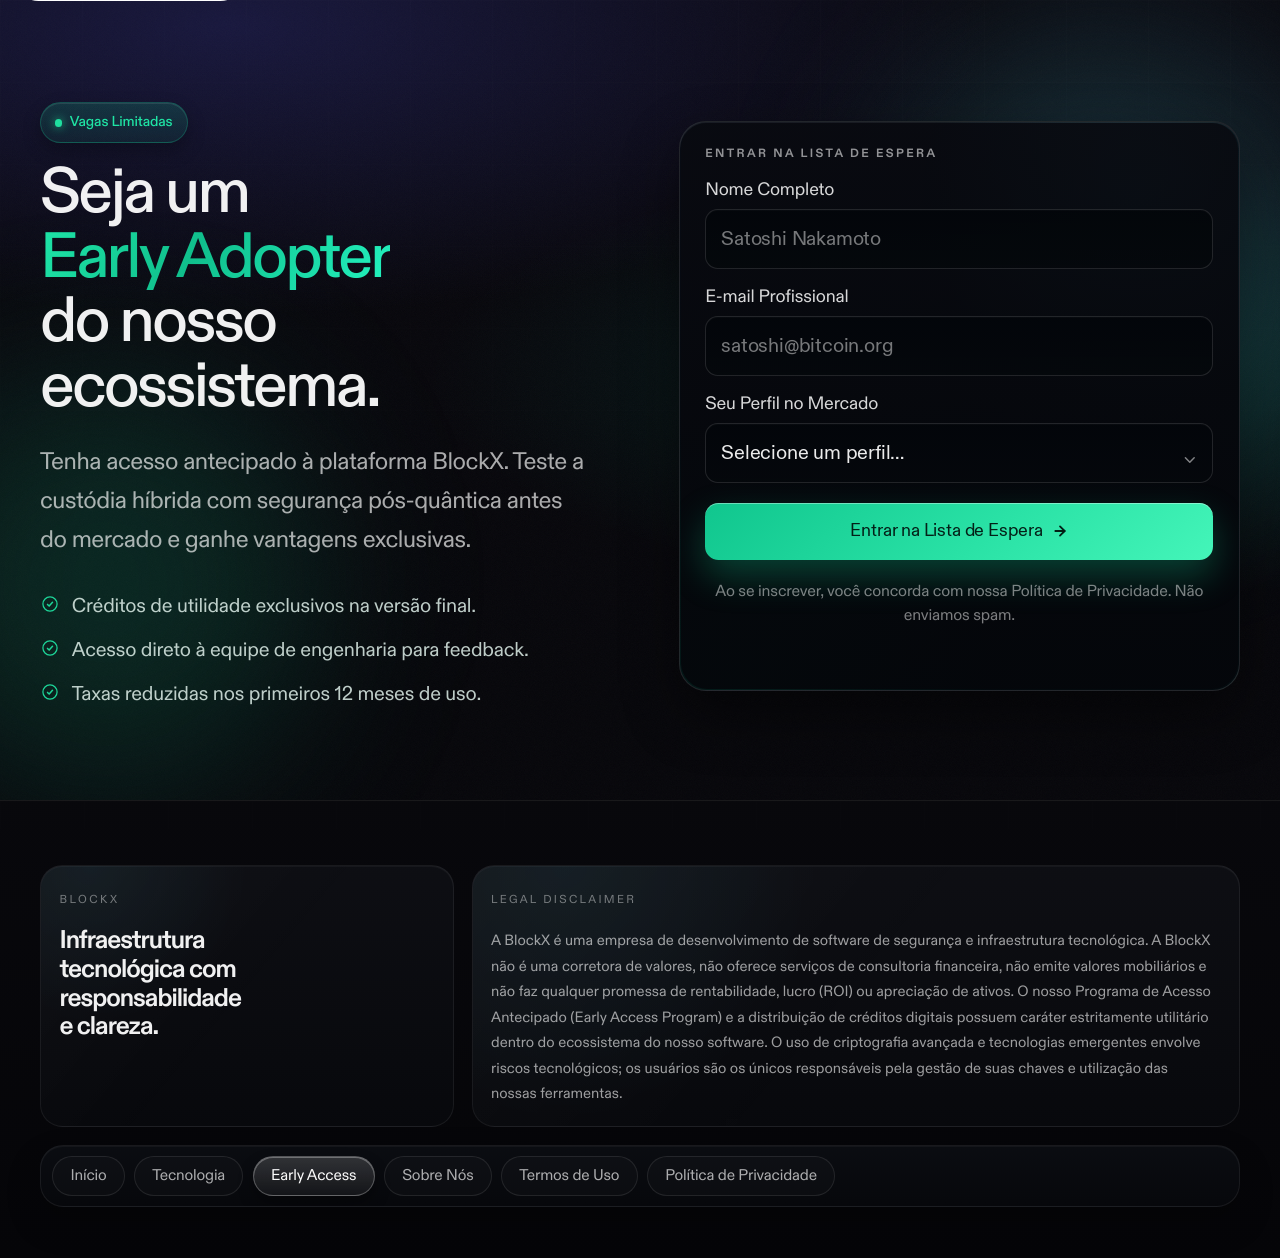
==== early-access.html @ 4a26782e "Add early access and about pages with associated styles. Introduce design system HTML and CSS files " ====
<!DOCTYPE html>
<html class="dark tw-dark" dir="ltr" lang="pt-BR" style="scroll-behavior: smooth;">
<head>
<meta charset="utf-8"/>
<meta content="width=device-width, initial-scale=1" name="viewport"/>
<meta content="#07060b" name="theme-color"/>
<link data-precedence="next" href="solana.com_pt/assets/ac2cd320dbbf7a24_ec1e7c90ec7a.css" rel="stylesheet"/>
<link data-precedence="next" href="solana.com_pt/assets/bee7d41f96551d3d_ee0231f0ab93.css" rel="stylesheet"/>
<title>Early Access Program — BlockX</title>
<meta content="Entre para o Early Access Program da BlockX e acesse a infraestrutura de segurança digital antes do mercado." name="description"/>
<link rel="stylesheet" href="styles.css"/>
<link rel="stylesheet" href="early-access.css"/>
</head>
<body class="ea-body">
<a class="ea-skip-link" href="#main-content">Pular para o conteúdo</a>

<main id="main-content">
  <section class="ea-hero" id="hero" aria-labelledby="early-access-title">
    <div class="ea-hero__bg" aria-hidden="true">
      <div class="ea-hero__grid"></div>
      <div class="ea-hero__orb ea-hero__orb--one"></div>
      <div class="ea-hero__orb ea-hero__orb--two"></div>
      <div class="ea-hero__noise"></div>
      <div class="ea-hero__scanline"></div>
    </div>

    <div class="max-w-screen-2xl w-full mx-auto px-5 md:px-8 xl:px-10">
      <div class="ea-hero__layout">
        <div class="ea-hero__content">
          <p class="ea-badge">
            <span class="ea-badge__dot" aria-hidden="true"></span>
            Vagas Limitadas
          </p>

          <h1 class="nd-heading-l ea-hero__title" id="early-access-title">
            Seja um <span class="ea-hero__title-accent">Early Adopter</span><br>
            do nosso ecossistema.
          </h1>

          <p class="nd-body-xl ea-hero__lead">
            Tenha acesso antecipado à plataforma BlockX. Teste a custódia híbrida com segurança pós-quântica antes do mercado e ganhe vantagens exclusivas.
          </p>

          <ul class="ea-hero__benefits" aria-label="Benefícios do Early Access Program">
            <li class="ea-hero__benefit">
              <span class="ea-hero__benefit-icon" aria-hidden="true">
                <svg viewBox="0 0 24 24" fill="none" xmlns="http://www.w3.org/2000/svg"><circle cx="12" cy="12" r="8.5" stroke="currentColor" stroke-width="1.5"/><path d="M9 12.5l2 2 4-4.5" stroke="currentColor" stroke-width="1.8" stroke-linecap="round" stroke-linejoin="round"/></svg>
              </span>
              <span class="nd-body-l">Créditos de utilidade exclusivos na versão final.</span>
            </li>
            <li class="ea-hero__benefit">
              <span class="ea-hero__benefit-icon" aria-hidden="true">
                <svg viewBox="0 0 24 24" fill="none" xmlns="http://www.w3.org/2000/svg"><circle cx="12" cy="12" r="8.5" stroke="currentColor" stroke-width="1.5"/><path d="M9 12.5l2 2 4-4.5" stroke="currentColor" stroke-width="1.8" stroke-linecap="round" stroke-linejoin="round"/></svg>
              </span>
              <span class="nd-body-l">Acesso direto à equipe de engenharia para feedback.</span>
            </li>
            <li class="ea-hero__benefit">
              <span class="ea-hero__benefit-icon" aria-hidden="true">
                <svg viewBox="0 0 24 24" fill="none" xmlns="http://www.w3.org/2000/svg"><circle cx="12" cy="12" r="8.5" stroke="currentColor" stroke-width="1.5"/><path d="M9 12.5l2 2 4-4.5" stroke="currentColor" stroke-width="1.8" stroke-linecap="round" stroke-linejoin="round"/></svg>
              </span>
              <span class="nd-body-l">Taxas reduzidas nos primeiros 12 meses de uso.</span>
            </li>
          </ul>
        </div>

        <div class="ea-form-card-wrap">
          <article class="ea-form-card" aria-labelledby="ea-form-title">
            <h2 class="ea-form-card__title" id="ea-form-title">Entrar na Lista de Espera</h2>

            <form aria-describedby="ea-form-legal ea-form-status" class="ea-form" id="early-access-form" novalidate>
              <div class="ea-form__field">
                <label class="ea-form__label nd-body-m" for="ea-name">Nome Completo</label>
                <input class="ea-form__control nd-body-l" id="ea-name" name="name" type="text" autocomplete="name" placeholder="Satoshi Nakamoto" required>
              </div>

              <div class="ea-form__field">
                <label class="ea-form__label nd-body-m" for="ea-email">E-mail Profissional</label>
                <input class="ea-form__control nd-body-l" id="ea-email" name="email" type="email" autocomplete="email" inputmode="email" spellcheck="false" autocapitalize="none" placeholder="satoshi@bitcoin.org" required>
              </div>

              <div class="ea-form__field">
                <label class="ea-form__label nd-body-m" for="ea-profile">Seu Perfil no Mercado</label>
                <div class="ea-form__select-wrap">
                  <select class="ea-form__control ea-form__control--select nd-body-l" id="ea-profile" name="profile" required>
                    <option value="" selected disabled>Selecione um perfil…</option>
                    <option value="empreendedor">Empreendedor(a) Web3</option>
                    <option value="investidor">Investidor(a)</option>
                    <option value="desenvolvedor">Desenvolvedor(a)</option>
                    <option value="instituicao">Instituição / Empresa</option>
                    <option value="outro">Outro perfil</option>
                  </select>
                  <span class="ea-form__select-icon" aria-hidden="true">
                    <svg viewBox="0 0 24 24" fill="none" xmlns="http://www.w3.org/2000/svg"><path d="m6 9 6 6 6-6" stroke="currentColor" stroke-width="2" stroke-linecap="round" stroke-linejoin="round"/></svg>
                  </span>
                </div>
              </div>

              <button class="ea-form__submit nd-body-m" type="submit">
                Entrar na Lista de Espera
                <span class="ea-form__submit-icon" aria-hidden="true">
                  <svg viewBox="0 0 24 24" fill="none" xmlns="http://www.w3.org/2000/svg"><path d="M5 12h14" stroke="currentColor" stroke-width="2.7" stroke-linecap="round"/><path d="m12 5 7 7-7 7" stroke="currentColor" stroke-width="2.7" stroke-linecap="round" stroke-linejoin="round"/></svg>
                </span>
              </button>

              <p class="ea-form__legal nd-body-s" id="ea-form-legal">Ao se inscrever, você concorda com nossa Política de Privacidade. Não enviamos spam.</p>
              <p class="ea-form__status nd-body-s" id="ea-form-status" role="status" aria-live="polite"></p>
            </form>
          </article>
        </div>
      </div>
    </div>
  </section>

  <footer class="tech-footer" id="footer">
    <div aria-hidden="true" class="tech-footer__bg">
      <div class="tech-footer__grid"></div>
    </div>

    <div class="max-w-screen-2xl w-full mx-auto px-5 md:px-8 xl:px-10">
      <div class="tech-footer__frame">
        <div class="tech-footer__brand tech-footer__card tech-footer__card--brand">
          <p class="tech-footer__eyebrow">BlockX</p>
          <h2 class="tech-footer__title">Infraestrutura tecnológica com responsabilidade e clareza.</h2>
        </div>

        <div class="tech-footer__legal tech-footer__card tech-footer__card--legal">
          <p class="tech-footer__label">Legal Disclaimer</p>
          <p class="tech-footer__copy">A BlockX é uma empresa de desenvolvimento de software de segurança e infraestrutura tecnológica. A BlockX não é uma corretora de valores, não oferece serviços de consultoria financeira, não emite valores mobiliários e não faz qualquer promessa de rentabilidade, lucro (ROI) ou apreciação de ativos. O nosso Programa de Acesso Antecipado (Early Access Program) e a distribuição de créditos digitais possuem caráter estritamente utilitário dentro do ecossistema do nosso software. O uso de criptografia avançada e tecnologias emergentes envolve riscos tecnológicos; os usuários são os únicos responsáveis pela gestão de suas chaves e utilização das nossas ferramentas.</p>
        </div>

        <nav aria-label="Links úteis" class="tech-footer__nav">
          <a class="tech-footer__link" href="index.html#hero">Início</a>
          <a class="tech-footer__link" href="tecnologia.html#hero">Tecnologia</a>
          <a aria-current="page" class="tech-footer__link is-active" href="early-access.html#hero">Early Access</a>
          <a class="tech-footer__link" href="sobre.html#hero">Sobre Nós</a>
          <a class="tech-footer__link" href="index.html#footer">Termos de Uso</a>
          <a class="tech-footer__link" href="index.html#footer">Política de Privacidade</a>
        </nav>
      </div>
    </div>
  </footer>
</main>

<script>
  (() => {
    const form = document.getElementById("early-access-form");
    const status = document.getElementById("ea-form-status");
    if (!form || !status) return;

    form.addEventListener("input", () => {
      if (!status.textContent) return;
      status.classList.remove("is-error");
      status.textContent = "";
    });

    form.addEventListener("submit", (event) => {
      event.preventDefault();

      if (!form.checkValidity()) {
        status.classList.add("is-error");
        status.textContent = "Revise os campos obrigatórios antes de enviar.";
        form.reportValidity();
        return;
      }

      const submit = form.querySelector("button[type='submit']");
      if (submit) submit.disabled = true;
      status.classList.remove("is-error");
      status.textContent = "Cadastro recebido. Nossa equipe entrará em contato em breve.";
      form.reset();
      setTimeout(() => {
        if (submit) submit.disabled = false;
      }, 1200);
    });
  })();

  (() => {
    const footerNav = document.querySelector(".tech-footer__nav");
    if (!footerNav) return;
    const links = Array.from(footerNav.querySelectorAll(".tech-footer__link"));
    if (!links.length) return;

    footerNav.addEventListener("click", (event) => {
      const target = event.target;
      if (!(target instanceof HTMLAnchorElement)) return;

      links.forEach((link) => {
        const isActive = link === target;
        link.classList.toggle("is-active", isActive);
        if (isActive) {
          link.setAttribute("aria-current", "page");
        } else {
          link.removeAttribute("aria-current");
        }
      });
    });
  })();
</script>
</body>
</html>
---- solana.com_pt/assets/ac2cd320dbbf7a24_ec1e7c90ec7a.css ----
*,:after,:before{--tw-border-spacing-x:0;--tw-border-spacing-y:0;--tw-translate-x:0;--tw-translate-y:0;--tw-rotate:0;--tw-skew-x:0;--tw-skew-y:0;--tw-scale-x:1;--tw-scale-y:1;--tw-pan-x: ;--tw-pan-y: ;--tw-pinch-zoom: ;--tw-scroll-snap-strictness:proximity;--tw-gradient-from-position: ;--tw-gradient-via-position: ;--tw-gradient-to-position: ;--tw-ordinal: ;--tw-slashed-zero: ;--tw-numeric-figure: ;--tw-numeric-spacing: ;--tw-numeric-fraction: ;--tw-ring-inset: ;--tw-ring-offset-width:0px;--tw-ring-offset-color:#fff;--tw-ring-color:rgb(59 130 246/0.5);--tw-ring-offset-shadow:0 0 #0000;--tw-ring-shadow:0 0 #0000;--tw-shadow:0 0 #0000;--tw-shadow-colored:0 0 #0000;--tw-blur: ;--tw-brightness: ;--tw-contrast: ;--tw-grayscale: ;--tw-hue-rotate: ;--tw-invert: ;--tw-saturate: ;--tw-sepia: ;--tw-drop-shadow: ;--tw-backdrop-blur: ;--tw-backdrop-brightness: ;--tw-backdrop-contrast: ;--tw-backdrop-grayscale: ;--tw-backdrop-hue-rotate: ;--tw-backdrop-invert: ;--tw-backdrop-opacity: ;--tw-backdrop-saturate: ;--tw-backdrop-sepia: ;--tw-contain-size: ;--tw-contain-layout: ;--tw-contain-paint: ;--tw-contain-style: }::backdrop{--tw-border-spacing-x:0;--tw-border-spacing-y:0;--tw-translate-x:0;--tw-translate-y:0;--tw-rotate:0;--tw-skew-x:0;--tw-skew-y:0;--tw-scale-x:1;--tw-scale-y:1;--tw-pan-x: ;--tw-pan-y: ;--tw-pinch-zoom: ;--tw-scroll-snap-strictness:proximity;--tw-gradient-from-position: ;--tw-gradient-via-position: ;--tw-gradient-to-position: ;--tw-ordinal: ;--tw-slashed-zero: ;--tw-numeric-figure: ;--tw-numeric-spacing: ;--tw-numeric-fraction: ;--tw-ring-inset: ;--tw-ring-offset-width:0px;--tw-ring-offset-color:#fff;--tw-ring-color:rgb(59 130 246/0.5);--tw-ring-offset-shadow:0 0 #0000;--tw-ring-shadow:0 0 #0000;--tw-shadow:0 0 #0000;--tw-shadow-colored:0 0 #0000;--tw-blur: ;--tw-brightness: ;--tw-contrast: ;--tw-grayscale: ;--tw-hue-rotate: ;--tw-invert: ;--tw-saturate: ;--tw-sepia: ;--tw-drop-shadow: ;--tw-backdrop-blur: ;--tw-backdrop-brightness: ;--tw-backdrop-contrast: ;--tw-backdrop-grayscale: ;--tw-backdrop-hue-rotate: ;--tw-backdrop-invert: ;--tw-backdrop-opacity: ;--tw-backdrop-saturate: ;--tw-backdrop-sepia: ;--tw-contain-size: ;--tw-contain-layout: ;--tw-contain-paint: ;--tw-contain-style: }/*
! tailwindcss v3.4.17 | MIT License | https://tailwindcss.com
*/*,:after,:before{box-sizing:border-box;border:0 solid #e5e7eb}:after,:before{--tw-content:""}:host,html{line-height:1.5;-webkit-text-size-adjust:100%;-moz-tab-size:4;-o-tab-size:4;tab-size:4;font-family:ui-sans-serif,system-ui,sans-serif,Apple Color Emoji,Segoe UI Emoji,Segoe UI Symbol,Noto Color Emoji;font-feature-settings:normal;font-variation-settings:normal;-webkit-tap-highlight-color:transparent}body{margin:0;line-height:inherit}hr{height:0;color:inherit;border-top-width:1px}abbr:where([title]){-webkit-text-decoration:underline dotted;text-decoration:underline dotted}h1,h2,h3,h4,h5,h6{font-size:inherit;font-weight:inherit}a{color:inherit;text-decoration:inherit}b,strong{font-weight:bolder}code,kbd,pre,samp{font-family:ui-monospace,SFMono-Regular,Menlo,Monaco,Consolas,Liberation Mono,Courier New,monospace;font-feature-settings:normal;font-variation-settings:normal;font-size:1em}small{font-size:80%}sub,sup{font-size:75%;line-height:0;position:relative;vertical-align:baseline}sub{bottom:-.25em}sup{top:-.5em}table{text-indent:0;border-color:inherit;border-collapse:collapse}button,input,optgroup,select,textarea{font-family:inherit;font-feature-settings:inherit;font-variation-settings:inherit;font-size:100%;font-weight:inherit;line-height:inherit;letter-spacing:inherit;color:inherit;margin:0;padding:0}button,select{text-transform:none}button,input:where([type=button]),input:where([type=reset]),input:where([type=submit]){-webkit-appearance:button;background-color:transparent;background-image:none}:-moz-focusring{outline:auto}:-moz-ui-invalid{box-shadow:none}progress{vertical-align:baseline}::-webkit-inner-spin-button,::-webkit-outer-spin-button{height:auto}[type=search]{-webkit-appearance:textfield;outline-offset:-2px}::-webkit-search-decoration{-webkit-appearance:none}::-webkit-file-upload-button{-webkit-appearance:button;font:inherit}summary{display:list-item}blockquote,dd,dl,figure,h1,h2,h3,h4,h5,h6,hr,p,pre{margin:0}fieldset{margin:0}fieldset,legend{padding:0}menu,ol,ul{list-style:none;margin:0;padding:0}dialog{padding:0}textarea{resize:vertical}input::-moz-placeholder,textarea::-moz-placeholder{opacity:1;color:#9ca3af}input::placeholder,textarea::placeholder{opacity:1;color:#9ca3af}[role=button],button{cursor:pointer}:disabled{cursor:default}audio,canvas,embed,iframe,img,object,svg,video{display:block;vertical-align:middle}img,video{max-width:100%;height:auto}[hidden]:where(:not([hidden=until-found])){display:none}:root{--radius:0.5rem}.h1,.h2,.h3,.h4,.h5,.h6{margin-bottom:.5rem;color:inherit}.h1{font-size:clamp(3.5rem,8vw,6rem);font-weight:700;line-height:100%;letter-spacing:-.03rem}.h2{font-size:clamp(2.625rem,8vw,4.5rem);letter-spacing:-.0425rem}.h2,.h3{font-weight:700;line-height:105%}.h3{font-size:clamp(2.25rem,8vw,3.5rem)}.h4{font-size:2.625rem;line-height:110%;letter-spacing:-1px}.h4,.h5{font-weight:700}.h5{font-size:1.75rem;line-height:118%}.h6{font-size:1.5rem;line-height:117%}.list-unstyled{padding-left:0;list-style:none}.smaller{font-size:1rem}.small{font-size:1.1rem}.clamp{font-size:clamp(1.125rem,8vw,1.3125rem)!important}.large{font-size:1.75rem!important;line-height:120%!important}.subdued{color:#c4c4c4}.form-control{border:1px solid #409088;display:block;width:100%;padding:.375rem .75rem;font-size:1rem;font-weight:400;line-height:1.5;-webkit-appearance:none;-moz-appearance:none;appearance:none;background-clip:padding-box;transition:border-color .15s ease-in-out,box-shadow .15s ease-in-out}[class*=aspect]{position:relative}[class*=aspect]>iframe{position:absolute;top:0;left:0;width:100%;height:100%}.btn{--btn-padding-x:0.75rem;--btn-padding-y:0.375rem;--btn-font-family: ;--btn-font-size:1rem;--btn-font-weight:400;--btn-line-height:1.5;--btn-color:#232323;--btn-bg:transparent;--btn-border-width:0px;--btn-border-color:transparent;--btn-border-radius:6px;--btn-hover-border-color:transparent;--btn-box-shadow:inset 0 1px 0 rgba(255,255,255,0.15),0 1px 1px rgba(35,35,35,0.075);--btn-disabled-opacity:0.65;--btn-focus-box-shadow:0 0 0 0.25rem rgba(var(--btn-focus-shadow-rgb),0.5);display:inline-block;padding:var(--btn-padding-y) var(--btn-padding-x);font-family:var(--btn-font-family);font-size:var(--btn-font-size);font-weight:var(--btn-font-weight);line-height:var(--btn-line-height);color:var(--btn-color);text-align:center;vertical-align:middle;cursor:pointer;-webkit-user-select:none;-moz-user-select:none;user-select:none;border:var(--btn-border-width) solid var(--btn-border-color);border-radius:var(--btn-border-radius);background-color:var(--btn-bg);transition:color .15s ease-in-out,background-color .15s ease-in-out,border-color .15s ease-in-out,box-shadow .15s ease-in-out}@media (prefers-reduced-motion:reduce){.btn{transition:none}}.btn:hover{color:var(--btn-hover-color);background-color:var(--btn-hover-bg);border-color:var(--btn-hover-border-color)}.btn:focus-visible{color:var(--btn-hover-color);background-color:var(--btn-hover-bg);border-color:var(--btn-hover-border-color);outline:0;box-shadow:var(--btn-focus-box-shadow)}.btn.active,.btn.show,.btn:first-child:active,:not(.btn-check)+.btn:active{color:var(--btn-active-color);background-color:var(--btn-active-bg);border-color:var(--btn-active-border-color)}.btn.\!show{color:var(--btn-active-color)!important;background-color:var(--btn-active-bg)!important;border-color:var(--btn-active-border-color)!important}.btn.active:focus-visible,.btn.show:focus-visible,.btn:first-child:active:focus-visible,:not(.btn-check)+.btn:active:focus-visible{box-shadow:var(--btn-focus-box-shadow)}.btn.\!show:focus-visible{box-shadow:var(--btn-focus-box-shadow)!important}.btn.disabled,.btn:disabled{color:var(--btn-disabled-color);pointer-events:none;background-color:var(--btn-disabled-bg);border-color:var(--btn-disabled-border-color);opacity:var(--btn-disabled-opacity)}.btn-link{--btn-font-weight:400;--btn-color:var(--link-color);--btn-bg:transparent;--btn-border-color:transparent;--btn-hover-color:var(--link-hover-color);--btn-hover-border-color:transparent;--btn-active-color:var(--link-hover-color);--btn-active-border-color:transparent;--btn-disabled-color:#86b8b6;--btn-disabled-border-color:transparent;--btn-box-shadow:0 0 0 #000;--btn-focus-shadow-rgb:5,222,166;text-decoration:none}.btn-link:focus-visible{color:var(--btn-color)}.btn-link:hover{color:var(--btn-hover-color)}.btn-sm{--btn-padding-y:0.25rem;--btn-padding-x:0.5rem;--btn-font-size:0.875rem;--btn-border-radius:var(--border-radius-sm)}.overflow-visible{overflow:visible!important}.link-unstyled,.link-unstyled:active,.link-unstyled:active:hover,.link-unstyled:focus,.link-unstyled:hover,.link-unstyled:visited{font-style:inherit;color:inherit;background-color:transparent;font-size:inherit;text-decoration:none;font-feature-settings:inherit;font-variant:inherit;font-weight:inherit;line-height:inherit;font-family:inherit;border-radius:inherit;outline:inherit;box-shadow:inherit;vertical-align:inherit}.container{width:100%}@media (min-width:640px){.container{max-width:640px}}@media (min-width:768px){.container{max-width:768px}}@media (min-width:1024px){.container{max-width:1024px}}@media (min-width:1280px){.container{max-width:1280px}}@media (min-width:1440px){.container{max-width:1440px}}.container,.container-fluid,.container-xl{width:100%;padding-right:20px;padding-left:20px;margin-right:auto;margin-left:auto}@media (min-width:576px){.container{max-width:540px!important}}@media (min-width:768px){.container{max-width:720px!important}}@media (min-width:992px){.container{max-width:960px!important}}@media (min-width:1280px){.container,.container-xl{max-width:1140px!important}}@media (min-width:1440px){.container,.container-xl{max-width:1141px!important}}@media (min-width:1441px){.container,.container-md,.container-xl,.container-xxl{max-width:1200px!important}.container-xxxl{max-width:1440px!important}}.sr-only{position:absolute;width:1px;height:1px;padding:0;margin:-1px;overflow:hidden;clip:rect(0,0,0,0);white-space:nowrap;border-width:0}.pointer-events-none{pointer-events:none}.pointer-events-auto{pointer-events:auto}.visible{visibility:visible}.invisible{visibility:hidden}.static{position:static}.fixed{position:fixed}.\!absolute{position:absolute!important}.absolute{position:absolute}.relative{position:relative}.sticky{position:sticky}.inset-0{inset:0}.inset-x-0{left:0;right:0}.-left-\[15\%\]{left:-15%}.-left-\[26px\]{left:-26px}.-top-\[6px\]{top:-6px}.bottom-0{bottom:0}.bottom-1{bottom:.25rem}.bottom-1\/4{bottom:25%}.bottom-2{bottom:.5rem}.bottom-4{bottom:1rem}.bottom-5{bottom:1.25rem}.bottom-8{bottom:2rem}.bottom-\[-100px\]{bottom:-100px}.bottom-\[-15\%\]{bottom:-15%}.bottom-\[-1px\]{bottom:-1px}.bottom-\[-23px\]{bottom:-23px}.bottom-\[-40px\]{bottom:-40px}.bottom-\[-4px\]{bottom:-4px}.left-0{left:0}.left-1{left:.25rem}.left-1\/2{left:50%}.left-1\/4{left:25%}.left-2{left:.5rem}.left-3{left:.75rem}.left-5{left:1.25rem}.left-\[-20\%\]{left:-20%}.left-\[-20px\]{left:-20px}.left-\[-220px\]{left:-220px}.left-\[-450px\]{left:-450px}.left-\[-470px\]{left:-470px}.left-\[10\.8\%\]{left:10.8%}.left-\[29\.3\%\]{left:29.3%}.left-\[40\%\]{left:40%}.left-\[50\%\]{left:50%}.left-\[7\.5\%\]{left:7.5%}.left-full{left:100%}.right-0{right:0}.right-1{right:.25rem}.right-1\/4{right:25%}.right-2{right:.5rem}.right-4{right:1rem}.right-8{right:2rem}.right-\[-1000px\]{right:-1000px}.right-\[-180px\]{right:-180px}.right-\[-20px\]{right:-20px}.right-\[-260px\]{right:-260px}.right-\[-300px\]{right:-300px}.right-\[-900px\]{right:-900px}.right-\[12\%\]{right:12%}.right-full{right:100%}.top-0{top:0}.top-1{top:.25rem}.top-1\/2{top:50%}.top-1\/4{top:25%}.top-20{top:5rem}.top-4{top:1rem}.top-\[-30\%\]{top:-30%}.top-\[-50\%\]{top:-50%}.top-\[-9\.5rem\]{top:-9.5rem}.top-\[1px\]{top:1px}.top-\[20\%\]{top:20%}.top-\[20px\]{top:20px}.top-\[22\.9\%\]{top:22.9%}.top-\[25\%\]{top:25%}.top-\[40\%\]{top:40%}.top-\[45px\]{top:45px}.top-\[50\%\]{top:50%}.top-\[60\%\]{top:60%}.top-\[65\.5\%\]{top:65.5%}.top-\[80px\]{top:80px}.top-\[calc\(100\%\+0\.5rem\)\]{top:calc(100% + .5rem)}.top-auto{top:auto}.top-full{top:100%}.-z-\[1\]{z-index:-1}.z-0{z-index:0}.z-10{z-index:10}.z-20{z-index:20}.z-50{z-index:50}.z-\[-1\]{z-index:-1}.z-\[100\]{z-index:100}.z-\[1\]{z-index:1}.z-\[3\]{z-index:3}.z-\[70\]{z-index:70}.col-span-1{grid-column:span 1/span 1}.col-span-12{grid-column:span 12/span 12}.col-span-2{grid-column:span 2/span 2}.col-span-3{grid-column:span 3/span 3}.col-span-4{grid-column:span 4/span 4}.col-span-full{grid-column:1/-1}.col-start-2{grid-column-start:2}.\!m-0{margin:0!important}.-m-1\.5{margin:-.375rem}.m-0{margin:0}.m-auto{margin:auto}.\!-mx-3{margin-left:-.75rem!important;margin-right:-.75rem!important}.-mx-1{margin-left:-.25rem;margin-right:-.25rem}.-mx-4{margin-left:-1rem;margin-right:-1rem}.-mx-5{margin-left:-1.25rem;margin-right:-1.25rem}.mx-0{margin-left:0;margin-right:0}.mx-1{margin-left:.25rem;margin-right:.25rem}.mx-2{margin-left:.5rem;margin-right:.5rem}.mx-4{margin-left:1rem;margin-right:1rem}.mx-8{margin-left:2rem;margin-right:2rem}.mx-auto{margin-left:auto;margin-right:auto}.my-0{margin-top:0;margin-bottom:0}.my-1{margin-top:.25rem;margin-bottom:.25rem}.my-10{margin-top:2.5rem;margin-bottom:2.5rem}.my-12{margin-top:3rem;margin-bottom:3rem}.my-2{margin-top:.5rem;margin-bottom:.5rem}.my-20{margin-top:5rem;margin-bottom:5rem}.my-32{margin-top:8rem;margin-bottom:8rem}.my-4{margin-top:1rem;margin-bottom:1rem}.my-6{margin-top:1.5rem;margin-bottom:1.5rem}.my-8{margin-top:2rem;margin-bottom:2rem}.\!mb-4{margin-bottom:1rem!important}.\!mr-0{margin-right:0!important}.\!mr-6{margin-right:1.5rem!important}.\!mr-8{margin-right:2rem!important}.\!mt-1{margin-top:.25rem!important}.-mb-1{margin-bottom:-.25rem}.-ml-2{margin-left:-.5rem}.-ml-4{margin-left:-1rem}.-ml-5{margin-left:-1.25rem}.-ml-6{margin-left:-1.5rem}.-ml-\[200px\]{margin-left:-200px}.-mr-2{margin-right:-.5rem}.-mr-3{margin-right:-.75rem}.-mr-5{margin-right:-1.25rem}.-mr-6{margin-right:-1.5rem}.-mt-0\.5{margin-top:-.125rem}.-mt-16{margin-top:-4rem}.-mt-20{margin-top:-5rem}.-mt-32{margin-top:-8rem}.-mt-4{margin-top:-1rem}.-mt-6{margin-top:-1.5rem}.-mt-\[300px\]{margin-top:-300px}.mb-0{margin-bottom:0}.mb-1{margin-bottom:.25rem}.mb-10{margin-bottom:2.5rem}.mb-12{margin-bottom:3rem}.mb-16{margin-bottom:4rem}.mb-2{margin-bottom:.5rem}.mb-20{margin-bottom:5rem}.mb-3{margin-bottom:.75rem}.mb-4{margin-bottom:1rem}.mb-5{margin-bottom:1.25rem}.mb-6{margin-bottom:1.5rem}.mb-8{margin-bottom:2rem}.mb-\[-10\%\]{margin-bottom:-10%}.mb-\[-1px\]{margin-bottom:-1px}.mb-\[2rem\]{margin-bottom:2rem}.mb-\[32px\]{margin-bottom:32px}.ml-1{margin-left:.25rem}.ml-2{margin-left:.5rem}.ml-3{margin-left:.75rem}.ml-4{margin-left:1rem}.ml-8{margin-left:2rem}.ml-\[-86px\]{margin-left:-86px}.ml-\[15px\]{margin-left:15px}.mr-0\.5{margin-right:.125rem}.mr-1{margin-right:.25rem}.mr-1\.5{margin-right:.375rem}.mr-2{margin-right:.5rem}.mr-2\.5{margin-right:.625rem}.mr-3{margin-right:.75rem}.mr-4{margin-right:1rem}.mr-6{margin-right:1.5rem}.mr-8{margin-right:2rem}.mr-\[-1px\]{margin-right:-1px}.mr-\[-30\%\]{margin-right:-30%}.mr-\[5px\]{margin-right:5px}.mr-\[7px\]{margin-right:7px}.mr-auto{margin-right:auto}.mt-0{margin-top:0}.mt-1{margin-top:.25rem}.mt-1\.5{margin-top:.375rem}.mt-10{margin-top:2.5rem}.mt-12{margin-top:3rem}.mt-16{margin-top:4rem}.mt-2{margin-top:.5rem}.mt-20{margin-top:5rem}.mt-3{margin-top:.75rem}.mt-32{margin-top:8rem}.mt-36{margin-top:9rem}.mt-4{margin-top:1rem}.mt-5{margin-top:1.25rem}.mt-6{margin-top:1.5rem}.mt-8{margin-top:2rem}.mt-\[-4px\]{margin-top:-4px}.mt-\[12px\]{margin-top:12px}.mt-\[1px\]{margin-top:1px}.mt-\[24px\]{margin-top:24px}.mt-\[25px\]{margin-top:25px}.mt-\[2px\]{margin-top:2px}.mt-\[32px\]{margin-top:32px}.mt-\[380px\]{margin-top:380px}.mt-\[3px\]{margin-top:3px}.mt-\[4\.5rem\]{margin-top:4.5rem}.mt-\[44px\]{margin-top:44px}.mt-\[52px\]{margin-top:52px}.mt-\[6px\]{margin-top:6px}.mt-auto{margin-top:auto}.box-border{box-sizing:border-box}.box-content{box-sizing:content-box}.line-clamp-2{-webkit-line-clamp:2}.line-clamp-2,.line-clamp-4{overflow:hidden;display:-webkit-box;-webkit-box-orient:vertical}.line-clamp-4{-webkit-line-clamp:4}.line-clamp-5{overflow:hidden;display:-webkit-box;-webkit-box-orient:vertical;-webkit-line-clamp:5}.block{display:block}.\!inline-block{display:inline-block!important}.inline-block{display:inline-block}.inline{display:inline}.flex{display:flex}.inline-flex{display:inline-flex}.table{display:table}.grid{display:grid}.contents{display:contents}.\!hidden{display:none!important}.hidden{display:none}.aspect-\[1344\/797\]{aspect-ratio:1344/797}.aspect-\[16\/9\]{aspect-ratio:16/9}.aspect-\[36\/31\]{aspect-ratio:36/31}.aspect-\[4\/3\]{aspect-ratio:4/3}.aspect-\[40\/39\]{aspect-ratio:40/39}.aspect-\[5\/4\]{aspect-ratio:5/4}.aspect-\[525\/297\]{aspect-ratio:525/297}.aspect-\[960\/830\]{aspect-ratio:960/830}.aspect-square{aspect-ratio:1/1}.aspect-video{aspect-ratio:16/9}.\!size-5{width:1.25rem!important;height:1.25rem!important}.\!size-6{width:1.5rem!important;height:1.5rem!important}.\!size-8{width:2rem!important;height:2rem!important}.\!size-\[16px\]{width:16px!important;height:16px!important}.size-10{width:2.5rem;height:2.5rem}.size-14{width:3.5rem;height:3.5rem}.size-3{width:.75rem;height:.75rem}.size-4{width:1rem;height:1rem}.size-5{width:1.25rem;height:1.25rem}.size-6{width:1.5rem;height:1.5rem}.size-7{width:1.75rem;height:1.75rem}.size-8{width:2rem;height:2rem}.size-9{width:2.25rem;height:2.25rem}.size-\[108px\]{width:108px;height:108px}.size-\[20px\]{width:20px;height:20px}.size-\[24px\]{width:24px;height:24px}.size-\[2px\]{width:2px;height:2px}.\!h-10{height:2.5rem!important}.\!h-14{height:3.5rem!important}.\!h-4{height:1rem!important}.\!h-auto{height:auto!important}.h-0{height:0}.h-0\.5{height:.125rem}.h-1{height:.25rem}.h-1\.5{height:.375rem}.h-1\/2{height:50%}.h-10{height:2.5rem}.h-11{height:2.75rem}.h-12{height:3rem}.h-14{height:3.5rem}.h-16{height:4rem}.h-2{height:.5rem}.h-2\.5{height:.625rem}.h-20{height:5rem}.h-3{height:.75rem}.h-3\.5{height:.875rem}.h-32{height:8rem}.h-4{height:1rem}.h-4\/5{height:80%}.h-48{height:12rem}.h-5{height:1.25rem}.h-6{height:1.5rem}.h-64{height:16rem}.h-7{height:1.75rem}.h-72{height:18rem}.h-8{height:2rem}.h-9{height:2.25rem}.h-96{height:24rem}.h-\[1\.5rem\]{height:1.5rem}.h-\[100px\]{height:100px}.h-\[10px\]{height:10px}.h-\[120px\]{height:120px}.h-\[126px\]{height:126px}.h-\[1340px\]{height:1340px}.h-\[142px\]{height:142px}.h-\[143px\]{height:143px}.h-\[145px\]{height:145px}.h-\[150px\]{height:150px}.h-\[15px\]{height:15px}.h-\[160px\]{height:160px}.h-\[17px\]{height:17px}.h-\[180px\]{height:180px}.h-\[1em\]{height:1em}.h-\[248px\]{height:248px}.h-\[28px\]{height:28px}.h-\[290px\]{height:290px}.h-\[2px\]{height:2px}.h-\[300px\]{height:300px}.h-\[36px\]{height:36px}.h-\[400px\]{height:400px}.h-\[40px\]{height:40px}.h-\[46px\]{height:46px}.h-\[50px\]{height:50px}.h-\[520px\]{height:520px}.h-\[600px\]{height:600px}.h-\[672px\]{height:672px}.h-\[72px\]{height:72px}.h-\[73px\]{height:73px}.h-\[80\%\]{height:80%}.h-\[900px\]{height:900px}.h-\[var\(--radix-navigation-menu-viewport-height\)\]{height:var(--radix-navigation-menu-viewport-height)}.h-\[var\(--radix-select-trigger-height\)\]{height:var(--radix-select-trigger-height)}.h-auto{height:auto}.h-full{height:100%}.h-px{height:1px}.max-h-0{max-height:0}.max-h-12{max-height:3rem}.max-h-20{max-height:5rem}.max-h-8{max-height:2rem}.max-h-96{max-height:24rem}.max-h-\[--radix-select-content-available-height\]{max-height:var(--radix-select-content-available-height)}.max-h-\[400px\]{max-height:400px}.max-h-\[50vh\]{max-height:50vh}.max-h-\[80vh\]{max-height:80vh}.max-h-\[85vh\]{max-height:85vh}.max-h-\[90vh\]{max-height:90vh}.max-h-\[95vh\]{max-height:95vh}.max-h-full{max-height:100%}.min-h-12{min-height:3rem}.min-h-16{min-height:4rem}.min-h-\[180px\]{min-height:180px}.min-h-\[280px\]{min-height:280px}.min-h-\[300px\]{min-height:300px}.min-h-\[30rem\]{min-height:30rem}.min-h-\[471px\]{min-height:471px}.min-h-\[520px\]{min-height:520px}.min-h-\[60vh\]{min-height:60vh}.min-h-\[700px\]{min-height:700px}.min-h-\[70px\]{min-height:70px}.min-h-\[844px\]{min-height:844px}.min-h-\[calc\(100vh-70px\)\]{min-height:calc(100vh - 70px)}.min-h-\[calc\(100vh-75\.4px\)\]{min-height:calc(100vh - 75.4px)}.min-h-screen{min-height:100vh}.\!w-10{width:2.5rem!important}.\!w-14{width:3.5rem!important}.\!w-4{width:1rem!important}.\!w-auto{width:auto!important}.w-0{width:0}.w-1\/2{width:50%}.w-10{width:2.5rem}.w-11{width:2.75rem}.w-12{width:3rem}.w-16{width:4rem}.w-2{width:.5rem}.w-2\.5{width:.625rem}.w-2\/3{width:66.666667%}.w-2\/5{width:40%}.w-20{width:5rem}.w-24{width:6rem}.w-3{width:.75rem}.w-3\.5{width:.875rem}.w-3\/4{width:75%}.w-32{width:8rem}.w-4{width:1rem}.w-4\/5{width:80%}.w-40{width:10rem}.w-5{width:1.25rem}.w-6{width:1.5rem}.w-64{width:16rem}.w-7{width:1.75rem}.w-8{width:2rem}.w-96{width:24rem}.w-\[1\.5rem\]{width:1.5rem}.w-\[104px\]{width:104px}.w-\[107px\]{width:107px}.w-\[10px\]{width:10px}.w-\[1158px\]{width:1158px}.w-\[1195px\]{width:1195px}.w-\[120px\]{width:120px}.w-\[140\%\]{width:140%}.w-\[15px\]{width:15px}.w-\[160px\]{width:160px}.w-\[18\%\]{width:18%}.w-\[180px\]{width:180px}.w-\[1em\]{width:1em}.w-\[21\.8\%\]{width:21.8%}.w-\[220\%\]{width:220%}.w-\[2340px\]{width:2340px}.w-\[248px\]{width:248px}.w-\[260px\]{width:260px}.w-\[2px\]{width:2px}.w-\[320px\]{width:320px}.w-\[340px\]{width:340px}.w-\[35\%\]{width:35%}.w-\[350px\]{width:350px}.w-\[370px\]{width:370px}.w-\[398px\]{width:398px}.w-\[400px\]{width:400px}.w-\[472px\]{width:472px}.w-\[480px\]{width:480px}.w-\[50px\]{width:50px}.w-\[526px\]{width:526px}.w-\[585px\]{width:585px}.w-\[60\%\]{width:60%}.w-\[65\%\]{width:65%}.w-\[692px\]{width:692px}.w-\[706px\]{width:706px}.w-\[71px\]{width:71px}.w-\[72px\]{width:72px}.w-\[74px\]{width:74px}.w-\[80px\]{width:80px}.w-\[calc\(100\%\+86px\)\]{width:calc(100% + 86px)}.w-\[calc\(100vw-32px\)\]{width:calc(100vw - 32px)}.w-auto{width:auto}.w-fit{width:-moz-fit-content;width:fit-content}.w-full{width:100%}.w-max{width:-moz-max-content;width:max-content}.w-px{width:1px}.min-w-0{min-width:0}.min-w-10{min-width:2.5rem}.min-w-11{min-width:2.75rem}.min-w-9{min-width:2.25rem}.min-w-\[100px\]{min-width:100px}.min-w-\[200px\]{min-width:200px}.min-w-\[240px\]{min-width:240px}.min-w-\[280px\]{min-width:280px}.min-w-\[300px\]{min-width:300px}.min-w-\[8rem\]{min-width:8rem}.min-w-\[var\(--radix-select-trigger-width\)\]{min-width:var(--radix-select-trigger-width)}.max-w-2xl{max-width:42rem}.max-w-3xl{max-width:48rem}.max-w-4xl{max-width:56rem}.max-w-5xl{max-width:64rem}.max-w-6xl{max-width:72rem}.max-w-7xl{max-width:80rem}.max-w-\[11rem\]{max-width:11rem}.max-w-\[140px\]{max-width:140px}.max-w-\[1440px\]{max-width:1440px}.max-w-\[170px\]{max-width:170px}.max-w-\[1828px\]{max-width:1828px}.max-w-\[200px\]{max-width:200px}.max-w-\[420px\]{max-width:420px}.max-w-\[450px\]{max-width:450px}.max-w-\[480px\]{max-width:480px}.max-w-\[546px\]{max-width:546px}.max-w-\[558px\]{max-width:558px}.max-w-\[600px\]{max-width:600px}.max-w-\[674px\]{max-width:674px}.max-w-\[680px\]{max-width:680px}.max-w-\[calc\(100\%-2rem\)\]{max-width:calc(100% - 2rem)}.max-w-full{max-width:100%}.max-w-lg{max-width:32rem}.max-w-max{max-width:-moz-max-content;max-width:max-content}.max-w-md{max-width:28rem}.max-w-none{max-width:none}.max-w-screen-2xl{max-width:1440px}.max-w-xl{max-width:36rem}.max-w-xs{max-width:20rem}.flex-1{flex:1 1}.flex-shrink{flex-shrink:1}.flex-shrink-0{flex-shrink:0}.shrink{flex-shrink:1}.shrink-0{flex-shrink:0}.\!flex-grow-\[2\]{flex-grow:2!important}.flex-grow{flex-grow:1}.\!grow-0{flex-grow:0!important}.grow{flex-grow:1}.grow-0{flex-grow:0}.basis-0{flex-basis:0px}.\!translate-x-0{--tw-translate-x:0px!important}.\!translate-x-0,.\!translate-y-0{transform:translate(var(--tw-translate-x),var(--tw-translate-y)) rotate(var(--tw-rotate)) skewX(var(--tw-skew-x)) skewY(var(--tw-skew-y)) scaleX(var(--tw-scale-x)) scaleY(var(--tw-scale-y))!important}.\!translate-y-0{--tw-translate-y:0px!important}.-translate-x-1\/2{--tw-translate-x:-50%}.-translate-x-1\/2,.-translate-y-1\/2{transform:translate(var(--tw-translate-x),var(--tw-translate-y)) rotate(var(--tw-rotate)) skewX(var(--tw-skew-x)) skewY(var(--tw-skew-y)) scaleX(var(--tw-scale-x)) scaleY(var(--tw-scale-y))}.-translate-y-1\/2{--tw-translate-y:-50%}.-translate-y-\[6px\]{--tw-translate-y:-6px}.-translate-y-\[6px\],.translate-x-0{transform:translate(var(--tw-translate-x),var(--tw-translate-y)) rotate(var(--tw-rotate)) skewX(var(--tw-skew-x)) skewY(var(--tw-skew-y)) scaleX(var(--tw-scale-x)) scaleY(var(--tw-scale-y))}.translate-x-0{--tw-translate-x:0px}.translate-x-4{--tw-translate-x:1rem}.translate-x-4,.translate-x-\[-50\%\]{transform:translate(var(--tw-translate-x),var(--tw-translate-y)) rotate(var(--tw-rotate)) skewX(var(--tw-skew-x)) skewY(var(--tw-skew-y)) scaleX(var(--tw-scale-x)) scaleY(var(--tw-scale-y))}.translate-x-\[-50\%\]{--tw-translate-x:-50%}.translate-y-0{--tw-translate-y:0px}.translate-y-0,.translate-y-0\.5{transform:translate(var(--tw-translate-x),var(--tw-translate-y)) rotate(var(--tw-rotate)) skewX(var(--tw-skew-x)) skewY(var(--tw-skew-y)) scaleX(var(--tw-scale-x)) scaleY(var(--tw-scale-y))}.translate-y-0\.5{--tw-translate-y:0.125rem}.translate-y-8{--tw-translate-y:2rem}.translate-y-8,.translate-y-\[-50\%\]{transform:translate(var(--tw-translate-x),var(--tw-translate-y)) rotate(var(--tw-rotate)) skewX(var(--tw-skew-x)) skewY(var(--tw-skew-y)) scaleX(var(--tw-scale-x)) scaleY(var(--tw-scale-y))}.translate-y-\[-50\%\]{--tw-translate-y:-50%}.translate-y-\[6px\]{--tw-translate-y:6px}.-rotate-45,.translate-y-\[6px\]{transform:translate(var(--tw-translate-x),var(--tw-translate-y)) rotate(var(--tw-rotate)) skewX(var(--tw-skew-x)) skewY(var(--tw-skew-y)) scaleX(var(--tw-scale-x)) scaleY(var(--tw-scale-y))}.-rotate-45{--tw-rotate:-45deg}.-rotate-90{--tw-rotate:-90deg}.-rotate-90,.rotate-180{transform:translate(var(--tw-translate-x),var(--tw-translate-y)) rotate(var(--tw-rotate)) skewX(var(--tw-skew-x)) skewY(var(--tw-skew-y)) scaleX(var(--tw-scale-x)) scaleY(var(--tw-scale-y))}.rotate-180{--tw-rotate:180deg}.rotate-45{--tw-rotate:45deg}.rotate-45,.rotate-\[-45deg\]{transform:translate(var(--tw-translate-x),var(--tw-translate-y)) rotate(var(--tw-rotate)) skewX(var(--tw-skew-x)) skewY(var(--tw-skew-y)) scaleX(var(--tw-scale-x)) scaleY(var(--tw-scale-y))}.rotate-\[-45deg\]{--tw-rotate:-45deg}.transform{transform:translate(var(--tw-translate-x),var(--tw-translate-y)) rotate(var(--tw-rotate)) skewX(var(--tw-skew-x)) skewY(var(--tw-skew-y)) scaleX(var(--tw-scale-x)) scaleY(var(--tw-scale-y))}.transform-gpu{transform:translate3d(var(--tw-translate-x),var(--tw-translate-y),0) rotate(var(--tw-rotate)) skewX(var(--tw-skew-x)) skewY(var(--tw-skew-y)) scaleX(var(--tw-scale-x)) scaleY(var(--tw-scale-y))}@keyframes spin{to{transform:rotate(1turn)}}.animate-spin{animation:spin 1s linear infinite}.cursor-default{cursor:default}.cursor-grab{cursor:grab}.cursor-not-allowed{cursor:not-allowed}.cursor-pointer{cursor:pointer}.cursor-text{cursor:text}.select-none{-webkit-user-select:none;-moz-user-select:none;user-select:none}.resize{resize:both}.scroll-mt-\[72px\]{scroll-margin-top:72px}.list-none{list-style-type:none}.appearance-none{-webkit-appearance:none;-moz-appearance:none;appearance:none}.grid-cols-1{grid-template-columns:repeat(1,minmax(0,1fr))}.grid-cols-12{grid-template-columns:repeat(12,minmax(0,1fr))}.grid-cols-2{grid-template-columns:repeat(2,minmax(0,1fr))}.grid-cols-3{grid-template-columns:repeat(3,minmax(0,1fr))}.grid-cols-4{grid-template-columns:repeat(4,minmax(0,1fr))}.grid-rows-2{grid-template-rows:repeat(2,minmax(0,1fr))}.flex-row{flex-direction:row}.flex-col{flex-direction:column}.flex-col-reverse{flex-direction:column-reverse}.flex-wrap{flex-wrap:wrap}.flex-nowrap{flex-wrap:nowrap}.content-stretch{align-content:stretch}.items-start{align-items:flex-start}.items-end{align-items:flex-end}.items-center{align-items:center}.items-stretch{align-items:stretch}.\!justify-start{justify-content:flex-start!important}.justify-start{justify-content:flex-start}.justify-end{justify-content:flex-end}.justify-center{justify-content:center}.justify-between{justify-content:space-between}.justify-evenly{justify-content:space-evenly}.justify-stretch{justify-content:stretch}.justify-items-center{justify-items:center}.gap-0{gap:0}.gap-0\.5{gap:.125rem}.gap-1{gap:.25rem}.gap-1\.5{gap:.375rem}.gap-10{gap:2.5rem}.gap-12{gap:3rem}.gap-2{gap:.5rem}.gap-2\.5{gap:.625rem}.gap-3{gap:.75rem}.gap-4{gap:1rem}.gap-5{gap:1.25rem}.gap-6{gap:1.5rem}.gap-8{gap:2rem}.gap-\[12px\]{gap:12px}.gap-\[18px\]{gap:18px}.gap-\[30px\]{gap:30px}.gap-\[52px\]{gap:52px}.gap-\[8px\]{gap:8px}.gap-x-10{-moz-column-gap:2.5rem;column-gap:2.5rem}.gap-x-16{-moz-column-gap:4rem;column-gap:4rem}.gap-x-3{-moz-column-gap:.75rem;column-gap:.75rem}.gap-x-4{-moz-column-gap:1rem;column-gap:1rem}.gap-x-5{-moz-column-gap:1.25rem;column-gap:1.25rem}.gap-x-6{-moz-column-gap:1.5rem;column-gap:1.5rem}.gap-x-8{-moz-column-gap:2rem;column-gap:2rem}.gap-x-\[0\.8em\]{-moz-column-gap:.8em;column-gap:.8em}.gap-y-10{row-gap:2.5rem}.gap-y-12{row-gap:3rem}.gap-y-16{row-gap:4rem}.gap-y-5{row-gap:1.25rem}.gap-y-6{row-gap:1.5rem}.gap-y-8{row-gap:2rem}.space-x-3>:not([hidden])~:not([hidden]){--tw-space-x-reverse:0;margin-right:calc(.75rem * var(--tw-space-x-reverse));margin-left:calc(.75rem * calc(1 - var(--tw-space-x-reverse)))}.space-y-1>:not([hidden])~:not([hidden]){--tw-space-y-reverse:0;margin-top:calc(.25rem * calc(1 - var(--tw-space-y-reverse)));margin-bottom:calc(.25rem * var(--tw-space-y-reverse))}.space-y-1\.5>:not([hidden])~:not([hidden]){--tw-space-y-reverse:0;margin-top:calc(.375rem * calc(1 - var(--tw-space-y-reverse)));margin-bottom:calc(.375rem * var(--tw-space-y-reverse))}.space-y-2>:not([hidden])~:not([hidden]){--tw-space-y-reverse:0;margin-top:calc(.5rem * calc(1 - var(--tw-space-y-reverse)));margin-bottom:calc(.5rem * var(--tw-space-y-reverse))}.space-y-3>:not([hidden])~:not([hidden]){--tw-space-y-reverse:0;margin-top:calc(.75rem * calc(1 - var(--tw-space-y-reverse)));margin-bottom:calc(.75rem * var(--tw-space-y-reverse))}.space-y-4>:not([hidden])~:not([hidden]){--tw-space-y-reverse:0;margin-top:calc(1rem * calc(1 - var(--tw-space-y-reverse)));margin-bottom:calc(1rem * var(--tw-space-y-reverse))}.space-y-6>:not([hidden])~:not([hidden]){--tw-space-y-reverse:0;margin-top:calc(1.5rem * calc(1 - var(--tw-space-y-reverse)));margin-bottom:calc(1.5rem * var(--tw-space-y-reverse))}.space-y-8>:not([hidden])~:not([hidden]){--tw-space-y-reverse:0;margin-top:calc(2rem * calc(1 - var(--tw-space-y-reverse)));margin-bottom:calc(2rem * var(--tw-space-y-reverse))}.divide-x>:not([hidden])~:not([hidden]){--tw-divide-x-reverse:0;border-right-width:calc(1px * var(--tw-divide-x-reverse));border-left-width:calc(1px * calc(1 - var(--tw-divide-x-reverse)))}.divide-y-\[1px\]>:not([hidden])~:not([hidden]),.divide-y>:not([hidden])~:not([hidden]){--tw-divide-y-reverse:0;border-top-width:calc(1px * calc(1 - var(--tw-divide-y-reverse)));border-bottom-width:calc(1px * var(--tw-divide-y-reverse))}.divide-\[rgba\(238\2c 228\2c 255\2c 0\.04\)\]>:not([hidden])~:not([hidden]){border-color:rgba(238,228,255,.04)}.divide-nd-border-light>:not([hidden])~:not([hidden]){border-color:#ECE4FD1F}.divide-white\/10>:not([hidden])~:not([hidden]){border-color:rgb(255 255 255/.1)}.self-start{align-self:flex-start}.self-end{align-self:flex-end}.self-center{align-self:center}.overflow-auto{overflow:auto}.overflow-hidden{overflow:hidden}.overflow-clip{overflow:clip}.overflow-visible{overflow:visible}.overflow-scroll{overflow:scroll}.overflow-x-auto{overflow-x:auto}.overflow-y-auto{overflow-y:auto}.overflow-x-hidden{overflow-x:hidden}.truncate{overflow:hidden;text-overflow:ellipsis}.truncate,.whitespace-nowrap{white-space:nowrap}.whitespace-pre-line{white-space:pre-line}.text-nowrap{text-wrap:nowrap}.break-words{overflow-wrap:break-word}.\!rounded-\[47px\]{border-radius:47px!important}.\!rounded-full{border-radius:9999px!important}.\!rounded-none{border-radius:0!important}.rounded{border-radius:.25rem}.rounded-2xl{border-radius:1rem}.rounded-3xl{border-radius:1.5rem}.rounded-\[0\.25rem\]{border-radius:.25rem}.rounded-\[0\.5rem\]{border-radius:.5rem}.rounded-\[12px\]{border-radius:12px}.rounded-\[15px\]{border-radius:15px}.rounded-\[2\.25rem\]{border-radius:2.25rem}.rounded-\[2px\]{border-radius:2px}.rounded-\[800px\]{border-radius:800px}.rounded-\[inherit\]{border-radius:inherit}.rounded-full{border-radius:9999px}.rounded-lg{border-radius:var(--radius)}.rounded-md{border-radius:calc(var(--radius) - 2px)}.rounded-none{border-radius:0}.rounded-sm{border-radius:calc(var(--radius) - 4px)}.rounded-xl{border-radius:.75rem}.rounded-bl-xl{border-bottom-left-radius:.75rem}.rounded-br-xl{border-bottom-right-radius:.75rem}.rounded-tl-sm{border-top-left-radius:calc(var(--radius) - 4px)}.rounded-tl-xl{border-top-left-radius:.75rem}.rounded-tr-xl{border-top-right-radius:.75rem}.\!border{border-width:1px!important}.border{border-width:1px}.border-0{border-width:0}.border-2{border-width:2px}.border-\[0px\]{border-width:0}.border-\[1px\]{border-width:1px}.border-x{border-left-width:1px;border-right-width:1px}.border-y{border-top-width:1px;border-bottom-width:1px}.\!border-t-0{border-top-width:0!important}.border-b{border-bottom-width:1px}.border-l{border-left-width:1px}.border-l-2{border-left-width:2px}.border-r{border-right-width:1px}.border-t{border-top-width:1px}.border-dashed{border-style:dashed}.\!border-none{border-style:none!important}.border-none{border-style:none}.\!border-gray-700{--tw-border-opacity:1!important;border-color:rgb(55 65 81/var(--tw-border-opacity,1))!important}.\!border-transparent{border-color:transparent!important}.border-\[\#333\]{--tw-border-opacity:1;border-color:rgb(51 51 51/var(--tw-border-opacity,1))}.border-\[\#35344a\]{--tw-border-opacity:1;border-color:rgb(53 52 74/var(--tw-border-opacity,1))}.border-\[\#919191\]{--tw-border-opacity:1;border-color:rgb(145 145 145/var(--tw-border-opacity,1))}.border-\[\#FFFFFF\]{--tw-border-opacity:1;border-color:rgb(255 255 255/var(--tw-border-opacity,1))}.border-\[\#ffffff14\]{border-color:#ffffff14}.border-\[\#ffffff44\]{border-color:#ffffff44}.border-\[rgba\(240\2c 228\2c 255\2c 0\.12\)\]{border-color:rgba(240,228,255,.12)}.border-\[rgba\(255\2c 255\2c 255\2c 0\.05\)\]{border-color:rgba(255,255,255,.05)}.border-\[rgba\(255\2c 255\2c 255\2c 0\.1\)\]{border-color:rgba(255,255,255,.1)}.border-\[rgba\(255\2c 255\2c 255\2c 0\.2\)\]{border-color:rgba(255,255,255,.2)}.border-\[rgba\(255\2c 255\2c 255\2c 0\.3\)\]{border-color:rgba(255,255,255,.3)}.border-black{--tw-border-opacity:1;border-color:rgb(0 0 0/var(--tw-border-opacity,1))}.border-blue-400\/30{border-color:rgb(96 165 250/.3)}.border-gray-200{--tw-border-opacity:1;border-color:rgb(229 231 235/var(--tw-border-opacity,1))}.border-gray-300{--tw-border-opacity:1;border-color:rgb(209 213 219/var(--tw-border-opacity,1))}.border-gray-500\/50{border-color:rgb(107 114 128/.5)}.border-gray-700{--tw-border-opacity:1;border-color:rgb(55 65 81/var(--tw-border-opacity,1))}.border-gray-800{--tw-border-opacity:1;border-color:rgb(31 41 55/var(--tw-border-opacity,1))}.border-green-400{--tw-border-opacity:1;border-color:rgb(74 222 128/var(--tw-border-opacity,1))}.border-green-400\/30{border-color:rgb(74 222 128/.3)}.border-green-400\/40{border-color:rgb(74 222 128/.4)}.border-green-400\/50{border-color:rgb(74 222 128/.5)}.border-green-500\/10{border-color:rgb(34 197 94/.1)}.border-green-500\/20{border-color:rgb(34 197 94/.2)}.border-green-500\/30{border-color:rgb(34 197 94/.3)}.border-nd-border-light{border-color:#ECE4FD1F}.border-nd-border-prominent{border-color:#ECE4FD33}.border-orange-400\/30{border-color:rgb(251 146 60/.3)}.border-purple-400{--tw-border-opacity:1;border-color:rgb(192 132 252/var(--tw-border-opacity,1))}.border-purple-400\/30{border-color:rgb(192 132 252/.3)}.border-purple-400\/40{border-color:rgb(192 132 252/.4)}.border-purple-500\/10{border-color:rgb(168 85 247/.1)}.border-purple-500\/20{border-color:rgb(168 85 247/.2)}.border-purple-500\/30{border-color:rgb(168 85 247/.3)}.border-red-400{--tw-border-opacity:1;border-color:rgb(248 113 113/var(--tw-border-opacity,1))}.border-red-500\/60{border-color:rgb(239 68 68/.6)}.border-transparent{border-color:transparent}.border-white{--tw-border-opacity:1;border-color:rgb(255 255 255/var(--tw-border-opacity,1))}.border-white\/10{border-color:rgb(255 255 255/.1)}.border-white\/15{border-color:rgb(255 255 255/.15)}.border-white\/20{border-color:rgb(255 255 255/.2)}.border-white\/25{border-color:rgb(255 255 255/.25)}.border-white\/30{border-color:rgb(255 255 255/.3)}.border-white\/40{border-color:rgb(255 255 255/.4)}.border-white\/5{border-color:rgb(255 255 255/.05)}.border-white\/\[0\.08\]{border-color:rgb(255 255 255/.08)}.border-white\/\[0\.20\]{border-color:rgb(255 255 255/.2)}.border-yellow-400\/30{border-color:rgb(250 204 21/.3)}.border-zinc-200{--tw-border-opacity:1;border-color:rgb(228 228 231/var(--tw-border-opacity,1))}.border-b-transparent{border-bottom-color:transparent}.border-l-solana-blue{--tw-border-opacity:1;border-left-color:rgb(75 133 228/var(--tw-border-opacity,1))}.border-l-solana-blue-violet{--tw-border-opacity:1;border-left-color:rgb(101 112 237/var(--tw-border-opacity,1))}.border-l-solana-cyan{--tw-border-opacity:1;border-left-color:rgb(0 212 255/var(--tw-border-opacity,1))}.border-l-solana-dark-cyan{--tw-border-opacity:1;border-left-color:rgb(23 176 210/var(--tw-border-opacity,1))}.border-l-solana-green{--tw-border-opacity:1;border-left-color:rgb(20 241 149/var(--tw-border-opacity,1))}.border-l-solana-mint{--tw-border-opacity:1;border-left-color:rgb(10 233 159/var(--tw-border-opacity,1))}.border-l-solana-purple{--tw-border-opacity:1;border-left-color:rgb(153 69 255/var(--tw-border-opacity,1))}.border-l-solana-seafoam{--tw-border-opacity:1;border-left-color:rgb(0 239 173/var(--tw-border-opacity,1))}.border-l-solana-steel{--tw-border-opacity:1;border-left-color:rgb(49 154 219/var(--tw-border-opacity,1))}.border-l-solana-teal{--tw-border-opacity:1;border-left-color:rgb(0 197 201/var(--tw-border-opacity,1))}.border-l-solana-violet{--tw-border-opacity:1;border-left-color:rgb(127 90 246/var(--tw-border-opacity,1))}.\!bg-\[\#14f195\]{--tw-bg-opacity:1!important;background-color:rgb(20 241 149/var(--tw-bg-opacity,1))!important}.\!bg-\[\#1D1D20\]{--tw-bg-opacity:1!important;background-color:rgb(29 29 32/var(--tw-bg-opacity,1))!important}.\!bg-\[\#26262b\]{--tw-bg-opacity:1!important;background-color:rgb(38 38 43/var(--tw-bg-opacity,1))!important}.\!bg-\[\#80ECFF\]{--tw-bg-opacity:1!important;background-color:rgb(128 236 255/var(--tw-bg-opacity,1))!important}.\!bg-\[\#9945ff\]{--tw-bg-opacity:1!important;background-color:rgb(153 69 255/var(--tw-bg-opacity,1))!important}.\!bg-\[\#f9f9fb\]{--tw-bg-opacity:1!important;background-color:rgb(249 249 251/var(--tw-bg-opacity,1))!important}.\!bg-\[\#ff623a\]{--tw-bg-opacity:1!important;background-color:rgb(255 98 58/var(--tw-bg-opacity,1))!important}.\!bg-black\/70{background-color:rgb(0 0 0/.7)!important}.\!bg-black\/80{background-color:rgb(0 0 0/.8)!important}.\!bg-nd-border-light{background-color:#ECE4FD1F!important}.\!bg-nd-primary{--tw-bg-opacity:1!important;background-color:rgb(255 255 255/var(--tw-bg-opacity,1))!important}.\!bg-purple-600\/90{background-color:rgb(147 51 234/.9)!important}.\!bg-purple-700{--tw-bg-opacity:1!important;background-color:rgb(126 34 206/var(--tw-bg-opacity,1))!important}.\!bg-white\/\[0\.08\]{background-color:rgb(255 255 255/.08)!important}.bg-\[\#080d17\]{--tw-bg-opacity:1;background-color:rgb(8 13 23/var(--tw-bg-opacity,1))}.bg-\[\#0C0C0E\]{--tw-bg-opacity:1;background-color:rgb(12 12 14/var(--tw-bg-opacity,1))}.bg-\[\#0C1320\]{--tw-bg-opacity:1;background-color:rgb(12 19 32/var(--tw-bg-opacity,1))}.bg-\[\#0D0C11\]{--tw-bg-opacity:1;background-color:rgb(13 12 17/var(--tw-bg-opacity,1))}.bg-\[\#0a0612\]\/60{background-color:rgb(10 6 18/.6)}.bg-\[\#0a0a0a\]{--tw-bg-opacity:1;background-color:rgb(10 10 10/var(--tw-bg-opacity,1))}.bg-\[\#0e0e10\]{--tw-bg-opacity:1;background-color:rgb(14 14 16/var(--tw-bg-opacity,1))}.bg-\[\#0f533d\]{--tw-bg-opacity:1;background-color:rgb(15 83 61/var(--tw-bg-opacity,1))}.bg-\[\#111214\]{--tw-bg-opacity:1;background-color:rgb(17 18 20/var(--tw-bg-opacity,1))}.bg-\[\#131316\]{--tw-bg-opacity:1;background-color:rgb(19 19 22/var(--tw-bg-opacity,1))}.bg-\[\#14F195\],.bg-\[\#14f195\]{--tw-bg-opacity:1;background-color:rgb(20 241 149/var(--tw-bg-opacity,1))}.bg-\[\#181F24\]{--tw-bg-opacity:1;background-color:rgb(24 31 36/var(--tw-bg-opacity,1))}.bg-\[\#212030\]{--tw-bg-opacity:1;background-color:rgb(33 32 48/var(--tw-bg-opacity,1))}.bg-\[\#212B3E\]{--tw-bg-opacity:1;background-color:rgb(33 43 62/var(--tw-bg-opacity,1))}.bg-\[\#232323\]{--tw-bg-opacity:1;background-color:rgb(35 35 35/var(--tw-bg-opacity,1))}.bg-\[\#303742\]{--tw-bg-opacity:1;background-color:rgb(48 55 66/var(--tw-bg-opacity,1))}.bg-\[\#7b47ff\]{--tw-bg-opacity:1;background-color:rgb(123 71 255/var(--tw-bg-opacity,1))}.bg-\[\#9945FF\],.bg-\[\#9945ff\]{--tw-bg-opacity:1;background-color:rgb(153 69 255/var(--tw-bg-opacity,1))}.bg-\[\#DFCDF5\]{--tw-bg-opacity:1;background-color:rgb(223 205 245/var(--tw-bg-opacity,1))}.bg-\[\#a6a6c1\]{--tw-bg-opacity:1;background-color:rgb(166 166 193/var(--tw-bg-opacity,1))}.bg-\[\#eb54bc\]{--tw-bg-opacity:1;background-color:rgb(235 84 188/var(--tw-bg-opacity,1))}.bg-\[\#f9f9fb\]{--tw-bg-opacity:1;background-color:rgb(249 249 251/var(--tw-bg-opacity,1))}.bg-\[rgb\(18_18_18\/95\%\)\]{background-color:rgb(18 18 18/95%)}.bg-\[rgba\(0\2c 0\2c 0\2c 0\.80\)\]{background-color:rgba(0,0,0,.8)}.bg-\[rgba\(204\2c 204\2c 204\2c 0\.1\)\]{background-color:rgba(204,204,204,.1)}.bg-\[rgba\(25\2c 24\2c 27\2c 0\.4\)\]{background-color:rgba(25,24,27,.4)}.bg-\[rgba\(25\2c 24\2c 27\2c 0\.90\)\]{background-color:rgba(25,24,27,.9)}.bg-\[rgba\(255\2c 255\2c 255\2c 0\.06\)\]{background-color:rgba(255,255,255,.06)}.bg-\[var\(--color-secondary\)\]{background-color:var(--color-secondary)}.bg-black{--tw-bg-opacity:1;background-color:rgb(0 0 0/var(--tw-bg-opacity,1))}.bg-black\/20{background-color:rgb(0 0 0/.2)}.bg-black\/30{background-color:rgb(0 0 0/.3)}.bg-black\/40{background-color:rgb(0 0 0/.4)}.bg-black\/50{background-color:rgb(0 0 0/.5)}.bg-black\/60{background-color:rgb(0 0 0/.6)}.bg-black\/80{background-color:rgb(0 0 0/.8)}.bg-black\/90{background-color:rgb(0 0 0/.9)}.bg-black\/\[0\.32\]{background-color:rgb(0 0 0/.32)}.bg-black\/\[0\.64\]{background-color:rgb(0 0 0/.64)}.bg-blue-400\/10{background-color:rgb(96 165 250/.1)}.bg-blue-900\/30{background-color:rgb(30 58 138/.3)}.bg-current{background-color:currentColor}.bg-cyan-900\/30{background-color:rgb(22 78 99/.3)}.bg-emerald-500\/10{background-color:rgb(16 185 129/.1)}.bg-emerald-900\/30{background-color:rgb(6 78 59/.3)}.bg-gray-100{--tw-bg-opacity:1;background-color:rgb(243 244 246/var(--tw-bg-opacity,1))}.bg-gray-300\/10{background-color:rgb(209 213 219/.1)}.bg-gray-900\/30{background-color:rgb(17 24 39/.3)}.bg-gray-900\/50{background-color:rgb(17 24 39/.5)}.bg-green-400{--tw-bg-opacity:1;background-color:rgb(74 222 128/var(--tw-bg-opacity,1))}.bg-green-400\/10{background-color:rgb(74 222 128/.1)}.bg-green-400\/20{background-color:rgb(74 222 128/.2)}.bg-green-500\/10{background-color:rgb(34 197 94/.1)}.bg-green-500\/5{background-color:rgb(34 197 94/.05)}.bg-green-500\/60{background-color:rgb(34 197 94/.6)}.bg-indigo-900\/30{background-color:rgb(49 46 129/.3)}.bg-nd-bg{--tw-bg-opacity:1;background-color:rgb(0 0 0/var(--tw-bg-opacity,1))}.bg-nd-border-light{background-color:#ECE4FD1F}.bg-nd-cta{--tw-bg-opacity:1;background-color:rgb(255 255 255/var(--tw-bg-opacity,1))}.bg-nd-inverse{--tw-bg-opacity:1;background-color:rgb(0 0 0/var(--tw-bg-opacity,1))}.bg-nd-inverse\/90{background-color:rgb(0 0 0/.9)}.bg-orange-400\/10{background-color:rgb(251 146 60/.1)}.bg-purple-400\/10{background-color:rgb(192 132 252/.1)}.bg-purple-500{--tw-bg-opacity:1;background-color:rgb(168 85 247/var(--tw-bg-opacity,1))}.bg-purple-500\/10{background-color:rgb(168 85 247/.1)}.bg-purple-600\/90{background-color:rgb(147 51 234/.9)}.bg-red-500{--tw-bg-opacity:1;background-color:rgb(239 68 68/var(--tw-bg-opacity,1))}.bg-red-500\/60{background-color:rgb(239 68 68/.6)}.bg-solana-blue-violet\/15{background-color:rgb(101 112 237/.15)}.bg-solana-blue\/15{background-color:rgb(75 133 228/.15)}.bg-solana-cyan\/15{background-color:rgb(0 212 255/.15)}.bg-solana-dark-cyan\/15{background-color:rgb(23 176 210/.15)}.bg-solana-green\/15{background-color:rgb(20 241 149/.15)}.bg-solana-mint\/15{background-color:rgb(10 233 159/.15)}.bg-solana-purple\/15{background-color:rgb(153 69 255/.15)}.bg-solana-seafoam\/15{background-color:rgb(0 239 173/.15)}.bg-solana-steel\/15{background-color:rgb(49 154 219/.15)}.bg-solana-teal\/15{background-color:rgb(0 197 201/.15)}.bg-solana-violet\/15{background-color:rgb(127 90 246/.15)}.bg-transparent{background-color:transparent}.bg-violet-500\/10{background-color:rgb(139 92 246/.1)}.bg-white{--tw-bg-opacity:1;background-color:rgb(255 255 255/var(--tw-bg-opacity,1))}.bg-white\/10{background-color:rgb(255 255 255/.1)}.bg-white\/25{background-color:rgb(255 255 255/.25)}.bg-white\/5{background-color:rgb(255 255 255/.05)}.bg-white\/\[0\.08\]{background-color:rgb(255 255 255/.08)}.bg-white\/\[0\.12\]{background-color:rgb(255 255 255/.12)}.bg-white\/\[0\.64\]{background-color:rgb(255 255 255/.64)}.bg-yellow-400\/10{background-color:rgb(250 204 21/.1)}.bg-yellow-500\/60{background-color:rgb(234 179 8/.6)}.bg-zinc-100{--tw-bg-opacity:1;background-color:rgb(244 244 245/var(--tw-bg-opacity,1))}.bg-zinc-200{--tw-bg-opacity:1;background-color:rgb(228 228 231/var(--tw-bg-opacity,1))}.bg-zinc-50{--tw-bg-opacity:1;background-color:rgb(250 250 250/var(--tw-bg-opacity,1))}.\!bg-gradient-to-b{background-image:linear-gradient(to bottom,var(--tw-gradient-stops))!important}.bg-\[linear-gradient\(to_right\2c var\(--highlight-color\)_50\%\2c rgba\(0\2c 0\2c 0\2c 0\)_50\%\)\]{background-image:linear-gradient(to right,var(--highlight-color) 50%,rgba(0,0,0,0) 50%)}.bg-\[radial-gradient\(50\%_30\%_at_75\%_70\%\2c rgba\(30\2c 135\2c 100\2c 0\.45\)_0\%\2c rgba\(12\2c 87\2c 62\2c 0\.45\)_40\%\2c rgba\(19\2c 24\2c 30\2c 0\)_80\%\)\2c radial-gradient\(50\%_30\%_at_20\%_70\%\2c rgba\(59\2c 35\2c 212\2c 0\.45\)_0\%\2c rgba\(28\2c 14\2c 113\2c 0\.65\)_40\%\2c rgba\(94\2c 69\2c 255\2c 0\)_80\%\)\]{background-image:radial-gradient(50% 30% at 75% 70%,rgba(30,135,100,.45) 0,rgba(12,87,62,.45) 40%,rgba(19,24,30,0) 80%),radial-gradient(50% 30% at 20% 70%,rgba(59,35,212,.45) 0,rgba(28,14,113,.65) 40%,rgba(94,69,255,0) 80%)}.bg-\[radial-gradient\(circle\2c _\#903dc5_0\%\2c _\#5831b5_50\%\)\]{background-image:radial-gradient(circle,#903dc5 0,#5831b5 50%)}.bg-\[radial-gradient\(ellipse_50\%_40\%_at_50\%_40\%\2c rgba\(153\2c 69\2c 255\2c 0\.08\)\2c transparent\)\]{background-image:radial-gradient(ellipse 50% 40% at 50% 40%,rgba(153,69,255,.08),transparent)}.bg-\[url\(\'\/src\/img\/landings\/assets_2Fce0c7323a97a4d91bd0baa7490ec9139_2Ff1d4c0384bf94fd4bd51807305310e9e\.png\'\)\]{background-image:url("assets_2Fce0c7323a97a4d91bd0ba_b61b4b9e5675.png")}.bg-\[url\(\'\/src\/img\/solutions\/eco-pattern\.svg\'\)\]{background-image:url("eco-pattern_2c5a1c459450.svg")}.bg-\[url\(\/src\/img\/nav\/nav-banner-bg-mobile\.webp\)\]{background-image:url("nav-banner-bg-mobile_f7ce2f718f52.webp")}.bg-gradient-to-b{background-image:linear-gradient(to bottom,var(--tw-gradient-stops))}.bg-gradient-to-br{background-image:linear-gradient(to bottom right,var(--tw-gradient-stops))}.bg-gradient-to-l{background-image:linear-gradient(to left,var(--tw-gradient-stops))}.bg-gradient-to-r{background-image:linear-gradient(to right,var(--tw-gradient-stops))}.bg-gradient-to-t{background-image:linear-gradient(to top,var(--tw-gradient-stops))}.bg-gradient-to-tr{background-image:linear-gradient(to top right,var(--tw-gradient-stops))}.bg-none{background-image:none}.from-\[\#080d17\]{--tw-gradient-from:#080d17 var(--tw-gradient-from-position);--tw-gradient-to:rgb(8 13 23/0) var(--tw-gradient-to-position);--tw-gradient-stops:var(--tw-gradient-from),var(--tw-gradient-to)}.from-\[\#090d17\]{--tw-gradient-from:#090d17 var(--tw-gradient-from-position);--tw-gradient-to:rgb(9 13 23/0) var(--tw-gradient-to-position);--tw-gradient-stops:var(--tw-gradient-from),var(--tw-gradient-to)}.from-\[\#0B0A10\]{--tw-gradient-from:#0B0A10 var(--tw-gradient-from-position);--tw-gradient-to:rgb(11 10 16/0) var(--tw-gradient-to-position);--tw-gradient-stops:var(--tw-gradient-from),var(--tw-gradient-to)}.from-\[\#14F195\]\/10{--tw-gradient-from:rgb(20 241 149/0.1) var(--tw-gradient-from-position);--tw-gradient-to:rgb(20 241 149/0) var(--tw-gradient-to-position);--tw-gradient-stops:var(--tw-gradient-from),var(--tw-gradient-to)}.from-\[\#2af8a7\]{--tw-gradient-from:#2af8a7 var(--tw-gradient-from-position);--tw-gradient-to:rgb(42 248 167/0) var(--tw-gradient-to-position);--tw-gradient-stops:var(--tw-gradient-from),var(--tw-gradient-to)}.from-\[\#9945FF\]{--tw-gradient-from:#9945FF var(--tw-gradient-from-position);--tw-gradient-to:rgb(153 69 255/0) var(--tw-gradient-to-position);--tw-gradient-stops:var(--tw-gradient-from),var(--tw-gradient-to)}.from-\[\#9945FF\]\/10{--tw-gradient-from:rgb(153 69 255/0.1) var(--tw-gradient-from-position);--tw-gradient-to:rgb(153 69 255/0) var(--tw-gradient-to-position);--tw-gradient-stops:var(--tw-gradient-from),var(--tw-gradient-to)}.from-\[\#9945FF\]\/20{--tw-gradient-from:rgb(153 69 255/0.2) var(--tw-gradient-from-position);--tw-gradient-to:rgb(153 69 255/0) var(--tw-gradient-to-position);--tw-gradient-stops:var(--tw-gradient-from),var(--tw-gradient-to)}.from-\[rgba\(0\2c 0\2c 0\2c 0\.95\)\]{--tw-gradient-from:rgba(0,0,0,0.95) var(--tw-gradient-from-position);--tw-gradient-to:rgba(0,0,0,0) var(--tw-gradient-to-position);--tw-gradient-stops:var(--tw-gradient-from),var(--tw-gradient-to)}.from-\[var\(--fade-color\)\]{--tw-gradient-from:var(--fade-color) var(--tw-gradient-from-position);--tw-gradient-to:rgb(255 255 255/0) var(--tw-gradient-to-position);--tw-gradient-stops:var(--tw-gradient-from),var(--tw-gradient-to)}.from-black{--tw-gradient-from:#000 var(--tw-gradient-from-position);--tw-gradient-to:rgb(0 0 0/0) var(--tw-gradient-to-position);--tw-gradient-stops:var(--tw-gradient-from),var(--tw-gradient-to)}.from-green-500\/20{--tw-gradient-from:rgb(34 197 94/0.2) var(--tw-gradient-from-position);--tw-gradient-to:rgb(34 197 94/0) var(--tw-gradient-to-position);--tw-gradient-stops:var(--tw-gradient-from),var(--tw-gradient-to)}.from-green-900\/10{--tw-gradient-from:rgb(20 83 45/0.1) var(--tw-gradient-from-position);--tw-gradient-to:rgb(20 83 45/0) var(--tw-gradient-to-position);--tw-gradient-stops:var(--tw-gradient-from),var(--tw-gradient-to)}.from-transparent{--tw-gradient-from:transparent var(--tw-gradient-from-position);--tw-gradient-to:rgb(0 0 0/0) var(--tw-gradient-to-position);--tw-gradient-stops:var(--tw-gradient-from),var(--tw-gradient-to)}.via-\[\#0B0A10\]{--tw-gradient-to:rgb(11 10 16/0) var(--tw-gradient-to-position);--tw-gradient-stops:var(--tw-gradient-from),#0B0A10 var(--tw-gradient-via-position),var(--tw-gradient-to)}.via-\[rgba\(0\2c 0\2c 0\2c 0\.8\)\]{--tw-gradient-to:rgba(0,0,0,0) var(--tw-gradient-to-position);--tw-gradient-stops:var(--tw-gradient-from),rgba(0,0,0,0.8) var(--tw-gradient-via-position),var(--tw-gradient-to)}.via-transparent{--tw-gradient-to:rgb(0 0 0/0) var(--tw-gradient-to-position);--tw-gradient-stops:var(--tw-gradient-from),transparent var(--tw-gradient-via-position),var(--tw-gradient-to)}.via-\[50\%\]{--tw-gradient-via-position:50%}.to-\[\#14001D\]{--tw-gradient-to:#14001D var(--tw-gradient-to-position)}.to-\[\#14F195\]{--tw-gradient-to:#14F195 var(--tw-gradient-to-position)}.to-\[\#14F195\]\/10{--tw-gradient-to:rgb(20 241 149/0.1) var(--tw-gradient-to-position)}.to-\[\#14F195\]\/20{--tw-gradient-to:rgb(20 241 149/0.2) var(--tw-gradient-to-position)}.to-\[\#9164ff\]{--tw-gradient-to:#9164ff var(--tw-gradient-to-position)}.to-\[\#9945FF\]\/10{--tw-gradient-to:rgb(153 69 255/0.1) var(--tw-gradient-to-position)}.to-\[rgba\(0\2c 0\2c 0\2c 0\)\]{--tw-gradient-to:rgba(0,0,0,0) var(--tw-gradient-to-position)}.to-black{--tw-gradient-to:#000 var(--tw-gradient-to-position)}.to-black\/80{--tw-gradient-to:rgb(0 0 0/0.8) var(--tw-gradient-to-position)}.to-green-500\/5{--tw-gradient-to:rgb(34 197 94/0.05) var(--tw-gradient-to-position)}.to-purple-900\/10{--tw-gradient-to:rgb(88 28 135/0.1) var(--tw-gradient-to-position)}.to-purple-900\/20{--tw-gradient-to:rgb(88 28 135/0.2) var(--tw-gradient-to-position)}.to-transparent{--tw-gradient-to:transparent var(--tw-gradient-to-position)}.to-\[80\%\]{--tw-gradient-to-position:80%}.bg-\[length\:100\%_100\%\]{background-size:100% 100%}.bg-\[length\:100\%_auto\]{background-size:100% auto}.bg-\[length\:201\%_100\%\]{background-size:201% 100%}.bg-cover{background-size:cover}.bg-clip-text{-webkit-background-clip:text;background-clip:text}.bg-\[position\:100\%_0\]{background-position:100% 0}.bg-\[position\:right_bottom\]{background-position:100% 100%}.bg-bottom{background-position:bottom}.bg-center{background-position:50%}.bg-top{background-position:top}.bg-no-repeat{background-repeat:no-repeat}.object-contain{-o-object-fit:contain;object-fit:contain}.object-cover{-o-object-fit:cover;object-fit:cover}.object-left{-o-object-position:left;object-position:left}.object-top{-o-object-position:top;object-position:top}.\!p-0{padding:0!important}.p-0{padding:0}.p-0\.5{padding:.125rem}.p-1{padding:.25rem}.p-1\.5{padding:.375rem}.p-2{padding:.5rem}.p-2\.5{padding:.625rem}.p-3{padding:.75rem}.p-4{padding:1rem}.p-5{padding:1.25rem}.p-6{padding:1.5rem}.p-8{padding:2rem}.p-\[0\.25em\]{padding:.25em}.p-\[0\.25rem\]{padding:.25rem}.p-\[0_12px_12px\]{padding:0 12px 12px}.p-\[12px\]{padding:12px}.p-\[16px\]{padding:16px}.p-\[20px\]{padding:20px}.p-\[24px_0\]{padding:24px 0}.p-\[24px_20px\]{padding:24px 20px}.p-\[24px_20px_32px\]{padding:24px 20px 32px}.p-\[5px\]{padding:5px}.\!px-0{padding-left:0!important;padding-right:0!important}.\!px-4{padding-left:1rem!important;padding-right:1rem!important}.\!px-5{padding-left:1.25rem!important;padding-right:1.25rem!important}.\!px-8{padding-left:2rem!important;padding-right:2rem!important}.\!py-1{padding-top:.25rem!important;padding-bottom:.25rem!important}.px-0{padding-left:0;padding-right:0}.px-0\.5{padding-left:.125rem;padding-right:.125rem}.px-1{padding-left:.25rem;padding-right:.25rem}.px-1\.5{padding-left:.375rem;padding-right:.375rem}.px-12{padding-left:3rem;padding-right:3rem}.px-14{padding-left:3.5rem;padding-right:3.5rem}.px-2{padding-left:.5rem;padding-right:.5rem}.px-2\.5{padding-left:.625rem;padding-right:.625rem}.px-3{padding-left:.75rem;padding-right:.75rem}.px-4{padding-left:1rem;padding-right:1rem}.px-5{padding-left:1.25rem;padding-right:1.25rem}.px-6{padding-left:1.5rem;padding-right:1.5rem}.px-7{padding-left:1.75rem;padding-right:1.75rem}.px-8{padding-left:2rem;padding-right:2rem}.px-9{padding-left:2.25rem;padding-right:2.25rem}.px-\[0\.6rem\]{padding-left:.6rem;padding-right:.6rem}.px-\[1\.3125rem\]{padding-left:1.3125rem;padding-right:1.3125rem}.px-\[10px\]{padding-left:10px;padding-right:10px}.px-\[16px\]{padding-left:16px;padding-right:16px}.px-\[20px\]{padding-left:20px;padding-right:20px}.py-0\.5{padding-top:.125rem;padding-bottom:.125rem}.py-1{padding-top:.25rem;padding-bottom:.25rem}.py-1\.5{padding-top:.375rem;padding-bottom:.375rem}.py-10{padding-top:2.5rem;padding-bottom:2.5rem}.py-12{padding-top:3rem;padding-bottom:3rem}.py-16{padding-top:4rem;padding-bottom:4rem}.py-2{padding-top:.5rem;padding-bottom:.5rem}.py-2\.5{padding-top:.625rem;padding-bottom:.625rem}.py-20{padding-top:5rem;padding-bottom:5rem}.py-3{padding-top:.75rem;padding-bottom:.75rem}.py-3\.5{padding-top:.875rem;padding-bottom:.875rem}.py-4{padding-top:1rem;padding-bottom:1rem}.py-5{padding-top:1.25rem;padding-bottom:1.25rem}.py-6{padding-top:1.5rem;padding-bottom:1.5rem}.py-8{padding-top:2rem;padding-bottom:2rem}.py-\[0\.3rem\]{padding-top:.3rem;padding-bottom:.3rem}.py-\[0\.5625rem\]{padding-top:.5625rem;padding-bottom:.5625rem}.py-\[0\.625rem\]{padding-top:.625rem;padding-bottom:.625rem}.py-\[0\.875rem\]{padding-top:.875rem;padding-bottom:.875rem}.py-\[20px\]{padding-top:20px;padding-bottom:20px}.py-\[2px\]{padding-top:2px;padding-bottom:2px}.py-\[32px\]{padding-top:32px;padding-bottom:32px}.py-\[64px\]{padding-top:64px;padding-bottom:64px}.py-\[6px\]{padding-top:6px;padding-bottom:6px}.\!pl-2{padding-left:.5rem!important}.\!pr-3{padding-right:.75rem!important}.pb-0{padding-bottom:0}.pb-10{padding-bottom:2.5rem}.pb-12{padding-bottom:3rem}.pb-16{padding-bottom:4rem}.pb-2{padding-bottom:.5rem}.pb-20{padding-bottom:5rem}.pb-4{padding-bottom:1rem}.pb-48{padding-bottom:12rem}.pb-5{padding-bottom:1.25rem}.pb-6{padding-bottom:1.5rem}.pb-8{padding-bottom:2rem}.pb-\[120px\]{padding-bottom:120px}.pb-\[136px\]{padding-bottom:136px}.pl-0{padding-left:0}.pl-12{padding-left:3rem}.pl-2{padding-left:.5rem}.pl-2\.5{padding-left:.625rem}.pl-3{padding-left:.75rem}.pl-4{padding-left:1rem}.pl-5{padding-left:1.25rem}.pl-8{padding-left:2rem}.pl-\[200px\]{padding-left:200px}.pr-1{padding-right:.25rem}.pr-2{padding-right:.5rem}.pr-3{padding-right:.75rem}.pr-4{padding-right:1rem}.pr-5{padding-right:1.25rem}.pr-6{padding-right:1.5rem}.pt-0{padding-top:0}.pt-0\.5{padding-top:.125rem}.pt-1{padding-top:.25rem}.pt-10{padding-top:2.5rem}.pt-12{padding-top:3rem}.pt-16{padding-top:4rem}.pt-2\.5{padding-top:.625rem}.pt-20{padding-top:5rem}.pt-32{padding-top:8rem}.pt-4{padding-top:1rem}.pt-48{padding-top:12rem}.pt-6{padding-top:1.5rem}.pt-8{padding-top:2rem}.pt-\[12rem\]{padding-top:12rem}.pt-\[1px\]{padding-top:1px}.pt-\[5\.5rem\]{padding-top:5.5rem}.pt-\[56px\]{padding-top:56px}.pt-\[64px\]{padding-top:64px}.pt-px{padding-top:1px}.text-left{text-align:left}.text-center{text-align:center}.text-right{text-align:right}.text-end{text-align:end}.align-middle{vertical-align:middle}.font-brand{font-family:Diatype,sans-serif}.font-brand-mono{font-family:DSemi,monospace}.font-mono{font-family:ui-monospace,SFMono-Regular,Menlo,Monaco,Consolas,Liberation Mono,Courier New,monospace}.text-2xl{font-size:1.5rem;line-height:2rem}.text-3xl{font-size:1.875rem;line-height:2.25rem}.text-4xl{font-size:2.25rem;line-height:2.5rem}.text-5xl{font-size:3rem;line-height:1}.text-\[0\.85em\]{font-size:.85em}.text-\[0\.95rem\]{font-size:.95rem}.text-\[1\.3125rem\]{font-size:1.3125rem}.text-\[1\.3rem\]{font-size:1.3rem}.text-\[11px\]{font-size:11px}.text-\[120px\]{font-size:120px}.text-\[12px\]{font-size:12px}.text-\[14px\]{font-size:14px}.text-\[16px\]{font-size:16px}.text-\[17px\]{font-size:17px}.text-\[18px\]{font-size:18px}.text-\[2\.625rem\]{font-size:2.625rem}.text-\[20px\]{font-size:20px}.text-\[24px\]{font-size:24px}.text-\[28px\]{font-size:28px}.text-\[32px\]{font-size:32px}.text-\[40\.5px\]{font-size:40.5px}.text-\[40px\]{font-size:40px}.text-\[52px\]{font-size:52px}.text-\[length\:16px\]{font-size:16px}.text-\[length\:18px\]{font-size:18px}.text-base{font-size:1rem;line-height:1.5rem}.text-lg{font-size:1.125rem;line-height:1.75rem}.text-sm{font-size:.875rem;line-height:1.25rem}.text-xl{font-size:1.25rem;line-height:1.75rem}.text-xs{font-size:.75rem;line-height:1rem}.font-bold{font-weight:700}.font-light{font-weight:300}.font-medium{font-weight:500}.font-normal{font-weight:400}.font-semibold{font-weight:600}.uppercase{text-transform:uppercase}.lowercase{text-transform:lowercase}.capitalize{text-transform:capitalize}.italic{font-style:italic}.tabular-nums{--tw-numeric-spacing:tabular-nums;font-feature-settings:var(--tw-ordinal) var(--tw-slashed-zero) var(--tw-numeric-figure) var(--tw-numeric-spacing) var(--tw-numeric-fraction);font-variant-numeric:var(--tw-ordinal) var(--tw-slashed-zero) var(--tw-numeric-figure) var(--tw-numeric-spacing) var(--tw-numeric-fraction)}.\!leading-\[17px\]{line-height:17px!important}.\!leading-\[92\%\]{line-height:92%!important}.\!leading-none{line-height:1!important}.leading-4{line-height:1rem}.leading-5{line-height:1.25rem}.leading-6{line-height:1.5rem}.leading-8{line-height:2rem}.leading-\[1\.14\]{line-height:1.14}.leading-\[1\.1\]{line-height:1.1}.leading-\[1\.25\]{line-height:1.25}.leading-\[1\.33\]{line-height:1.33}.leading-\[1\.375\]{line-height:1.375}.leading-\[1\.42\]{line-height:1.42}.leading-\[1\.4\]{line-height:1.4}.leading-\[1\.5\]{line-height:1.5}.leading-\[110\%\]{line-height:110%}.leading-\[130\%\]{line-height:130%}.leading-\[22px\]{line-height:22px}.leading-\[24px\]{line-height:24px}.leading-\[28px\]{line-height:28px}.leading-\[36px\]{line-height:36px}.leading-\[54px\]{line-height:54px}.leading-none{line-height:1}.leading-relaxed{line-height:1.625}.leading-snug{line-height:1.375}.leading-tight{line-height:1.25}.tracking-\[-0\.14px\]{letter-spacing:-.14px}.tracking-\[-0\.16px\]{letter-spacing:-.16px}.tracking-\[-0\.18px\]{letter-spacing:-.18px}.tracking-\[-0\.1em\]{letter-spacing:-.1em}.tracking-\[-0\.2px\]{letter-spacing:-.2px}.tracking-\[-0\.36px\]{letter-spacing:-.36px}.tracking-\[-0\.405px\]{letter-spacing:-.405px}.tracking-\[-0\.48px\]{letter-spacing:-.48px}.tracking-\[-0\.54px\]{letter-spacing:-.54px}.tracking-\[-0\.6px\]{letter-spacing:-.6px}.tracking-\[-1\.28px\]{letter-spacing:-1.28px}.tracking-\[-1\.6px\]{letter-spacing:-1.6px}.tracking-\[-1px\]{letter-spacing:-1px}.tracking-\[0\.05em\]{letter-spacing:.05em}.tracking-\[1px\]{letter-spacing:1px}.tracking-normal{letter-spacing:0}.tracking-tight{letter-spacing:-.025em}.tracking-wide{letter-spacing:.025em}.tracking-wider{letter-spacing:.05em}.tracking-widest{letter-spacing:.1em}.\!text-\[\#848895\]{--tw-text-opacity:1!important;color:rgb(132 136 149/var(--tw-text-opacity,1))!important}.\!text-\[\#ababbc\]{--tw-text-opacity:1!important;color:rgb(171 171 188/var(--tw-text-opacity,1))!important}.\!text-nd-inverse{--tw-text-opacity:1!important;color:rgb(0 0 0/var(--tw-text-opacity,1))!important}.\!text-white{--tw-text-opacity:1!important;color:rgb(255 255 255/var(--tw-text-opacity,1))!important}.text-\[\#14F195\],.text-\[\#14f195\]{--tw-text-opacity:1;color:rgb(20 241 149/var(--tw-text-opacity,1))}.text-\[\#1eff9b\]{--tw-text-opacity:1;color:rgb(30 255 155/var(--tw-text-opacity,1))}.text-\[\#232323\]{--tw-text-opacity:1;color:rgb(35 35 35/var(--tw-text-opacity,1))}.text-\[\#42ba96\]{--tw-text-opacity:1;color:rgb(66 186 150/var(--tw-text-opacity,1))}.text-\[\#80ecff\]{--tw-text-opacity:1;color:rgb(128 236 255/var(--tw-text-opacity,1))}.text-\[\#848895\]{--tw-text-opacity:1;color:rgb(132 136 149/var(--tw-text-opacity,1))}.text-\[\#8A8F98\]{--tw-text-opacity:1;color:rgb(138 143 152/var(--tw-text-opacity,1))}.text-\[\#9945FF\],.text-\[\#9945ff\]{--tw-text-opacity:1;color:rgb(153 69 255/var(--tw-text-opacity,1))}.text-\[\#ABABBA\]{--tw-text-opacity:1;color:rgb(171 171 186/var(--tw-text-opacity,1))}.text-\[\#ABABBC\]{--tw-text-opacity:1;color:rgb(171 171 188/var(--tw-text-opacity,1))}.text-\[\#B0B8C1\]{--tw-text-opacity:1;color:rgb(176 184 193/var(--tw-text-opacity,1))}.text-\[\#a084ff\]{--tw-text-opacity:1;color:rgb(160 132 255/var(--tw-text-opacity,1))}.text-\[\#ababbc\]{--tw-text-opacity:1;color:rgb(171 171 188/var(--tw-text-opacity,1))}.text-\[\#e6e6e6\]{--tw-text-opacity:1;color:rgb(230 230 230/var(--tw-text-opacity,1))}.text-\[\#f9f9fb\]{--tw-text-opacity:1;color:rgb(249 249 251/var(--tw-text-opacity,1))}.text-\[rgba\(153\2c 69\2c 255\2c 0\.05\)\]{color:rgba(153,69,255,.05)}.text-\[rgba\(20\2c 241\2c 149\2c 0\.05\)\]{color:rgba(20,241,149,.05)}.text-\[rgba\(255\2c 255\2c 255\2c 0\.64\)\]{color:rgba(255,255,255,.64)}.text-black{--tw-text-opacity:1;color:rgb(0 0 0/var(--tw-text-opacity,1))}.text-blue-400{--tw-text-opacity:1;color:rgb(96 165 250/var(--tw-text-opacity,1))}.text-cyan-400{--tw-text-opacity:1;color:rgb(34 211 238/var(--tw-text-opacity,1))}.text-emerald-400{--tw-text-opacity:1;color:rgb(52 211 153/var(--tw-text-opacity,1))}.text-gray-200{--tw-text-opacity:1;color:rgb(229 231 235/var(--tw-text-opacity,1))}.text-gray-300{--tw-text-opacity:1;color:rgb(209 213 219/var(--tw-text-opacity,1))}.text-gray-400{--tw-text-opacity:1;color:rgb(156 163 175/var(--tw-text-opacity,1))}.text-gray-500{--tw-text-opacity:1;color:rgb(107 114 128/var(--tw-text-opacity,1))}.text-gray-600{--tw-text-opacity:1;color:rgb(75 85 99/var(--tw-text-opacity,1))}.text-green-400{--tw-text-opacity:1;color:rgb(74 222 128/var(--tw-text-opacity,1))}.text-green-500\/40{color:rgb(34 197 94/.4)}.text-green-500\/60{color:rgb(34 197 94/.6)}.text-indigo-400{--tw-text-opacity:1;color:rgb(129 140 248/var(--tw-text-opacity,1))}.text-inherit{color:inherit}.text-nd-cta,.text-nd-high-em-text{--tw-text-opacity:1;color:rgb(255 255 255/var(--tw-text-opacity,1))}.text-nd-highlight-gold{--tw-text-opacity:1;color:rgb(255 197 38/var(--tw-text-opacity,1))}.text-nd-highlight-green{--tw-text-opacity:1;color:rgb(85 233 171/var(--tw-text-opacity,1))}.text-nd-highlight-lavendar{--tw-text-opacity:1;color:rgb(202 159 245/var(--tw-text-opacity,1))}.text-nd-highlight-lime{--tw-text-opacity:1;color:rgb(207 241 94/var(--tw-text-opacity,1))}.text-nd-highlight-orange{--tw-text-opacity:1;color:rgb(244 130 82/var(--tw-text-opacity,1))}.text-nd-inverse{--tw-text-opacity:1;color:rgb(0 0 0/var(--tw-text-opacity,1))}.text-nd-mid-em-text{--tw-text-opacity:1;color:rgb(171 171 186/var(--tw-text-opacity,1))}.text-nd-mid-em-text-alpha{color:#FFFFFFA3}.text-nd-primary{--tw-text-opacity:1;color:rgb(255 255 255/var(--tw-text-opacity,1))}.text-orange-400{--tw-text-opacity:1;color:rgb(251 146 60/var(--tw-text-opacity,1))}.text-purple-400{--tw-text-opacity:1;color:rgb(192 132 252/var(--tw-text-opacity,1))}.text-red-400{--tw-text-opacity:1;color:rgb(248 113 113/var(--tw-text-opacity,1))}.text-red-500{--tw-text-opacity:1;color:rgb(239 68 68/var(--tw-text-opacity,1))}.text-sky-300\/80{color:rgb(125 211 252/.8)}.text-solana-blue{--tw-text-opacity:1;color:rgb(75 133 228/var(--tw-text-opacity,1))}.text-solana-blue-violet{--tw-text-opacity:1;color:rgb(101 112 237/var(--tw-text-opacity,1))}.text-solana-cyan{--tw-text-opacity:1;color:rgb(0 212 255/var(--tw-text-opacity,1))}.text-solana-dark-cyan{--tw-text-opacity:1;color:rgb(23 176 210/var(--tw-text-opacity,1))}.text-solana-green{--tw-text-opacity:1;color:rgb(20 241 149/var(--tw-text-opacity,1))}.text-solana-mint{--tw-text-opacity:1;color:rgb(10 233 159/var(--tw-text-opacity,1))}.text-solana-purple{--tw-text-opacity:1;color:rgb(153 69 255/var(--tw-text-opacity,1))}.text-solana-seafoam{--tw-text-opacity:1;color:rgb(0 239 173/var(--tw-text-opacity,1))}.text-solana-steel{--tw-text-opacity:1;color:rgb(49 154 219/var(--tw-text-opacity,1))}.text-solana-teal{--tw-text-opacity:1;color:rgb(0 197 201/var(--tw-text-opacity,1))}.text-solana-violet{--tw-text-opacity:1;color:rgb(127 90 246/var(--tw-text-opacity,1))}.text-transparent{color:transparent}.text-white{--tw-text-opacity:1;color:rgb(255 255 255/var(--tw-text-opacity,1))}.text-white\/30{color:rgb(255 255 255/.3)}.text-white\/40{color:rgb(255 255 255/.4)}.text-white\/60{color:rgb(255 255 255/.6)}.text-white\/65{color:rgb(255 255 255/.65)}.text-white\/80{color:rgb(255 255 255/.8)}.text-white\/\[0\.08\]{color:rgb(255 255 255/.08)}.text-white\/\[0\.64\]{color:rgb(255 255 255/.64)}.text-yellow-400{--tw-text-opacity:1;color:rgb(250 204 21/var(--tw-text-opacity,1))}.text-zinc-50{--tw-text-opacity:1;color:rgb(250 250 250/var(--tw-text-opacity,1))}.text-zinc-500{--tw-text-opacity:1;color:rgb(113 113 122/var(--tw-text-opacity,1))}.text-zinc-900{--tw-text-opacity:1;color:rgb(24 24 27/var(--tw-text-opacity,1))}.text-zinc-950{--tw-text-opacity:1;color:rgb(9 9 11/var(--tw-text-opacity,1))}.underline{text-decoration-line:underline}.\!no-underline{text-decoration-line:none!important}.no-underline{text-decoration-line:none}.underline-offset-4{text-underline-offset:4px}.antialiased{-webkit-font-smoothing:antialiased;-moz-osx-font-smoothing:grayscale}.accent-white{accent-color:#fff}.\!opacity-100{opacity:1!important}.opacity-0{opacity:0}.opacity-10{opacity:.1}.opacity-100{opacity:1}.opacity-20{opacity:.2}.opacity-30{opacity:.3}.opacity-40{opacity:.4}.opacity-50{opacity:.5}.opacity-60{opacity:.6}.opacity-70{opacity:.7}.opacity-80{opacity:.8}.opacity-90{opacity:.9}.opacity-\[0\.02\]{opacity:.02}.opacity-\[0\.64\]{opacity:.64}.opacity-\[0\.99\]{opacity:.99}.bg-blend-screen{background-blend-mode:screen}.mix-blend-screen{mix-blend-mode:screen}.mix-blend-overlay{mix-blend-mode:overlay}.mix-blend-plus-lighter{mix-blend-mode:plus-lighter}.shadow{--tw-shadow:0 1px 3px 0 rgb(0 0 0/0.1),0 1px 2px -1px rgb(0 0 0/0.1);--tw-shadow-colored:0 1px 3px 0 var(--tw-shadow-color),0 1px 2px -1px var(--tw-shadow-color);box-shadow:var(--tw-ring-offset-shadow,0 0 #0000),var(--tw-ring-shadow,0 0 #0000),var(--tw-shadow)}.shadow-\[0_-4px_12px_0_\#361B40_inset\2c 0_1px_0_0_\#C37CE0_inset\2c 0_-1px_0_0_\#D06BF8_inset\]{--tw-shadow:0 -4px 12px 0 #361B40 inset,0 1px 0 0 #C37CE0 inset,0 -1px 0 0 #D06BF8 inset;--tw-shadow-colored:inset 0 -4px 12px 0 var(--tw-shadow-color),inset 0 1px 0 0 var(--tw-shadow-color),inset 0 -1px 0 0 var(--tw-shadow-color);box-shadow:var(--tw-ring-offset-shadow,0 0 #0000),var(--tw-ring-shadow,0 0 #0000),var(--tw-shadow)}.shadow-\[0_-8px_32px_rgba\(0\2c 0\2c 0\2c 0\.4\)\]{--tw-shadow:0 -8px 32px rgba(0,0,0,0.4);--tw-shadow-colored:0 -8px 32px var(--tw-shadow-color);box-shadow:var(--tw-ring-offset-shadow,0 0 #0000),var(--tw-ring-shadow,0 0 #0000),var(--tw-shadow)}.shadow-\[0_32px_64px_rgba\(0\2c 0\2c 0\2c 0\.15\)\]{--tw-shadow:0 32px 64px rgba(0,0,0,0.15);--tw-shadow-colored:0 32px 64px var(--tw-shadow-color);box-shadow:var(--tw-ring-offset-shadow,0 0 #0000),var(--tw-ring-shadow,0 0 #0000),var(--tw-shadow)}.shadow-\[0_32px_64px_rgba\(0\2c 0\2c 0\2c 0\.6\)\]{--tw-shadow:0 32px 64px rgba(0,0,0,0.6);--tw-shadow-colored:0 32px 64px var(--tw-shadow-color)}.shadow-\[0_32px_64px_rgba\(0\2c 0\2c 0\2c 0\.6\)\],.shadow-lg{box-shadow:var(--tw-ring-offset-shadow,0 0 #0000),var(--tw-ring-shadow,0 0 #0000),var(--tw-shadow)}.shadow-lg{--tw-shadow:0 10px 15px -3px rgb(0 0 0/0.1),0 4px 6px -4px rgb(0 0 0/0.1);--tw-shadow-colored:0 10px 15px -3px var(--tw-shadow-color),0 4px 6px -4px var(--tw-shadow-color)}.shadow-md{--tw-shadow:0 4px 6px -1px rgb(0 0 0/0.1),0 2px 4px -2px rgb(0 0 0/0.1);--tw-shadow-colored:0 4px 6px -1px var(--tw-shadow-color),0 2px 4px -2px var(--tw-shadow-color)}.shadow-md,.shadow-sm{box-shadow:var(--tw-ring-offset-shadow,0 0 #0000),var(--tw-ring-shadow,0 0 #0000),var(--tw-shadow)}.shadow-sm{--tw-shadow:0 1px 2px 0 rgb(0 0 0/0.05);--tw-shadow-colored:0 1px 2px 0 var(--tw-shadow-color)}.shadow-xl{--tw-shadow:0 20px 25px -5px rgb(0 0 0/0.1),0 8px 10px -6px rgb(0 0 0/0.1);--tw-shadow-colored:0 20px 25px -5px var(--tw-shadow-color),0 8px 10px -6px var(--tw-shadow-color);box-shadow:var(--tw-ring-offset-shadow,0 0 #0000),var(--tw-ring-shadow,0 0 #0000),var(--tw-shadow)}.outline-none{outline:2px solid transparent;outline-offset:2px}.outline{outline-style:solid}.outline-2{outline-width:2px}.outline-offset-\[-2px\]{outline-offset:-2px}.outline-\[\#7b47ff\]{outline-color:#7b47ff}.ring-0{--tw-ring-offset-shadow:var(--tw-ring-inset) 0 0 0 var(--tw-ring-offset-width) var(--tw-ring-offset-color);--tw-ring-shadow:var(--tw-ring-inset) 0 0 0 calc(0px + var(--tw-ring-offset-width)) var(--tw-ring-color);box-shadow:var(--tw-ring-offset-shadow),var(--tw-ring-shadow),var(--tw-shadow,0 0 #0000)}.ring-offset-white{--tw-ring-offset-color:#fff}.blur{--tw-blur:blur(8px)}.blur,.blur-\[100px\]{filter:var(--tw-blur) var(--tw-brightness) var(--tw-contrast) var(--tw-grayscale) var(--tw-hue-rotate) var(--tw-invert) var(--tw-saturate) var(--tw-sepia) var(--tw-drop-shadow)}.blur-\[100px\]{--tw-blur:blur(100px)}.blur-\[120px\]{--tw-blur:blur(120px)}.blur-\[120px\],.blur-\[140px\]{filter:var(--tw-blur) var(--tw-brightness) var(--tw-contrast) var(--tw-grayscale) var(--tw-hue-rotate) var(--tw-invert) var(--tw-saturate) var(--tw-sepia) var(--tw-drop-shadow)}.blur-\[140px\]{--tw-blur:blur(140px)}.blur-\[160px\]{--tw-blur:blur(160px)}.blur-\[160px\],.blur-\[180px\]{filter:var(--tw-blur) var(--tw-brightness) var(--tw-contrast) var(--tw-grayscale) var(--tw-hue-rotate) var(--tw-invert) var(--tw-saturate) var(--tw-sepia) var(--tw-drop-shadow)}.blur-\[180px\]{--tw-blur:blur(180px)}.blur-\[200px\]{--tw-blur:blur(200px)}.blur-\[200px\],.blur-\[2px\]{filter:var(--tw-blur) var(--tw-brightness) var(--tw-contrast) var(--tw-grayscale) var(--tw-hue-rotate) var(--tw-invert) var(--tw-saturate) var(--tw-sepia) var(--tw-drop-shadow)}.blur-\[2px\]{--tw-blur:blur(2px)}.blur-\[32px\]{--tw-blur:blur(32px)}.blur-\[32px\],.blur-\[35px\]{filter:var(--tw-blur) var(--tw-brightness) var(--tw-contrast) var(--tw-grayscale) var(--tw-hue-rotate) var(--tw-invert) var(--tw-saturate) var(--tw-sepia) var(--tw-drop-shadow)}.blur-\[35px\]{--tw-blur:blur(35px)}.blur-\[40px\]{--tw-blur:blur(40px)}.blur-\[40px\],.blur-\[45px\]{filter:var(--tw-blur) var(--tw-brightness) var(--tw-contrast) var(--tw-grayscale) var(--tw-hue-rotate) var(--tw-invert) var(--tw-saturate) var(--tw-sepia) var(--tw-drop-shadow)}.blur-\[45px\]{--tw-blur:blur(45px)}.blur-\[50px\]{--tw-blur:blur(50px)}.blur-\[50px\],.blur-\[55px\]{filter:var(--tw-blur) var(--tw-brightness) var(--tw-contrast) var(--tw-grayscale) var(--tw-hue-rotate) var(--tw-invert) var(--tw-saturate) var(--tw-sepia) var(--tw-drop-shadow)}.blur-\[55px\]{--tw-blur:blur(55px)}.blur-\[60px\]{--tw-blur:blur(60px)}.blur-\[60px\],.blur-\[65px\]{filter:var(--tw-blur) var(--tw-brightness) var(--tw-contrast) var(--tw-grayscale) var(--tw-hue-rotate) var(--tw-invert) var(--tw-saturate) var(--tw-sepia) var(--tw-drop-shadow)}.blur-\[65px\]{--tw-blur:blur(65px)}.blur-\[70px\]{--tw-blur:blur(70px)}.blur-\[70px\],.blur-\[80px\]{filter:var(--tw-blur) var(--tw-brightness) var(--tw-contrast) var(--tw-grayscale) var(--tw-hue-rotate) var(--tw-invert) var(--tw-saturate) var(--tw-sepia) var(--tw-drop-shadow)}.blur-\[80px\]{--tw-blur:blur(80px)}.blur-\[90px\]{--tw-blur:blur(90px)}.blur-\[90px\],.drop-shadow{filter:var(--tw-blur) var(--tw-brightness) var(--tw-contrast) var(--tw-grayscale) var(--tw-hue-rotate) var(--tw-invert) var(--tw-saturate) var(--tw-sepia) var(--tw-drop-shadow)}.drop-shadow{--tw-drop-shadow:drop-shadow(0 1px 2px rgb(0 0 0/0.1)) drop-shadow(0 1px 1px rgb(0 0 0/0.06))}.grayscale{--tw-grayscale:grayscale(100%)}.grayscale,.invert{filter:var(--tw-blur) var(--tw-brightness) var(--tw-contrast) var(--tw-grayscale) var(--tw-hue-rotate) var(--tw-invert) var(--tw-saturate) var(--tw-sepia) var(--tw-drop-shadow)}.invert{--tw-invert:invert(100%)}.filter{filter:var(--tw-blur) var(--tw-brightness) var(--tw-contrast) var(--tw-grayscale) var(--tw-hue-rotate) var(--tw-invert) var(--tw-saturate) var(--tw-sepia) var(--tw-drop-shadow)}.backdrop-blur-\[12px\]{--tw-backdrop-blur:blur(12px)}.backdrop-blur-\[12px\],.backdrop-blur-\[20px\]{backdrop-filter:var(--tw-backdrop-blur) var(--tw-backdrop-brightness) var(--tw-backdrop-contrast) var(--tw-backdrop-grayscale) var(--tw-backdrop-hue-rotate) var(--tw-backdrop-invert) var(--tw-backdrop-opacity) var(--tw-backdrop-saturate) var(--tw-backdrop-sepia)}.backdrop-blur-\[20px\]{--tw-backdrop-blur:blur(20px)}.backdrop-blur-\[2px\]{--tw-backdrop-blur:blur(2px)}.backdrop-blur-\[2px\],.backdrop-blur-\[3px\]{backdrop-filter:var(--tw-backdrop-blur) var(--tw-backdrop-brightness) var(--tw-backdrop-contrast) var(--tw-backdrop-grayscale) var(--tw-backdrop-hue-rotate) var(--tw-backdrop-invert) var(--tw-backdrop-opacity) var(--tw-backdrop-saturate) var(--tw-backdrop-sepia)}.backdrop-blur-\[3px\]{--tw-backdrop-blur:blur(3px)}.backdrop-blur-\[6px\]{--tw-backdrop-blur:blur(6px)}.backdrop-blur-\[6px\],.backdrop-blur-\[8px\]{backdrop-filter:var(--tw-backdrop-blur) var(--tw-backdrop-brightness) var(--tw-backdrop-contrast) var(--tw-backdrop-grayscale) var(--tw-backdrop-hue-rotate) var(--tw-backdrop-invert) var(--tw-backdrop-opacity) var(--tw-backdrop-saturate) var(--tw-backdrop-sepia)}.backdrop-blur-\[8px\]{--tw-backdrop-blur:blur(8px)}.backdrop-blur-lg{--tw-backdrop-blur:blur(16px)}.backdrop-blur-lg,.backdrop-blur-sm{backdrop-filter:var(--tw-backdrop-blur) var(--tw-backdrop-brightness) var(--tw-backdrop-contrast) var(--tw-backdrop-grayscale) var(--tw-backdrop-hue-rotate) var(--tw-backdrop-invert) var(--tw-backdrop-opacity) var(--tw-backdrop-saturate) var(--tw-backdrop-sepia)}.backdrop-blur-sm{--tw-backdrop-blur:blur(4px)}.backdrop-blur-xl{--tw-backdrop-blur:blur(24px)}.backdrop-blur-xl,.backdrop-filter{backdrop-filter:var(--tw-backdrop-blur) var(--tw-backdrop-brightness) var(--tw-backdrop-contrast) var(--tw-backdrop-grayscale) var(--tw-backdrop-hue-rotate) var(--tw-backdrop-invert) var(--tw-backdrop-opacity) var(--tw-backdrop-saturate) var(--tw-backdrop-sepia)}.transition{transition-property:color,background-color,border-color,text-decoration-color,fill,stroke,opacity,box-shadow,transform,filter,backdrop-filter;transition-timing-function:cubic-bezier(.4,0,.2,1);transition-duration:.15s}.transition-\[box-shadow\2c transform\]{transition-property:box-shadow,transform;transition-timing-function:cubic-bezier(.4,0,.2,1);transition-duration:.15s}.transition-\[color\2c box-shadow\]{transition-property:color,box-shadow;transition-timing-function:cubic-bezier(.4,0,.2,1);transition-duration:.15s}.transition-\[color\2c font-weight\]{transition-property:color,font-weight;transition-timing-function:cubic-bezier(.4,0,.2,1);transition-duration:.15s}.transition-\[transform\2c box-shadow\]{transition-property:transform,box-shadow;transition-timing-function:cubic-bezier(.4,0,.2,1);transition-duration:.15s}.transition-\[width\]{transition-property:width;transition-timing-function:cubic-bezier(.4,0,.2,1);transition-duration:.15s}.transition-all{transition-property:all;transition-timing-function:cubic-bezier(.4,0,.2,1);transition-duration:.15s}.transition-colors{transition-property:color,background-color,border-color,text-decoration-color,fill,stroke;transition-timing-function:cubic-bezier(.4,0,.2,1);transition-duration:.15s}.transition-opacity{transition-property:opacity;transition-timing-function:cubic-bezier(.4,0,.2,1);transition-duration:.15s}.transition-transform{transition-property:transform;transition-timing-function:cubic-bezier(.4,0,.2,1);transition-duration:.15s}.delay-100{transition-delay:.1s}.delay-200{transition-delay:.2s}.duration-100{transition-duration:.1s}.duration-150{transition-duration:.15s}.duration-200{transition-duration:.2s}.duration-300{transition-duration:.3s}.duration-500{transition-duration:.5s}.duration-700{transition-duration:.7s}.ease-in-out{transition-timing-function:cubic-bezier(.4,0,.2,1)}.ease-linear{transition-timing-function:linear}.ease-out{transition-timing-function:cubic-bezier(0,0,.2,1)}.will-change-\[transform\2c opacity\]{will-change:transform,opacity}@keyframes enter{0%{opacity:var(--tw-enter-opacity,1);transform:translate3d(var(--tw-enter-translate-x,0),var(--tw-enter-translate-y,0),0) scale3d(var(--tw-enter-scale,1),var(--tw-enter-scale,1),var(--tw-enter-scale,1)) rotate(var(--tw-enter-rotate,0))}}@keyframes exit{to{opacity:var(--tw-exit-opacity,1);transform:translate3d(var(--tw-exit-translate-x,0),var(--tw-exit-translate-y,0),0) scale3d(var(--tw-exit-scale,1),var(--tw-exit-scale,1),var(--tw-exit-scale,1)) rotate(var(--tw-exit-rotate,0))}}.animate-in{animation-name:enter;animation-duration:.15s;--tw-enter-opacity:initial;--tw-enter-scale:initial;--tw-enter-rotate:initial;--tw-enter-translate-x:initial;--tw-enter-translate-y:initial}.fade-in-0{--tw-enter-opacity:0}.zoom-in-95{--tw-enter-scale:.95}.duration-100{animation-duration:.1s}.duration-150{animation-duration:.15s}.duration-200{animation-duration:.2s}.duration-300{animation-duration:.3s}.duration-500{animation-duration:.5s}.duration-700{animation-duration:.7s}.delay-100{animation-delay:.1s}.delay-200{animation-delay:.2s}.ease-in-out{animation-timing-function:cubic-bezier(.4,0,.2,1)}.ease-linear{animation-timing-function:linear}.ease-out{animation-timing-function:cubic-bezier(0,0,.2,1)}.running{animation-play-state:running}.paused{animation-play-state:paused}.border-white-10{border:1px solid rgba(255,255,255,.1)}.universities-card-hover-gradient{background:radial-gradient(75% 181.16% at 50% 50%,#14f195 0,#9945ff 50%,rgba(255,255,255,0) 100%);animation:fadeIn .3s ease}.\!\[background\:linear-gradient\(101\.81deg\2c \#f087ff_-4\.52\%\2c \#6e1fce_54\.5\%\2c rgba\(110\2c 31\2c 206\2c 0\.2\)_101\.41\%\)\]{background:linear-gradient(101.81deg,#f087ff -4.52%,#6e1fce 54.5%,rgba(110,31,206,.2) 101.41%)!important}.\[border-image\:linear-gradient\(to_bottom\2c rgba\(255\2c 255\2c 255\2c 0\)\2c rgba\(255\2c 255\2c 255\2c 0\.15\)\2c rgba\(255\2c 255\2c 255\2c 0\.1\)\)_30\]{-o-border-image:linear-gradient(180deg,rgba(255,255,255,0),rgba(255,255,255,.15),rgba(255,255,255,.1)) 30;border-image:linear-gradient(180deg,rgba(255,255,255,0),rgba(255,255,255,.15),rgba(255,255,255,.1)) 30}.\[font-feature-settings\:\'ss14\'_on\]{font-feature-settings:"ss14" on}.\[font-size\:clamp\(1\.3125rem\2c 8vw\2c 1\.5rem\)\]{font-size:clamp(1.3125rem,8vw,1.5rem)}.\[font-style\:normal\]{font-style:normal}.\[grid-template-columns\:repeat\(auto-fit\2c minmax\(300px\2c 1fr\)\)\]{grid-template-columns:repeat(auto-fit,minmax(300px,1fr))}.\[padding-block\:1rem\]{padding-block:1rem}.\[row-gap\:3\.25rem\]{row-gap:3.25rem}.\[row-gap\:3rem\]{row-gap:3rem}.\[z-index\:-1\]{z-index:-1}.tw-border{border-width:1px}@keyframes fadeIn{0%{opacity:0}to{opacity:1}}@keyframes fadeInUp{0%{opacity:0;transform:translateY(50px)}to{opacity:1;transform:translateY(0)}}.animate-fade-in-up{animation:fadeInUp .6s ease-out forwards;opacity:0}@keyframes fadeInRight{0%{opacity:0;transform:translateX(-50px)}to{opacity:1;transform:translateY(0)}}.animate-fade-in-right{animation:fadeInRight .6s ease-out forwards;opacity:0}.translate-z-0{transform:translateZ(0)}@property --rotation{syntax:"<angle>";initial-value:0deg;inherits:false}.metallic-border{--stroke:1px;--card-bg:#121212;--rotation:0deg;border-radius:16px;border:var(--stroke) solid transparent;background:linear-gradient(var(--card-bg),var(--card-bg)) padding-box,conic-gradient(from var(--rotation) at 50% 50%,rgba(255,255,255,.35),#a8b0bd 10%,#eef1f6 18%,#8fb8ff 28%,#f7f9fc 38%,#9aa3b2 55%,#cfd5df 70%,rgba(255,255,255,.35) 100%) border-box;box-shadow:inset 0 0 0 .5px rgba(255,255,255,.06)}.metallic-border:hover{animation:metallic-shimmer 8s linear infinite}.solana-border{--stroke:1px;--bg-color:transparent;--rotation:0deg;border-radius:9999px;border:var(--stroke) solid transparent;background:linear-gradient(var(--bg-color),var(--bg-color)) padding-box,conic-gradient(from var(--rotation) at 50% 50%,#6b6b6b 0,#7a7a7a 20%,#6f6f6f 40%,#787878 60%,#737373 80%,#6b6b6b 100%) border-box}.solana-border.selected,.solana-border:hover{animation:solana-shimmer 6s linear infinite;background:linear-gradient(var(--bg-color),var(--bg-color)) padding-box,conic-gradient(from var(--rotation) at 50% 50%,#9945ff 0,#14f195 60%,#00d4ff 80%,#9945ff 100%) border-box}.solana-border.selected{opacity:1!important}@keyframes metallic-shimmer{0%{--rotation:0deg}to{--rotation:360deg}}@keyframes solana-shimmer{0%{--rotation:0deg}to{--rotation:360deg}}@keyframes curtain-left-to-right{0%{clip-path:inset(0 100% 0 0)}to{clip-path:inset(0 0 0 0)}}.animate-curtain-left-to-right{animation:curtain-left-to-right .8s ease-out forwards;clip-path:inset(0 100% 0 0)}@keyframes curtain-top-to-bottom{0%{clip-path:inset(0 0 100% 0);transform:scale(1.1)}to{clip-path:inset(0 0 0 0);transform:scale(1)}}.animate-curtain-top-to-bottom{animation:curtain-top-to-bottom .6s ease-out forwards;clip-path:inset(100% 0 0 0);transform:scale(1.1)}@keyframes stretch-in{0%{transform:scaleX(1.1);opacity:0}to{transform:scaleX(1);opacity:1}}.animate-stretch-in{animation:stretch-in .2s ease-out forwards;transform:scaleX(1.2);opacity:0}@keyframes slide-in-from-top{0%{transform:translateY(-100%);opacity:0}to{transform:translateY(0);opacity:1}}@keyframes slide-down{0%{transform:translateY(0)}to{transform:translateY(var(--slide-distance,80px))}}.animate-slide-in-from-top{animation:slide-in-from-top .5s ease-out forwards}.animate-slide-down{animation:slide-down .5s ease-out forwards}@keyframes accordion-down{0%{height:0}to{height:var(--radix-accordion-content-height)}}@keyframes accordion-up{0%{height:var(--radix-accordion-content-height)}to{height:0}}@keyframes flash-background{0%{background-color:var(--flash-bg-default,transparent)}50%{background-color:var(--flash-bg-color,white)}to{background-color:var(--flash-bg-default,transparent)}}.animate-flash-background{--flash-bg-default:transparent;--flash-bg-color:white;animation:flash-background .8s ease-out forwards}.animate-flash-background>div:first-child{animation:curtain-left-to-right .6s ease-out forwards;animation-delay:.4s;clip-path:inset(0 100% 0 0)}.animate-flash-background>div:not(:first-child){animation:curtain-left-to-right .6s ease-out forwards;animation-delay:.6s;clip-path:inset(0 100% 0 0)}.custom-scrollbar{scrollbar-width:thin;scrollbar-color:rgba(115,115,115,.5) transparent}.custom-scrollbar::-webkit-scrollbar{width:8px}.custom-scrollbar::-webkit-scrollbar-track{background:transparent;border-radius:4px}.custom-scrollbar::-webkit-scrollbar-thumb{background:rgba(115,115,115,.5);border-radius:4px;border:1px solid rgba(64,64,64,.3)}.custom-scrollbar::-webkit-scrollbar-thumb:hover{background:rgba(115,115,115,.7)}.custom-scrollbar::-webkit-scrollbar-thumb:active{background:rgba(115,115,115,.9)}.scrollbar-hidden{scrollbar-width:none;overflow:-moz-scrollbars-none;-ms-overflow-style:none;&::-webkit-scrollbar{width:0!important;display:none}}.nd-heading-2xl{margin-top:0;margin-bottom:0;font-family:Diatype,sans-serif;font-size:40px;font-weight:500;line-height:1.1;letter-spacing:-1.2px}@media (min-width:768px){.nd-heading-2xl{font-size:56px;line-height:1;letter-spacing:-1.68px}}@media (min-width:1280px){.nd-heading-2xl{font-size:88px;line-height:1;letter-spacing:-2.64px}}.nd-heading-xl{margin-top:0;margin-bottom:0;font-family:Diatype,sans-serif;font-size:40px;font-weight:500;line-height:1.1}@media (min-width:768px){.nd-heading-xl{font-size:48px;line-height:1.083}}@media (min-width:1280px){.nd-heading-xl{font-size:80px;line-height:1}}.nd-heading-l{margin-top:0;margin-bottom:0;font-family:Diatype,sans-serif;font-size:32px;font-weight:500;line-height:1.25;letter-spacing:-1.28px}@media (min-width:768px){.nd-heading-l{font-size:40px;line-height:1.1;letter-spacing:-1.6px}}@media (min-width:1280px){.nd-heading-l{font-size:64px;line-height:1.125;letter-spacing:-2.56px}}.nd-heading-l-a{margin-top:0;margin-bottom:0;font-family:Diatype,sans-serif;font-size:28px;font-weight:500;line-height:1.28;letter-spacing:-.84px}@media (min-width:768px){.nd-heading-l-a{font-size:40px;line-height:1.3;letter-spacing:-1.2px}}@media (min-width:1280px){.nd-heading-l-a{font-size:48px;line-height:1.083;letter-spacing:-1.44px}}.nd-heading-m{margin-top:0;margin-bottom:0;font-family:Diatype,sans-serif;font-size:18px;font-weight:500;line-height:1.333;letter-spacing:-.54px}@media (min-width:768px){.nd-heading-m{font-size:32px;line-height:1.25;letter-spacing:-.96px}}@media (min-width:1280px){.nd-heading-m{font-size:36px;line-height:1.222;letter-spacing:-1.08px}}.nd-heading-s{margin-top:0;margin-bottom:0;font-family:Diatype,sans-serif;font-size:16px;font-weight:500;line-height:1.5;letter-spacing:-.32px}@media (min-width:768px){.nd-heading-s{font-size:24px;line-height:1.333;letter-spacing:-.48px}}@media (min-width:1280px){.nd-heading-s{font-size:24px;line-height:1.333;letter-spacing:-.48px}}.nd-heading-xs{margin-top:0;margin-bottom:0;font-family:Diatype,sans-serif;font-size:16px;font-weight:500;line-height:1.5}@media (min-width:768px){.nd-heading-xs{font-size:18px;line-height:1.333}}@media (min-width:1280px){.nd-heading-xs{font-size:22px;line-height:1.273}}.nd-body-2xl{margin-top:0;margin-bottom:0;font-size:20px;line-height:1.4}@media (min-width:768px){.nd-body-2xl{font-size:32px;line-height:1.25}}@media (min-width:1280px){.nd-body-2xl{font-size:32px;line-height:1.25}}.nd-body-xl{margin-top:0;margin-bottom:0;font-size:18px;line-height:1.33;letter-spacing:-.36px}@media (min-width:768px){.nd-body-xl{font-size:24px;letter-spacing:-.48px}}@media (min-width:1280px){.nd-body-xl{letter-spacing:-.48px}}.nd-body-l{margin-top:0;margin-bottom:0;font-size:16px;line-height:1.375;letter-spacing:-.16px}@media (min-width:768px){.nd-body-l{font-size:18px;line-height:1.33;letter-spacing:-.18px}}@media (min-width:1280px){.nd-body-l{font-size:20px;line-height:1.5;letter-spacing:-.2px}}.nd-body-m{margin-top:0;margin-bottom:0;font-size:16px;line-height:1.25;letter-spacing:-.16px}@media (min-width:768px){.nd-body-m{font-size:18px;line-height:1.44;letter-spacing:-.18px}}@media (min-width:1280px){.nd-body-m{font-size:18px;line-height:1.33;letter-spacing:-.18px}}.nd-body-s{margin-top:0;margin-bottom:0;font-size:14px;line-height:1.42;letter-spacing:-.14px}@media (min-width:768px){.nd-body-s{font-size:16px;line-height:1.5;letter-spacing:-.16px}}.nd-body-xs{margin-top:0;margin-bottom:0;font-size:12px;line-height:1.33}@media (min-width:768px){.nd-body-xs{font-size:14px;line-height:1.43}}@media (min-width:1280px){.nd-body-xs{font-size:14px;line-height:1.43}}.terminal-loader{width:65px;height:13px;-webkit-mask:linear-gradient(90deg,#000 25%,#0000 0) 0/10%;background:linear-gradient(#55e9ab 0 0) 0/8% no-repeat #ece4fd33;background-position:-10% 0}.terminal-loader.animate{animation:l4 1s steps(11) infinite}@keyframes l4{to{background-size:10%;background-position:120% 0}}.mix-blend-overlay{@supports not (mix-blend-mode:overlay){opacity:.1}}body,html{text-rendering:geometricPrecision;-webkit-font-smoothing:antialiased;-webkit-font-smoothing:subpixel-antialiased;-moz-font-smoothing:antialiased;-moz-osx-font-smoothing:grayscale;scroll-behavior:smooth}.file\:inline-flex::file-selector-button{display:inline-flex}.file\:h-7::file-selector-button{height:1.75rem}.file\:border-0::file-selector-button{border-width:0}.file\:bg-transparent::file-selector-button{background-color:transparent}.file\:text-sm::file-selector-button{font-size:.875rem;line-height:1.25rem}.file\:font-medium::file-selector-button{font-weight:500}.file\:text-zinc-950::file-selector-button{--tw-text-opacity:1;color:rgb(9 9 11/var(--tw-text-opacity,1))}.placeholder\:text-gray-400::-moz-placeholder{--tw-text-opacity:1;color:rgb(156 163 175/var(--tw-text-opacity,1))}.placeholder\:text-gray-400::placeholder{--tw-text-opacity:1;color:rgb(156 163 175/var(--tw-text-opacity,1))}.placeholder\:text-gray-500::-moz-placeholder{--tw-text-opacity:1;color:rgb(107 114 128/var(--tw-text-opacity,1))}.placeholder\:text-gray-500::placeholder{--tw-text-opacity:1;color:rgb(107 114 128/var(--tw-text-opacity,1))}.placeholder\:text-white\/30::-moz-placeholder{color:rgb(255 255 255/.3)}.placeholder\:text-white\/30::placeholder{color:rgb(255 255 255/.3)}.placeholder\:text-zinc-500::-moz-placeholder{--tw-text-opacity:1;color:rgb(113 113 122/var(--tw-text-opacity,1))}.placeholder\:text-zinc-500::placeholder{--tw-text-opacity:1;color:rgb(113 113 122/var(--tw-text-opacity,1))}.before\:absolute:before{content:var(--tw-content);position:absolute}.before\:inset-0:before{content:var(--tw-content);inset:0}.before\:left-0:before{content:var(--tw-content);left:0}.before\:top-0:before{content:var(--tw-content);top:0}.before\:h-full:before{content:var(--tw-content);height:100%}.before\:w-px:before{content:var(--tw-content);width:1px}.before\:rounded-sm:before{content:var(--tw-content);border-radius:calc(var(--radius) - 4px)}.before\:bg-\[linear-gradient\(to_right\2c \#000_50\%\2c rgba\(0\2c 0\2c 0\2c 0\)_50\%\)\]:before{content:var(--tw-content);background-image:linear-gradient(90deg,#000 50%,rgba(0,0,0,0) 0)}.before\:bg-gradient-to-b:before{content:var(--tw-content);background-image:linear-gradient(to bottom,var(--tw-gradient-stops))}.before\:from-\[\#D884F0\]:before{content:var(--tw-content);--tw-gradient-from:#D884F0 var(--tw-gradient-from-position);--tw-gradient-to:rgb(216 132 240/0) var(--tw-gradient-to-position);--tw-gradient-stops:var(--tw-gradient-from),var(--tw-gradient-to)}.before\:to-\[\#44EBA6\]:before{content:var(--tw-content);--tw-gradient-to:#44EBA6 var(--tw-gradient-to-position)}.before\:bg-\[length\:201\%_100\%\]:before{content:var(--tw-content);background-size:201% 100%}.before\:bg-clip-text:before{content:var(--tw-content);-webkit-background-clip:text;background-clip:text}.before\:bg-\[position\:var\(--progress\2c 100\%\)_0\]:before{content:var(--tw-content);background-position:var(--progress,100%) 0}.before\:text-transparent:before{content:var(--tw-content);color:transparent}.before\:transition-all:before{content:var(--tw-content);transition-property:all;transition-timing-function:cubic-bezier(.4,0,.2,1);transition-duration:.15s}.before\:duration-300:before{transition-duration:.3s}.before\:ease-out:before{transition-timing-function:cubic-bezier(0,0,.2,1)}.before\:content-\[attr\(data-content\)\]:before{--tw-content:attr(data-content);content:var(--tw-content)}.before\:duration-300:before{content:var(--tw-content);animation-duration:.3s}.before\:ease-out:before{content:var(--tw-content);animation-timing-function:cubic-bezier(0,0,.2,1)}.after\:absolute:after{content:var(--tw-content);position:absolute}.after\:inset-y-0:after{content:var(--tw-content);top:0;bottom:0}.after\:left-1\/2:after{content:var(--tw-content);left:50%}.after\:w-1:after{content:var(--tw-content);width:.25rem}.after\:-translate-x-1\/2:after{content:var(--tw-content);--tw-translate-x:-50%;transform:translate(var(--tw-translate-x),var(--tw-translate-y)) rotate(var(--tw-rotate)) skewX(var(--tw-skew-x)) skewY(var(--tw-skew-y)) scaleX(var(--tw-scale-x)) scaleY(var(--tw-scale-y))}.last\:mr-0:last-child{margin-right:0}.last\:border-b-0:last-child{border-bottom-width:0}.last\:border-r-0:last-child{border-right-width:0}.last-of-type\:mr-0:last-of-type{margin-right:0}.hover\:-translate-y-px:hover{--tw-translate-y:-1px}.hover\:-translate-y-px:hover,.hover\:rotate-\[15deg\]:hover{transform:translate(var(--tw-translate-x),var(--tw-translate-y)) rotate(var(--tw-rotate)) skewX(var(--tw-skew-x)) skewY(var(--tw-skew-y)) scaleX(var(--tw-scale-x)) scaleY(var(--tw-scale-y))}.hover\:rotate-\[15deg\]:hover{--tw-rotate:15deg}.hover\:scale-105:hover{--tw-scale-x:1.05;--tw-scale-y:1.05}.hover\:scale-105:hover,.hover\:scale-110:hover{transform:translate(var(--tw-translate-x),var(--tw-translate-y)) rotate(var(--tw-rotate)) skewX(var(--tw-skew-x)) skewY(var(--tw-skew-y)) scaleX(var(--tw-scale-x)) scaleY(var(--tw-scale-y))}.hover\:scale-110:hover{--tw-scale-x:1.1;--tw-scale-y:1.1}.hover\:scale-\[1\.01\]:hover{--tw-scale-x:1.01;--tw-scale-y:1.01}.hover\:scale-\[1\.01\]:hover,.hover\:scale-\[1\.02\]:hover{transform:translate(var(--tw-translate-x),var(--tw-translate-y)) rotate(var(--tw-rotate)) skewX(var(--tw-skew-x)) skewY(var(--tw-skew-y)) scaleX(var(--tw-scale-x)) scaleY(var(--tw-scale-y))}.hover\:scale-\[1\.02\]:hover{--tw-scale-x:1.02;--tw-scale-y:1.02}.hover\:transform:hover{transform:translate(var(--tw-translate-x),var(--tw-translate-y)) rotate(var(--tw-rotate)) skewX(var(--tw-skew-x)) skewY(var(--tw-skew-y)) scaleX(var(--tw-scale-x)) scaleY(var(--tw-scale-y))}.hover\:border-\[\#7b47ff\]:hover{--tw-border-opacity:1;border-color:rgb(123 71 255/var(--tw-border-opacity,1))}.hover\:border-\[rgba\(255\2c 255\2c 255\2c 0\.2\)\]:hover{border-color:rgba(255,255,255,.2)}.hover\:border-green-400\/50:hover{border-color:rgb(74 222 128/.5)}.hover\:border-green-500\/50:hover{border-color:rgb(34 197 94/.5)}.hover\:border-nd-border-hovered:hover{border-color:#ECE4FD52}.hover\:border-purple-400\/50:hover{border-color:rgb(192 132 252/.5)}.hover\:border-white\/20:hover{border-color:rgb(255 255 255/.2)}.hover\:border-white\/30:hover{border-color:rgb(255 255 255/.3)}.hover\:border-white\/\[0\.12\]:hover{border-color:rgb(255 255 255/.12)}.hover\:border-white\/\[0\.28\]:hover{border-color:rgb(255 255 255/.28)}.hover\:\!bg-\[\#14F195\]\/90:hover{background-color:rgb(20 241 149/.9)!important}.hover\:\!bg-\[\#161618\]:hover{--tw-bg-opacity:1!important;background-color:rgb(22 22 24/var(--tw-bg-opacity,1))!important}.hover\:\!bg-\[\#9945FF\]\/90:hover{background-color:rgb(153 69 255/.9)!important}.hover\:\!bg-black\/90:hover{background-color:rgb(0 0 0/.9)!important}.hover\:\!bg-nd-border-prominent:hover{background-color:#ECE4FD33!important}.hover\:\!bg-nd-inverse\/90:hover{background-color:rgb(0 0 0/.9)!important}.hover\:\!bg-nd-primary\/90:hover,.hover\:\!bg-white\/90:hover{background-color:rgb(255 255 255/.9)!important}.hover\:\!bg-white\/\[0\.12\]:hover{background-color:rgb(255 255 255/.12)!important}.hover\:bg-\[\#101013\]:hover{--tw-bg-opacity:1;background-color:rgb(16 16 19/var(--tw-bg-opacity,1))}.hover\:bg-\[\#151118\]:hover{--tw-bg-opacity:1;background-color:rgb(21 17 24/var(--tw-bg-opacity,1))}.hover\:bg-\[\#23272f\]:hover{--tw-bg-opacity:1;background-color:rgb(35 39 47/var(--tw-bg-opacity,1))}.hover\:bg-\[\#2a223d\]:hover{--tw-bg-opacity:1;background-color:rgb(42 34 61/var(--tw-bg-opacity,1))}.hover\:bg-\[\#441caa\]:hover{--tw-bg-opacity:1;background-color:rgb(68 28 170/var(--tw-bg-opacity,1))}.hover\:bg-\[\#7B3FF2\]:hover{--tw-bg-opacity:1;background-color:rgb(123 63 242/var(--tw-bg-opacity,1))}.hover\:bg-\[\#7b47ff\]\/90:hover{background-color:rgb(123 71 255/.9)}.hover\:bg-\[\#ececec\]:hover{--tw-bg-opacity:1;background-color:rgb(236 236 236/var(--tw-bg-opacity,1))}.hover\:bg-\[\#f9f9fb\]:hover{--tw-bg-opacity:1;background-color:rgb(249 249 251/var(--tw-bg-opacity,1))}.hover\:bg-\[rgba\(240\2c 228\2c 255\2c 0\.12\)\]:hover{background-color:rgba(240,228,255,.12)}.hover\:bg-gray-500\/10:hover{background-color:rgb(107 114 128/.1)}.hover\:bg-gray-800:hover{--tw-bg-opacity:1;background-color:rgb(31 41 55/var(--tw-bg-opacity,1))}.hover\:bg-gray-900\/50:hover{background-color:rgb(17 24 39/.5)}.hover\:bg-gray-900\/70:hover{background-color:rgb(17 24 39/.7)}.hover\:bg-green-300:hover{--tw-bg-opacity:1;background-color:rgb(134 239 172/var(--tw-bg-opacity,1))}.hover\:bg-green-400:hover{--tw-bg-opacity:1;background-color:rgb(74 222 128/var(--tw-bg-opacity,1))}.hover\:bg-green-400\/10:hover{background-color:rgb(74 222 128/.1)}.hover\:bg-green-500\/5:hover{background-color:rgb(34 197 94/.05)}.hover\:bg-nd-border-light\/10:hover{background-color:rgb(236 228 253/.1)}.hover\:bg-nd-border-light\/20:hover{background-color:rgb(236 228 253/.2)}.hover\:bg-nd-border-prominent:hover{background-color:#ECE4FD33}.hover\:bg-nd-mid-em-text-alpha\/20:hover{background-color:rgb(255 255 255/.2)}.hover\:bg-purple-400:hover{--tw-bg-opacity:1;background-color:rgb(192 132 252/var(--tw-bg-opacity,1))}.hover\:bg-purple-500\/5:hover{background-color:rgb(168 85 247/.05)}.hover\:bg-red-500\/90:hover{background-color:rgb(239 68 68/.9)}.hover\:bg-white\/10:hover{background-color:rgb(255 255 255/.1)}.hover\:bg-white\/15:hover{background-color:rgb(255 255 255/.15)}.hover\:bg-white\/5:hover{background-color:rgb(255 255 255/.05)}.hover\:bg-white\/90:hover{background-color:rgb(255 255 255/.9)}.hover\:bg-white\/\[0\.08\]:hover{background-color:rgb(255 255 255/.08)}.hover\:bg-white\/\[0\.12\]:hover{background-color:rgb(255 255 255/.12)}.hover\:bg-zinc-100:hover{--tw-bg-opacity:1;background-color:rgb(244 244 245/var(--tw-bg-opacity,1))}.hover\:bg-zinc-100\/80:hover{background-color:rgb(244 244 245/.8)}.hover\:bg-gradient-to-r:hover{background-image:linear-gradient(to right,var(--tw-gradient-stops))}.hover\:from-black:hover{--tw-gradient-from:#000 var(--tw-gradient-from-position);--tw-gradient-to:rgb(0 0 0/0) var(--tw-gradient-to-position);--tw-gradient-stops:var(--tw-gradient-from),var(--tw-gradient-to)}.hover\:from-transparent:hover{--tw-gradient-from:transparent var(--tw-gradient-from-position);--tw-gradient-to:rgb(0 0 0/0) var(--tw-gradient-to-position);--tw-gradient-stops:var(--tw-gradient-from),var(--tw-gradient-to)}.hover\:via-white\/5:hover{--tw-gradient-to:rgb(255 255 255/0) var(--tw-gradient-to-position);--tw-gradient-stops:var(--tw-gradient-from),rgb(255 255 255/0.05) var(--tw-gradient-via-position),var(--tw-gradient-to)}.hover\:via-\[10\%\]:hover{--tw-gradient-via-position:10%}.hover\:to-\[\#2A013C\]:hover{--tw-gradient-to:#2A013C var(--tw-gradient-to-position)}.hover\:to-transparent:hover{--tw-gradient-to:transparent var(--tw-gradient-to-position)}.hover\:\!text-black:hover{--tw-text-opacity:1!important;color:rgb(0 0 0/var(--tw-text-opacity,1))!important}.hover\:\!text-nd-cta:hover,.hover\:\!text-white:hover{--tw-text-opacity:1!important;color:rgb(255 255 255/var(--tw-text-opacity,1))!important}.hover\:text-\[\#232323\]:hover{--tw-text-opacity:1;color:rgb(35 35 35/var(--tw-text-opacity,1))}.hover\:text-black:hover{--tw-text-opacity:1;color:rgb(0 0 0/var(--tw-text-opacity,1))}.hover\:text-gray-300:hover{--tw-text-opacity:1;color:rgb(209 213 219/var(--tw-text-opacity,1))}.hover\:text-green-300:hover{--tw-text-opacity:1;color:rgb(134 239 172/var(--tw-text-opacity,1))}.hover\:text-nd-cta:hover{--tw-text-opacity:1;color:rgb(255 255 255/var(--tw-text-opacity,1))}.hover\:text-purple-300:hover{--tw-text-opacity:1;color:rgb(216 180 254/var(--tw-text-opacity,1))}.hover\:text-white:hover{--tw-text-opacity:1;color:rgb(255 255 255/var(--tw-text-opacity,1))}.hover\:text-white\/60:hover{color:rgb(255 255 255/.6)}.hover\:text-white\/70:hover{color:rgb(255 255 255/.7)}.hover\:text-white\/80:hover{color:rgb(255 255 255/.8)}.hover\:text-zinc-500:hover{--tw-text-opacity:1;color:rgb(113 113 122/var(--tw-text-opacity,1))}.hover\:text-zinc-900:hover{--tw-text-opacity:1;color:rgb(24 24 27/var(--tw-text-opacity,1))}.hover\:underline:hover{text-decoration-line:underline}.hover\:no-underline:hover{text-decoration-line:none}.hover\:opacity-100:hover{opacity:1}.hover\:opacity-80:hover{opacity:.8}.hover\:opacity-90:hover{opacity:.9}.hover\:shadow-\[0_-4px_12px_0_\#482654_inset\2c 0_1px_0_0_\#E2B6F4_inset\2c 0_-1px_0_0_\#EEBAFF_inset\]:hover{--tw-shadow:0 -4px 12px 0 #482654 inset,0 1px 0 0 #E2B6F4 inset,0 -1px 0 0 #EEBAFF inset;--tw-shadow-colored:inset 0 -4px 12px 0 var(--tw-shadow-color),inset 0 1px 0 0 var(--tw-shadow-color),inset 0 -1px 0 0 var(--tw-shadow-color);box-shadow:var(--tw-ring-offset-shadow,0 0 #0000),var(--tw-ring-shadow,0 0 #0000),var(--tw-shadow)}.hover\:shadow-\[0_0_24px_rgba\(20\2c 241\2c 149\2c 0\.3\)\2c 0_0_60px_rgba\(20\2c 241\2c 149\2c 0\.1\)\]:hover{--tw-shadow:0 0 24px rgba(20,241,149,0.3),0 0 60px rgba(20,241,149,0.1);--tw-shadow-colored:0 0 24px var(--tw-shadow-color),0 0 60px var(--tw-shadow-color);box-shadow:var(--tw-ring-offset-shadow,0 0 #0000),var(--tw-ring-shadow,0 0 #0000),var(--tw-shadow)}.hover\:shadow-lg:hover{--tw-shadow:0 10px 15px -3px rgb(0 0 0/0.1),0 4px 6px -4px rgb(0 0 0/0.1);--tw-shadow-colored:0 10px 15px -3px var(--tw-shadow-color),0 4px 6px -4px var(--tw-shadow-color);box-shadow:var(--tw-ring-offset-shadow,0 0 #0000),var(--tw-ring-shadow,0 0 #0000),var(--tw-shadow)}.hover\:backdrop-blur-\[3px\]:hover{--tw-backdrop-blur:blur(3px);backdrop-filter:var(--tw-backdrop-blur) var(--tw-backdrop-brightness) var(--tw-backdrop-contrast) var(--tw-backdrop-grayscale) var(--tw-backdrop-hue-rotate) var(--tw-backdrop-invert) var(--tw-backdrop-opacity) var(--tw-backdrop-saturate) var(--tw-backdrop-sepia)}.hover\:transition-transform:hover{transition-property:transform;transition-timing-function:cubic-bezier(.4,0,.2,1);transition-duration:.15s}.hover\:delay-0:hover{transition-delay:0s}.hover\:duration-100:hover{transition-duration:.1s;animation-duration:.1s}.hover\:delay-0:hover{animation-delay:0s}.hover\:\!\[background\:\#fff\]:hover{background:#fff!important}.focus\:scale-\[1\.01\]:focus{--tw-scale-x:1.01;--tw-scale-y:1.01;transform:translate(var(--tw-translate-x),var(--tw-translate-y)) rotate(var(--tw-rotate)) skewX(var(--tw-skew-x)) skewY(var(--tw-skew-y)) scaleX(var(--tw-scale-x)) scaleY(var(--tw-scale-y))}.focus\:border-white\/40:focus{border-color:rgb(255 255 255/.4)}.focus\:bg-\[\#151118\]:focus{--tw-bg-opacity:1;background-color:rgb(21 17 24/var(--tw-bg-opacity,1))}.focus\:bg-\[rgba\(240\2c 228\2c 255\2c 0\.12\)\]:focus{background-color:rgba(240,228,255,.12)}.focus\:bg-white\/\[0\.08\]:focus{background-color:rgb(255 255 255/.08)}.focus\:bg-zinc-100:focus{--tw-bg-opacity:1;background-color:rgb(244 244 245/var(--tw-bg-opacity,1))}.focus\:text-white:focus{--tw-text-opacity:1;color:rgb(255 255 255/var(--tw-text-opacity,1))}.focus\:text-zinc-900:focus{--tw-text-opacity:1;color:rgb(24 24 27/var(--tw-text-opacity,1))}.focus\:shadow-\[0_0_0_1px_rgba\(255\2c 255\2c 255\2c 0\.05\)\]:focus{--tw-shadow:0 0 0 1px rgba(255,255,255,0.05);--tw-shadow-colored:0 0 0 1px var(--tw-shadow-color)}.focus\:shadow-\[0_0_0_1px_rgba\(255\2c 255\2c 255\2c 0\.05\)\]:focus,.focus\:shadow-lg:focus{box-shadow:var(--tw-ring-offset-shadow,0 0 #0000),var(--tw-ring-shadow,0 0 #0000),var(--tw-shadow)}.focus\:shadow-lg:focus{--tw-shadow:0 10px 15px -3px rgb(0 0 0/0.1),0 4px 6px -4px rgb(0 0 0/0.1);--tw-shadow-colored:0 10px 15px -3px var(--tw-shadow-color),0 4px 6px -4px var(--tw-shadow-color)}.focus\:outline-none:focus{outline:2px solid transparent;outline-offset:2px}.focus\:ring-0:focus{--tw-ring-offset-shadow:var(--tw-ring-inset) 0 0 0 var(--tw-ring-offset-width) var(--tw-ring-offset-color);--tw-ring-shadow:var(--tw-ring-inset) 0 0 0 calc(0px + var(--tw-ring-offset-width)) var(--tw-ring-color)}.focus\:ring-0:focus,.focus\:ring-2:focus{box-shadow:var(--tw-ring-offset-shadow),var(--tw-ring-shadow),var(--tw-shadow,0 0 #0000)}.focus\:ring-2:focus{--tw-ring-offset-shadow:var(--tw-ring-inset) 0 0 0 var(--tw-ring-offset-width) var(--tw-ring-offset-color);--tw-ring-shadow:var(--tw-ring-inset) 0 0 0 calc(2px + var(--tw-ring-offset-width)) var(--tw-ring-color)}.focus\:ring-inset:focus{--tw-ring-inset:inset}.focus\:ring-\[\#9945FF\]:focus{--tw-ring-opacity:1;--tw-ring-color:rgb(153 69 255/var(--tw-ring-opacity,1))}.focus\:ring-gray-700:focus{--tw-ring-opacity:1;--tw-ring-color:rgb(55 65 81/var(--tw-ring-opacity,1))}.focus\:ring-zinc-950:focus{--tw-ring-opacity:1;--tw-ring-color:rgb(9 9 11/var(--tw-ring-opacity,1))}.focus\:ring-offset-2:focus{--tw-ring-offset-width:2px}.focus-visible\:outline-none:focus-visible{outline:2px solid transparent;outline-offset:2px}.focus-visible\:outline-1:focus-visible{outline-width:1px}.focus-visible\:ring-1:focus-visible{--tw-ring-offset-shadow:var(--tw-ring-inset) 0 0 0 var(--tw-ring-offset-width) var(--tw-ring-offset-color);--tw-ring-shadow:var(--tw-ring-inset) 0 0 0 calc(1px + var(--tw-ring-offset-width)) var(--tw-ring-color);box-shadow:var(--tw-ring-offset-shadow),var(--tw-ring-shadow),var(--tw-shadow,0 0 #0000)}.focus-visible\:ring-2:focus-visible{--tw-ring-offset-shadow:var(--tw-ring-inset) 0 0 0 var(--tw-ring-offset-width) var(--tw-ring-offset-color);--tw-ring-shadow:var(--tw-ring-inset) 0 0 0 calc(2px + var(--tw-ring-offset-width)) var(--tw-ring-color);box-shadow:var(--tw-ring-offset-shadow),var(--tw-ring-shadow),var(--tw-shadow,0 0 #0000)}.focus-visible\:ring-\[3px\]:focus-visible{--tw-ring-offset-shadow:var(--tw-ring-inset) 0 0 0 var(--tw-ring-offset-width) var(--tw-ring-offset-color);--tw-ring-shadow:var(--tw-ring-inset) 0 0 0 calc(3px + var(--tw-ring-offset-width)) var(--tw-ring-color);box-shadow:var(--tw-ring-offset-shadow),var(--tw-ring-shadow),var(--tw-shadow,0 0 #0000)}.focus-visible\:ring-zinc-950:focus-visible{--tw-ring-opacity:1;--tw-ring-color:rgb(9 9 11/var(--tw-ring-opacity,1))}.focus-visible\:ring-offset-1:focus-visible{--tw-ring-offset-width:1px}.focus-visible\:ring-offset-2:focus-visible{--tw-ring-offset-width:2px}.active\:translate-y-0:active{--tw-translate-y:0px}.active\:scale-\[0\.98\]:active,.active\:translate-y-0:active{transform:translate(var(--tw-translate-x),var(--tw-translate-y)) rotate(var(--tw-rotate)) skewX(var(--tw-skew-x)) skewY(var(--tw-skew-y)) scaleX(var(--tw-scale-x)) scaleY(var(--tw-scale-y))}.active\:scale-\[0\.98\]:active{--tw-scale-x:0.98;--tw-scale-y:0.98}.active\:cursor-grabbing:active{cursor:grabbing}.disabled\:pointer-events-none:disabled{pointer-events:none}.disabled\:cursor-not-allowed:disabled{cursor:not-allowed}.disabled\:opacity-50:disabled{opacity:.5}.disabled\:opacity-65:disabled,.disabled\:opacity-\[0\.65\]:disabled{opacity:.65}.group\/search:focus-within .group-focus-within\/search\:text-white\/50{color:rgb(255 255 255/.5)}.group\/cta:hover .group-hover\/cta\:translate-x-\[2px\]{--tw-translate-x:2px}.group:hover .group-hover\:translate-x-1,.group\/cta:hover .group-hover\/cta\:translate-x-\[2px\]{transform:translate(var(--tw-translate-x),var(--tw-translate-y)) rotate(var(--tw-rotate)) skewX(var(--tw-skew-x)) skewY(var(--tw-skew-y)) scaleX(var(--tw-scale-x)) scaleY(var(--tw-scale-y))}.group:hover .group-hover\:translate-x-1{--tw-translate-x:0.25rem}.group:hover .group-hover\:scale-105{--tw-scale-x:1.05;--tw-scale-y:1.05}.group:hover .group-hover\:scale-105,.group:hover .group-hover\:scale-110{transform:translate(var(--tw-translate-x),var(--tw-translate-y)) rotate(var(--tw-rotate)) skewX(var(--tw-skew-x)) skewY(var(--tw-skew-y)) scaleX(var(--tw-scale-x)) scaleY(var(--tw-scale-y))}.group:hover .group-hover\:scale-110{--tw-scale-x:1.1;--tw-scale-y:1.1}.group:hover .group-hover\:rounded-\[0\.5rem_0\.5rem_0_0\]{border-radius:.5rem .5rem 0 0}.group:hover .group-hover\:rounded-\[0_0_0\.5rem_0\.5rem\]{border-radius:0 0 .5rem .5rem}.group:hover .group-hover\:border-\[\#333333\]{--tw-border-opacity:1;border-color:rgb(51 51 51/var(--tw-border-opacity,1))}.group:hover .group-hover\:bg-nd-cta,.group:hover .group-hover\:bg-white{--tw-bg-opacity:1;background-color:rgb(255 255 255/var(--tw-bg-opacity,1))}.group\/link:hover .group-hover\/link\:bg-gradient-to-r{background-image:linear-gradient(to right,var(--tw-gradient-stops))}.group\/link:hover .group-hover\/link\:from-transparent{--tw-gradient-from:transparent var(--tw-gradient-from-position);--tw-gradient-to:rgb(0 0 0/0) var(--tw-gradient-to-position);--tw-gradient-stops:var(--tw-gradient-from),var(--tw-gradient-to)}.group\/link:hover .group-hover\/link\:via-white\/5{--tw-gradient-to:rgb(255 255 255/0) var(--tw-gradient-to-position);--tw-gradient-stops:var(--tw-gradient-from),rgb(255 255 255/0.05) var(--tw-gradient-via-position),var(--tw-gradient-to)}.group\/link:hover .group-hover\/link\:via-\[10\%\]{--tw-gradient-via-position:10%}.group\/link:hover .group-hover\/link\:to-transparent{--tw-gradient-to:transparent var(--tw-gradient-to-position)}.group:hover .group-hover\:\!text-black{--tw-text-opacity:1!important;color:rgb(0 0 0/var(--tw-text-opacity,1))!important}.group:hover .group-hover\:text-\[\#14F195\]{--tw-text-opacity:1;color:rgb(20 241 149/var(--tw-text-opacity,1))}.group:hover .group-hover\:text-\[var\(--highlight-color\)\]{color:var(--highlight-color)}.group:hover .group-hover\:text-green-400{--tw-text-opacity:1;color:rgb(74 222 128/var(--tw-text-opacity,1))}.group:hover .group-hover\:text-nd-inverse{--tw-text-opacity:1;color:rgb(0 0 0/var(--tw-text-opacity,1))}.group:hover .group-hover\:text-purple-400{--tw-text-opacity:1;color:rgb(192 132 252/var(--tw-text-opacity,1))}.group:hover .group-hover\:text-white{--tw-text-opacity:1;color:rgb(255 255 255/var(--tw-text-opacity,1))}.group:hover .group-hover\:underline{text-decoration-line:underline}.group:hover .group-hover\:\!opacity-50{opacity:.5!important}.group:hover .group-hover\:opacity-100,.group:hover .group-hover\:opacity-\[1\]{opacity:1}.group:focus .group-focus\:underline{text-decoration-line:underline}.group:focus-visible .group-focus-visible\:ring-2{--tw-ring-offset-shadow:var(--tw-ring-inset) 0 0 0 var(--tw-ring-offset-width) var(--tw-ring-offset-color);--tw-ring-shadow:var(--tw-ring-inset) 0 0 0 calc(2px + var(--tw-ring-offset-width)) var(--tw-ring-color);box-shadow:var(--tw-ring-offset-shadow),var(--tw-ring-shadow),var(--tw-shadow,0 0 #0000)}.group:focus-visible .group-focus-visible\:ring-\[\#6c47ff\]{--tw-ring-opacity:1;--tw-ring-color:rgb(108 71 255/var(--tw-ring-opacity,1))}.group\/link.active .group-\[\.active\]\/link\:bg-gradient-to-r{background-image:linear-gradient(to right,var(--tw-gradient-stops))}.group\/link.active .group-\[\.active\]\/link\:from-transparent{--tw-gradient-from:transparent var(--tw-gradient-from-position);--tw-gradient-to:rgb(0 0 0/0) var(--tw-gradient-to-position);--tw-gradient-stops:var(--tw-gradient-from),var(--tw-gradient-to)}.group\/link.active .group-\[\.active\]\/link\:via-white\/5{--tw-gradient-to:rgb(255 255 255/0) var(--tw-gradient-to-position);--tw-gradient-stops:var(--tw-gradient-from),rgb(255 255 255/0.05) var(--tw-gradient-via-position),var(--tw-gradient-to)}.group\/link.active .group-\[\.active\]\/link\:via-\[10\%\]{--tw-gradient-via-position:10%}.group\/link.active .group-\[\.active\]\/link\:to-transparent{--tw-gradient-to:transparent var(--tw-gradient-to-position)}.peer:disabled~.peer-disabled\:cursor-not-allowed{cursor:not-allowed}.peer:disabled~.peer-disabled\:opacity-70{opacity:.7}.has-\[\>svg\]\:px-2\.5:has(>svg){padding-left:.625rem;padding-right:.625rem}.has-\[\>svg\]\:px-3:has(>svg){padding-left:.75rem;padding-right:.75rem}.has-\[\>svg\]\:px-4:has(>svg){padding-left:1rem;padding-right:1rem}.data-\[disabled\]\:pointer-events-none[data-disabled]{pointer-events:none}.data-\[panel-group-direction\=vertical\]\:h-px[data-panel-group-direction=vertical]{height:1px}.data-\[expanded\]\:w-\[21\.75rem\][data-expanded]{width:21.75rem}.data-\[panel-group-direction\=vertical\]\:w-full[data-panel-group-direction=vertical]{width:100%}.data-\[side\=bottom\]\:translate-y-1[data-side=bottom]{--tw-translate-y:0.25rem}.data-\[side\=bottom\]\:translate-y-1[data-side=bottom],.data-\[side\=left\]\:-translate-x-1[data-side=left]{transform:translate(var(--tw-translate-x),var(--tw-translate-y)) rotate(var(--tw-rotate)) skewX(var(--tw-skew-x)) skewY(var(--tw-skew-y)) scaleX(var(--tw-scale-x)) scaleY(var(--tw-scale-y))}.data-\[side\=left\]\:-translate-x-1[data-side=left]{--tw-translate-x:-0.25rem}.data-\[side\=right\]\:translate-x-1[data-side=right]{--tw-translate-x:0.25rem}.data-\[side\=right\]\:translate-x-1[data-side=right],.data-\[side\=top\]\:-translate-y-1[data-side=top]{transform:translate(var(--tw-translate-x),var(--tw-translate-y)) rotate(var(--tw-rotate)) skewX(var(--tw-skew-x)) skewY(var(--tw-skew-y)) scaleX(var(--tw-scale-x)) scaleY(var(--tw-scale-y))}.data-\[side\=top\]\:-translate-y-1[data-side=top]{--tw-translate-y:-0.25rem}.data-\[state\=closed\]\:animate-\[accordion-up_0\.15s_ease-out\][data-state=closed]{animation:accordion-up .15s ease-out}.data-\[state\=open\]\:animate-\[accordion-down_0\.15s_ease-out\][data-state=open]{animation:accordion-down .15s ease-out}.data-\[panel-group-direction\=vertical\]\:flex-col[data-panel-group-direction=vertical]{flex-direction:column}.data-\[state\=active\]\:bg-white[data-state=active]{--tw-bg-opacity:1;background-color:rgb(255 255 255/var(--tw-bg-opacity,1))}.data-\[state\=on\]\:bg-zinc-100[data-state=on]{--tw-bg-opacity:1;background-color:rgb(244 244 245/var(--tw-bg-opacity,1))}.data-\[state\=open\]\:bg-\[rgba\(240\2c 228\2c 255\2c 0\.12\)\][data-state=open]{background-color:rgba(240,228,255,.12)}.data-\[state\=open\]\:bg-zinc-100[data-state=open]{--tw-bg-opacity:1;background-color:rgb(244 244 245/var(--tw-bg-opacity,1))}.data-\[placeholder\]\:text-zinc-500[data-placeholder]{--tw-text-opacity:1;color:rgb(113 113 122/var(--tw-text-opacity,1))}.data-\[state\=active\]\:text-zinc-950[data-state=active]{--tw-text-opacity:1;color:rgb(9 9 11/var(--tw-text-opacity,1))}.data-\[state\=on\]\:text-zinc-900[data-state=on]{--tw-text-opacity:1;color:rgb(24 24 27/var(--tw-text-opacity,1))}.data-\[state\=open\]\:text-white[data-state=open]{--tw-text-opacity:1;color:rgb(255 255 255/var(--tw-text-opacity,1))}.data-\[state\=open\]\:text-zinc-500[data-state=open]{--tw-text-opacity:1;color:rgb(113 113 122/var(--tw-text-opacity,1))}.data-\[disabled\]\:opacity-50[data-disabled]{opacity:.5}.data-\[state\=active\]\:shadow-sm[data-state=active]{--tw-shadow:0 1px 2px 0 rgb(0 0 0/0.05);--tw-shadow-colored:0 1px 2px 0 var(--tw-shadow-color);box-shadow:var(--tw-ring-offset-shadow,0 0 #0000),var(--tw-ring-shadow,0 0 #0000),var(--tw-shadow)}.data-\[state\=closed\]\:duration-300[data-state=closed],.data-\[state\=open\]\:duration-300[data-state=open]{transition-duration:.3s}.data-\[motion\^\=from-\]\:animate-in[data-motion^=from-],.data-\[state\=open\]\:animate-in[data-state=open],.data-\[state\=visible\]\:animate-in[data-state=visible]{animation-name:enter;animation-duration:.15s;--tw-enter-opacity:initial;--tw-enter-scale:initial;--tw-enter-rotate:initial;--tw-enter-translate-x:initial;--tw-enter-translate-y:initial}.data-\[motion\^\=to-\]\:animate-out[data-motion^=to-],.data-\[state\=closed\]\:animate-out[data-state=closed],.data-\[state\=hidden\]\:animate-out[data-state=hidden]{animation-name:exit;animation-duration:.15s;--tw-exit-opacity:initial;--tw-exit-scale:initial;--tw-exit-rotate:initial;--tw-exit-translate-x:initial;--tw-exit-translate-y:initial}.data-\[motion\^\=from-\]\:fade-in[data-motion^=from-]{--tw-enter-opacity:0}.data-\[motion\^\=to-\]\:fade-out[data-motion^=to-],.data-\[state\=closed\]\:fade-out-0[data-state=closed],.data-\[state\=hidden\]\:fade-out[data-state=hidden]{--tw-exit-opacity:0}.data-\[state\=open\]\:fade-in-0[data-state=open],.data-\[state\=visible\]\:fade-in[data-state=visible]{--tw-enter-opacity:0}.data-\[state\=closed\]\:zoom-out-95[data-state=closed]{--tw-exit-scale:.95}.data-\[state\=open\]\:zoom-in-90[data-state=open]{--tw-enter-scale:.9}.data-\[state\=open\]\:zoom-in-95[data-state=open]{--tw-enter-scale:.95}.data-\[motion\=from-end\]\:slide-in-from-right-52[data-motion=from-end]{--tw-enter-translate-x:13rem}.data-\[motion\=from-start\]\:slide-in-from-left-52[data-motion=from-start]{--tw-enter-translate-x:-13rem}.data-\[motion\=to-end\]\:slide-out-to-right-52[data-motion=to-end]{--tw-exit-translate-x:13rem}.data-\[motion\=to-start\]\:slide-out-to-left-52[data-motion=to-start]{--tw-exit-translate-x:-13rem}.data-\[side\=bottom\]\:slide-in-from-top-2[data-side=bottom]{--tw-enter-translate-y:-0.5rem}.data-\[side\=left\]\:slide-in-from-right-2[data-side=left]{--tw-enter-translate-x:0.5rem}.data-\[side\=right\]\:slide-in-from-left-2[data-side=right]{--tw-enter-translate-x:-0.5rem}.data-\[side\=top\]\:slide-in-from-bottom-2[data-side=top]{--tw-enter-translate-y:0.5rem}.data-\[state\=closed\]\:slide-out-to-left-1\/2[data-state=closed]{--tw-exit-translate-x:-50%}.data-\[state\=closed\]\:slide-out-to-top-2[data-state=closed]{--tw-exit-translate-y:-0.5rem}.data-\[state\=closed\]\:slide-out-to-top-\[48\%\][data-state=closed]{--tw-exit-translate-y:-48%}.data-\[state\=open\]\:slide-in-from-left-1\/2[data-state=open]{--tw-enter-translate-x:-50%}.data-\[state\=open\]\:slide-in-from-top-2[data-state=open]{--tw-enter-translate-y:-0.5rem}.data-\[state\=open\]\:slide-in-from-top-\[48\%\][data-state=open]{--tw-enter-translate-y:-48%}.data-\[state\=closed\]\:duration-300[data-state=closed],.data-\[state\=open\]\:duration-300[data-state=open]{animation-duration:.3s}.data-\[panel-group-direction\=vertical\]\:after\:left-0[data-panel-group-direction=vertical]:after{content:var(--tw-content);left:0}.data-\[panel-group-direction\=vertical\]\:after\:h-1[data-panel-group-direction=vertical]:after{content:var(--tw-content);height:.25rem}.data-\[panel-group-direction\=vertical\]\:after\:w-full[data-panel-group-direction=vertical]:after{content:var(--tw-content);width:100%}.data-\[panel-group-direction\=vertical\]\:after\:-translate-y-1\/2[data-panel-group-direction=vertical]:after{content:var(--tw-content);--tw-translate-y:-50%;transform:translate(var(--tw-translate-x),var(--tw-translate-y)) rotate(var(--tw-rotate)) skewX(var(--tw-skew-x)) skewY(var(--tw-skew-y)) scaleX(var(--tw-scale-x)) scaleY(var(--tw-scale-y))}.data-\[panel-group-direction\=vertical\]\:after\:translate-x-0[data-panel-group-direction=vertical]:after{content:var(--tw-content);--tw-translate-x:0px;transform:translate(var(--tw-translate-x),var(--tw-translate-y)) rotate(var(--tw-rotate)) skewX(var(--tw-skew-x)) skewY(var(--tw-skew-y)) scaleX(var(--tw-scale-x)) scaleY(var(--tw-scale-y))}.group[data-expanded] .group-data-\[expanded\]\:inline-flex{display:inline-flex}.group\/navigation-menu[data-viewport=false] .group-data-\[viewport\=false\]\/navigation-menu\:overflow-hidden{overflow:hidden}.group\/navigation-menu[data-viewport=false] .group-data-\[viewport\=false\]\/navigation-menu\:rounded-md{border-radius:calc(var(--radius) - 2px)}.group[data-expanded] .group-data-\[expanded\]\:border-\[1px\]{border-width:1px}.group[data-expanded] .group-data-\[expanded\]\:pl-5{padding-left:1.25rem}.group[data-expanded] .group-data-\[expanded\]\:pr-6{padding-right:1.5rem}.group[data-expanded] .group-data-\[expanded\]\:text-gray-400{--tw-text-opacity:1;color:rgb(156 163 175/var(--tw-text-opacity,1))}.group\/navigation-menu[data-viewport=false] .group-data-\[viewport\=false\]\/navigation-menu\:shadow{--tw-shadow:0 1px 3px 0 rgb(0 0 0/0.1),0 1px 2px -1px rgb(0 0 0/0.1);--tw-shadow-colored:0 1px 3px 0 var(--tw-shadow-color),0 1px 2px -1px var(--tw-shadow-color);box-shadow:var(--tw-ring-offset-shadow,0 0 #0000),var(--tw-ring-shadow,0 0 #0000),var(--tw-shadow)}.group\/navigation-menu[data-viewport=false] .group-data-\[viewport\=false\]\/navigation-menu\:duration-200{transition-duration:.2s;animation-duration:.2s}.group\/navigation-menu[data-viewport=false] .group-data-\[viewport\=false\]\/navigation-menu\:data-\[state\=open\]\:animate-in[data-state=open]{animation-name:enter;animation-duration:.15s;--tw-enter-opacity:initial;--tw-enter-scale:initial;--tw-enter-rotate:initial;--tw-enter-translate-x:initial;--tw-enter-translate-y:initial}.group\/navigation-menu[data-viewport=false] .group-data-\[viewport\=false\]\/navigation-menu\:data-\[state\=closed\]\:animate-out[data-state=closed]{animation-name:exit;animation-duration:.15s;--tw-exit-opacity:initial;--tw-exit-scale:initial;--tw-exit-rotate:initial;--tw-exit-translate-x:initial;--tw-exit-translate-y:initial}.group\/navigation-menu[data-viewport=false] .group-data-\[viewport\=false\]\/navigation-menu\:data-\[state\=closed\]\:fade-out-0[data-state=closed]{--tw-exit-opacity:0}.group\/navigation-menu[data-viewport=false] .group-data-\[viewport\=false\]\/navigation-menu\:data-\[state\=open\]\:fade-in-0[data-state=open]{--tw-enter-opacity:0}.group\/navigation-menu[data-viewport=false] .group-data-\[viewport\=false\]\/navigation-menu\:data-\[state\=closed\]\:zoom-out-95[data-state=closed]{--tw-exit-scale:.95}.group\/navigation-menu[data-viewport=false] .group-data-\[viewport\=false\]\/navigation-menu\:data-\[state\=open\]\:zoom-in-95[data-state=open]{--tw-enter-scale:.95}.light .light\:\!border-gray-300{--tw-border-opacity:1!important;border-color:rgb(209 213 219/var(--tw-border-opacity,1))!important}.light .light\:border-\[rgba\(0\2c 0\2c 0\2c 0\.05\)\]{border-color:rgba(0,0,0,.05)}.light .light\:border-\[rgba\(0\2c 0\2c 0\2c 0\.1\)\]{border-color:rgba(0,0,0,.1)}.light .light\:border-\[rgba\(0\2c 0\2c 0\2c 0\.2\)\]{border-color:rgba(0,0,0,.2)}.light .light\:border-black\/10{border-color:rgb(0 0 0/.1)}.light .light\:\!bg-\[\#121212\]{--tw-bg-opacity:1!important;background-color:rgb(18 18 18/var(--tw-bg-opacity,1))!important}.light .light\:\!bg-\[rgba\(255\2c 255\2c 255\2c 0\.95\)\]{background-color:rgba(255,255,255,.95)!important}.light .light\:\!bg-white{--tw-bg-opacity:1!important;background-color:rgb(255 255 255/var(--tw-bg-opacity,1))!important}.light .light\:bg-\[rgba\(204\2c 204\2c 204\2c 0\.35\)\]{background-color:rgba(204,204,204,.35)}.light .light\:bg-gray-200{--tw-bg-opacity:1;background-color:rgb(229 231 235/var(--tw-bg-opacity,1))}.light .light\:bg-white{--tw-bg-opacity:1;background-color:rgb(255 255 255/var(--tw-bg-opacity,1))}.light .light\:bg-white\/95{background-color:rgb(255 255 255/.95)}.light .light\:\!text-\[\#121212\]{--tw-text-opacity:1!important;color:rgb(18 18 18/var(--tw-text-opacity,1))!important}.light .light\:\!text-black{--tw-text-opacity:1!important;color:rgb(0 0 0/var(--tw-text-opacity,1))!important}.light .light\:\!text-gray-900{--tw-text-opacity:1!important;color:rgb(17 24 39/var(--tw-text-opacity,1))!important}.light .light\:text-\[\#121212\]{--tw-text-opacity:1;color:rgb(18 18 18/var(--tw-text-opacity,1))}.light .light\:text-\[\#7f8391\]{--tw-text-opacity:1;color:rgb(127 131 145/var(--tw-text-opacity,1))}.light .light\:text-\[rgba\(0\2c 0\2c 0\2c 0\.64\)\]{color:rgba(0,0,0,.64)}.light .light\:text-gray-700{--tw-text-opacity:1;color:rgb(55 65 81/var(--tw-text-opacity,1))}.light .light\:hover\:border-\[rgba\(0\2c 0\2c 0\2c 0\.3\)\]:hover{border-color:rgba(0,0,0,.3)}.light .light\:hover\:\!bg-white:hover{--tw-bg-opacity:1!important;background-color:rgb(255 255 255/var(--tw-bg-opacity,1))!important}.light .light\:hover\:bg-black\/5:hover{background-color:rgb(0 0 0/.05)}.light .light\:hover\:bg-neutral-100:hover{--tw-bg-opacity:1;background-color:rgb(245 245 245/var(--tw-bg-opacity,1))}.light .light\:hover\:\!text-gray-900:hover{--tw-text-opacity:1!important;color:rgb(17 24 39/var(--tw-text-opacity,1))!important}.light .light\:hover\:text-black:hover{--tw-text-opacity:1;color:rgb(0 0 0/var(--tw-text-opacity,1))}.light .light\:hover\:text-gray-900:hover{--tw-text-opacity:1;color:rgb(17 24 39/var(--tw-text-opacity,1))}.light .light\:focus\:bg-black\/5:focus{background-color:rgb(0 0 0/.05)}.light .light\:focus\:text-black:focus{--tw-text-opacity:1;color:rgb(0 0 0/var(--tw-text-opacity,1))}.light .light\:data-\[state\=open\]\:bg-black\/5[data-state=open]{background-color:rgb(0 0 0/.05)}.light .light\:data-\[state\=open\]\:text-black[data-state=open]{--tw-text-opacity:1;color:rgb(0 0 0/var(--tw-text-opacity,1))}.dark\:border-white\/10:is(.dark *){border-color:rgb(255 255 255/.1)}.dark\:border-zinc-800:is(.dark *){--tw-border-opacity:1;border-color:rgb(39 39 42/var(--tw-border-opacity,1))}.dark\:bg-red-900:is(.dark *){--tw-bg-opacity:1;background-color:rgb(127 29 29/var(--tw-bg-opacity,1))}.dark\:bg-zinc-800:is(.dark *){--tw-bg-opacity:1;background-color:rgb(39 39 42/var(--tw-bg-opacity,1))}.dark\:bg-zinc-950:is(.dark *){--tw-bg-opacity:1;background-color:rgb(9 9 11/var(--tw-bg-opacity,1))}.dark\:text-zinc-400:is(.dark *){--tw-text-opacity:1;color:rgb(161 161 170/var(--tw-text-opacity,1))}.dark\:text-zinc-50:is(.dark *){--tw-text-opacity:1;color:rgb(250 250 250/var(--tw-text-opacity,1))}.dark\:ring-offset-zinc-950:is(.dark *){--tw-ring-offset-color:#09090b}.dark\:file\:text-zinc-50:is(.dark *)::file-selector-button{--tw-text-opacity:1;color:rgb(250 250 250/var(--tw-text-opacity,1))}.dark\:placeholder\:text-zinc-400:is(.dark *)::-moz-placeholder{--tw-text-opacity:1;color:rgb(161 161 170/var(--tw-text-opacity,1))}.dark\:placeholder\:text-zinc-400:is(.dark *)::placeholder{--tw-text-opacity:1;color:rgb(161 161 170/var(--tw-text-opacity,1))}.dark\:hover\:bg-red-900\/90:hover:is(.dark *){background-color:rgb(127 29 29/.9)}.dark\:hover\:bg-zinc-800:hover:is(.dark *){--tw-bg-opacity:1;background-color:rgb(39 39 42/var(--tw-bg-opacity,1))}.dark\:hover\:bg-zinc-800\/80:hover:is(.dark *){background-color:rgb(39 39 42/.8)}.dark\:hover\:text-zinc-400:hover:is(.dark *){--tw-text-opacity:1;color:rgb(161 161 170/var(--tw-text-opacity,1))}.dark\:hover\:text-zinc-50:hover:is(.dark *){--tw-text-opacity:1;color:rgb(250 250 250/var(--tw-text-opacity,1))}.dark\:focus\:bg-zinc-800:focus:is(.dark *){--tw-bg-opacity:1;background-color:rgb(39 39 42/var(--tw-bg-opacity,1))}.dark\:focus\:text-zinc-50:focus:is(.dark *){--tw-text-opacity:1;color:rgb(250 250 250/var(--tw-text-opacity,1))}.dark\:focus\:ring-zinc-300:focus:is(.dark *){--tw-ring-opacity:1;--tw-ring-color:rgb(212 212 216/var(--tw-ring-opacity,1))}.dark\:focus-visible\:ring-zinc-300:focus-visible:is(.dark *){--tw-ring-opacity:1;--tw-ring-color:rgb(212 212 216/var(--tw-ring-opacity,1))}.dark\:data-\[state\=active\]\:bg-zinc-950[data-state=active]:is(.dark *){--tw-bg-opacity:1;background-color:rgb(9 9 11/var(--tw-bg-opacity,1))}.dark\:data-\[state\=on\]\:bg-zinc-800[data-state=on]:is(.dark *){--tw-bg-opacity:1;background-color:rgb(39 39 42/var(--tw-bg-opacity,1))}.dark\:data-\[state\=open\]\:bg-zinc-800[data-state=open]:is(.dark *){--tw-bg-opacity:1;background-color:rgb(39 39 42/var(--tw-bg-opacity,1))}.dark\:data-\[placeholder\]\:text-zinc-400[data-placeholder]:is(.dark *){--tw-text-opacity:1;color:rgb(161 161 170/var(--tw-text-opacity,1))}.dark\:data-\[state\=active\]\:text-zinc-50[data-state=active]:is(.dark *){--tw-text-opacity:1;color:rgb(250 250 250/var(--tw-text-opacity,1))}.dark\:data-\[state\=on\]\:text-zinc-50[data-state=on]:is(.dark *){--tw-text-opacity:1;color:rgb(250 250 250/var(--tw-text-opacity,1))}.dark\:data-\[state\=open\]\:text-zinc-400[data-state=open]:is(.dark *){--tw-text-opacity:1;color:rgb(161 161 170/var(--tw-text-opacity,1))}@media not all and (min-width:1280px){.max-xl\:absolute{position:absolute}.max-xl\:relative{position:relative}.max-xl\:inset-0{inset:0}.max-xl\:bottom-2{bottom:.5rem}.max-xl\:left-2{left:.5rem}.max-xl\:right-2{right:.5rem}.max-xl\:top-2{top:.5rem}.max-xl\:m-auto{margin:auto}.max-xl\:mb-0{margin-bottom:0}.max-xl\:mt-16{margin-top:4rem}.max-xl\:mt-2{margin-top:.5rem}.max-xl\:mt-3{margin-top:.75rem}.max-xl\:mt-5{margin-top:1.25rem}.max-xl\:hidden{display:none}.max-xl\:aspect-\[1440\/1240\]{aspect-ratio:1440/1240}.max-xl\:size-\[18px\]{width:18px;height:18px}.max-xl\:h-6{height:1.5rem}.max-xl\:h-\[568px\]{height:568px}.max-xl\:w-6{width:1.5rem}.max-xl\:flex-row{flex-direction:row}.max-xl\:gap-6{gap:1.5rem}.max-xl\:divide-y>:not([hidden])~:not([hidden]){--tw-divide-y-reverse:0;border-top-width:calc(1px * calc(1 - var(--tw-divide-y-reverse)));border-bottom-width:calc(1px * var(--tw-divide-y-reverse))}.max-xl\:divide-\[rgba\(238\2c 228\2c 255\2c 0\.04\)\]>:not([hidden])~:not([hidden]){border-color:rgba(238,228,255,.04)}.max-xl\:overflow-hidden{overflow:hidden}.max-xl\:border-x{border-left-width:1px;border-right-width:1px}.max-xl\:border-b{border-bottom-width:1px}.max-xl\:border-b-0{border-bottom-width:0}.max-xl\:border-r{border-right-width:1px}.max-xl\:border-t{border-top-width:1px}.max-xl\:border-t-0{border-top-width:0}.max-xl\:border-dotted{border-style:dotted}.max-xl\:border-\[rgba\(238\2c 228\2c 255\2c 0\.04\)\]{border-color:rgba(238,228,255,.04)}.max-xl\:\!bg-none{background-image:none!important}.max-xl\:p-3{padding:.75rem}.max-xl\:px-2{padding-left:.5rem;padding-right:.5rem}.max-xl\:px-5{padding-left:1.25rem;padding-right:1.25rem}.max-xl\:py-3{padding-top:.75rem;padding-bottom:.75rem}.max-xl\:py-4{padding-top:1rem;padding-bottom:1rem}.max-xl\:pt-16{padding-top:4rem}.max-xl\:\!text-\[14px\]{font-size:14px!important}.max-xl\:\!text-\[16px\]{font-size:16px!important}.max-xl\:text-white{--tw-text-opacity:1;color:rgb(255 255 255/var(--tw-text-opacity,1))}.max-xl\:last\:border-b-0:last-child{border-bottom-width:0}}@media not all and (min-width:1024px){.max-lg\:hidden{display:none}}@media not all and (min-width:768px){.max-md\:bottom-0{bottom:0}.max-md\:top-auto{top:auto}.max-md\:mt-2{margin-top:.5rem}.max-md\:mt-3{margin-top:.75rem}.max-md\:mt-5{margin-top:1.25rem}.max-md\:hidden{display:none}.max-md\:\!h-10{height:2.5rem!important}.max-md\:\!h-4{height:1rem!important}.max-md\:h-10{height:2.5rem}.max-md\:\!w-10{width:2.5rem!important}.max-md\:\!w-4{width:1rem!important}.max-md\:w-10{width:2.5rem}.max-md\:translate-y-0{--tw-translate-y:0px;transform:translate(var(--tw-translate-x),var(--tw-translate-y)) rotate(var(--tw-rotate)) skewX(var(--tw-skew-x)) skewY(var(--tw-skew-y)) scaleX(var(--tw-scale-x)) scaleY(var(--tw-scale-y))}.max-md\:flex-row{flex-direction:row}.max-md\:gap-4{gap:1rem}.max-md\:gap-8{gap:2rem}.max-md\:gap-x-8{-moz-column-gap:2rem;column-gap:2rem}.max-md\:border-r-0{border-right-width:0}.max-md\:border-t{border-top-width:1px}.max-md\:\!border-none{border-style:none!important}.max-md\:py-1{padding-top:.25rem;padding-bottom:.25rem}.max-md\:pr-1{padding-right:.25rem}.max-md\:text-base{font-size:1rem;line-height:1.5rem}}@media not all and (min-width:640px){.max-sm\:hidden{display:none}.max-sm\:text-\[20px\]{font-size:20px}}@media (min-width:567px){.min-\[567px\]\:mt-32{margin-top:8rem}.min-\[567px\]\:min-h-\[350px\]{min-height:350px}.min-\[567px\]\:min-h-\[360px\]{min-height:360px}.min-\[567px\]\:p-6{padding:1.5rem}.min-\[567px\]\:py-5{padding-top:1.25rem;padding-bottom:1.25rem}}@media (min-width:576px){.min-\[576px\]\:top-\[-2rem\]{top:-2rem}.min-\[576px\]\:mt-\[7\.5rem\]{margin-top:7.5rem}.min-\[576px\]\:h-\[1112px\]{height:1112px}.min-\[576px\]\:w-\[950px\]{width:950px}.min-\[576px\]\:w-full{width:100%}.min-\[576px\]\:max-w-\[1144px\]{max-width:1144px}.min-\[576px\]\:max-w-\[780px\]{max-width:780px}.min-\[576px\]\:pb-24{padding-bottom:6rem}.min-\[576px\]\:pb-\[2\.5rem\]{padding-bottom:2.5rem}.min-\[576px\]\:pt-24{padding-top:6rem}.min-\[576px\]\:pt-8{padding-top:2rem}.min-\[576px\]\:text-\[1\.5rem\]{font-size:1.5rem}.min-\[576px\]\:leading-\[100\%\]{line-height:100%}.min-\[576px\]\:opacity-100{opacity:1}.min-\[576px\]\:\[transform\:translate\(-20\%\2c 0\)\]{transform:translate(-20%)}.min-\[576px\]\:\[transform\:translate\(-25\%\2c -50\%\)\]{transform:translate(-25%,-50%)}}@media (min-width:640px){.sm\:col-span-6{grid-column:span 6/span 6}.sm\:mx-1{margin-left:.25rem;margin-right:.25rem}.sm\:my-0{margin-top:0;margin-bottom:0}.sm\:mb-4{margin-bottom:1rem}.sm\:mr-2{margin-right:.5rem}.sm\:block{display:block}.sm\:flex{display:flex}.sm\:h-20{height:5rem}.sm\:h-\[710px\]{height:710px}.sm\:w-3\/4{width:75%}.sm\:w-3\/5{width:60%}.sm\:w-\[170\%\]{width:170%}.sm\:w-\[calc\(50\%-12px\)\]{width:calc(50% - 12px)}.sm\:w-auto{width:auto}.sm\:w-px{width:1px}.sm\:min-w-\[600px\]{min-width:600px}.sm\:max-w-3xl{max-width:48rem}.sm\:max-w-5xl{max-width:64rem}.sm\:max-w-lg{max-width:32rem}.sm\:grid-cols-3{grid-template-columns:repeat(3,minmax(0,1fr))}.sm\:flex-row{flex-direction:row}.sm\:justify-end{justify-content:flex-end}.sm\:gap-0{gap:0}.sm\:space-x-2>:not([hidden])~:not([hidden]){--tw-space-x-reverse:0;margin-right:calc(.5rem * var(--tw-space-x-reverse));margin-left:calc(.5rem * calc(1 - var(--tw-space-x-reverse)))}.sm\:rounded-lg{border-radius:var(--radius)}.sm\:p-12{padding:3rem}.sm\:px-12{padding-left:3rem;padding-right:3rem}.sm\:px-6{padding-left:1.5rem;padding-right:1.5rem}.sm\:px-8{padding-left:2rem;padding-right:2rem}.sm\:py-4{padding-top:1rem;padding-bottom:1rem}.sm\:text-left{text-align:left}.sm\:text-2xl{font-size:1.5rem;line-height:2rem}.sm\:text-4xl{font-size:2.25rem;line-height:2.5rem}.sm\:text-base{font-size:1rem;line-height:1.5rem}.sm\:\[padding-block\:2rem\]{padding-block:2rem}.sm\:\[padding-block\:3rem\]{padding-block:3rem}.sm\:\[padding-bottom\:4rem\]{padding-bottom:4rem}.sm\:\[padding-top\:3rem\]{padding-top:3rem}}@media (min-width:750px){.min-\[750px\]\:max-w-\[240px\]{max-width:240px}.min-\[750px\]\:flex-row{flex-direction:row}.min-\[750px\]\:justify-between{justify-content:space-between}}@media (min-width:760px){.min-\[760px\]\:flex-row{flex-direction:row}.min-\[760px\]\:items-start{align-items:flex-start}.min-\[760px\]\:justify-between{justify-content:space-between}.min-\[760px\]\:gap-x-8{-moz-column-gap:2rem;column-gap:2rem}}@media (min-width:768px){.md\:relative{position:relative}.md\:left-8{left:2rem}.md\:left-\[-10\%\]{left:-10%}.md\:left-\[-200px\]{left:-200px}.md\:left-\[-220px\]{left:-220px}.md\:right-12{right:3rem}.md\:right-\[-225px\]{right:-225px}.md\:top-12{top:3rem}.md\:top-32{top:8rem}.md\:top-\[-20px\]{top:-20px}.md\:top-\[40px\]{top:40px}.md\:col-span-1{grid-column:span 1/span 1}.md\:col-span-2{grid-column:span 2/span 2}.md\:col-span-3{grid-column:span 3/span 3}.md\:col-span-4{grid-column:span 4/span 4}.md\:col-span-5{grid-column:span 5/span 5}.md\:col-span-6{grid-column:span 6/span 6}.md\:col-span-7{grid-column:span 7/span 7}.md\:col-span-9{grid-column:span 9/span 9}.md\:-mx-8{margin-left:-2rem;margin-right:-2rem}.md\:mx-0{margin-left:0;margin-right:0}.md\:my-20{margin-top:5rem;margin-bottom:5rem}.md\:-ml-3{margin-left:-.75rem}.md\:-mr-5{margin-right:-1.25rem}.md\:-mt-8{margin-top:-2rem}.md\:-mt-\[400px\]{margin-top:-400px}.md\:mb-0{margin-bottom:0}.md\:mb-10{margin-bottom:2.5rem}.md\:mb-12{margin-bottom:3rem}.md\:mb-16{margin-bottom:4rem}.md\:mb-24{margin-bottom:6rem}.md\:mb-4{margin-bottom:1rem}.md\:mb-6{margin-bottom:1.5rem}.md\:mb-8{margin-bottom:2rem}.md\:ml-0{margin-left:0}.md\:ml-2{margin-left:.5rem}.md\:ml-4{margin-left:1rem}.md\:mr-0{margin-right:0}.md\:mr-12{margin-right:3rem}.md\:mr-2{margin-right:.5rem}.md\:mr-5{margin-right:1.25rem}.md\:mr-6{margin-right:1.5rem}.md\:mt-0{margin-top:0}.md\:mt-1{margin-top:.25rem}.md\:mt-10{margin-top:2.5rem}.md\:mt-3{margin-top:.75rem}.md\:mt-4{margin-top:1rem}.md\:mt-6{margin-top:1.5rem}.md\:mt-8{margin-top:2rem}.md\:mt-\[350px\]{margin-top:350px}.md\:mt-\[35px\]{margin-top:35px}.md\:mt-\[80px\]{margin-top:80px}.md\:mt-\[8px\]{margin-top:8px}.md\:mt-auto{margin-top:auto}.md\:block{display:block}.md\:inline-block{display:inline-block}.md\:flex{display:flex}.md\:grid{display:grid}.md\:hidden{display:none}.md\:size-14{width:3.5rem;height:3.5rem}.md\:size-5{width:1.25rem;height:1.25rem}.md\:size-7{width:1.75rem;height:1.75rem}.md\:\!h-12{height:3rem!important}.md\:\!h-5{height:1.25rem!important}.md\:h-10{height:2.5rem}.md\:h-12{height:3rem}.md\:h-14{height:3.5rem}.md\:h-16{height:4rem}.md\:h-20{height:5rem}.md\:h-3\.5{height:.875rem}.md\:h-8{height:2rem}.md\:h-\[32px\]{height:32px}.md\:h-\[44px\]{height:44px}.md\:h-\[48px\]{height:48px}.md\:h-\[800px\]{height:800px}.md\:h-auto{height:auto}.md\:h-full{height:100%}.md\:min-h-\[1080px\]{min-height:1080px}.md\:\!w-12{width:3rem!important}.md\:\!w-5{width:1.25rem!important}.md\:w-1\/2{width:50%}.md\:w-1\/4{width:25%}.md\:w-10{width:2.5rem}.md\:w-12{width:3rem}.md\:w-14{width:3.5rem}.md\:w-16{width:4rem}.md\:w-20{width:5rem}.md\:w-3\.5{width:.875rem}.md\:w-5\/6{width:83.333333%}.md\:w-8{width:2rem}.md\:w-8\/12{width:66.666667%}.md\:w-\[120\%\]{width:120%}.md\:w-\[140\%\]{width:140%}.md\:w-\[153px\]{width:153px}.md\:w-\[170px\]{width:170px}.md\:w-\[190px\]{width:190px}.md\:w-\[200px\]{width:200px}.md\:w-\[356px\]{width:356px}.md\:w-\[360px\]{width:360px}.md\:w-\[420px\]{width:420px}.md\:w-\[500px\]{width:500px}.md\:w-\[504px\]{width:504px}.md\:w-\[700px\]{width:700px}.md\:w-\[70px\]{width:70px}.md\:w-\[80\%\]{width:80%}.md\:w-\[calc\(33\.333\%-1rem\)\]{width:calc(33.333% - 1rem)}.md\:w-\[var\(--radix-navigation-menu-viewport-width\)\]{width:var(--radix-navigation-menu-viewport-width)}.md\:w-auto{width:auto}.md\:w-full{width:100%}.md\:max-w-2xl{max-width:42rem}.md\:max-w-3xl{max-width:48rem}.md\:max-w-\[650px\]{max-width:650px}.md\:max-w-\[75\%\]{max-width:75%}.md\:max-w-\[85\%\]{max-width:85%}.md\:max-w-\[900px\]{max-width:900px}.md\:max-w-xl{max-width:36rem}.md\:flex-1{flex:1 1}.md\:flex-none{flex:none}.md\:grow{flex-grow:1}.md\:grid-cols-2{grid-template-columns:repeat(2,minmax(0,1fr))}.md\:grid-cols-3{grid-template-columns:repeat(3,minmax(0,1fr))}.md\:grid-cols-5{grid-template-columns:repeat(5,minmax(0,1fr))}.md\:grid-cols-6{grid-template-columns:repeat(6,minmax(0,1fr))}.md\:flex-row{flex-direction:row}.md\:flex-row-reverse{flex-direction:row-reverse}.md\:flex-col{flex-direction:column}.md\:flex-nowrap{flex-wrap:nowrap}.md\:items-end{align-items:flex-end}.md\:items-center{align-items:center}.md\:justify-end{justify-content:flex-end}.md\:justify-between{justify-content:space-between}.md\:gap-10{gap:2.5rem}.md\:gap-12{gap:3rem}.md\:gap-16{gap:4rem}.md\:gap-2{gap:.5rem}.md\:gap-3{gap:.75rem}.md\:gap-4{gap:1rem}.md\:gap-6{gap:1.5rem}.md\:gap-8{gap:2rem}.md\:gap-x-10{-moz-column-gap:2.5rem;column-gap:2.5rem}.md\:gap-x-12{-moz-column-gap:3rem;column-gap:3rem}.md\:gap-x-16{-moz-column-gap:4rem;column-gap:4rem}.md\:gap-y-10{row-gap:2.5rem}.md\:space-y-12>:not([hidden])~:not([hidden]){--tw-space-y-reverse:0;margin-top:calc(3rem * calc(1 - var(--tw-space-y-reverse)));margin-bottom:calc(3rem * var(--tw-space-y-reverse))}.md\:self-start{align-self:flex-start}.md\:rounded-2xl{border-radius:1rem}.md\:rounded-sm{border-radius:calc(var(--radius) - 4px)}.md\:rounded-xl{border-radius:.75rem}.md\:bg-\[position\:center_120\%\]{background-position:center 120%}.md\:p-10{padding:2.5rem}.md\:p-12{padding:3rem}.md\:p-20{padding:5rem}.md\:p-5{padding:1.25rem}.md\:p-6{padding:1.5rem}.md\:p-8{padding:2rem}.md\:p-\[12px\]{padding:12px}.md\:p-\[24px\]{padding:24px}.md\:\!px-12{padding-left:3rem!important;padding-right:3rem!important}.md\:px-0{padding-left:0;padding-right:0}.md\:px-12{padding-left:3rem;padding-right:3rem}.md\:px-4{padding-left:1rem;padding-right:1rem}.md\:px-6{padding-left:1.5rem;padding-right:1.5rem}.md\:px-8{padding-left:2rem;padding-right:2rem}.md\:px-\[20px\]{padding-left:20px;padding-right:20px}.md\:px-\[32px\]{padding-left:32px;padding-right:32px}.md\:py-1\.5{padding-top:.375rem;padding-bottom:.375rem}.md\:py-12{padding-top:3rem;padding-bottom:3rem}.md\:py-14{padding-top:3.5rem;padding-bottom:3.5rem}.md\:py-16{padding-top:4rem;padding-bottom:4rem}.md\:py-2{padding-top:.5rem;padding-bottom:.5rem}.md\:py-20{padding-top:5rem;padding-bottom:5rem}.md\:py-24{padding-top:6rem;padding-bottom:6rem}.md\:py-4{padding-top:1rem;padding-bottom:1rem}.md\:py-8{padding-top:2rem;padding-bottom:2rem}.md\:py-\[112px\]{padding-top:112px;padding-bottom:112px}.md\:py-\[48px\]{padding-top:48px;padding-bottom:48px}.md\:pb-0{padding-bottom:0}.md\:pb-12{padding-bottom:3rem}.md\:pb-20{padding-bottom:5rem}.md\:pb-32{padding-bottom:8rem}.md\:pb-4{padding-bottom:1rem}.md\:pb-8{padding-bottom:2rem}.md\:pb-\[164px\]{padding-bottom:164px}.md\:pb-\[32px\]{padding-bottom:32px}.md\:pl-8{padding-left:2rem}.md\:pr-2{padding-right:.5rem}.md\:pr-20{padding-right:5rem}.md\:pr-3{padding-right:.75rem}.md\:pt-20{padding-top:5rem}.md\:pt-24{padding-top:6rem}.md\:pt-32{padding-top:8rem}.md\:pt-8{padding-top:2rem}.md\:pt-\[112px\]{padding-top:112px}.md\:text-left{text-align:left}.md\:text-center{text-align:center}.md\:text-2xl{font-size:1.5rem;line-height:2rem}.md\:text-3xl{font-size:1.875rem;line-height:2.25rem}.md\:text-4xl{font-size:2.25rem;line-height:2.5rem}.md\:text-5xl{font-size:3rem;line-height:1}.md\:text-6xl{font-size:3.75rem;line-height:1}.md\:text-7xl{font-size:4.5rem;line-height:1}.md\:text-\[16px\]{font-size:16px}.md\:text-\[18px\]{font-size:18px}.md\:text-\[200px\]{font-size:200px}.md\:text-\[28px\]{font-size:28px}.md\:text-\[32px\]{font-size:32px}.md\:text-\[40px\]{font-size:40px}.md\:text-\[48px\]{font-size:48px}.md\:text-\[56px\]{font-size:56px}.md\:text-base{font-size:1rem;line-height:1.5rem}.md\:text-lg{font-size:1.125rem;line-height:1.75rem}.md\:text-sm{font-size:.875rem;line-height:1.25rem}.md\:text-xl{font-size:1.25rem;line-height:1.75rem}.md\:\!leading-\[21px\]{line-height:21px!important}.md\:leading-6{line-height:1.5rem}.md\:leading-\[1\.1\]{line-height:1.1}.md\:leading-\[1\.25\]{line-height:1.25}.md\:leading-\[1\.33\]{line-height:1.33}.md\:leading-\[1\.44\]{line-height:1.44}.md\:leading-\[1\.5\]{line-height:1.5}.md\:leading-\[1\.77\]{line-height:1.77}.md\:leading-none{line-height:1}.md\:tracking-\[-0\.16px\]{letter-spacing:-.16px}.md\:tracking-\[-0\.18px\]{letter-spacing:-.18px}.md\:tracking-\[-0\.48px\]{letter-spacing:-.48px}.md\:tracking-\[-0\.72px\]{letter-spacing:-.72px}.md\:tracking-\[-0\.96px\]{letter-spacing:-.96px}.md\:tracking-\[-1\.6px\]{letter-spacing:-1.6px}.md\:tracking-\[-1\.92px\]{letter-spacing:-1.92px}.md\:tracking-\[-2\.24px\]{letter-spacing:-2.24px}}@media (min-width:992px){.min-\[992px\]\:top-0{top:0}.min-\[992px\]\:w-\[220px\]{width:220px}.min-\[992px\]\:gap-6{gap:1.5rem}.min-\[992px\]\:gap-x-24{-moz-column-gap:6rem;column-gap:6rem}.min-\[992px\]\:pb-\[7rem\]{padding-bottom:7rem}.min-\[992px\]\:pt-24{padding-top:6rem}}@media (min-width:1024px){.lg\:col-span-10{grid-column:span 10/span 10}.lg\:col-span-3{grid-column:span 3/span 3}.lg\:col-span-4{grid-column:span 4/span 4}.lg\:col-span-5{grid-column:span 5/span 5}.lg\:col-span-6{grid-column:span 6/span 6}.lg\:col-span-8{grid-column:span 8/span 8}.lg\:-ml-\[20\%\]{margin-left:-20%}.lg\:-mt-12{margin-top:-3rem}.lg\:-mt-20{margin-top:-5rem}.lg\:mb-0{margin-bottom:0}.lg\:mr-2{margin-right:.5rem}.lg\:mt-0{margin-top:0}.lg\:mt-20{margin-top:5rem}.lg\:block{display:block}.lg\:flex{display:flex}.lg\:w-1\/2{width:50%}.lg\:w-1\/3{width:33.333333%}.lg\:w-10\/12{width:83.333333%}.lg\:w-2\/3{width:66.666667%}.lg\:w-3\/4{width:75%}.lg\:w-\[120\%\]{width:120%}.lg\:w-\[510px\]{width:510px}.lg\:w-\[calc\(25\%-18px\)\]{width:calc(25% - 18px)}.lg\:max-w-\[1000px\]{max-width:1000px}.lg\:grid-cols-2{grid-template-columns:repeat(2,minmax(0,1fr))}.lg\:grid-cols-3{grid-template-columns:repeat(3,minmax(0,1fr))}.lg\:grid-cols-4{grid-template-columns:repeat(4,minmax(0,1fr))}.lg\:flex-row{flex-direction:row}.lg\:gap-16{gap:4rem}.lg\:px-12{padding-left:3rem;padding-right:3rem}.lg\:px-8{padding-left:2rem;padding-right:2rem}.lg\:pr-32{padding-right:8rem}.lg\:pt-32{padding-top:8rem}.lg\:text-4xl{font-size:2.25rem;line-height:2.5rem}.lg\:text-5xl{font-size:3rem;line-height:1}.lg\:text-6xl{font-size:3.75rem;line-height:1}.lg\:text-7xl{font-size:4.5rem;line-height:1}.lg\:text-8xl{font-size:6rem;line-height:1}.lg\:text-xl{font-size:1.25rem;line-height:1.75rem}}@media (min-width:1280px){.xl\:absolute{position:absolute}.xl\:-left-\[38px\]{left:-38px}.xl\:bottom-10{bottom:2.5rem}.xl\:bottom-3{bottom:.75rem}.xl\:bottom-6{bottom:1.5rem}.xl\:bottom-\[-200px\]{bottom:-200px}.xl\:bottom-\[-80px\]{bottom:-80px}.xl\:left-0{left:0}.xl\:left-1\/2{left:50%}.xl\:left-10{left:2.5rem}.xl\:left-6{left:1.5rem}.xl\:left-\[-1000px\]{left:-1000px}.xl\:left-\[-1020px\]{left:-1020px}.xl\:left-auto{left:auto}.xl\:right-0{right:0}.xl\:right-10{right:2.5rem}.xl\:right-3{right:.75rem}.xl\:right-\[-100px\]{right:-100px}.xl\:right-\[-210px\]{right:-210px}.xl\:top-10{top:2.5rem}.xl\:top-\[0\]{top:0}.xl\:top-\[100px\]{top:100px}.xl\:order-1{order:1}.xl\:order-2{order:2}.xl\:order-3{order:3}.xl\:order-4{order:4}.xl\:col-span-1{grid-column:span 1/span 1}.xl\:col-span-2{grid-column:span 2/span 2}.xl\:col-span-3{grid-column:span 3/span 3}.xl\:col-span-4{grid-column:span 4/span 4}.xl\:-mx-10{margin-left:-2.5rem;margin-right:-2.5rem}.xl\:mx-0{margin-left:0;margin-right:0}.xl\:my-\[40px\]{margin-top:40px;margin-bottom:40px}.xl\:\!mr-12{margin-right:3rem!important}.xl\:\!mr-\[72px\]{margin-right:72px!important}.xl\:-mt-14{margin-top:-3.5rem}.xl\:-mt-\[400px\]{margin-top:-400px}.xl\:mb-0{margin-bottom:0}.xl\:mb-12{margin-bottom:3rem}.xl\:mb-2{margin-bottom:.5rem}.xl\:mb-5{margin-bottom:1.25rem}.xl\:mb-\[-15\%\]{margin-bottom:-15%}.xl\:mb-\[-1px\]{margin-bottom:-1px}.xl\:mb-\[-60px\]{margin-bottom:-60px}.xl\:mb-\[48px\]{margin-bottom:48px}.xl\:mb-\[64px\]{margin-bottom:64px}.xl\:ml-0{margin-left:0}.xl\:mr-0{margin-right:0}.xl\:mr-32{margin-right:8rem}.xl\:mt-0{margin-top:0}.xl\:mt-1{margin-top:.25rem}.xl\:mt-16{margin-top:4rem}.xl\:mt-24{margin-top:6rem}.xl\:mt-3{margin-top:.75rem}.xl\:mt-5{margin-top:1.25rem}.xl\:mt-6{margin-top:1.5rem}.xl\:mt-7{margin-top:1.75rem}.xl\:mt-8{margin-top:2rem}.xl\:mt-\[120px\]{margin-top:120px}.xl\:mt-\[24px\]{margin-top:24px}.xl\:mt-\[560px\]{margin-top:560px}.xl\:mt-\[64px\]{margin-top:64px}.xl\:mt-auto{margin-top:auto}.xl\:block{display:block}.xl\:flex{display:flex}.xl\:inline-flex{display:inline-flex}.xl\:hidden{display:none}.xl\:aspect-\[875\/492\]{aspect-ratio:875/492}.xl\:aspect-auto{aspect-ratio:auto}.xl\:aspect-square{aspect-ratio:1/1}.xl\:aspect-video{aspect-ratio:16/9}.xl\:size-10{width:2.5rem;height:2.5rem}.xl\:size-8{width:2rem;height:2rem}.xl\:\!h-14{height:3.5rem!important}.xl\:\!h-6{height:1.5rem!important}.xl\:h-14{height:3.5rem}.xl\:h-20{height:5rem}.xl\:h-4{height:1rem}.xl\:h-6{height:1.5rem}.xl\:h-8{height:2rem}.xl\:h-\[123px\]{height:123px}.xl\:h-\[165px\]{height:165px}.xl\:h-\[283px\]{height:283px}.xl\:h-\[36px\]{height:36px}.xl\:h-\[40px\]{height:40px}.xl\:h-\[415px\]{height:415px}.xl\:h-\[600px\]{height:600px}.xl\:h-\[620px\]{height:620px}.xl\:h-\[72px\]{height:72px}.xl\:h-\[900px\]{height:900px}.xl\:h-auto{height:auto}.xl\:h-full{height:100%}.xl\:max-h-\[90vh\]{max-height:90vh}.xl\:min-h-16{min-height:4rem}.xl\:min-h-44{min-height:11rem}.xl\:min-h-48{min-height:12rem}.xl\:min-h-\[1200px\]{min-height:1200px}.xl\:min-h-\[360px\]{min-height:360px}.xl\:min-h-\[680px\]{min-height:680px}.xl\:min-h-\[702px\]{min-height:702px}.xl\:\!w-14{width:3.5rem!important}.xl\:\!w-6{width:1.5rem!important}.xl\:w-1\/2{width:50%}.xl\:w-1\/3{width:33.333333%}.xl\:w-14{width:3.5rem}.xl\:w-16{width:4rem}.xl\:w-2\/3{width:66.666667%}.xl\:w-2\/5{width:40%}.xl\:w-3\/5{width:60%}.xl\:w-4{width:1rem}.xl\:w-44{width:11rem}.xl\:w-5\/12{width:41.666667%}.xl\:w-6{width:1.5rem}.xl\:w-7\/12{width:58.333333%}.xl\:w-8{width:2rem}.xl\:w-\[104px\]{width:104px}.xl\:w-\[11\%\]{width:11%}.xl\:w-\[114px\]{width:114px}.xl\:w-\[134px\]{width:134px}.xl\:w-\[1360px\]{width:1360px}.xl\:w-\[1411px\]{width:1411px}.xl\:w-\[21\.75rem\]{width:21.75rem}.xl\:w-\[220px\]{width:220px}.xl\:w-\[290px\]{width:290px}.xl\:w-\[35\%\]{width:35%}.xl\:w-\[390px\]{width:390px}.xl\:w-\[411px\]{width:411px}.xl\:w-\[456px\]{width:456px}.xl\:w-\[480px\]{width:480px}.xl\:w-\[5\.5\%\]{width:5.5%}.xl\:w-\[526px\]{width:526px}.xl\:w-\[575px\]{width:575px}.xl\:w-\[72px\]{width:72px}.xl\:w-\[8\.25\%\]{width:8.25%}.xl\:w-\[800px\]{width:800px}.xl\:w-\[840px\]{width:840px}.xl\:w-\[944px\]{width:944px}.xl\:w-auto{width:auto}.xl\:w-full{width:100%}.xl\:w-px{width:1px}.xl\:max-w-\[110\%\]{max-width:110%}.xl\:max-w-\[40\%\]{max-width:40%}.xl\:max-w-\[440px\]{max-width:440px}.xl\:max-w-\[50\%\]{max-width:50%}.xl\:max-w-\[514px\]{max-width:514px}.xl\:max-w-\[70\%\]{max-width:70%}.xl\:max-w-\[707px\]{max-width:707px}.xl\:max-w-\[733px\]{max-width:733px}.xl\:flex-1{flex:1 1}.xl\:flex-none{flex:none}.xl\:shrink-0{flex-shrink:0}.xl\:grow{flex-grow:1}.xl\:-translate-x-1\/2{--tw-translate-x:-50%}.xl\:-translate-x-1\/2,.xl\:translate-x-0{transform:translate(var(--tw-translate-x),var(--tw-translate-y)) rotate(var(--tw-rotate)) skewX(var(--tw-skew-x)) skewY(var(--tw-skew-y)) scaleX(var(--tw-scale-x)) scaleY(var(--tw-scale-y))}.xl\:translate-x-0{--tw-translate-x:0px}.xl\:grid-cols-1{grid-template-columns:repeat(1,minmax(0,1fr))}.xl\:grid-cols-2{grid-template-columns:repeat(2,minmax(0,1fr))}.xl\:grid-cols-3{grid-template-columns:repeat(3,minmax(0,1fr))}.xl\:grid-cols-4{grid-template-columns:repeat(4,minmax(0,1fr))}.xl\:grid-cols-6{grid-template-columns:repeat(6,minmax(0,1fr))}.xl\:grid-cols-\[repeat\(18\2c 1fr\)\]{grid-template-columns:repeat(18,1fr)}.xl\:flex-row{flex-direction:row}.xl\:flex-col{flex-direction:column}.xl\:items-start{align-items:flex-start}.xl\:items-end{align-items:flex-end}.xl\:items-center{align-items:center}.xl\:items-stretch{align-items:stretch}.xl\:justify-start{justify-content:flex-start}.xl\:justify-between{justify-content:space-between}.xl\:gap-0{gap:0}.xl\:gap-12{gap:3rem}.xl\:gap-14{gap:3.5rem}.xl\:gap-16{gap:4rem}.xl\:gap-2{gap:.5rem}.xl\:gap-20{gap:5rem}.xl\:gap-4{gap:1rem}.xl\:gap-5{gap:1.25rem}.xl\:gap-6{gap:1.5rem}.xl\:gap-8{gap:2rem}.xl\:gap-\[28px\]{gap:28px}.xl\:gap-\[46px\]{gap:46px}.xl\:gap-x-12{-moz-column-gap:3rem;column-gap:3rem}.xl\:divide-x>:not([hidden])~:not([hidden]){--tw-divide-x-reverse:0;border-right-width:calc(1px * var(--tw-divide-x-reverse));border-left-width:calc(1px * calc(1 - var(--tw-divide-x-reverse)))}.xl\:divide-y>:not([hidden])~:not([hidden]){--tw-divide-y-reverse:0;border-top-width:calc(1px * calc(1 - var(--tw-divide-y-reverse)));border-bottom-width:calc(1px * var(--tw-divide-y-reverse))}.xl\:divide-nd-border-light>:not([hidden])~:not([hidden]){border-color:#ECE4FD1F}.xl\:overflow-hidden{overflow:hidden}.xl\:overflow-y-auto{overflow-y:auto}.xl\:text-ellipsis{text-overflow:ellipsis}.xl\:text-nowrap{text-wrap:nowrap}.xl\:rounded-bl-none{border-bottom-left-radius:0}.xl\:rounded-bl-xl{border-bottom-left-radius:.75rem}.xl\:rounded-tr-none{border-top-right-radius:0}.xl\:rounded-tr-xl{border-top-right-radius:.75rem}.xl\:border-0{border-width:0}.xl\:border-\[1px\]{border-width:1px}.xl\:border-x{border-left-width:1px;border-right-width:1px}.xl\:border-x-0{border-left-width:0;border-right-width:0}.xl\:\!border-l-0{border-left-width:0!important}.xl\:\!border-t-0{border-top-width:0!important}.xl\:border-b{border-bottom-width:1px}.xl\:border-b-0{border-bottom-width:0}.xl\:border-l{border-left-width:1px}.xl\:border-r{border-right-width:1px}.xl\:border-r-0{border-right-width:0}.xl\:border-t{border-top-width:1px}.xl\:border-t-0{border-top-width:0}.xl\:border-\[\#ffffff14\]{border-color:#ffffff14}.xl\:border-nd-border-light{border-color:#ECE4FD1F}.xl\:border-white\/\[0\.08\]{border-color:rgb(255 255 255/.08)}.xl\:bg-\[\#0c0c0e\]{--tw-bg-opacity:1;background-color:rgb(12 12 14/var(--tw-bg-opacity,1))}.xl\:bg-\[url\(\'\/src\/img\/solutions\/hero-texture\.svg\'\)\]{background-image:url("hero-texture_5cf83aea20f2.svg")}.xl\:bg-\[url\(\/src\/img\/nav\/nav-banner-bg\.webp\)\]{background-image:url("nav-banner-bg_0a998475ed98.webp")}.xl\:bg-bottom{background-position:bottom}.xl\:p-0{padding:0}.xl\:p-12{padding:3rem}.xl\:p-6{padding:1.5rem}.xl\:p-8{padding:2rem}.xl\:p-\[0_24px_0_0\]{padding:0 24px 0 0}.xl\:p-\[16px_24px\]{padding:16px 24px}.xl\:p-\[24px_12px\]{padding:24px 12px}.xl\:p-\[24px_32px_32px\]{padding:24px 32px 32px}.xl\:px-0{padding-left:0;padding-right:0}.xl\:px-10{padding-left:2.5rem;padding-right:2.5rem}.xl\:px-12{padding-left:3rem;padding-right:3rem}.xl\:px-5{padding-left:1.25rem;padding-right:1.25rem}.xl\:px-\[14px\]{padding-left:14px;padding-right:14px}.xl\:px-\[40px\]{padding-left:40px;padding-right:40px}.xl\:px-\[72px\]{padding-left:72px;padding-right:72px}.xl\:py-10{padding-top:2.5rem;padding-bottom:2.5rem}.xl\:py-11{padding-top:2.75rem;padding-bottom:2.75rem}.xl\:py-2{padding-top:.5rem;padding-bottom:.5rem}.xl\:py-2\.5{padding-top:.625rem;padding-bottom:.625rem}.xl\:py-3{padding-top:.75rem;padding-bottom:.75rem}.xl\:py-5{padding-top:1.25rem;padding-bottom:1.25rem}.xl\:py-6{padding-top:1.5rem;padding-bottom:1.5rem}.xl\:py-8{padding-top:2rem;padding-bottom:2rem}.xl\:py-\[160px\]{padding-top:160px;padding-bottom:160px}.xl\:pb-0{padding-bottom:0}.xl\:pb-10{padding-bottom:2.5rem}.xl\:pb-4{padding-bottom:1rem}.xl\:pb-\[320px\]{padding-bottom:320px}.xl\:pb-\[40px\]{padding-bottom:40px}.xl\:pl-0{padding-left:0}.xl\:pl-5{padding-left:1.25rem}.xl\:pl-6{padding-left:1.5rem}.xl\:pl-\[26px\]{padding-left:26px}.xl\:pr-0{padding-right:0}.xl\:pr-6{padding-right:1.5rem}.xl\:pt-24{padding-top:6rem}.xl\:pt-8{padding-top:2rem}.xl\:pt-\[160px\]{padding-top:160px}.xl\:pt-\[165px\]{padding-top:165px}.xl\:pt-\[88px\]{padding-top:88px}.xl\:text-4xl{font-size:2.25rem;line-height:2.5rem}.xl\:text-5xl{font-size:3rem;line-height:1}.xl\:text-6xl{font-size:3.75rem;line-height:1}.xl\:text-8xl{font-size:6rem;line-height:1}.xl\:text-\[14px\]{font-size:14px}.xl\:text-\[16px\]{font-size:16px}.xl\:text-\[18px\]{font-size:18px}.xl\:text-\[24px\]{font-size:24px}.xl\:text-\[280px\]{font-size:280px}.xl\:text-\[36px\]{font-size:36px}.xl\:text-\[40px\]{font-size:40px}.xl\:text-\[64px\]{font-size:64px}.xl\:text-\[80px\]{font-size:80px}.xl\:text-\[88px\]{font-size:88px}.xl\:text-sm{font-size:.875rem;line-height:1.25rem}.xl\:text-xl{font-size:1.25rem;line-height:1.75rem}.xl\:leading-\[1\.125\]{line-height:1.125}.xl\:leading-\[1\.22\]{line-height:1.22}.xl\:leading-\[1\.2\]{line-height:1.2}.xl\:leading-\[1\.33\]{line-height:1.33}.xl\:leading-\[1\.4\]{line-height:1.4}.xl\:leading-\[1\.6\]{line-height:1.6}.xl\:leading-\[1\]{line-height:1}.xl\:leading-\[36px\]{line-height:36px}.xl\:tracking-\[-0\.18px\]{letter-spacing:-.18px}.xl\:tracking-\[-0\.2px\]{letter-spacing:-.2px}.xl\:tracking-\[-0\.48px\]{letter-spacing:-.48px}.xl\:tracking-\[-1\.08px\]{letter-spacing:-1.08px}.xl\:tracking-\[-2\.56px\]{letter-spacing:-2.56px}.xl\:tracking-\[-3\.2px\]{letter-spacing:-3.2px}.xl\:tracking-\[-3\.52px\]{letter-spacing:-3.52px}.xl\:text-gray-400{--tw-text-opacity:1;color:rgb(156 163 175/var(--tw-text-opacity,1))}.xl\:before\:absolute:before{content:var(--tw-content);position:absolute}.xl\:before\:bottom-1\.5:before{content:var(--tw-content);bottom:.375rem}.xl\:before\:left-0:before{content:var(--tw-content);left:0}.xl\:before\:left-1\.5:before{content:var(--tw-content);left:.375rem}.xl\:before\:top-0:before{content:var(--tw-content);top:0}.xl\:before\:top-1\.5:before{content:var(--tw-content);top:.375rem}.xl\:before\:h-full:before{content:var(--tw-content);height:100%}.xl\:before\:w-\[3px\]:before{content:var(--tw-content);width:3px}.xl\:before\:w-px:before{content:var(--tw-content);width:1px}.xl\:before\:bg-nd-inverse:before{content:var(--tw-content);--tw-bg-opacity:1;background-color:rgb(0 0 0/var(--tw-bg-opacity,1))}.xl\:before\:bg-gradient-to-b:before{content:var(--tw-content);background-image:linear-gradient(to bottom,var(--tw-gradient-stops))}.xl\:before\:from-\[\#D884F0\]:before{content:var(--tw-content);--tw-gradient-from:#D884F0 var(--tw-gradient-from-position);--tw-gradient-to:rgb(216 132 240/0) var(--tw-gradient-to-position);--tw-gradient-stops:var(--tw-gradient-from),var(--tw-gradient-to)}.xl\:before\:to-\[\#44EBA6\]:before{content:var(--tw-content);--tw-gradient-to:#44EBA6 var(--tw-gradient-to-position)}}.\[\&\&\&\]\:border.\[\&\&\&\]\:border.\[\&\&\&\]\:border{border-width:1px}.\[\&\&\&\]\:border-white\/\[0\.28\].\[\&\&\&\]\:border-white\/\[0\.28\].\[\&\&\&\]\:border-white\/\[0\.28\]{border-color:rgb(255 255 255/.28)}.\[\&\&\&\]\:bg-white.\[\&\&\&\]\:bg-white.\[\&\&\&\]\:bg-white{--tw-bg-opacity:1;background-color:rgb(255 255 255/var(--tw-bg-opacity,1))}.\[\&\&\&\]\:bg-white\/\[0\.08\].\[\&\&\&\]\:bg-white\/\[0\.08\].\[\&\&\&\]\:bg-white\/\[0\.08\]{background-color:rgb(255 255 255/.08)}.\[\&\&\&\]\:text-black.\[\&\&\&\]\:text-black.\[\&\&\&\]\:text-black{--tw-text-opacity:1;color:rgb(0 0 0/var(--tw-text-opacity,1))}.\[\&\&\&\]\:text-white.\[\&\&\&\]\:text-white.\[\&\&\&\]\:text-white{--tw-text-opacity:1;color:rgb(255 255 255/var(--tw-text-opacity,1))}.\[\&\&\&\]\:\!shadow-\[0_2px_4px_1px_rgba\(0\2c 0\2c 0\2c 0\.17\)\2c 0_-4px_12px_0_rgba\(255\2c 255\2c 255\2c 0\.08\)_inset\2c 0_1px_0_0_rgba\(255\2c 255\2c 255\2c 0\.20\)_inset\2c 0_-1px_0_0_rgba\(255\2c 255\2c 255\2c 0\.12\)_inset\].\[\&\&\&\]\:\!shadow-\[0_2px_4px_1px_rgba\(0\2c 0\2c 0\2c 0\.17\)\2c 0_-4px_12px_0_rgba\(255\2c 255\2c 255\2c 0\.08\)_inset\2c 0_1px_0_0_rgba\(255\2c 255\2c 255\2c 0\.20\)_inset\2c 0_-1px_0_0_rgba\(255\2c 255\2c 255\2c 0\.12\)_inset\].\[\&\&\&\]\:\!shadow-\[0_2px_4px_1px_rgba\(0\2c 0\2c 0\2c 0\.17\)\2c 0_-4px_12px_0_rgba\(255\2c 255\2c 255\2c 0\.08\)_inset\2c 0_1px_0_0_rgba\(255\2c 255\2c 255\2c 0\.20\)_inset\2c 0_-1px_0_0_rgba\(255\2c 255\2c 255\2c 0\.12\)_inset\]{--tw-shadow:0 2px 4px 1px rgba(0,0,0,0.17),0 -4px 12px 0 rgba(255,255,255,0.08) inset,0 1px 0 0 rgba(255,255,255,0.20) inset,0 -1px 0 0 rgba(255,255,255,0.12) inset!important;--tw-shadow-colored:0 2px 4px 1px var(--tw-shadow-color),inset 0 -4px 12px 0 var(--tw-shadow-color),inset 0 1px 0 0 var(--tw-shadow-color),inset 0 -1px 0 0 var(--tw-shadow-color)!important;box-shadow:var(--tw-ring-offset-shadow,0 0 #0000),var(--tw-ring-shadow,0 0 #0000),var(--tw-shadow)!important}.\[\&\&\&\]\:\!shadow-\[0_2px_4px_1px_rgba\(0\2c 0\2c 0\2c 0\.17\)\2c 0_-4px_12px_0_rgba\(255\2c 255\2c 255\2c 0\.29\)_inset\2c 0_1px_0_0_rgba\(255\2c 255\2c 255\2c 0\.40\)_inset\2c 0_-1px_0_0_rgba\(255\2c 255\2c 255\2c 0\.20\)_inset\].\[\&\&\&\]\:\!shadow-\[0_2px_4px_1px_rgba\(0\2c 0\2c 0\2c 0\.17\)\2c 0_-4px_12px_0_rgba\(255\2c 255\2c 255\2c 0\.29\)_inset\2c 0_1px_0_0_rgba\(255\2c 255\2c 255\2c 0\.40\)_inset\2c 0_-1px_0_0_rgba\(255\2c 255\2c 255\2c 0\.20\)_inset\].\[\&\&\&\]\:\!shadow-\[0_2px_4px_1px_rgba\(0\2c 0\2c 0\2c 0\.17\)\2c 0_-4px_12px_0_rgba\(255\2c 255\2c 255\2c 0\.29\)_inset\2c 0_1px_0_0_rgba\(255\2c 255\2c 255\2c 0\.40\)_inset\2c 0_-1px_0_0_rgba\(255\2c 255\2c 255\2c 0\.20\)_inset\]{--tw-shadow:0 2px 4px 1px rgba(0,0,0,0.17),0 -4px 12px 0 rgba(255,255,255,0.29) inset,0 1px 0 0 rgba(255,255,255,0.40) inset,0 -1px 0 0 rgba(255,255,255,0.20) inset!important;--tw-shadow-colored:0 2px 4px 1px var(--tw-shadow-color),inset 0 -4px 12px 0 var(--tw-shadow-color),inset 0 1px 0 0 var(--tw-shadow-color),inset 0 -1px 0 0 var(--tw-shadow-color)!important;box-shadow:var(--tw-ring-offset-shadow,0 0 #0000),var(--tw-ring-shadow,0 0 #0000),var(--tw-shadow)!important}.\[\&\&\&\]\:hover\:border-white\/\[0\.20\]:hover.\[\&\&\&\]\:hover\:border-white\/\[0\.20\]:hover.\[\&\&\&\]\:hover\:border-white\/\[0\.20\]:hover{border-color:rgb(255 255 255/.2)}.\[\&\&\&\]\:hover\:bg-\[\#ececec\]:hover.\[\&\&\&\]\:hover\:bg-\[\#ececec\]:hover.\[\&\&\&\]\:hover\:bg-\[\#ececec\]:hover{--tw-bg-opacity:1;background-color:rgb(236 236 236/var(--tw-bg-opacity,1))}.\[\&\&\&\]\:hover\:bg-white\/\[0\.12\]:hover.\[\&\&\&\]\:hover\:bg-white\/\[0\.12\]:hover.\[\&\&\&\]\:hover\:bg-white\/\[0\.12\]:hover{background-color:rgb(255 255 255/.12)}.\[\&\:\:after\]\:rounded-xl:after{border-radius:.75rem}.\[\&\:\:after\]\:bg-black:after{--tw-bg-opacity:1;background-color:rgb(0 0 0/var(--tw-bg-opacity,1))}.\[\&\:\:before\]\:rounded-xl:before{border-radius:.75rem}.\[\&\:\:before\]\:bg-black:before{--tw-bg-opacity:1;background-color:rgb(0 0 0/var(--tw-bg-opacity,1))}.\[\&\:not\(\[disabled\]\)\]\:hover\:-translate-y-\[3px\]:hover:not([disabled]){--tw-translate-y:-3px;transform:translate(var(--tw-translate-x),var(--tw-translate-y)) rotate(var(--tw-rotate)) skewX(var(--tw-skew-x)) skewY(var(--tw-skew-y)) scaleX(var(--tw-scale-x)) scaleY(var(--tw-scale-y))}.\[\&\:not\(\[disabled\]\)\]\:hover\:border-black:hover:not([disabled]){--tw-border-opacity:1;border-color:rgb(0 0 0/var(--tw-border-opacity,1))}.\[\&\:not\(\[disabled\]\)\]\:hover\:border-transparent:hover:not([disabled]){border-color:transparent}.\[\&\:not\(\[disabled\]\)\]\:hover\:border-white:hover:not([disabled]){--tw-border-opacity:1;border-color:rgb(255 255 255/var(--tw-border-opacity,1))}.\[\&\:not\(\[disabled\]\)\]\:hover\:\!bg-black:hover:not([disabled]){--tw-bg-opacity:1!important;background-color:rgb(0 0 0/var(--tw-bg-opacity,1))!important}.\[\&\:not\(\[disabled\]\)\]\:hover\:\!bg-transparent:hover:not([disabled]){background-color:transparent!important}.\[\&\:not\(\[disabled\]\)\]\:hover\:\!bg-white:hover:not([disabled]){--tw-bg-opacity:1!important;background-color:rgb(255 255 255/var(--tw-bg-opacity,1))!important}.\[\&\:not\(\[disabled\]\)\]\:hover\:text-black:hover:not([disabled]){--tw-text-opacity:1;color:rgb(0 0 0/var(--tw-text-opacity,1))}.\[\&\:not\(\[disabled\]\)\]\:hover\:text-white:hover:not([disabled]){--tw-text-opacity:1;color:rgb(255 255 255/var(--tw-text-opacity,1))}.\[\&\:not\(\[disabled\]\)\]\:hover\:\!\[box-shadow\:0_1rem_2\.5rem_rgba\(35\2c 35\2c 35\2c 0\.1\)\2c 0_0\.5rem_1rem_-0\.75rem_rgba\(35\2c 35\2c 35\2c 0\.1\)\]:hover:not([disabled]){box-shadow:0 1rem 2.5rem rgba(35,35,35,.1),0 .5rem 1rem -.75rem rgba(35,35,35,.1)!important}.\[\&\:not\(\[disabled\]\)\]\:focus\:-translate-y-\[3px\]:focus:not([disabled]){--tw-translate-y:-3px;transform:translate(var(--tw-translate-x),var(--tw-translate-y)) rotate(var(--tw-rotate)) skewX(var(--tw-skew-x)) skewY(var(--tw-skew-y)) scaleX(var(--tw-scale-x)) scaleY(var(--tw-scale-y))}.\[\&\:not\(\[disabled\]\)\]\:focus\:border-black:focus:not([disabled]){--tw-border-opacity:1;border-color:rgb(0 0 0/var(--tw-border-opacity,1))}.\[\&\:not\(\[disabled\]\)\]\:focus\:border-transparent:focus:not([disabled]){border-color:transparent}.\[\&\:not\(\[disabled\]\)\]\:focus\:border-white:focus:not([disabled]){--tw-border-opacity:1;border-color:rgb(255 255 255/var(--tw-border-opacity,1))}.\[\&\:not\(\[disabled\]\)\]\:focus\:\!bg-black:focus:not([disabled]){--tw-bg-opacity:1!important;background-color:rgb(0 0 0/var(--tw-bg-opacity,1))!important}.\[\&\:not\(\[disabled\]\)\]\:focus\:\!bg-transparent:focus:not([disabled]){background-color:transparent!important}.\[\&\:not\(\[disabled\]\)\]\:focus\:\!bg-white:focus:not([disabled]){--tw-bg-opacity:1!important;background-color:rgb(255 255 255/var(--tw-bg-opacity,1))!important}.\[\&\:not\(\[disabled\]\)\]\:focus\:text-black:focus:not([disabled]){--tw-text-opacity:1;color:rgb(0 0 0/var(--tw-text-opacity,1))}.\[\&\:not\(\[disabled\]\)\]\:focus\:text-white:focus:not([disabled]){--tw-text-opacity:1;color:rgb(255 255 255/var(--tw-text-opacity,1))}.\[\&\:not\(\[disabled\]\)\]\:active\:border-black:active:not([disabled]){--tw-border-opacity:1;border-color:rgb(0 0 0/var(--tw-border-opacity,1))}.\[\&\:not\(\[disabled\]\)\]\:active\:border-transparent:active:not([disabled]){border-color:transparent}.\[\&\:not\(\[disabled\]\)\]\:active\:border-white:active:not([disabled]){--tw-border-opacity:1;border-color:rgb(255 255 255/var(--tw-border-opacity,1))}.\[\&\:not\(\[disabled\]\)\]\:active\:\!bg-black:active:not([disabled]){--tw-bg-opacity:1!important;background-color:rgb(0 0 0/var(--tw-bg-opacity,1))!important}.\[\&\:not\(\[disabled\]\)\]\:active\:\!bg-transparent:active:not([disabled]){background-color:transparent!important}.\[\&\:not\(\[disabled\]\)\]\:active\:\!bg-white:active:not([disabled]){--tw-bg-opacity:1!important;background-color:rgb(255 255 255/var(--tw-bg-opacity,1))!important}.\[\&\:not\(\[disabled\]\)\]\:active\:text-black:active:not([disabled]){--tw-text-opacity:1;color:rgb(0 0 0/var(--tw-text-opacity,1))}.\[\&\:not\(\[disabled\]\)\]\:active\:text-white:active:not([disabled]){--tw-text-opacity:1;color:rgb(255 255 255/var(--tw-text-opacity,1))}.\[\&\:nth-child\(3n\)\]\:border-b-0:nth-child(3n){border-bottom-width:0}.\[\&\>\*\]\:flex-1>*{flex:1 1}.\[\&\>button\:hover\]\:\!text-white>button:hover{--tw-text-opacity:1!important;color:rgb(255 255 255/var(--tw-text-opacity,1))!important}.light .light\:\[\&\>button\:hover\]\:\!text-gray-900>button:hover{--tw-text-opacity:1!important;color:rgb(17 24 39/var(--tw-text-opacity,1))!important}.\[\&\>button\]\:text-inherit>button{color:inherit}.\[\&\>button_svg_circle\]\:fill-\[\#c4c4c4\]>button svg circle{fill:#c4c4c4}.\[\&\>button_svg_path\]\:fill-\[\#222\]>button svg path{fill:#222}.\[\&\>div\]\:min-w-\[15rem\]>div{min-width:15rem}.\[\&\>div\]\:max-w-\[15rem\]>div{max-width:15rem}.\[\&\>div\]\:\!overflow-visible>div{overflow:visible!important}.\[\&\>div\]\:\!p-0>div{padding:0!important}@media (min-width:640px){.sm\:\[\&\>div\]\:min-w-\[20rem\]>div{min-width:20rem}.sm\:\[\&\>div\]\:max-w-\[20rem\]>div{max-width:20rem}}.\[\&\>h3\]\:mb-0>h3{margin-bottom:0}@media (min-width:750px){.min-\[750px\]\:\[\&\>section\]\:sticky>section{position:sticky}.min-\[750px\]\:\[\&\>section\]\:top-12>section{top:3rem}}.\[\&\>span\]\:line-clamp-1>span{overflow:hidden;display:-webkit-box;-webkit-box-orient:vertical;-webkit-line-clamp:1}.\[\&\>span\]\:text-\[32px\]>span{font-size:32px}.\[\&\>span\]\:leading-\[1\.25\]>span{line-height:1.25}.\[\&\>span\]\:tracking-\[-1\.28px\]>span{letter-spacing:-1.28px}@media (min-width:768px){.md\:\[\&\>span\]\:text-\[40px\]>span{font-size:40px}.md\:\[\&\>span\]\:leading-\[1\.1\]>span{line-height:1.1}.md\:\[\&\>span\]\:tracking-\[-1\.6px\]>span{letter-spacing:-1.6px}}@media (min-width:1280px){.xl\:\[\&\>span\]\:text-\[64px\]>span{font-size:64px}.xl\:\[\&\>span\]\:leading-\[1\.125\]>span{line-height:1.125}.xl\:\[\&\>span\]\:tracking-\[-2\.56px\]>span{letter-spacing:-2.56px}}.\[\&\>svg\]\:\!size-6>svg{width:1.5rem!important;height:1.5rem!important}.\[\&\>svg\]\:size-4>svg{width:1rem;height:1rem}.\[\&\>svg\]\:size-5>svg{width:1.25rem;height:1.25rem}.\[\&\>svg\]\:size-6>svg{width:1.5rem;height:1.5rem}.\[\&\>svg\]\:self-center>svg{align-self:center}.\[\&\>svg\]\:opacity-\[0\.64\]>svg{opacity:.64}.hover\:\[\&\>svg\]\:fill-current>svg:hover{fill:currentColor}.hover\:\[\&\>svg\]\:opacity-\[1\]>svg:hover{opacity:1}@media (min-width:768px){.md\:\[\&\>svg\]\:size-6>svg{width:1.5rem;height:1.5rem}}.\[\&\[data-panel-group-direction\=vertical\]\>div\]\:rotate-90[data-panel-group-direction=vertical]>div{--tw-rotate:90deg;transform:translate(var(--tw-translate-x),var(--tw-translate-y)) rotate(var(--tw-rotate)) skewX(var(--tw-skew-x)) skewY(var(--tw-skew-y)) scaleX(var(--tw-scale-x)) scaleY(var(--tw-scale-y))}.\[\&\[data-state\=\"open\"\]\>svg\]\:rotate-180[data-state=open]>svg,.\[\&\[data-state\=open\]\>svg\]\:rotate-180[data-state=open]>svg{--tw-rotate:180deg;transform:translate(var(--tw-translate-x),var(--tw-translate-y)) rotate(var(--tw-rotate)) skewX(var(--tw-skew-x)) skewY(var(--tw-skew-y)) scaleX(var(--tw-scale-x)) scaleY(var(--tw-scale-y))}.\[\&\[data-state\=open\]\>svg\]\:text-white[data-state=open]>svg{--tw-text-opacity:1;color:rgb(255 255 255/var(--tw-text-opacity,1))}.\[\&\[data-toggle-mounted\=\'true\'\]\>\.docs-sidebar-toggle-fallback\]\:hidden[data-toggle-mounted=true]>.docs-sidebar-toggle-fallback{display:none}.\[\&_\.bg-track-card\:first-of-type\]\:ml-5 .bg-track-card:first-of-type{margin-left:1.25rem}.\[\&_\.bg-track-card\]\:mr-5 .bg-track-card{margin-right:1.25rem}.\[\&_\.bg-track-card\]\:min-w-\[255px\] .bg-track-card{min-width:255px}.\[\&_\.horizontal-bumper\]\:min-w-px .horizontal-bumper{min-width:1px}.\[\&_\.typeform_\.tf-v1-widget-close\]\:hidden .typeform .tf-v1-widget-close{display:none}.\[\&_\.typeform_iframe\]\:h-\[35rem\] .typeform iframe{height:35rem}.\[\&_\.typeform_iframe\]\:w-full .typeform iframe{width:100%}.\[\&_a\+a\:before\]\:absolute a+a:before{position:absolute}.\[\&_a\+a\:before\]\:bottom-0 a+a:before{bottom:0}.\[\&_a\+a\:before\]\:left-\[-8px\] a+a:before{left:-8px}.\[\&_a\+a\:before\]\:top-0 a+a:before{top:0}.\[\&_a\+a\:before\]\:my-auto a+a:before{margin-top:auto;margin-bottom:auto}.\[\&_a\+a\:before\]\:h-3 a+a:before{height:.75rem}.\[\&_a\+a\:before\]\:w-px a+a:before{width:1px}.\[\&_a\+a\:before\]\:bg-\[rgba\(240\2c 228\2c 255\2c 0\.12\)\] a+a:before{background-color:rgba(240,228,255,.12)}.\[\&_a\+a\:before\]\:content-\[\'\'\] a+a:before{--tw-content:"";content:var(--tw-content)}.\[\&_data-\[slot\=navigation-menu-link\]\]\:focus\:outline-none:focus data-[slot=navigation-menu-link]{outline:2px solid transparent;outline-offset:2px}.\[\&_data-\[slot\=navigation-menu-link\]\]\:focus\:ring-0:focus data-[slot=navigation-menu-link]{--tw-ring-offset-shadow:var(--tw-ring-inset) 0 0 0 var(--tw-ring-offset-width) var(--tw-ring-offset-color);--tw-ring-shadow:var(--tw-ring-inset) 0 0 0 calc(0px + var(--tw-ring-offset-width)) var(--tw-ring-color);box-shadow:var(--tw-ring-offset-shadow),var(--tw-ring-shadow),var(--tw-shadow,0 0 #0000)}.\[\&_hr\]\:my-6 hr{margin-top:1.5rem;margin-bottom:1.5rem}.\[\&_img\]\:max-w-full img{max-width:100%}@media (min-width:768px){.md\:\[\&_img\]\:h-\[35rem\] img{height:35rem}.md\:\[\&_img\]\:w-auto img{width:auto}}.\[\&_p\]\:mb-4 p{margin-bottom:1rem}.\[\&_section\]\:\!min-h-\[500px\] section{min-height:500px!important}.\[\&_section\]\:\!py-\[32px\] section{padding-top:32px!important;padding-bottom:32px!important}@media (min-width:768px){.md\:\[\&_section\]\:\!min-h-\[600px\] section{min-height:600px!important}.md\:\[\&_section\]\:\!py-\[56px\] section{padding-top:56px!important;padding-bottom:56px!important}}@media (min-width:1280px){.xl\:\[\&_section\]\:\!min-h-\[700px\] section{min-height:700px!important}.xl\:\[\&_section\]\:\!py-\[80px\] section{padding-top:80px!important;padding-bottom:80px!important}}.\[\&_svg\:not\(\[class\*\=\'size-\'\]\)\]\:size-4 svg:not([class*=size-]){width:1rem;height:1rem}.\[\&_svg\]\:pointer-events-none svg{pointer-events:none}.\[\&_svg\]\:m-auto svg{margin:auto}.\[\&_svg\]\:size-4 svg{width:1rem;height:1rem}.\[\&_svg\]\:shrink-0 svg{flex-shrink:0}.\[\&_svg\]\:fill-\[\#f9f9fb\] svg{fill:#f9f9fb}.\[\&_svg\]\:stroke-\[\#232323\] svg{stroke:#232323}.\[\&_svg\]\:\[stroke-width\:0\] svg{stroke-width:0}.\[\&_svg\]\:\[transition\:fill_0\.3s\] svg{transition:fill .3s}.group:hover .group-hover\:\[\&_svg\]\:fill-\[\#232323\] svg{fill:#232323}.group:hover .group-hover\:\[\&_svg\]\:stroke-\[\#f9f9fb\] svg{stroke:#f9f9fb}.\[\&_ul\]\:mb-4 ul{margin-bottom:1rem}.\[\&_ul_a\]\:inline-block ul a{display:inline-block}.\[\&_ul_a\]\:text-sm ul a{font-size:.875rem;line-height:1.25rem}.\[\&_ul_a\]\:font-normal ul a{font-weight:400}.\[\&_ul_a\]\:leading-\[1\.42\] ul a{line-height:1.42}@media (min-width:768px){.\[\&_ul_a\]\:md\:text-base ul a{font-size:1rem;line-height:1.5rem}.\[\&_ul_a\]\:md\:leading-\[1\.5\] ul a{line-height:1.5}}.\[\&_ul_li\+li\]\:mt-3 ul li+li{margin-top:.75rem}.\[\&_ul_li\]\:mb-1 ul li{margin-bottom:.25rem}
---- solana.com_pt/assets/bee7d41f96551d3d_ee0231f0ab93.css ----
.CookieConsent_cookie-consent__dqpBx{position:fixed;z-index:1200;bottom:10px;left:10px;right:10px}@media(min-width:768px){.CookieConsent_cookie-consent__dqpBx{max-width:400px;right:auto}}@font-face{font-family:Diatype;src:url("ABCDiatype-Thin_f9443ef64fba.woff2") format("woff2"),url("ABCDiatype-Thin_0a310282dac7.woff") format("woff");font-weight:200;font-style:normal;font-stretch:normal;font-display:swap}@font-face{font-family:Diatype;src:url("ABCDiatype-ThinItalic_70dc4b8fc24a.woff2") format("woff2"),url("ABCDiatype-ThinItalic_68a51c5434f1.woff") format("woff");font-weight:200;font-style:italic;font-stretch:normal;font-display:swap}@font-face{font-family:Diatype;src:url("ABCDiatype-Light_fd34e6a1544b.woff2") format("woff2"),url("ABCDiatype-Light_4dbaad82895f.woff") format("woff");font-weight:300;font-style:normal;font-stretch:normal;font-display:swap}@font-face{font-family:Diatype;src:url("ABCDiatype-LightItalic_76d0aa4c6b94.woff2") format("woff2"),url("ABCDiatype-LightItalic_73aa112366c3.woff") format("woff");font-weight:300;font-style:italic;font-stretch:normal;font-display:swap}@font-face{font-family:Diatype;src:url("ABCDiatype-Regular_3a12ccde46d4.woff2") format("woff2"),url("ABCDiatype-Regular_b24e5561eb0c.woff") format("woff");font-weight:400;font-style:normal;font-stretch:normal;font-display:swap}@font-face{font-family:Diatype;src:url("ABCDiatype-RegularItalic_479c3746357e.woff2") format("woff2"),url("ABCDiatype-RegularItalic_2b1599bdf409.woff") format("woff");font-weight:400;font-style:italic;font-stretch:normal;font-display:swap}@font-face{font-family:Diatype;src:url("ABCDiatype-Medium_3439c9ec3508.woff2") format("woff2"),url("ABCDiatype-Medium_477da0c7df1c.woff") format("woff");font-weight:500;font-style:normal;font-stretch:normal;font-display:swap}@font-face{font-family:Diatype;src:url("ABCDiatype-MediumItalic_fc95edeaac4c.woff2") format("woff2"),url("ABCDiatype-MediumItalic_a3f85122c2a2.woff") format("woff");font-weight:500;font-style:italic;font-stretch:normal;font-display:swap}@font-face{font-family:Diatype;src:url("ABCDiatype-Bold_7bf152bd980c.woff2") format("woff2"),url("ABCDiatype-Bold_0a30ccc5a461.woff") format("woff");font-weight:700;font-style:normal;font-stretch:normal;font-display:swap}@font-face{font-family:Diatype;src:url("ABCDiatype-BoldItalic_bd25e12bc9f9.woff2") format("woff2"),url("ABCDiatype-BoldItalic_56a13c5f7e9c.woff") format("woff");font-weight:700;font-style:italic;font-stretch:normal;font-display:swap}@font-face{font-family:DSemi;src:url("ABCDiatypeSemi-Mono-Thin_047ab16e62f6.woff2") format("woff2"),url("ABCDiatypeSemi-Mono-Thin_2e3ede96d242.woff") format("woff");font-weight:200;font-style:normal;font-stretch:normal;font-display:swap}@font-face{font-family:DSemi;src:url("ABCDiatypeSemi-Mono-ThinItalic_0445992860bd.woff2") format("woff2"),url("ABCDiatypeSemi-Mono-ThinItalic_4437e912a829.woff") format("woff");font-weight:200;font-style:italic;font-stretch:normal;font-display:swap}@font-face{font-family:DSemi;src:url("ABCDiatypeSemi-Mono-Light_4040bd3d24a0.woff2") format("woff2"),url("ABCDiatypeSemi-Mono-Light_a3fbabd28aa9.woff") format("woff");font-weight:300;font-style:normal;font-stretch:normal;font-display:swap}@font-face{font-family:DSemi;src:url("ABCDiatypeSemi-Mono-LightItali_f945fca9ed73.woff2") format("woff2"),url("ABCDiatypeSemi-Mono-LightItali_d8bf748bee74.woff") format("woff");font-weight:300;font-style:italic;font-stretch:normal;font-display:swap}@font-face{font-family:DSemi;src:url("ABCDiatypeSemi-Mono-Regular_2d187c8a7f37.woff2") format("woff2"),url("ABCDiatypeSemi-Mono-Regular_c322ce3788df.woff") format("woff");font-weight:400;font-style:normal;font-stretch:normal;font-display:swap}@font-face{font-family:DSemi;src:url("ABCDiatypeSemi-Mono-RegularIta_6dc0ac506de4.woff2") format("woff2"),url("ABCDiatypeSemi-Mono-RegularIta_317fbf77f488.woff") format("woff");font-weight:400;font-style:italic;font-stretch:normal;font-display:swap}@font-face{font-family:DSemi;src:url("ABCDiatypeSemi-Mono-Medium_01df475ff720.woff2") format("woff2"),url("ABCDiatypeSemi-Mono-Medium_a02f418908fc.woff") format("woff");font-weight:500;font-style:normal;font-stretch:normal;font-display:swap}@font-face{font-family:DSemi;src:url("ABCDiatypeSemi-Mono-MediumItal_4e22d47d533e.woff2") format("woff2"),url("ABCDiatypeSemi-Mono-MediumItal_5c1bdde6cb5e.woff") format("woff");font-weight:500;font-style:italic;font-stretch:normal;font-display:swap}@font-face{font-family:DSemi;src:url("ABCDiatypeSemi-Mono-Bold_8d975ffc5b35.woff2") format("woff2"),url("ABCDiatypeSemi-Mono-Bold_a966178b7a36.woff") format("woff");font-weight:700;font-style:normal;font-stretch:normal;font-display:swap}@font-face{font-family:DSemi;src:url("ABCDiatypeSemi-Mono-BoldItalic_d53fcb39908d.woff2") format("woff2"),url("ABCDiatypeSemi-Mono-BoldItalic_d1e15e9a48f4.woff") format("woff");font-weight:700;font-style:italic;font-stretch:normal;font-display:swap}@font-face{font-family:Monument;src:url("MonumentExtended-Regular_0c28ebc3e96a.woff2") format("woff2"),url("MonumentExtended-Regular_437637386936.woff") format("woff");font-weight:400;font-style:normal;font-stretch:normal;font-display:swap}@font-face{font-family:Monument;src:url("MonumentExtended-Bold_d94b36d58881.woff2") format("woff2"),url("MonumentExtended-Bold_5618922a69ba.woff") format("woff");font-weight:700;font-style:normal;font-stretch:normal;font-display:swap}@font-face{font-family:Monument;src:url("MonumentExtended-Ultralight_680b04168ffa.woff2") format("woff2"),url("MonumentExtended-Ultralight_5e6d9c919d21.woff") format("woff");font-weight:300;font-style:normal;font-stretch:normal;font-display:swap}@font-face{font-family:ABC Mono;src:url("ABCFavoritMonoVariable-Regular_0d7eadbe0769.woff2"),url("ABCFavoritMonoVariable-Regular_1bc8428824dd.woff");font-weight:900;font-style:normal}@font-face{font-family:ABC Mono;src:url("ABCFavoritMonoVariable-Regular_0d7eadbe0769.woff2"),url("ABCFavoritMonoVariable-Regular_1bc8428824dd.woff");font-weight:100;font-style:normal}@font-face{font-family:Space Grotesk;src:url("SpaceGrotesk-Regular_b890a479fd57.ttf");font-weight:300;font-style:normal;font-display:swap}@font-face{font-family:Space Grotesk;src:url("SpaceGrotesk-Bold_d0671331cd0b.ttf");font-weight:700;font-style:normal;font-display:swap}@font-face{font-family:Space Grotesk;src:url("SpaceGrotesk-Medium_2b016d42bb7f.ttf");font-weight:500;font-style:normal;font-display:swap}
/*! tailwindcss v3.4.1 | MIT License | https://tailwindcss.com*/*,:after,:before{border:0 solid #eaecf0;box-sizing:border-box}:after,:before{--tw-content:""}:host,html{-webkit-text-size-adjust:100%;font-feature-settings:normal;-webkit-tap-highlight-color:rgba(0,0,0,0);font-family:ui-sans-serif,system-ui,sans-serif,Apple Color Emoji,Segoe UI Emoji,Segoe UI Symbol,Noto Color Emoji;font-variation-settings:normal;line-height:1.5;-moz-tab-size:4;-o-tab-size:4;tab-size:4}body{line-height:inherit;margin:0}hr{border-top-width:1px;color:inherit;height:0}abbr:where([title]){-webkit-text-decoration:underline dotted;text-decoration:underline dotted}h1,h2,h3,h4,h5,h6{font-size:inherit;font-weight:inherit}a{color:inherit;text-decoration:inherit}b,strong{font-weight:bolder}code,kbd,pre,samp{font-feature-settings:normal;font-family:Dsemi;font-size:1em;font-variation-settings:normal}small{font-size:80%}sub,sup{font-size:75%;line-height:0;position:relative;vertical-align:baseline}sub{bottom:-.25em}sup{top:-.5em}table{border-collapse:collapse;border-color:inherit;text-indent:0}button,input,optgroup,select,textarea{font-feature-settings:inherit;color:inherit;font-family:inherit;font-size:100%;font-variation-settings:inherit;font-weight:inherit;line-height:inherit;margin:0;padding:0}button,select{text-transform:none}[type=button],[type=reset],[type=submit],button{-webkit-appearance:button;background-color:rgba(0,0,0,0);background-image:none}:-moz-focusring{outline:auto}:-moz-ui-invalid{box-shadow:none}progress{vertical-align:baseline}::-webkit-inner-spin-button,::-webkit-outer-spin-button{height:auto}[type=search]{-webkit-appearance:textfield;outline-offset:-2px}::-webkit-search-decoration{-webkit-appearance:none}::-webkit-file-upload-button{-webkit-appearance:button;font:inherit}summary{display:list-item}blockquote,dd,dl,fieldset,figure,h1,h2,h3,h4,h5,h6,hr,p,pre{margin:0}fieldset,legend{padding:0}menu,ol,ul{list-style:none;margin:0;padding:0}dialog{padding:0}textarea{resize:vertical}input::-moz-placeholder,textarea::-moz-placeholder{color:#9d9dae;opacity:1}input::placeholder,textarea::placeholder{color:#9d9dae;opacity:1}[role=button],button{cursor:pointer}:disabled{cursor:default}audio,canvas,embed,iframe,img,object,svg,video{display:block;vertical-align:middle}img,video{height:auto;max-width:100%}[hidden]{display:none}body{--tw-bg-opacity:1;background-color:rgb(0,0,0,var(--tw-bg-opacity));font-family:Diatype}body,h1,h2,h3,h4,h5,h6{--tw-text-opacity:1;color:rgb(255,255,255,var(--tw-text-opacity))}h1,h2,h3,h4,h5,h6{font-weight:500}svg{display:inline-block}ul{list-style-type:disc}ol{list-style-type:decimal}*,:after,:before{--tw-border-spacing-x:0;--tw-border-spacing-y:0;--tw-translate-x:0;--tw-translate-y:0;--tw-rotate:0;--tw-skew-x:0;--tw-skew-y:0;--tw-scale-x:1;--tw-scale-y:1;--tw-pan-x: ;--tw-pan-y: ;--tw-pinch-zoom: ;--tw-scroll-snap-strictness:proximity;--tw-gradient-from-position: ;--tw-gradient-via-position: ;--tw-gradient-to-position: ;--tw-ordinal: ;--tw-slashed-zero: ;--tw-numeric-figure: ;--tw-numeric-spacing: ;--tw-numeric-fraction: ;--tw-ring-inset: ;--tw-ring-offset-width:0px;--tw-ring-offset-color:#fff;--tw-ring-color:rgba(85,154,239,.5);--tw-ring-offset-shadow:0 0 #0000;--tw-ring-shadow:0 0 #0000;--tw-shadow:0 0 #0000;--tw-shadow-colored:0 0 #0000;--tw-blur: ;--tw-brightness: ;--tw-contrast: ;--tw-grayscale: ;--tw-hue-rotate: ;--tw-invert: ;--tw-saturate: ;--tw-sepia: ;--tw-drop-shadow: ;--tw-backdrop-blur: ;--tw-backdrop-brightness: ;--tw-backdrop-contrast: ;--tw-backdrop-grayscale: ;--tw-backdrop-hue-rotate: ;--tw-backdrop-invert: ;--tw-backdrop-opacity: ;--tw-backdrop-saturate: ;--tw-backdrop-sepia: }::backdrop{--tw-border-spacing-x:0;--tw-border-spacing-y:0;--tw-translate-x:0;--tw-translate-y:0;--tw-rotate:0;--tw-skew-x:0;--tw-skew-y:0;--tw-scale-x:1;--tw-scale-y:1;--tw-pan-x: ;--tw-pan-y: ;--tw-pinch-zoom: ;--tw-scroll-snap-strictness:proximity;--tw-gradient-from-position: ;--tw-gradient-via-position: ;--tw-gradient-to-position: ;--tw-ordinal: ;--tw-slashed-zero: ;--tw-numeric-figure: ;--tw-numeric-spacing: ;--tw-numeric-fraction: ;--tw-ring-inset: ;--tw-ring-offset-width:0px;--tw-ring-offset-color:#fff;--tw-ring-color:rgba(85,154,239,.5);--tw-ring-offset-shadow:0 0 #0000;--tw-ring-shadow:0 0 #0000;--tw-shadow:0 0 #0000;--tw-shadow-colored:0 0 #0000;--tw-blur: ;--tw-brightness: ;--tw-contrast: ;--tw-grayscale: ;--tw-hue-rotate: ;--tw-invert: ;--tw-saturate: ;--tw-sepia: ;--tw-drop-shadow: ;--tw-backdrop-blur: ;--tw-backdrop-brightness: ;--tw-backdrop-contrast: ;--tw-backdrop-grayscale: ;--tw-backdrop-hue-rotate: ;--tw-backdrop-invert: ;--tw-backdrop-opacity: ;--tw-backdrop-saturate: ;--tw-backdrop-sepia: }.tw-container{width:100%}@media(min-width:640px){.tw-container{max-width:640px}}@media(min-width:768px){.tw-container{max-width:768px}}@media(min-width:834px){.tw-container{max-width:834px}}@media(min-width:1024px){.tw-container{max-width:1024px}}@media(min-width:1280px){.tw-container{max-width:1280px}}@media(min-width:1536px){.tw-container{max-width:1536px}}.tw-glass-card{--tw-bg-opacity:0.5;--tw-backdrop-blur:blur(12px);backdrop-filter:var(--tw-backdrop-blur) var(--tw-backdrop-brightness) var(--tw-backdrop-contrast) var(--tw-backdrop-grayscale) var(--tw-backdrop-hue-rotate) var(--tw-backdrop-invert) var(--tw-backdrop-opacity) var(--tw-backdrop-saturate) var(--tw-backdrop-sepia);background-color:rgb(0,0,0,var(--tw-bg-opacity));border-radius:.5rem;padding:1.5rem}@media(min-width:1024px){.tw-glass-card{padding:2rem}}.tw-conversion-panel-underlay-gradient{background:url("data:image/svg+xml;charset=utf-8,%3Csvg xmlns='http://www.w3.org/2000/svg' width='1248' height='85' fill='none'%3E%3Cg filter='url(%23a)'%3E%3Cpath fill='url(%23b)' d='M16 16h1216l-96.89 45H103.203L16 16Z'/%3E%3C/g%3E%3Cdefs%3E%3ClinearGradient id='b' x1='624' x2='624' y1='16' y2='61' gradientUnits='userSpaceOnUse'%3E%3Cstop stop-color='%2356F5B3'/%3E%3Cstop offset='1' stop-color='%2356F5B3' stop-opacity='0'/%3E%3C/linearGradient%3E%3Cfilter id='a' width='1248' height='77' x='0' y='0' color-interpolation-filters='sRGB' filterUnits='userSpaceOnUse'%3E%3CfeFlood flood-opacity='0' result='BackgroundImageFix'/%3E%3CfeBlend in='SourceGraphic' in2='BackgroundImageFix' result='shape'/%3E%3CfeGaussianBlur result='effect1_foregroundBlur_5570_73984' stdDeviation='8'/%3E%3C/filter%3E%3C/defs%3E%3C/svg%3E");background-position:top;background-repeat:no-repeat;background-size:100% 100%}.tw-inline-centered-grid{grid-template-columns:1fr 257px}.tw-offset-image{transform:translateY(-5%)}.tw-offset-image img{height:100%;-o-object-fit:cover;object-fit:cover;width:100%}@media(min-width:640px){.tw-offset-image{transform:translateY(-15%)}}@media(min-width:1024px){.tw-offset-inner-wrapper{max-width:590px}.tw-offset-image{max-width:808px;transform:translate(10%)}}.tw-html_parser:not(.tw-html_parser--has-classes){display:flex;flex-direction:column;gap:1.5rem}.tw-html_parser:not(.tw-html_parser--has-classes) h1{font-size:2.625rem;letter-spacing:-.02em;line-height:2.875rem}@media(min-width:640px){.tw-html_parser:not(.tw-html_parser--has-classes) h1{font-size:3.5rem;letter-spacing:-.02em;line-height:3.75rem}}.tw-html_parser:not(.tw-html_parser--has-classes) h2{font-size:1.5rem;line-height:1.75rem}@media(min-width:640px){.tw-html_parser:not(.tw-html_parser--has-classes) h2{font-size:1.75rem;line-height:2.0625rem}}.tw-html_parser:not(.tw-html_parser--has-classes) h3{font-size:1.25rem;line-height:1.875rem}@media(min-width:640px){.tw-html_parser:not(.tw-html_parser--has-classes) h3{font-size:1.5rem;line-height:1.75rem}}.tw-html_parser:not(.tw-html_parser--has-classes) h4{font-size:1.125rem;line-height:1.75rem}@media(min-width:640px){.tw-html_parser:not(.tw-html_parser--has-classes) h4{font-size:1.25rem;line-height:1.875rem}}.tw-html_parser:not(.tw-html_parser--has-classes) h5{font-size:1rem;line-height:1.5rem}@media(min-width:640px){.tw-html_parser:not(.tw-html_parser--has-classes) h5{font-size:1.125rem;line-height:1.75rem}}.tw-html_parser:not(.tw-html_parser--has-classes) ol,.tw-html_parser:not(.tw-html_parser--has-classes) p,.tw-html_parser:not(.tw-html_parser--has-classes) ul{--tw-text-opacity:1;color:rgb(208,208,220,var(--tw-text-opacity));font-size:1rem;font-weight:300;line-height:1.5rem}@media(min-width:834px){.tw-html_parser:not(.tw-html_parser--has-classes) ol,.tw-html_parser:not(.tw-html_parser--has-classes) p,.tw-html_parser:not(.tw-html_parser--has-classes) ul{font-size:1.25rem;line-height:1.875rem}}.tw-html_parser:not(.tw-html_parser--has-classes) strong{--tw-text-opacity:1;color:rgb(255,255,255,var(--tw-text-opacity))}.tw-html_parser:not(.tw-html_parser--has-classes) ul{margin-left:1.5rem}.tw-html_parser:not(.tw-html_parser--has-classes) ol{margin-left:2rem}.tw-html_parser:not(.tw-html_parser--has-classes) ol,.tw-html_parser:not(.tw-html_parser--has-classes) ul{display:flex;flex-direction:column;gap:.75rem;list-style-position:outside;padding-left:2rem}.tw-html_parser:not(.tw-html_parser--has-classes) ul>li::marker{color:#14f195}.tw-html_parser:not(.tw-html_parser--has-classes) ol>li::marker{color:#14f195;font-size:1rem}.tw-html_parser:not(.tw-html_parser--has-classes) ol li>ol,.tw-html_parser:not(.tw-html_parser--has-classes) ul li>ol{margin-left:1rem;margin-top:1rem}.tw-html_parser:not(.tw-html_parser--has-classes) ol li>ul,.tw-html_parser:not(.tw-html_parser--has-classes) ul li>ul{margin-left:.5rem;margin-top:1rem}.tw-html_parser:not(.tw-html_parser--has-classes) a{color:#14f195}.tw-listing-hero__card{align-items:center;border-radius:.5rem;display:grid;grid-gap:2rem;gap:2rem;padding:1rem}@media(min-width:834px){.tw-listing-hero__card{padding:2rem}}@media(min-width:1024px){.tw-listing-hero__card{grid-template-columns:repeat(2,minmax(0,1fr));margin-left:-2rem;margin-right:-2rem}}.tw-listing-hero__card{background:linear-gradient(213deg,hsla(0,0%,100%,.03),hsla(0,0%,100%,.05) 49.48%,hsla(0,0%,100%,.03))}.tw-sr-only{clip:rect(0,0,0,0);border-width:0;height:1px;margin:-1px;overflow:hidden;padding:0;position:absolute;white-space:nowrap;width:1px}.tw-pointer-events-none{pointer-events:none}.tw-visible{visibility:visible}.tw-invisible{visibility:hidden}.tw-absolute{position:absolute}.tw-relative{position:relative}.tw-inset-0{inset:0}.-tw-right-24{right:-6rem}.-tw-top-14{top:-3.5rem}.-tw-top-52{top:-13rem}.tw-bottom-0{bottom:0}.tw-left-0{left:0}.tw-left-1\/2,.tw-left-2\/4{left:50%}.tw-left-3{left:.75rem}.tw-left-\[15px\]{left:15px}.tw-right-0{right:0}.tw-right-2{right:.5rem}.tw-right-2\/3{right:66.666667%}.tw-right-3{right:.75rem}.tw-right-4{right:1rem}.tw-right-\[10px\]{right:10px}.tw-right-\[150px\]{right:150px}.tw-top-0{top:0}.tw-top-1\/2{top:50%}.tw-top-2{top:.5rem}.tw-top-2\.5{top:.625rem}.tw-top-3{top:.75rem}.tw-top-3\.5{top:.875rem}.tw-top-6{top:1.5rem}.tw-top-\[15px\]{top:15px}.tw-top-full{top:100%}.-tw-z-1{z-index:-1}.-tw-z-10{z-index:-10}.-tw-z-20{z-index:-20}.tw-z-0{z-index:0}.tw-z-1{z-index:1}.tw-z-10{z-index:10}.tw-z-2{z-index:2}.tw-z-20{z-index:20}.tw-z-3{z-index:3}.tw-z-50{z-index:50}.tw-z-\[2\]{z-index:2}.tw-col-span-2{grid-column:span 2/span 2}.tw-row-span-2{grid-row:span 2/span 2}.tw-m-0{margin:0}.tw-m-1{margin:.25rem}.tw-m-2{margin:.5rem}.tw-m-2\.5{margin:.625rem}.tw-m-auto{margin:auto}.tw-mx-2{margin-left:.5rem;margin-right:.5rem}.tw-mx-4{margin-left:1rem;margin-right:1rem}.tw-mx-auto{margin-left:auto;margin-right:auto}.tw-my-auto{margin-bottom:auto;margin-top:auto}.-tw-ml-3{margin-left:-.75rem}.-tw-mr-6{margin-right:-1.5rem}.-tw-mt-6{margin-top:-1.5rem}.tw-mb-0{margin-bottom:0}.tw-mb-1{margin-bottom:.25rem}.tw-mb-12{margin-bottom:3rem}.tw-mb-2{margin-bottom:.5rem}.tw-mb-2\.5{margin-bottom:.625rem}.tw-mb-3{margin-bottom:.75rem}.tw-mb-4{margin-bottom:1rem}.tw-mb-5{margin-bottom:1.25rem}.tw-mb-7{margin-bottom:1.75rem}.tw-mb-8{margin-bottom:2rem}.tw-mb-auto{margin-bottom:auto}.tw-ml-2{margin-left:.5rem}.tw-ml-2\.5{margin-left:.625rem}.tw-mt-0{margin-top:0}.tw-mt-0\.5{margin-top:.125rem}.tw-mt-1{margin-top:.25rem}.tw-mt-2{margin-top:.5rem}.tw-mt-3{margin-top:.75rem}.tw-mt-4{margin-top:1rem}.tw-mt-8{margin-top:2rem}.tw-mt-auto{margin-top:auto}.tw-box-content{box-sizing:content-box}.tw-line-clamp-2{-webkit-line-clamp:2}.tw-line-clamp-2,.tw-line-clamp-3{-webkit-box-orient:vertical;display:-webkit-box;overflow:hidden}.tw-line-clamp-3{-webkit-line-clamp:3}.tw-block{display:block}.tw-inline-block{display:inline-block}.tw-inline{display:inline}.\!tw-flex{display:flex!important}.tw-flex{display:flex}.tw-inline-flex{display:inline-flex}.tw-grid{display:grid}.tw-hidden{display:none}.tw-aspect-4\/3{aspect-ratio:4/3}.tw-aspect-9\/16{aspect-ratio:9/16}.tw-aspect-square{aspect-ratio:1/1}.tw-aspect-video{aspect-ratio:16/9}.\!tw-h-auto{height:auto!important}.tw-h-0{height:0}.tw-h-1{height:.25rem}.tw-h-12{height:3rem}.tw-h-2{height:.5rem}.tw-h-28{height:7rem}.tw-h-48{height:12rem}.tw-h-5{height:1.25rem}.tw-h-6{height:1.5rem}.tw-h-8{height:2rem}.tw-h-96{height:24rem}.tw-h-\[250px\]{height:250px}.tw-h-\[263px\]{height:263px}.tw-h-\[300px\]{height:300px}.tw-h-\[40px\]{height:40px}.tw-h-\[542px\]{height:542px}.tw-h-\[5px\]{height:5px}.tw-h-\[70px\]{height:70px}.tw-h-auto{height:auto}.tw-h-device{height:100dvh}.tw-h-fit{height:-moz-fit-content;height:fit-content}.tw-h-full{height:100%}.tw-h-screen{height:100vh}.tw-max-h-\[400px\]{max-height:400px}.tw-max-h-\[40px\]{max-height:40px}.tw-max-h-\[80px\]{max-height:80px}.tw-w-12{width:3rem}.tw-w-16{width:4rem}.tw-w-24{width:6rem}.tw-w-4{width:1rem}.tw-w-56{width:14rem}.tw-w-6{width:1.5rem}.tw-w-80{width:20rem}.tw-w-96{width:24rem}.tw-w-\[1200px\]{width:1200px}.tw-w-\[1600px\]{width:1600px}.tw-w-\[40px\]{width:40px}.tw-w-\[465px\]{width:465px}.tw-w-\[5px\]{width:5px}.tw-w-\[93vw\]{width:93vw}.tw-w-\[calc\(100\%\+1rem\)\]{width:calc(100% + 1rem)}.tw-w-auto{width:auto}.tw-w-fit{width:-moz-fit-content;width:fit-content}.tw-w-full{width:100%}.tw-w-max{width:-moz-max-content;width:max-content}.tw-w-screen{width:100vw}.tw-min-w-\[250px\]{min-width:250px}.tw-min-w-\[295px\]{min-width:295px}.tw-min-w-\[320px\]{min-width:320px}.tw-max-w-2xl{max-width:42rem}.tw-max-w-4xl{max-width:56rem}.tw-max-w-5xl{max-width:64rem}.tw-max-w-6xl{max-width:72rem}.tw-max-w-\[120px\]{max-width:120px}.tw-max-w-\[150px\]{max-width:150px}.tw-max-w-\[230px\]{max-width:230px}.tw-max-w-\[50\%\]{max-width:50%}.tw-max-w-\[500px\]{max-width:500px}.tw-max-w-\[800px\]{max-width:800px}.tw-max-w-fit{max-width:-moz-fit-content;max-width:fit-content}.tw-max-w-full{max-width:100%}.tw-max-w-lg{max-width:32rem}.tw-max-w-screen-xl{max-width:1280px}.tw-max-w-xs{max-width:20rem}.tw-flex-1{flex:1 1}.tw-flex-\[1_0_23\%\]{flex:1 0 23%}.tw-flex-\[1_0_30\%\]{flex:1 0 30%}.tw-flex-shrink{flex-shrink:1}.-tw-translate-x-1\/2{--tw-translate-x:-50%}.-tw-translate-x-1\/2,.-tw-translate-y-1\/2{transform:translate(var(--tw-translate-x),var(--tw-translate-y)) rotate(var(--tw-rotate)) skewX(var(--tw-skew-x)) skewY(var(--tw-skew-y)) scaleX(var(--tw-scale-x)) scaleY(var(--tw-scale-y))}.-tw-translate-y-1\/2{--tw-translate-y:-50%}.-tw-rotate-90{--tw-rotate:-90deg}.-tw-rotate-90,.tw-rotate-180{transform:translate(var(--tw-translate-x),var(--tw-translate-y)) rotate(var(--tw-rotate)) skewX(var(--tw-skew-x)) skewY(var(--tw-skew-y)) scaleX(var(--tw-scale-x)) scaleY(var(--tw-scale-y))}.tw-rotate-180{--tw-rotate:180deg}.tw-cursor-not-allowed{cursor:not-allowed}.tw-cursor-pointer{cursor:pointer}.tw-snap-x{scroll-snap-type:x var(--tw-scroll-snap-strictness)}.tw-snap-mandatory{--tw-scroll-snap-strictness:mandatory}.tw-snap-start{scroll-snap-align:start}.tw-scroll-mt-28{scroll-margin-top:7rem}.tw-appearance-none{-webkit-appearance:none;-moz-appearance:none;appearance:none}.tw-grid-flow-col-dense{grid-auto-flow:column dense}.tw-grid-cols-1{grid-template-columns:repeat(1,minmax(0,1fr))}.tw-grid-cols-2{grid-template-columns:repeat(2,minmax(0,1fr))}.tw-grid-rows-2{grid-template-rows:repeat(2,minmax(0,1fr))}.tw-flex-row{flex-direction:row}.\!tw-flex-col{flex-direction:column!important}.tw-flex-col{flex-direction:column}.tw-flex-col-reverse{flex-direction:column-reverse}.tw-flex-wrap{flex-wrap:wrap}.tw-place-content-center{place-content:center}.tw-place-items-center{place-items:center}.tw-content-center{align-content:center}.tw-content-start{align-content:flex-start}.tw-items-start{align-items:flex-start}.tw-items-end{align-items:flex-end}.tw-items-center{align-items:center}.tw-items-stretch{align-items:stretch}.tw-justify-start{justify-content:flex-start}.tw-justify-end{justify-content:flex-end}.tw-justify-center{justify-content:center}.tw-justify-between{justify-content:space-between}.tw-gap-1{gap:.25rem}.tw-gap-1\.5{gap:.375rem}.tw-gap-10{gap:2.5rem}.tw-gap-12{gap:3rem}.tw-gap-16{gap:4rem}.tw-gap-2{gap:.5rem}.tw-gap-3{gap:.75rem}.tw-gap-3\.5{gap:.875rem}.tw-gap-4{gap:1rem}.tw-gap-5{gap:1.25rem}.tw-gap-6{gap:1.5rem}.tw-gap-7{gap:1.75rem}.tw-gap-8{gap:2rem}.tw-gap-9{gap:2.25rem}.tw-gap-\[10px\]{gap:10px}.tw-self-start{align-self:flex-start}.tw-self-center{align-self:center}.tw-self-stretch{align-self:stretch}.tw-overflow-hidden{overflow:hidden}.tw-overflow-scroll{overflow:scroll}.tw-overflow-y-auto{overflow-y:auto}.tw-overflow-x-hidden{overflow-x:hidden}.tw-overflow-x-scroll{overflow-x:scroll}.tw-overscroll-auto{overscroll-behavior:auto}.tw-scroll-smooth{scroll-behavior:smooth}.tw-truncate{overflow:hidden;text-overflow:ellipsis}.tw-truncate,.tw-whitespace-nowrap{white-space:nowrap}.tw-whitespace-pre-wrap{white-space:pre-wrap}.tw-text-balance{text-wrap:balance}.tw-text-pretty{text-wrap:pretty}.tw-break-all{word-break:break-all}.tw-rounded-2xl{border-radius:1rem}.tw-rounded-\[20px\]{border-radius:20px}.tw-rounded-full{border-radius:9999px}.tw-rounded-lg{border-radius:.5rem}.tw-rounded-md{border-radius:.375rem}.tw-rounded-xl{border-radius:.75rem}.tw-rounded-b-lg{border-bottom-left-radius:.5rem;border-bottom-right-radius:.5rem}.tw-rounded-t-lg{border-top-left-radius:.5rem;border-top-right-radius:.5rem}.tw-rounded-t-none{border-top-left-radius:0;border-top-right-radius:0}.tw-border{border-width:1px}.tw-border-y{border-top-width:1px}.tw-border-b,.tw-border-y{border-bottom-width:1px}.tw-border-b-2{border-bottom-width:2px}.tw-border-l-2{border-left-width:2px}.tw-border-l-4{border-left-width:4px}.tw-border-t{border-top-width:1px}.tw-border-solid{border-style:solid}.tw-border-aqua-400{--tw-border-opacity:1;border-color:rgb(34,204,238,var(--tw-border-opacity))}.tw-border-common-black{--tw-border-opacity:1;border-color:rgb(0,0,0,var(--tw-border-opacity))}.tw-border-common-transparent{border-color:rgba(0,0,0,0)}.tw-border-common-white\/5{border-color:hsla(0,0%,100%,.05)}.tw-border-common-white\/\[12\%\]{border-color:hsla(0,0%,100%,.12)}.tw-border-gray-200{--tw-border-opacity:1;border-color:rgb(234,236,240,var(--tw-border-opacity))}.tw-border-gray-500{--tw-border-opacity:1;border-color:rgb(108,106,129,var(--tw-border-opacity))}.tw-border-gray-700{--tw-border-opacity:1;border-color:rgb(63,58,78,var(--tw-border-opacity))}.tw-border-gray-900{--tw-border-opacity:1;border-color:rgb(27,22,34,var(--tw-border-opacity))}.tw-border-green-300{--tw-border-opacity:1;border-color:rgb(137,248,202,var(--tw-border-opacity))}.tw-border-orange-400{--tw-border-opacity:1;border-color:rgb(255,116,74,var(--tw-border-opacity))}.tw-border-purple-500{--tw-border-opacity:1;border-color:rgb(153,69,255,var(--tw-border-opacity))}.tw-border-b-blue-100{--tw-border-opacity:1;border-bottom-color:rgb(194,223,251,var(--tw-border-opacity))}.tw-border-b-gray-600{--tw-border-opacity:1;border-bottom-color:rgb(80,77,97,var(--tw-border-opacity))}.tw-border-b-green-400{--tw-border-opacity:1;border-bottom-color:rgb(86,245,179,var(--tw-border-opacity))}.tw-border-b-lightPurple-100{--tw-border-opacity:1;border-bottom-color:rgb(212,207,255,var(--tw-border-opacity))}.tw-border-b-pink-200{--tw-border-opacity:1;border-bottom-color:rgb(243,139,206,var(--tw-border-opacity))}.tw-border-b-purple-400{--tw-border-opacity:1;border-bottom-color:rgb(173,94,255,var(--tw-border-opacity))}.tw-border-t-common-black{--tw-border-opacity:1;border-top-color:rgb(0,0,0,var(--tw-border-opacity))}.tw-bg-\[\#1f183a\]{--tw-bg-opacity:1;background-color:rgb(31,24,58,var(--tw-bg-opacity))}.tw-bg-\[rgb\(27\,22\,34\)\]{--tw-bg-opacity:1;background-color:rgb(27,22,34,var(--tw-bg-opacity))}.tw-bg-aqua-300{--tw-bg-opacity:1;background-color:rgb(103,227,249,var(--tw-bg-opacity))}.tw-bg-aqua-400{--tw-bg-opacity:1;background-color:rgb(34,204,238,var(--tw-bg-opacity))}.tw-bg-common-black{--tw-bg-opacity:1;background-color:rgb(0,0,0,var(--tw-bg-opacity))}.tw-bg-common-black\/50{background-color:rgba(0,0,0,.5)}.tw-bg-common-black\/60{background-color:rgba(0,0,0,.6)}.tw-bg-common-transparent{background-color:rgba(0,0,0,0)}.tw-bg-common-white\/\[5\%\]{background-color:hsla(0,0%,100%,.05)}.tw-bg-gray-500{--tw-bg-opacity:1;background-color:rgb(108,106,129,var(--tw-bg-opacity))}.tw-bg-gray-700{--tw-bg-opacity:1;background-color:rgb(63,58,78,var(--tw-bg-opacity))}.tw-bg-gray-800{--tw-bg-opacity:1;background-color:rgb(29,26,35,var(--tw-bg-opacity))}.tw-bg-gray-850{--tw-bg-opacity:1;background-color:rgb(24,25,30,var(--tw-bg-opacity))}.tw-bg-gray-900{--tw-bg-opacity:1;background-color:rgb(27,22,34,var(--tw-bg-opacity))}.tw-bg-green-300{--tw-bg-opacity:1;background-color:rgb(137,248,202,var(--tw-bg-opacity))}.tw-bg-green-500{--tw-bg-opacity:1;background-color:rgb(20,241,149,var(--tw-bg-opacity))}.tw-bg-orange-400{--tw-bg-opacity:1;background-color:rgb(255,116,74,var(--tw-bg-opacity))}.tw-bg-purple-500{--tw-bg-opacity:1;background-color:rgb(153,69,255,var(--tw-bg-opacity))}.tw-bg-purple-900{background-color:rgb(70,40,123,var(--tw-bg-opacity))}.tw-bg-opacity-100,.tw-bg-purple-900{--tw-bg-opacity:1}.tw-bg-gradient-announcement-bar{background-image:linear-gradient(270deg,#ab66ff,#14f195 101.39%)}.tw-bg-gradient-black{background-image:linear-gradient(213deg,hsla(0,0%,100%,.03),hsla(0,0%,100%,.05) 49.48%,hsla(0,0%,100%,.03))}.tw-bg-gradient-black-blue{background-image:linear-gradient(349deg,#9dccf8,rgba(157,204,248,0),#121212)}.tw-bg-gradient-black-card{background-image:linear-gradient(1turn,#121212,transparent)}.tw-bg-gradient-black-green{background-image:linear-gradient(349deg,#14f195,rgba(20,241,149,0),#121212)}.tw-bg-gradient-black-pink{background-image:linear-gradient(349deg,#eb54bb,rgba(235,84,187,0),#121212)}.tw-bg-gradient-black-purple{background-image:linear-gradient(349deg,#c5a5f9,rgba(197,165,249,0),#121212)}.tw-bg-gradient-button{background-image:linear-gradient(90deg,#c766ef,#7928d2 51.04%,#2b0c52)}.tw-bg-gradient-mono-blue{background-image:linear-gradient(100.22deg,#1fcff1 30.11%,#234cb6 66.43%,rgba(35,76,182,.1) 120.76%)}.tw-bg-gradient-mono-green{background-image:linear-gradient(97.65deg,#19fb9b 11.36%,#199890 54.3%,#005f59 100.78%)}.tw-bg-gradient-mono-pink{background-image:linear-gradient(100.51deg,#eb54bb 27.61%,#c9009b 62.14%,rgba(201,0,155,0) 113.78%)}.tw-bg-gradient-mono-purple{background-image:linear-gradient(100.51deg,#f087ff 27.61%,#6e1fce 62.14%,rgba(110,31,206,.1) 113.78%)}.tw-bg-gradient-primary{background-image:linear-gradient(225deg,#14f195 16.12%,#64a8f2 49.58%,#9945ff 83.36%)}.tw-bg-gradient-to-r{background-image:linear-gradient(to right,var(--tw-gradient-stops))}.tw-bg-gradient-two{background-image:linear-gradient(90deg,#14f195,#80ecff 40.1%,#64a8f2 82.29%,#64a8f2)}.tw-bg-none{background-image:none}.tw-from-\[\#14f195\]{--tw-gradient-from:#14f195 var(--tw-gradient-from-position);--tw-gradient-to:rgba(20,241,149,0) var(--tw-gradient-to-position);--tw-gradient-stops:var(--tw-gradient-from),var(--tw-gradient-to)}.tw-from-\[\#ffffff\]{--tw-gradient-from:#fff var(--tw-gradient-from-position);--tw-gradient-to:hsla(0,0%,100%,0) var(--tw-gradient-to-position);--tw-gradient-stops:var(--tw-gradient-from),var(--tw-gradient-to)}.tw-via-\[\#369ad5\]{--tw-gradient-to:rgba(54,154,213,0) var(--tw-gradient-to-position);--tw-gradient-stops:var(--tw-gradient-from),#369ad5 var(--tw-gradient-via-position),var(--tw-gradient-to)}.tw-via-\[\#80ecff\]{--tw-gradient-to:rgba(128,236,255,0) var(--tw-gradient-to-position);--tw-gradient-stops:var(--tw-gradient-from),#80ecff var(--tw-gradient-via-position),var(--tw-gradient-to)}.tw-to-\[\#64a8f2\]{--tw-gradient-to:#64a8f2 var(--tw-gradient-to-position)}.tw-to-\[\#9945ff\]{--tw-gradient-to:#9945ff var(--tw-gradient-to-position)}.tw-to-\[\#ffffff\]{--tw-gradient-to:#fff var(--tw-gradient-to-position)}.tw-bg-clip-text{-webkit-background-clip:text;background-clip:text}.tw-fill-gray-700{fill:#3f3a4e}.tw-fill-green-700{fill:#00d18c}.tw-stroke-gray-500{stroke:#6c6a81}.tw-stroke-green-500{stroke:#14f195}.tw-object-cover{-o-object-fit:cover;object-fit:cover}.tw-object-scale-down{-o-object-fit:scale-down;object-fit:scale-down}.tw-object-top{-o-object-position:top;object-position:top}.tw-p-0{padding:0}.tw-p-10{padding:2.5rem}.tw-p-2{padding:.5rem}.tw-p-3{padding:.75rem}.tw-p-4{padding:1rem}.tw-p-6{padding:1.5rem}.tw-p-8{padding:2rem}.tw-px-0{padding-left:0;padding-right:0}.tw-px-1{padding-left:.25rem;padding-right:.25rem}.tw-px-10{padding-left:2.5rem;padding-right:2.5rem}.tw-px-2{padding-left:.5rem;padding-right:.5rem}.tw-px-2\.5{padding-left:.625rem;padding-right:.625rem}.tw-px-3{padding-left:.75rem;padding-right:.75rem}.tw-px-4{padding-left:1rem;padding-right:1rem}.tw-px-6{padding-left:1.5rem;padding-right:1.5rem}.tw-px-8{padding-left:2rem;padding-right:2rem}.tw-px-\[18px\]{padding-left:18px;padding-right:18px}.tw-py-0{padding-bottom:0;padding-top:0}.tw-py-1{padding-bottom:.25rem;padding-top:.25rem}.tw-py-1\.5{padding-bottom:.375rem;padding-top:.375rem}.tw-py-12{padding-bottom:3rem;padding-top:3rem}.tw-py-16{padding-bottom:4rem;padding-top:4rem}.tw-py-2{padding-bottom:.5rem;padding-top:.5rem}.tw-py-2\.5{padding-bottom:.625rem;padding-top:.625rem}.tw-py-3{padding-bottom:.75rem;padding-top:.75rem}.tw-py-4{padding-bottom:1rem;padding-top:1rem}.tw-py-5{padding-bottom:1.25rem;padding-top:1.25rem}.tw-py-6{padding-bottom:1.5rem;padding-top:1.5rem}.tw-py-7{padding-bottom:1.75rem;padding-top:1.75rem}.tw-py-8{padding-bottom:2rem;padding-top:2rem}.tw-py-96{padding-bottom:24rem;padding-top:24rem}.tw-py-\[1\.375rem\]{padding-bottom:1.375rem;padding-top:1.375rem}.tw-py-\[10px\]{padding-bottom:10px;padding-top:10px}.tw-py-\[18px\]{padding-bottom:18px;padding-top:18px}.tw-py-\[3px\]{padding-bottom:3px;padding-top:3px}.tw-py-\[6px\]{padding-bottom:6px;padding-top:6px}.\!tw-pl-0{padding-left:0!important}.tw-pb-0{padding-bottom:0}.tw-pb-12{padding-bottom:3rem}.tw-pb-16{padding-bottom:4rem}.tw-pb-32{padding-bottom:8rem}.tw-pb-4{padding-bottom:1rem}.tw-pb-5{padding-bottom:1.25rem}.tw-pb-6{padding-bottom:1.5rem}.tw-pb-7{padding-bottom:1.75rem}.tw-pb-8{padding-bottom:2rem}.tw-pl-10{padding-left:2.5rem}.tw-pl-3{padding-left:.75rem}.tw-pl-4{padding-left:1rem}.tw-pl-8{padding-left:2rem}.tw-pr-10{padding-right:2.5rem}.tw-pr-3{padding-right:.75rem}.tw-pr-3\.5{padding-right:.875rem}.tw-pr-32{padding-right:8rem}.tw-pr-4{padding-right:1rem}.tw-pr-5{padding-right:1.25rem}.tw-pt-0{padding-top:0}.tw-pt-10{padding-top:2.5rem}.tw-pt-12{padding-top:3rem}.tw-pt-3{padding-top:.75rem}.tw-pt-3\.5{padding-top:.875rem}.tw-pt-4{padding-top:1rem}.tw-pt-6{padding-top:1.5rem}.tw-pt-\[50\%\]{padding-top:50%}.tw-text-left{text-align:left}.tw-text-center{text-align:center}.tw-font-diatype{font-family:Diatype}.tw-font-mono{font-family:Dsemi}.\!tw-text-md{font-size:1rem!important;line-height:1.5rem!important}.\!tw-text-xs{font-size:.75rem!important;line-height:1.125rem!important}.tw-text-24{font-size:24px}.tw-text-30{font-size:30px}.tw-text-\[\.9rem\]{font-size:.9rem}.tw-text-\[16px\]{font-size:16px}.tw-text-\[20px\]{font-size:20px}.tw-text-display-lg{font-size:3.5rem;letter-spacing:-.02em;line-height:3.75rem}.tw-text-display-md{font-size:2.625rem;letter-spacing:-.02em;line-height:2.875rem}.tw-text-display-sm{font-size:1.75rem;line-height:2.0625rem}.tw-text-display-xs{font-size:1.5rem;line-height:1.75rem}.tw-text-lg{font-size:1.125rem;line-height:1.75rem}.tw-text-md{font-size:1rem;line-height:1.5rem}.tw-text-sm{font-size:.875rem;line-height:1.125rem}.tw-text-xl{font-size:1.25rem;line-height:1.875rem}.tw-text-xs{font-size:.75rem;line-height:1.125rem}.tw-font-bold{font-weight:700}.tw-font-light{font-weight:300}.tw-font-medium{font-weight:500}.tw-uppercase{text-transform:uppercase}.tw-normal-case{text-transform:none}.tw-leading-5{line-height:1.25rem}.tw-leading-none{line-height:1}.tw-leading-tight{line-height:1.25}.tw-tracking-\[2px\]{letter-spacing:2px}.tw-tracking-wide{letter-spacing:.025em}.tw-tracking-wider{letter-spacing:.05em}.\!tw-text-common-black{--tw-text-opacity:1!important;color:rgb(0,0,0,var(--tw-text-opacity))!important}.\!tw-text-gray-300{--tw-text-opacity:1!important;color:rgb(208,208,220,var(--tw-text-opacity))!important}.\!tw-text-gray-400{--tw-text-opacity:1!important;color:rgb(157,157,174,var(--tw-text-opacity))!important}.tw-text-aqua-300{--tw-text-opacity:1;color:rgb(103,227,249,var(--tw-text-opacity))}.tw-text-blue-400{--tw-text-opacity:1;color:rgb(100,169,242,var(--tw-text-opacity))}.tw-text-common-black{--tw-text-opacity:1;color:rgb(0,0,0,var(--tw-text-opacity))}.tw-text-common-transparent{color:rgba(0,0,0,0)}.tw-text-common-white{--tw-text-opacity:1;color:rgb(255,255,255,var(--tw-text-opacity))}.tw-text-error-500{--tw-text-opacity:1;color:rgb(240,68,56,var(--tw-text-opacity))}.tw-text-gray-200{--tw-text-opacity:1;color:rgb(234,236,240,var(--tw-text-opacity))}.tw-text-gray-300{--tw-text-opacity:1;color:rgb(208,208,220,var(--tw-text-opacity))}.tw-text-gray-400{--tw-text-opacity:1;color:rgb(157,157,174,var(--tw-text-opacity))}.tw-text-gray-500{--tw-text-opacity:1;color:rgb(108,106,129,var(--tw-text-opacity))}.tw-text-gray-700{--tw-text-opacity:1;color:rgb(63,58,78,var(--tw-text-opacity))}.tw-text-gray-800{--tw-text-opacity:1;color:rgb(29,26,35,var(--tw-text-opacity))}.tw-text-gray-900{--tw-text-opacity:1;color:rgb(27,22,34,var(--tw-text-opacity))}.tw-text-grayNeutral-100{--tw-text-opacity:1;color:rgb(243,244,246,var(--tw-text-opacity))}.tw-text-green-400{--tw-text-opacity:1;color:rgb(86,245,179,var(--tw-text-opacity))}.tw-text-green-500{--tw-text-opacity:1;color:rgb(20,241,149,var(--tw-text-opacity))}.tw-text-pink-300{--tw-text-opacity:1;color:rgb(235,84,187,var(--tw-text-opacity))}.tw-text-purple-350{--tw-text-opacity:1;color:rgb(194,151,245,var(--tw-text-opacity))}.tw-text-purple-500{--tw-text-opacity:1;color:rgb(153,69,255,var(--tw-text-opacity))}.tw-text-yellow-300{--tw-text-opacity:1;color:rgb(231,241,126,var(--tw-text-opacity))}.tw-underline{text-decoration-line:underline}.tw-no-underline{text-decoration-line:none}.tw-opacity-0{opacity:0}.tw-opacity-100{opacity:1}.tw-opacity-50{opacity:.5}.tw-shadow-lg{--tw-shadow:0px 12px 16px -4px rgba(25,251,155,.08),0px 4px 6px -2px rgba(25,251,155,.03);--tw-shadow-colored:0px 12px 16px -4px var(--tw-shadow-color),0px 4px 6px -2px var(--tw-shadow-color);box-shadow:var(--tw-ring-offset-shadow,0 0 rgba(0,0,0,0)),var(--tw-ring-shadow,0 0 rgba(0,0,0,0)),var(--tw-shadow)}.tw-brightness-0{--tw-brightness:brightness(0)}.tw-brightness-0,.tw-invert{filter:var(--tw-blur) var(--tw-brightness) var(--tw-contrast) var(--tw-grayscale) var(--tw-hue-rotate) var(--tw-invert) var(--tw-saturate) var(--tw-sepia) var(--tw-drop-shadow)}.tw-invert{--tw-invert:invert(100%)}.tw-backdrop-blur-0{--tw-backdrop-blur:blur(0);backdrop-filter:var(--tw-backdrop-blur) var(--tw-backdrop-brightness) var(--tw-backdrop-contrast) var(--tw-backdrop-grayscale) var(--tw-backdrop-hue-rotate) var(--tw-backdrop-invert) var(--tw-backdrop-opacity) var(--tw-backdrop-saturate) var(--tw-backdrop-sepia)}.tw-transition-all{transition-duration:.15s;transition-property:all;transition-timing-function:cubic-bezier(.4,0,.2,1)}.tw-transition-opacity{transition-duration:.15s;transition-property:opacity;transition-timing-function:cubic-bezier(.4,0,.2,1)}.tw-transition-transform{transition-duration:.15s;transition-property:transform;transition-timing-function:cubic-bezier(.4,0,.2,1)}.tw-duration-100{transition-duration:.1s}.tw-duration-1000{transition-duration:1s}.tw-duration-300{transition-duration:.3s}.tw-ease-in-out{transition-timing-function:cubic-bezier(.4,0,.2,1)}.tw-contain-layout{contain:layout}.tw-eyebrow{--tw-text-opacity:1;color:rgb(29,26,35,var(--tw-text-opacity));font-family:Dsemi;font-size:.875rem;letter-spacing:.025em;line-height:1.125rem;text-transform:uppercase}.tw-eyebrow:where(.tw-dark,.tw-dark *){--tw-text-opacity:1;color:rgb(100,169,242,var(--tw-text-opacity))}.tw-text-body{--tw-text-opacity:1;color:rgb(208,208,220,var(--tw-text-opacity));font-size:1.125rem;line-height:1.75rem}@media(min-width:834px){.tw-text-body{font-size:1.25rem;line-height:1.875rem}}.tw-border-gradient{position:relative}.tw-border-gradient:before{border-radius:inherit;bottom:-1px;content:"";left:-1px;position:absolute;right:-1px;top:-1px;z-index:-1}.tw-gray-radial-gradient{background:radial-gradient(369.05% 106.48% at 69.06% 29.28%,hsla(0,0%,100%,.06) 0,hsla(0,0%,100%,.03) 31.73%),#1d1a23}.tw-no-scrollbar::-webkit-scrollbar{display:none}.tw-no-scrollbar{-ms-overflow-style:none;scrollbar-width:none}.tw-carousel-fade{background:linear-gradient(270deg,#121212,transparent)}.tw-scroll-padding{scroll-padding-right:calc(100vw - 100%)}.tw-switchback-gradient{background:radial-gradient(46.05% 53.78% at 95.17% 28.09%,rgba(153,69,255,.3) 0,rgba(153,69,255,0) 100%)}@media(min-width:1024px){.tw-switchback-gradient{background:radial-gradient(33.16% 39.51% at 90.76% 42.36%,rgba(153,69,255,.3) 0,rgba(153,69,255,0) 100%)}}.tw-border-image-gradient{border-image-slice:1;border-image-source:linear-gradient(180deg,#14f195,#80ecff 40.1%,#64a8f2 82.29%,#64a8f2)}.tw-quote-gradient{background:radial-gradient(150.3% 320.57% at .22% 359.92%,#56f5b3 0,rgba(86,245,179,0) 100%),linear-gradient(213deg,hsla(0,0%,100%,.03),hsla(0,0%,100%,.05) 49.48%,hsla(0,0%,100%,.03))}@media(min-width:834px){.md\:tw-conversion-panel-gradient{backdrop-filter:blur(12px);background:linear-gradient(213deg,hsla(0,0%,100%,.03),hsla(0,0%,100%,.05) 49.48%,hsla(0,0%,100%,.03))}}.after\:tw-pointer-events-none:after{content:var(--tw-content);pointer-events:none}.after\:tw-absolute:after{content:var(--tw-content);position:absolute}.after\:tw-right-0:after{content:var(--tw-content);right:0}.after\:tw-top-0:after{content:var(--tw-content);top:0}.after\:tw-h-full:after{content:var(--tw-content);height:100%}.after\:tw-w-20:after{content:var(--tw-content);width:5rem}.after\:tw-bg-gradient-scroll:after{background-image:linear-gradient(270deg,#121212,transparent);content:var(--tw-content)}.first\:tw-ml-0:first-child{margin-left:0}.last\:tw-mr-\[2000px\]:last-child{margin-right:2000px}.hover\:\!tw-bg-common-transparent:hover{background-color:rgba(0,0,0,0)!important}.hover\:tw-bg-common-white:hover{--tw-bg-opacity:1;background-color:rgb(255,255,255,var(--tw-bg-opacity))}.hover\:tw-bg-gray-750:hover{--tw-bg-opacity:1;background-color:rgb(45,45,47,var(--tw-bg-opacity))}.hover\:tw-bg-gradient-black-blue-hover:hover{background-image:linear-gradient(350deg,#9dccf8,rgba(157,204,248,0))}.hover\:tw-bg-gradient-black-green-hover:hover{background-image:linear-gradient(350deg,#14f195,rgba(20,241,149,0))}.hover\:tw-bg-gradient-black-pink-hover:hover{background-image:linear-gradient(350deg,#eb54bb,rgba(235,84,187,0))}.hover\:tw-bg-gradient-black-purple-hover:hover{background-image:linear-gradient(350deg,#c5a5f9,rgba(197,165,249,0))}.hover\:tw-bg-gradient-radial-purple:hover{background-image:radial-gradient(54.87% 27.38% at 50% 100%,rgba(173,94,255,.5) 0,rgba(27,22,34,.5) 100%)}.hover\:tw-bg-none:hover{background-image:none}.hover\:\!tw-text-common-black:hover{--tw-text-opacity:1!important;color:rgb(0,0,0,var(--tw-text-opacity))!important}.hover\:\!tw-text-common-white:hover{--tw-text-opacity:1!important;color:rgb(255,255,255,var(--tw-text-opacity))!important}.hover\:\!tw-text-gray-500:hover{--tw-text-opacity:1!important;color:rgb(108,106,129,var(--tw-text-opacity))!important}.hover\:tw-text-common-black:hover{--tw-text-opacity:1;color:rgb(0,0,0,var(--tw-text-opacity))}.hover\:tw-text-gray-400:hover{--tw-text-opacity:1;color:rgb(157,157,174,var(--tw-text-opacity))}.hover\:tw-text-green-500:hover{--tw-text-opacity:1;color:rgb(20,241,149,var(--tw-text-opacity))}.hover\:tw-shadow-2xl:hover{--tw-shadow:0px 20px 48px -12px rgba(25,251,155,.18);--tw-shadow-colored:0px 20px 48px -12px var(--tw-shadow-color);box-shadow:var(--tw-ring-offset-shadow,0 0 rgba(0,0,0,0)),var(--tw-ring-shadow,0 0 rgba(0,0,0,0)),var(--tw-shadow)}.hover\:tw-brightness-125:hover{--tw-brightness:brightness(1.25);filter:var(--tw-blur) var(--tw-brightness) var(--tw-contrast) var(--tw-grayscale) var(--tw-hue-rotate) var(--tw-invert) var(--tw-saturate) var(--tw-sepia) var(--tw-drop-shadow)}.hover\:tw-border-gradient-primary:hover{position:relative}.hover\:tw-border-gradient-primary:hover:before{background-image:linear-gradient(225deg,#14f195 16.12%,#64a8f2 49.58%,#9945ff 83.36%);content:var(--tw-content)}.focus\:tw-outline-gray-200:focus{outline-color:#eaecf0}.disabled\:tw-bg-common-transparent:disabled{background-color:rgba(0,0,0,0)}.disabled\:tw-text-gray-500:disabled{--tw-text-opacity:1;color:rgb(108,106,129,var(--tw-text-opacity))}.tw-group:hover .group-hover\:tw-border-2{border-width:2px}.tw-group:hover .group-hover\:tw-border-blue-100{--tw-border-opacity:1;border-color:rgb(194,223,251,var(--tw-border-opacity))}.tw-group:hover .group-hover\:tw-border-green-400{--tw-border-opacity:1;border-color:rgb(86,245,179,var(--tw-border-opacity))}.tw-group:hover .group-hover\:tw-border-lightPurple-100{--tw-border-opacity:1;border-color:rgb(212,207,255,var(--tw-border-opacity))}.tw-group:hover .group-hover\:tw-border-pink-200{--tw-border-opacity:1;border-color:rgb(243,139,206,var(--tw-border-opacity))}.tw-group:hover .group-hover\:tw-border-purple-400{--tw-border-opacity:1;border-color:rgb(173,94,255,var(--tw-border-opacity))}.tw-group:hover .group-hover\:tw-bg-gradient-two{background-image:linear-gradient(90deg,#14f195,#80ecff 40.1%,#64a8f2 82.29%,#64a8f2)}.tw-group:hover .group-hover\:tw-bg-clip-text{-webkit-background-clip:text;background-clip:text}.tw-group:hover .group-hover\:tw-stroke-gray-950{stroke:#111}.tw-group:hover .group-hover\:tw-text-common-transparent{color:rgba(0,0,0,0)}.tw-group:hover .group-hover\:tw-text-common-white{--tw-text-opacity:1;color:rgb(255,255,255,var(--tw-text-opacity))}.tw-group:hover .group-hover\:tw-text-green-500{--tw-text-opacity:1;color:rgb(20,241,149,var(--tw-text-opacity))}.tw-group:hover .group-hover\:tw-opacity-0{opacity:0}.tw-group:hover .group-hover\:tw-opacity-100{opacity:1}@media(min-width:640px){.sm\:tw-visible{visibility:visible}.sm\:tw-invisible{visibility:hidden}.sm\:tw-m-auto{margin:auto}.sm\:tw-block{display:block}.sm\:tw-flex{display:flex}.sm\:tw-hidden{display:none}.sm\:tw-h-6{height:1.5rem}.sm\:tw-w-fit{width:-moz-fit-content;width:fit-content}.sm\:tw-w-full{width:100%}.sm\:tw-min-w-\[320px\]{min-width:320px}.sm\:tw-max-w-md{max-width:28rem}.sm\:tw-max-w-sm{max-width:24rem}.sm\:tw-grid-cols-2{grid-template-columns:repeat(2,minmax(0,1fr))}.sm\:tw-flex-row{flex-direction:row}.sm\:tw-items-center{align-items:center}.sm\:tw-justify-center{justify-content:center}.sm\:tw-gap-6{gap:1.5rem}.sm\:tw-gap-8{gap:2rem}.sm\:tw-rounded-lg{border-radius:.5rem}.sm\:tw-p-0{padding:0}.sm\:tw-px-0{padding-left:0;padding-right:0}.sm\:tw-px-10{padding-left:2.5rem;padding-right:2.5rem}.sm\:tw-px-12{padding-left:3rem;padding-right:3rem}.sm\:tw-px-6{padding-left:1.5rem;padding-right:1.5rem}.sm\:tw-py-0{padding-bottom:0;padding-top:0}.sm\:tw-py-12{padding-bottom:3rem;padding-top:3rem}.sm\:tw-py-16{padding-bottom:4rem;padding-top:4rem}.sm\:tw-py-2{padding-bottom:.5rem;padding-top:.5rem}.sm\:tw-pb-0{padding-bottom:0}.sm\:tw-pb-12{padding-bottom:3rem}.sm\:tw-pb-16{padding-bottom:4rem}.sm\:tw-pb-20{padding-bottom:5rem}.sm\:tw-pb-8{padding-bottom:2rem}.sm\:tw-pt-12{padding-top:3rem}.sm\:tw-pt-4{padding-top:1rem}.sm\:tw-text-display-lg{font-size:3.5rem;letter-spacing:-.02em;line-height:3.75rem}.sm\:tw-text-sm{font-size:.875rem;line-height:1.125rem}.sm\:tw-text-xl{font-size:1.25rem;line-height:1.875rem}}@media(min-width:768px){.tablet\:tw-text-36{font-size:36px}}@media(min-width:834px){.md\:tw-absolute{position:absolute}.md\:tw-left-1\/2{left:50%}.md\:tw-left-\[62\%\]{left:62%}.md\:tw-right-3{right:.75rem}.md\:tw-right-\[150px\]{right:150px}.md\:tw-top-1\/2{top:50%}.md\:tw-col-span-4{grid-column:span 4/span 4}.md\:tw-col-span-5{grid-column:span 5/span 5}.md\:-tw-ml-5{margin-left:-1.25rem}.md\:tw-mt-32{margin-top:8rem}.md\:tw-block{display:block}.md\:tw-flex{display:flex}.md\:tw-grid{display:grid}.md\:tw-hidden{display:none}.md\:tw-min-h-\[480px\]{min-height:480px}.md\:tw-w-\[123px\]{width:123px}.md\:tw-w-fit{width:-moz-fit-content;width:fit-content}.md\:tw-min-w-\[600px\]{min-width:600px}.md\:tw-max-w-fit{max-width:-moz-fit-content;max-width:fit-content}.md\:tw-flex-\[1_0_50\%\]{flex:1 0 50%}.md\:-tw-translate-x-1\/2{--tw-translate-x:-50%}.md\:-tw-translate-x-1\/2,.md\:-tw-translate-y-1\/2{transform:translate(var(--tw-translate-x),var(--tw-translate-y)) rotate(var(--tw-rotate)) skewX(var(--tw-skew-x)) skewY(var(--tw-skew-y)) scaleX(var(--tw-scale-x)) scaleY(var(--tw-scale-y))}.md\:-tw-translate-y-1\/2{--tw-translate-y:-50%}.md\:tw-grid-flow-dense{grid-auto-flow:dense}.md\:tw-grid-cols-2{grid-template-columns:repeat(2,minmax(0,1fr))}.md\:tw-grid-cols-3{grid-template-columns:repeat(3,minmax(0,1fr))}.md\:tw-grid-cols-5{grid-template-columns:repeat(5,minmax(0,1fr))}.md\:tw-flex-row{flex-direction:row}.md\:tw-items-center{align-items:center}.md\:tw-justify-between{justify-content:space-between}.md\:tw-gap-0{gap:0}.md\:tw-gap-10{gap:2.5rem}.md\:tw-gap-12{gap:3rem}.md\:tw-gap-14{gap:3.5rem}.md\:tw-gap-16{gap:4rem}.md\:tw-gap-5{gap:1.25rem}.md\:tw-gap-8{gap:2rem}.md\:tw-self-start{align-self:flex-start}.md\:tw-justify-self-end{justify-self:end}.md\:tw-bg-gray-900{--tw-bg-opacity:1;background-color:rgb(27,22,34,var(--tw-bg-opacity))}.md\:tw-p-18{padding:4.5rem}.md\:tw-p-8{padding:2rem}.md\:tw-px-10{padding-left:2.5rem;padding-right:2.5rem}.md\:tw-px-8{padding-left:2rem;padding-right:2rem}.md\:tw-py-16{padding-bottom:4rem;padding-top:4rem}.md\:tw-py-18{padding-bottom:4.5rem;padding-top:4.5rem}.md\:tw-py-8{padding-bottom:2rem;padding-top:2rem}.md\:tw-pb-56{padding-bottom:14rem}.md\:tw-pr-32{padding-right:8rem}.md\:tw-pt-4{padding-top:1rem}.md\:tw-text-left{text-align:left}.md\:tw-text-display-2lg{font-size:6rem;letter-spacing:-.02em;line-height:6rem}.md\:tw-text-display-lg{font-size:3.5rem;letter-spacing:-.02em;line-height:3.75rem}.md\:tw-text-display-md{font-size:2.625rem;letter-spacing:-.02em;line-height:2.875rem}.md\:tw-text-display-sm{font-size:1.75rem;line-height:2.0625rem}.md\:tw-text-display-xl{font-size:4.5rem;letter-spacing:-.02em;line-height:4.75rem}.md\:tw-text-display-xs{font-size:1.5rem;line-height:1.75rem}.md\:tw-text-xl{font-size:1.25rem;line-height:1.875rem}.md\:tw-font-bold{font-weight:700}}@media(min-width:1024px){.lg\:tw-absolute{position:absolute}.lg\:tw-sticky{position:sticky}.lg\:tw-top-28{top:7rem}.lg\:tw-col-span-10{grid-column:span 10/span 10}.lg\:tw-col-span-3{grid-column:span 3/span 3}.lg\:tw-col-span-4{grid-column:span 4/span 4}.lg\:tw-col-span-5{grid-column:span 5/span 5}.lg\:tw-col-span-7{grid-column:span 7/span 7}.lg\:tw-col-span-8{grid-column:span 8/span 8}.lg\:tw-col-span-9{grid-column:span 9/span 9}.lg\:tw-col-start-2{grid-column-start:2}.lg\:tw-col-start-6{grid-column-start:6}.lg\:tw-mx-auto{margin-left:auto;margin-right:auto}.lg\:-tw-ml-7{margin-left:-1.75rem}.lg\:-tw-mt-7{margin-top:-1.75rem}.lg\:tw-mb-6{margin-bottom:1.5rem}.lg\:tw-mb-8{margin-bottom:2rem}.lg\:tw-mr-0{margin-right:0}.lg\:tw-block{display:block}.lg\:tw-flex{display:flex}.lg\:tw-grid{display:grid}.lg\:tw-hidden{display:none}.lg\:tw-h-56{height:14rem}.lg\:tw-h-\[456px\]{height:456px}.lg\:tw-h-\[85px\]{height:85px}.lg\:tw-h-full{height:100%}.lg\:tw-min-h-\[99px\]{min-height:99px}.lg\:tw-w-1\/2{width:50%}.lg\:tw-w-3\/4{width:75%}.lg\:tw-w-96{width:24rem}.lg\:tw-w-full{width:100%}.lg\:tw-max-w-\[204px\]{max-width:204px}.lg\:tw-max-w-fit{max-width:-moz-fit-content;max-width:fit-content}.lg\:tw-max-w-lg{max-width:32rem}.lg\:tw-max-w-md{max-width:28rem}.lg\:tw-grid-cols-12{grid-template-columns:repeat(12,minmax(0,1fr))}.lg\:tw-grid-cols-2{grid-template-columns:repeat(2,minmax(0,1fr))}.lg\:tw-grid-cols-3{grid-template-columns:repeat(3,minmax(0,1fr))}.lg\:tw-grid-cols-4{grid-template-columns:repeat(4,minmax(0,1fr))}.lg\:tw-flex-row{flex-direction:row}.lg\:tw-flex-row-reverse{flex-direction:row-reverse}.lg\:tw-items-end{align-items:flex-end}.lg\:tw-items-center{align-items:center}.lg\:tw-justify-between{justify-content:space-between}.lg\:tw-gap-10{gap:2.5rem}.lg\:tw-gap-12{gap:3rem}.lg\:tw-gap-16{gap:4rem}.lg\:tw-gap-20{gap:5rem}.lg\:tw-gap-5{gap:1.25rem}.lg\:tw-gap-8{gap:2rem}.lg\:tw-gap-9{gap:2.25rem}.lg\:tw-self-start{align-self:flex-start}.lg\:tw-rounded-lg{border-radius:.5rem}.lg\:tw-rounded-xl{border-radius:.75rem}.lg\:tw-rounded-l-lg{border-bottom-left-radius:.5rem;border-top-left-radius:.5rem}.lg\:tw-rounded-r-none{border-bottom-right-radius:0;border-top-right-radius:0}.lg\:tw-border{border-width:1px}.lg\:tw-border-gray-700{--tw-border-opacity:1;border-color:rgb(63,58,78,var(--tw-border-opacity))}.lg\:tw-p-0{padding:0}.lg\:tw-px-0{padding-left:0;padding-right:0}.lg\:tw-px-4{padding-left:1rem;padding-right:1rem}.lg\:tw-px-6{padding-left:1.5rem;padding-right:1.5rem}.lg\:tw-px-8{padding-left:2rem;padding-right:2rem}.lg\:tw-py-0{padding-bottom:0;padding-top:0}.lg\:tw-py-18{padding-bottom:4.5rem;padding-top:4.5rem}.lg\:tw-py-20{padding-bottom:5rem;padding-top:5rem}.lg\:tw-py-24{padding-bottom:6rem;padding-top:6rem}.lg\:tw-pb-0{padding-bottom:0}.lg\:tw-pb-12{padding-bottom:3rem}.lg\:tw-pb-16{padding-bottom:4rem}.lg\:tw-pb-20{padding-bottom:5rem}.lg\:tw-pb-24{padding-bottom:6rem}.lg\:tw-pr-0{padding-right:0}.lg\:tw-pt-16{padding-top:4rem}.lg\:tw-pt-4{padding-top:1rem}.lg\:tw-text-display-lg{font-size:3.5rem;letter-spacing:-.02em;line-height:3.75rem}.lg\:tw-text-display-md{font-size:2.625rem;letter-spacing:-.02em;line-height:2.875rem}.lg\:tw-text-display-xl{font-size:4.5rem;letter-spacing:-.02em;line-height:4.75rem}.lg\:tw-text-lg{font-size:1.125rem;line-height:1.75rem}.lg\:tw-text-md{font-size:1rem;line-height:1.5rem}.lg\:tw-text-xl{font-size:1.25rem;line-height:1.875rem}.lg\:tw-shadow-2xl{--tw-shadow:0px 20px 48px -12px rgba(25,251,155,.18);--tw-shadow-colored:0px 20px 48px -12px var(--tw-shadow-color)}.lg\:tw-shadow-2xl,.lg\:tw-shadow-3xl-purple{box-shadow:var(--tw-ring-offset-shadow,0 0 rgba(0,0,0,0)),var(--tw-ring-shadow,0 0 rgba(0,0,0,0)),var(--tw-shadow)}.lg\:tw-shadow-3xl-purple{--tw-shadow:0px 32px 64px -12px rgba(153,69,255,.2);--tw-shadow-colored:0px 32px 64px -12px var(--tw-shadow-color)}.lg\:after\:tw-invisible:after{content:var(--tw-content);visibility:hidden}}@media(min-width:1280px){.xl\:tw-block{display:block}.xl\:tw-w-1\/2{width:50%}}.dark\:tw-border-common-white:where(.tw-dark,.tw-dark *){--tw-border-opacity:1;border-color:rgb(255,255,255,var(--tw-border-opacity))}.dark\:tw-text-common-white:where(.tw-dark,.tw-dark *){--tw-text-opacity:1;color:rgb(255,255,255,var(--tw-text-opacity))}.dark\:tw-text-gray-100:where(.tw-dark,.tw-dark *){--tw-text-opacity:1;color:rgb(242,244,247,var(--tw-text-opacity))}.dark\:tw-text-gray-300:where(.tw-dark,.tw-dark *){--tw-text-opacity:1;color:rgb(208,208,220,var(--tw-text-opacity))}.dark\:hover\:\!tw-text-aqua-200:hover:where(.tw-dark,.tw-dark *){--tw-text-opacity:1!important;color:rgb(165,240,252,var(--tw-text-opacity))!important}.dark\:hover\:\!tw-text-common-white:hover:where(.tw-dark,.tw-dark *){--tw-text-opacity:1!important;color:rgb(255,255,255,var(--tw-text-opacity))!important}::-moz-selection{background:var(--selection-color,#00ffbd);color:var(--selection-text-color,#232323)}::selection{background:var(--selection-color,#00ffbd);color:var(--selection-text-color,#232323)}body,html{--font-family-sans-serif:Helvetica,Arial,system-ui,-apple-system,Segoe UI,Roboto,Ubuntu,Cantarell,Noto Sans,sans-serif,BlinkMacSystemFont,"Segoe UI",sans-serif,"Apple Color Emoji","Segoe UI Emoji","Segoe UI Symbol";--font-mono:"Roboto Mono",SFMono-Regular,Menlo,Monaco,Consolas,"Liberation Mono","Courier New",monospace}body{font-family:Diatype,var(--font-family-sans-serif);color:#fff;font-size:1.3125rem;line-height:140%;transition:background-color .3s ease;background-color:var(--body-bg)}h1,h2,h3,h4,h5,h6,p{margin-bottom:.5rem;color:inherit}ul{padding-left:2rem}code{font-size:.9em!important}main a{overflow-wrap:break-word}h1{font-size:clamp(3.5rem,8vw,6rem);font-weight:700;line-height:100%;letter-spacing:-.03rem}h2{font-size:clamp(2.625rem,8vw,4.5rem);letter-spacing:-.0425rem}h2,h3{font-weight:700;line-height:105%}h3{font-size:clamp(2.25rem,8vw,3.5rem)}h4{font-size:2.625rem;line-height:110%;letter-spacing:-1px}h4,h5{font-weight:700}h5{font-size:1.75rem;line-height:118%}h6{font-size:1.5rem;line-height:117%}a{color:#00ffc2;text-decoration:none}iframe{border:0;max-width:100%}.youtube-player{position:absolute;top:0;left:0;width:100%!important;height:100%!important}.kg-embed-card{position:relative!important;padding-bottom:56.25%!important;height:auto!important}.kg-embed-card iframe{position:absolute;top:0;left:0;width:100%;height:100%}@supports(font:-apple-system-body) and (-webkit-appearance:none){img[loading=lazy]{clip-path:inset(.6px)}}:root{--body-bg:#121212;--body-text:#fafafa;--body-text-secondary:#848895;--scrollbar-track:#414141;--scrollbar-thumb:#666;--scrollbar-thumb-hover:#888;--mdx-text-color:#c0c0c0;--mdx-text-color-2:#3f3a4e;--mdx-text-color-3:#818384;--mdx-link-color:#00ffbd;--mdx-link-color-hover:#00ffbd;--mdx-bg:#222121;--mdx-table-bg-1:#151515;--mdx-table-bg-2:#181818;--mdx-details-bg:#1d1f21;--mdx-details-border:#414141;--callout-text-color:#e2e2e2;--callout-yellow-bg:#a36a00;--callout-yellow-border:#e6ab09;--callout-green-bg:#086835;--callout-green-border:#118e4c;--callout-red-bg:#5c0909;--callout-red-border:#810e0e;--callout-blue-bg:#032a4a;--callout-blue-border:#0e4d81}:root.light{--body-bg:#fff;--body-text:#121212;--scrollbar-track:#f2f4f7;--scrollbar-thumb:#d0d0dc;--scrollbar-thumb-hover:#9d9dae;--mdx-text-color:#3f3a4e;--mdx-text-color-2:#a5a5a5;--mdx-text-color-3:#4f5152;--mdx-link-color:#9945ff;--mdx-link-color-hover:#9945ff;--mdx-bg:#d5d5d5;--mdx-table-bg-1:#e7e7e7;--mdx-table-bg-2:#dbdbdb;--mdx-details-bg:#dedede;--mdx-details-border:#c2c2c2;--callout-text-color:#333333;--callout-yellow-bg:#edbd5e;--callout-yellow-border:#e6ab09;--callout-green-bg:#58d190;--callout-green-border:#29b369;--callout-red-bg:#f64f4f;--callout-red-border:#c22525;--callout-blue-bg:#5fb5fc;--callout-blue-border:#4c94cf}.dark-modal-content{background:#18191e;border-radius:1.3125rem;border:0}.vimeo-wrapper{position:fixed;top:0;left:0;width:100%;height:100%;pointer-events:none;overflow:hidden;background-color:#000}.vimeo-wrapper iframe{width:100vw;height:56.25vw;min-height:100vh;min-width:177.77vh;position:absolute;top:50%;left:50%;transform:translate(-50%,-50%)}.still-vimeo-image{position:fixed;top:0;left:0;width:100%;height:100%}.lift{transition:box-shadow .25s ease,transform .25s ease}.lift:not([disabled]):focus,.lift:not([disabled]):hover{box-shadow:0 1rem 2.5rem rgba(35,35,35,.1),0 .5rem 1rem -.75rem rgba(35,35,35,.1)!important;transform:translate3d(0,-3px,0)}.lift:not([disabled]):hover:after{content:"";position:absolute;left:-1px;top:-1px;height:calc(100% + 3px + 2px);width:calc(100% + 2px)}.dropdown-toggle:after{content:"";border:0}
---- styles.css ----
:root {
  --vone-glow-cyan: #00f0ff;
  --vone-glow-violet: #8b5cf6;
  --vone-glow-emerald: #10b981;
  --vone-surface: #07060b;
  --vone-surface-raised: #0d0b14;
}

.vone-hero {
  position: relative;
  min-height: 100vh;
  overflow: hidden;
  background: var(--vone-surface);
}

/* ── Lattice canvas background ── */
.vone-hero__lattice {
  position: absolute;
  inset: 0;
  z-index: 0;
  opacity: 0.5;
}

/* ── Radial glow layers ── */
.vone-hero__glow {
  position: absolute;
  inset: 0;
  z-index: 1;
  pointer-events: none;
  background:
    radial-gradient(ellipse 60% 50% at 20% 80%, rgba(139, 92, 246, 0.12) 0%, transparent 70%),
    radial-gradient(ellipse 50% 40% at 80% 20%, rgba(0, 240, 255, 0.08) 0%, transparent 60%),
    radial-gradient(ellipse 40% 35% at 50% 50%, rgba(16, 185, 129, 0.05) 0%, transparent 60%);
}

.vone-hero__glow-orb {
  position: absolute;
  border-radius: 50%;
  filter: blur(80px);
  pointer-events: none;
  z-index: 1;
  animation: orbFloat 12s ease-in-out infinite;
}

.vone-hero__glow-orb--violet {
  width: 500px;
  height: 500px;
  background: rgba(139, 92, 246, 0.15);
  bottom: -15%;
  left: -5%;
  animation-delay: 0s;
}

.vone-hero__glow-orb--cyan {
  width: 400px;
  height: 400px;
  background: rgba(0, 240, 255, 0.08);
  top: -10%;
  right: -5%;
  animation-delay: -4s;
}

.vone-hero__glow-orb--emerald {
  width: 300px;
  height: 300px;
  background: rgba(16, 185, 129, 0.06);
  top: 40%;
  left: 35%;
  animation-delay: -8s;
}

@keyframes orbFloat {
  0%, 100% { transform: translate(0, 0) scale(1); }
  33% { transform: translate(30px, -20px) scale(1.05); }
  66% { transform: translate(-20px, 15px) scale(0.95); }
}

/* ── Noise overlay ── */
.vone-hero__noise {
  position: absolute;
  inset: 0;
  z-index: 2;
  opacity: 0.035;
  pointer-events: none;
  background-image: url("data:image/svg+xml,%3Csvg viewBox='0 0 256 256' xmlns='http://www.w3.org/2000/svg'%3E%3Cfilter id='n'%3E%3CfeTurbulence type='fractalNoise' baseFrequency='0.9' numOctaves='4' stitchTiles='stitch'/%3E%3C/filter%3E%3Crect width='100%25' height='100%25' filter='url(%23n)'/%3E%3C/svg%3E");
  background-repeat: repeat;
  background-size: 128px 128px;
}

/* ── Horizontal scan line ── */
.vone-hero__scanline {
  position: absolute;
  inset: 0;
  z-index: 2;
  pointer-events: none;
  background: repeating-linear-gradient(
    0deg,
    transparent,
    transparent 2px,
    rgba(255, 255, 255, 0.008) 2px,
    rgba(255, 255, 255, 0.008) 4px
  );
}

/* ── Top gradient fade (for potential nav overlap) ── */
.vone-hero__top-fade {
  position: absolute;
  top: 0;
  left: 0;
  right: 0;
  height: 200px;
  z-index: 3;
  pointer-events: none;
  background: linear-gradient(to bottom, var(--vone-surface) 0%, transparent 100%);
  opacity: 0.5;
}

/* ── Content ── */
.vone-hero__content {
  position: relative;
  z-index: 10;
  display: flex;
  flex-direction: column;
  justify-content: center;
  min-height: 100vh;
  padding-top: 80px;
  padding-bottom: 80px;
}

/* ── Tag / eyebrow ── */
.vone-hero__tag {
  display: inline-flex;
  align-items: center;
  gap: 8px;
  padding: 6px 16px 6px 10px;
  border-radius: 9999px;
  border: 1px solid rgba(139, 92, 246, 0.25);
  background: rgba(139, 92, 246, 0.06);
  backdrop-filter: blur(8px);
  -webkit-backdrop-filter: blur(8px);
  font-size: 13px;
  letter-spacing: 0.04em;
  color: rgba(255, 255, 255, 0.7);
  width: fit-content;
  margin-bottom: 32px;
}

.vone-hero__tag-dot {
  width: 7px;
  height: 7px;
  border-radius: 50%;
  background: var(--vone-glow-cyan);
  box-shadow: 0 0 8px var(--vone-glow-cyan);
  animation: dotPulse 2s ease-in-out infinite;
}

@keyframes dotPulse {
  0%, 100% { opacity: 1; box-shadow: 0 0 8px var(--vone-glow-cyan); }
  50% { opacity: 0.5; box-shadow: 0 0 16px var(--vone-glow-cyan); }
}

/* ── Headline ── */
.vone-hero__headline {
  max-width: 900px;
  line-height: 1.05 !important;
  letter-spacing: -0.03em !important;
  font-weight: 500;
}

.vone-hero__headline-accent {
  background: linear-gradient(135deg, var(--vone-glow-cyan) 0%, var(--vone-glow-violet) 50%, var(--vone-glow-emerald) 100%);
  -webkit-background-clip: text;
  background-clip: text;
  -webkit-text-fill-color: transparent;
}

/* ── Sub-headline ── */
.vone-hero__sub {
  max-width: 620px;
  margin-top: 24px;
  line-height: 1.6 !important;
  color: rgba(255, 255, 255, 0.55);
}

@media (min-width: 768px) {
  .vone-hero__sub {
    margin-top: 32px;
  }
}

/* ── CTA area ── */
.vone-hero__cta-area {
  margin-top: 48px;
  display: flex;
  flex-wrap: wrap;
  align-items: center;
  gap: 16px;
}

@media (min-width: 768px) {
  .vone-hero__cta-area {
    margin-top: 56px;
  }
}

.vone-cta-primary {
  position: relative;
  display: inline-flex;
  align-items: center;
  justify-content: center;
  gap: 10px;
  padding: 14px 20px 14px 28px;
  margin-bottom: 90px;
  border-radius: 9999px;
  border: none;
  font-family: inherit;
  font-size: 15px;
  font-weight: 500;
  letter-spacing: -0.01em;
  cursor: pointer;
  color: #fff;
  text-decoration: none;
  background: linear-gradient(135deg, var(--vone-glow-violet) 0%, #6d28d9 100%);
  box-shadow:
    0 0 0 1px rgba(139, 92, 246, 0.3),
    0 4px 24px -4px rgba(139, 92, 246, 0.35),
    inset 0 1px 0 rgba(255, 255, 255, 0.1);
  transition: all 0.3s cubic-bezier(0.4, 0, 0.2, 1);
  overflow: hidden;
}

.vone-cta-primary::before {
  content: '';
  position: absolute;
  inset: 0;
  border-radius: inherit;
  background: linear-gradient(135deg, rgba(0, 240, 255, 0.15) 0%, rgba(139, 92, 246, 0.1) 100%);
  opacity: 0;
  transition: opacity 0.3s ease;
}

.vone-cta-primary:hover {
  transform: translateY(-2px);
  box-shadow:
    0 0 0 1px rgba(139, 92, 246, 0.5),
    0 8px 32px -4px rgba(139, 92, 246, 0.5),
    inset 0 1px 0 rgba(255, 255, 255, 0.15);
}

.vone-cta-primary:hover::before {
  opacity: 1;
}

.vone-cta-primary__icon {
  display: inline-flex;
  align-items: center;
  justify-content: center;
  width: 32px;
  height: 32px;
  border-radius: 50%;
  background: rgba(255, 255, 255, 0.12);
  backdrop-filter: blur(4px);
  flex-shrink: 0;
  transition: background 0.3s ease;
}

.vone-cta-primary:hover .vone-cta-primary__icon {
  background: rgba(255, 255, 255, 0.2);
}

/* ── Bottom stats strip ── */
.vone-hero__stats {
  position: absolute;
  bottom: 0;
  left: 0;
  right: 0;
  z-index: 10;
  border-top: 1px solid rgba(255, 255, 255, 0.06);
  background: rgba(7, 6, 11, 0.6);
  backdrop-filter: blur(16px);
  -webkit-backdrop-filter: blur(16px);
}

.vone-hero__stats-grid {
  display: grid;
  grid-template-columns: repeat(3, 1fr);
}

.vone-hero__stat {
  padding: 16px 20px;
  display: flex;
  flex-direction: column;
  gap: 2px;
  border-right: 1px solid rgba(255, 255, 255, 0.06);
}

.vone-hero__stat:last-child {
  border-right: none;
}

.vone-hero__stat-value {
  font-weight: 300;
  font-size: 14px;
  letter-spacing: 0.02em;
  color: rgba(255, 255, 255, 0.9);
  text-transform: uppercase;
}

.vone-hero__stat-label {
  font-size: 12px;
  color: rgba(255, 255, 255, 0.35);
  letter-spacing: 0.02em;
}

@media (min-width: 768px) {
  .vone-hero__stat {
    padding: 20px 32px;
  }
  .vone-hero__stat-value {
    font-size: 16px;
  }
  .vone-hero__stat-label {
    font-size: 13px;
  }
}

@media (min-width: 1280px) {
  .vone-hero__stat {
    padding: 24px 40px;
  }
  .vone-hero__stat-value {
    font-size: 18px;
  }
}

/* ── Side accent line ── */
.vone-hero__accent-line {
  position: absolute;
  left: 0;
  top: 15%;
  bottom: 15%;
  width: 1px;
  z-index: 5;
  background: linear-gradient(to bottom, transparent, var(--vone-glow-violet), var(--vone-glow-cyan), transparent);
  opacity: 0.4;
}

@media (max-width: 767px) {
  .vone-hero__accent-line {
    display: none;
  }
}

/* ── Floating geometric shapes ── */
.vone-hero__geo {
  position: absolute;
  z-index: 3;
  pointer-events: none;
}

.vone-hero__geo--hex {
  right: 8%;
  top: 18%;
  width: 280px;
  height: 280px;
  opacity: 0.04;
  animation: geoSpin 60s linear infinite;
}

.vone-hero__geo--ring {
  right: 15%;
  bottom: 25%;
  width: 180px;
  height: 180px;
  opacity: 0.03;
  animation: geoSpin 45s linear infinite reverse;
}

@keyframes geoSpin {
  from { transform: rotate(0deg); }
  to { transform: rotate(360deg); }
}

@media (max-width: 1023px) {
  .vone-hero__geo--hex {
    width: 180px;
    height: 180px;
    right: 3%;
    top: 10%;
  }
  .vone-hero__geo--ring {
    width: 120px;
    height: 120px;
    right: 5%;
    bottom: 20%;
  }
}

/* ── Entry animations ── */
.vone-fade-up {
  opacity: 0;
  transform: translateY(24px);
  animation: voneFadeUp 0.8s cubic-bezier(0.16, 1, 0.3, 1) forwards;
}

@keyframes voneFadeUp {
  to {
    opacity: 1;
    transform: translateY(0);
  }
}

.vone-fade-up--d1 { animation-delay: 0.1s; }
.vone-fade-up--d2 { animation-delay: 0.25s; }
.vone-fade-up--d3 { animation-delay: 0.4s; }
.vone-fade-up--d4 { animation-delay: 0.55s; }
.vone-fade-up--d5 { animation-delay: 0.7s; }

/* ── Canvas grid animation styles ── */
#latticeCanvas {
  width: 100%;
  height: 100%;
}


/* ════════════════════════════════════════════════════
   s02 — PROBLEMA
   ════════════════════════════════════════════════════ */

.vone-problem {
  position: relative;
  overflow: hidden;
  background: var(--vone-surface-raised);
  padding-top: 80px;
  padding-bottom: 0;
}

@media (min-width: 768px) {
  .vone-problem {
    padding-top: 120px;
  }
}

@media (min-width: 1280px) {
  .vone-problem {
    padding-top: 160px;
  }
}

.vone-problem__bg {
  position: absolute;
  inset: 0;
  z-index: 0;
  pointer-events: none;
  background:
    radial-gradient(ellipse 55% 50% at 75% 20%, rgba(239, 68, 68, 0.05) 0%, transparent 65%),
    radial-gradient(ellipse 40% 40% at 15% 75%, rgba(139, 92, 246, 0.04) 0%, transparent 60%);
}

.vone-problem__wrap {
  position: relative;
  z-index: 1;
}

/* ── Eyebrow ── */
.vone-problem__eyebrow-label {
  margin-bottom: 40px !important;
}

@media (min-width: 768px) {
  .vone-problem__eyebrow-label {
    margin-bottom: 48px !important;
  }
}

@media (min-width: 1280px) {
  .vone-problem__eyebrow-label {
    margin-bottom: 56px !important;
  }
}

/* ── Split header ── */
.vone-problem__header {
  padding-bottom: 56px;
  opacity: 0;
  transform: translateY(28px);
  transition:
    opacity 0.8s cubic-bezier(0.16, 1, 0.3, 1),
    transform 0.8s cubic-bezier(0.16, 1, 0.3, 1);
}

.vone-problem.is-visible .vone-problem__header {
  opacity: 1;
  transform: translateY(0);
}

@media (min-width: 768px) {
  .vone-problem__header {
    padding-bottom: 64px;
  }
}

/* Red accent on headline keyword */
.vone-problem__accent {
  color: #ef4444;
}

.vone-problem__header-right {
  display: flex;
  flex-direction: column;
  gap: 24px;
}

@media (min-width: 1280px) {
  .vone-problem__header-right {
    max-width: 44%;
  }
}

/* ── Main panel ── */
.vone-problem__panel {
  opacity: 0;
  transform: translateY(40px);
  transition:
    opacity 0.9s cubic-bezier(0.16, 1, 0.3, 1),
    transform 0.9s cubic-bezier(0.16, 1, 0.3, 1);
  transition-delay: 0.1s;
}

.vone-problem.is-visible .vone-problem__panel {
  opacity: 1;
  transform: translateY(0);
}

/* ── Indicators column ── */
.vone-problem__ind-col {
  display: flex;
  flex-direction: column;
  border-right: none;
}

@media (min-width: 1280px) {
  .vone-problem__ind-col {
    border-right: 1px solid rgba(240, 228, 255, 0.08);
  }
}

/* ── Individual indicator card ── */
.vone-problem__ind-card {
  position: relative;
  padding: 28px 24px;
  display: flex;
  flex-direction: column;
  gap: 20px;
  transition: background 0.25s ease;
}

@media (min-width: 768px) {
  .vone-problem__ind-card {
    padding: 32px 36px;
  }
}

.vone-problem__ind-card:not(:last-child) {
  border-bottom: 1px solid rgba(240, 228, 255, 0.08);
}

.vone-problem__ind-card:hover {
  background: rgba(255, 255, 255, 0.015);
}

/* Left accent bar per card */
.vone-problem__ind-card::before {
  content: '';
  position: absolute;
  left: 0;
  top: 20px;
  bottom: 20px;
  width: 2px;
  border-radius: 2px;
  opacity: 0;
  transition: opacity 0.3s ease;
}

.vone-problem__ind-card:hover::before {
  opacity: 1;
}

.vone-problem__ind-card--1::before { background: linear-gradient(to bottom, #ef4444, rgba(239,68,68,0.2)); }
.vone-problem__ind-card--2::before { background: linear-gradient(to bottom, #ef4444, rgba(239,68,68,0.2)); }
.vone-problem__ind-card--3::before { background: linear-gradient(to bottom, #f59e0b, rgba(245,158,11,0.2)); }

/* Protocol header row */
.vone-problem__ind-top {
  display: flex;
  flex-direction: column;
  gap: 10px;
}

.vone-problem__ind-proto-wrap {
  display: flex;
  align-items: center;
  justify-content: space-between;
  gap: 12px;
}

.vone-problem__ind-proto {
  font-family: var(--font-brand-mono, 'DSemi', monospace);
  font-size: 13px;
  font-weight: 600;
  letter-spacing: 0.06em;
  color: rgba(255, 255, 255, 0.88);
}

@media (min-width: 768px) {
  .vone-problem__ind-proto {
    font-size: 15px;
  }
}

.vone-problem__ind-badge {
  font-size: 10px;
  font-weight: 600;
  letter-spacing: 0.1em;
  text-transform: uppercase;
  padding: 3px 10px;
  border-radius: 6px;
  white-space: nowrap;
  flex-shrink: 0;
}

.vone-problem__ind-badge--critical {
  color: #fca5a5;
  background: rgba(239, 68, 68, 0.1);
  border: 1px solid rgba(239, 68, 68, 0.2);
}

.vone-problem__ind-badge--warn {
  color: #fde68a;
  background: rgba(245, 158, 11, 0.08);
  border: 1px solid rgba(245, 158, 11, 0.18);
}

.vone-problem__ind-desc {
  margin: 0;
  line-height: 1.6;
}

/* Progress bar */
.vone-problem__ind-bar-wrap {
  display: flex;
  align-items: center;
  gap: 12px;
}

.vone-problem__ind-bar-track {
  flex: 1;
  height: 4px;
  background: rgba(255, 255, 255, 0.06);
  border-radius: 2px;
  overflow: hidden;
}

.vone-problem__ind-bar-fill {
  height: 100%;
  width: 0;
  border-radius: 2px;
  transition: width 1.3s cubic-bezier(0.16, 1, 0.3, 1);
}

.vone-problem.is-visible .vone-problem__ind-bar-fill {
  width: var(--fill-width);
}

.vone-problem__ind-bar-fill--critical {
  background: linear-gradient(to right, rgba(239, 68, 68, 0.7), #ef4444);
  box-shadow: 0 0 8px rgba(239, 68, 68, 0.35);
}

.vone-problem__ind-bar-fill--warn {
  background: linear-gradient(to right, rgba(245, 158, 11, 0.6), #f59e0b);
  box-shadow: 0 0 8px rgba(245, 158, 11, 0.25);
}

.vone-problem__ind-pct {
  font-size: 12px;
  font-weight: 600;
  letter-spacing: 0.04em;
  color: rgba(239, 68, 68, 0.8);
  flex-shrink: 0;
  font-variant-numeric: tabular-nums;
}

.vone-problem__ind-pct--warn {
  color: rgba(245, 158, 11, 0.8);
}

/* ── Visual column ── */
.vone-problem__visual-col {
  display: flex;
  align-items: center;
  justify-content: center;
  padding: 48px 24px;
  min-height: 320px;
}

@media (min-width: 768px) {
  .vone-problem__visual-col {
    padding: 64px 40px;
  }
}

.vone-problem__shield-wrap {
  position: relative;
  width: 220px;
  height: 250px;
  display: flex;
  align-items: center;
  justify-content: center;
}

@media (min-width: 768px) {
  .vone-problem__shield-wrap {
    width: 280px;
    height: 310px;
  }
}

/* ── Pulse rings ── */
.vone-problem__pulse-ring {
  position: absolute;
  border-radius: 50%;
  border: 1px solid rgba(239, 68, 68, 0.1);
  animation: problemPulse 4s ease-out infinite;
}

.vone-problem__pulse-ring--1 { width: 160px; height: 160px; animation-delay: 0s; }
.vone-problem__pulse-ring--2 { width: 240px; height: 240px; animation-delay: 1.3s; }
.vone-problem__pulse-ring--3 { width: 320px; height: 320px; animation-delay: 2.6s; }

@keyframes problemPulse {
  0%   { transform: scale(0.85); opacity: 0.5; border-color: rgba(239, 68, 68, 0.2); }
  100% { transform: scale(1.4);  opacity: 0;   border-color: rgba(239, 68, 68, 0); }
}

/* ── Shield SVG ── */
.vone-problem__shield {
  width: 190px;
  height: 210px;
  position: relative;
  z-index: 2;
  filter: drop-shadow(0 0 48px rgba(239, 68, 68, 0.1));
}

@media (min-width: 768px) {
  .vone-problem__shield {
    width: 230px;
    height: 254px;
  }
}

/* ── Crack animations ── */
.vone-problem__crack {
  stroke-dashoffset: 100;
  animation: crackReveal 2s ease-out forwards;
}

.vone-problem__crack--1 { animation-delay: 0.3s; }
.vone-problem__crack--2 { animation-delay: 0.6s; }
.vone-problem__crack--3 { animation-delay: 0.9s; }
.vone-problem__crack--4 { animation-delay: 1.2s; }
.vone-problem__crack--5 { animation-delay: 1.5s; }

@keyframes crackReveal { to { stroke-dashoffset: 0; } }

/* ── Debris ── */
.vone-problem__debris { animation: debrisFloat 6s ease-in-out infinite; }
.vone-problem__debris--1 { animation-delay: 0s;    animation-duration: 5s; }
.vone-problem__debris--2 { animation-delay: -1s;   animation-duration: 7s; }
.vone-problem__debris--3 { animation-delay: -2s;   animation-duration: 6s; }
.vone-problem__debris--4 { animation-delay: -3s;   animation-duration: 8s; }
.vone-problem__debris--5 { animation-delay: -0.5s; animation-duration: 5.5s; }
.vone-problem__debris--6 { animation-delay: -2.5s; animation-duration: 7.5s; }

@keyframes debrisFloat {
  0%, 100% { transform: translate(0, 0);    opacity: 0.4; }
  25%       { transform: translate(-4px,-6px); opacity: 0.2; }
  50%       { transform: translate(3px,-3px);  opacity: 0.5; }
  75%       { transform: translate(-2px,4px);  opacity: 0.15; }
}

/* ── Shield label ── */
.vone-problem__shield-label {
  position: absolute;
  bottom: 8px;
  left: 50%;
  transform: translateX(-50%);
  z-index: 3;
}

.vone-problem__shield-label-text {
  font-size: 9px;
  letter-spacing: 0.28em;
  text-transform: uppercase;
  color: rgba(239, 68, 68, 0.55);
  font-weight: 600;
  white-space: nowrap;
  animation: glitchFlicker 3s ease-in-out infinite;
}

@keyframes glitchFlicker {
  0%, 92%, 100% { opacity: 0.55; }
  93% { opacity: 0.1; transform: translateX(2px); }
  94% { opacity: 0.7; transform: translateX(-1px); }
  95% { opacity: 0.2; transform: translateX(0); }
  96% { opacity: 0.55; }
}

/* ── Bottom divider ── */
.vone-problem__divider {
  margin-top: 80px;
}

@media (min-width: 768px) {
  .vone-problem__divider {
    margin-top: 120px;
  }
}

@media (min-width: 1280px) {
  .vone-problem__divider {
    margin-top: 160px;
  }
}

.vone-problem__divider-line {
  height: 1px;
  background: linear-gradient(to right, transparent, rgba(239, 68, 68, 0.12) 20%, rgba(139, 92, 246, 0.08) 80%, transparent);
}


/* ════════════════════════════════════════════════════
   s03 — AGITAÇÃO
   ════════════════════════════════════════════════════ */

.vone-agitation {
  position: relative;
  overflow: hidden;
  background: var(--vone-surface);
  padding-top: 80px;
  padding-bottom: 0;
}

@media (min-width: 768px) {
  .vone-agitation {
    padding-top: 120px;
  }
}

@media (min-width: 1280px) {
  .vone-agitation {
    padding-top: 160px;
  }
}

.vone-agitation__bg-noise {
  position: absolute;
  inset: 0;
  z-index: 0;
  opacity: 0.025;
  pointer-events: none;
  background-image: url("data:image/svg+xml,%3Csvg viewBox='0 0 256 256' xmlns='http://www.w3.org/2000/svg'%3E%3Cfilter id='n'%3E%3CfeTurbulence type='fractalNoise' baseFrequency='0.9' numOctaves='4' stitchTiles='stitch'/%3E%3C/filter%3E%3Crect width='100%25' height='100%25' filter='url(%23n)'/%3E%3C/svg%3E");
  background-repeat: repeat;
  background-size: 128px 128px;
}

.vone-agitation__content {
  position: relative;
  z-index: 1;
}

/* ── Header: split layout ── */
.vone-agitation__header {
  display: flex;
  flex-direction: column;
  gap: 32px;
  padding-bottom: 56px;
}

@media (min-width: 1024px) {
  .vone-agitation__header {
    flex-direction: row;
    align-items: flex-start;
    gap: 0;
    padding-bottom: 72px;
  }
}

@media (min-width: 1280px) {
  .vone-agitation__header {
    padding-bottom: 80px;
  }
}

.vone-agitation__header-left {
  flex: 1;
  min-width: 0;
}

@media (min-width: 1024px) {
  .vone-agitation__header-left {
    max-width: 55%;
    padding-right: 48px;
  }
}

.vone-agitation__headline {
  line-height: 1.1 !important;
  letter-spacing: -0.02em !important;
}

.vone-agitation__header-right {
  flex: 1;
  min-width: 0;
}

@media (min-width: 1024px) {
  .vone-agitation__header-right {
    padding-left: 48px;
    border-left: 1px solid rgba(255, 255, 255, 0.08);
    padding-top: 6px;
  }
}

.vone-agitation__desc {
  color: rgba(255, 255, 255, 0.5);
  line-height: 1.65 !important;
}

.vone-agitation__desc strong {
  color: rgba(255, 255, 255, 0.9);
  font-weight: 500;
}

/* ── Cards grid ── */
.vone-agitation__grid {
  display: grid;
  grid-template-columns: 1fr;
  gap: 1px;
  background: rgba(255, 255, 255, 0.06);
  border-radius: 16px;
  overflow: hidden;
  opacity: 0;
  transform: translateY(32px);
  transition: opacity 0.8s cubic-bezier(0.16, 1, 0.3, 1),
              transform 0.8s cubic-bezier(0.16, 1, 0.3, 1);
  transition-delay: 0.2s;
}

.vone-agitation.is-visible .vone-agitation__grid {
  opacity: 1;
  transform: translateY(0);
}

@media (min-width: 768px) {
  .vone-agitation__grid {
    grid-template-columns: repeat(3, 1fr);
  }
}

/* ── Card ── */
.vone-agitation__card {
  display: flex;
  flex-direction: column;
  align-items: flex-start;
  gap: 24px;
  padding: 28px 24px;
  background: var(--vone-surface-raised);
  color: inherit;
  text-decoration: none;
  transition: background 0.3s ease;
  cursor: default;
}

@media (min-width: 768px) {
  .vone-agitation__card {
    padding: 32px 28px;
    gap: 40px;
    min-height: 220px;
  }
}

@media (min-width: 1280px) {
  .vone-agitation__card {
    padding: 40px 32px;
    gap: 48px;
    min-height: 250px;
  }
}

.vone-agitation__card:hover {
  background: rgba(255, 255, 255, 0.03);
}

.vone-agitation__card--highlight {
  background: rgba(239, 68, 68, 0.04);
}

.vone-agitation__card--highlight:hover {
  background: rgba(239, 68, 68, 0.06);
}

/* 2nd row: span properly */
@media (min-width: 768px) {
  .vone-agitation__card:nth-child(4),
  .vone-agitation__card:nth-child(5) {
    grid-column: span 1;
  }
}

/* ── Card icon ── */
.vone-agitation__card-icon {
  flex-shrink: 0;
  color: rgba(255, 255, 255, 0.6);
}

.vone-agitation__card-icon svg {
  display: block;
  width: 24px;
  height: 24px;
}

@media (min-width: 768px) {
  .vone-agitation__card-icon svg {
    width: 32px;
    height: 32px;
  }
}

@media (min-width: 1280px) {
  .vone-agitation__card-icon svg {
    width: 40px;
    height: 40px;
  }
}

/* ── Card text ── */
.vone-agitation__card-title {
  font-weight: 500;
  font-size: 16px;
  line-height: 1.35;
  color: rgba(255, 255, 255, 0.9);
  margin-bottom: 6px;
}

@media (min-width: 768px) {
  .vone-agitation__card-title {
    font-size: 18px;
  }
}

@media (min-width: 1280px) {
  .vone-agitation__card-title {
    font-size: 20px;
  }
}

.vone-agitation__card-desc {
  font-size: 14px;
  line-height: 1.55;
  color: rgba(255, 255, 255, 0.4);
}

@media (min-width: 1280px) {
  .vone-agitation__card-desc {
    font-size: 15px;
    line-height: 1.6;
  }
}

/* ── Bottom divider ── */
.vone-agitation__divider {
  margin-top: 80px;
  position: relative;
}

@media (min-width: 768px) {
  .vone-agitation__divider {
    margin-top: 120px;
  }
}

@media (min-width: 1280px) {
  .vone-agitation__divider {
    margin-top: 160px;
  }
}

.vone-agitation__divider-line {
  height: 1px;
  background: linear-gradient(to right, transparent, rgba(255, 255, 255, 0.06) 20%, rgba(139, 92, 246, 0.08) 80%, transparent);
}


/* ════════════════════════════════════════════════════
   s04 — SOLUÇÃO
   ════════════════════════════════════════════════════ */

.vone-solution {
  position: relative;
  overflow: hidden;
  background: var(--vone-surface-raised);
  padding-top: 80px;
  padding-bottom: 0;
}

@media (min-width: 768px) {
  .vone-solution {
    padding-top: 120px;
  }
}

@media (min-width: 1280px) {
  .vone-solution {
    padding-top: 160px;
  }
}

/* ── Background ── */
.vone-solution__bg {
  position: absolute;
  inset: 0;
  z-index: 0;
  pointer-events: none;
  background:
    radial-gradient(ellipse 60% 50% at 50% 0%, rgba(139, 92, 246, 0.06) 0%, transparent 70%),
    radial-gradient(ellipse 40% 40% at 10% 60%, rgba(0, 240, 255, 0.04) 0%, transparent 60%),
    radial-gradient(ellipse 35% 35% at 90% 80%, rgba(16, 185, 129, 0.03) 0%, transparent 60%);
}

/* ── Content wrapper ── */
.vone-solution__wrap {
  position: relative;
  z-index: 1;
}

/* ── Eyebrow ── */
.vone-solution__eyebrow-label {
  margin-bottom: 40px !important;
}

@media (min-width: 768px) {
  .vone-solution__eyebrow-label {
    margin-bottom: 56px !important;
  }
}

/* ── Header split ── */
.vone-solution__header {
  padding-bottom: 56px;
}

@media (min-width: 768px) {
  .vone-solution__header {
    padding-bottom: 72px;
  }
}

@media (min-width: 1280px) {
  .vone-solution__header {
    padding-bottom: 80px;
  }
}

/* ── Right column: desc + CTA ── */
.vone-solution__header-body {
  display: flex;
  flex-direction: column;
  gap: 36px;
  width: 100%;
}

@media (min-width: 1280px) {
  .vone-solution__header-body {
    max-width: 44%;
    padding-top: 8px;
  }
}

.vone-solution__cta-wrap {
  display: flex;
}

/* ── Grid container ── */
.vone-solution__grid {
  opacity: 0;
  transform: translateY(40px);
  transition: opacity 0.9s cubic-bezier(0.16, 1, 0.3, 1),
              transform 0.9s cubic-bezier(0.16, 1, 0.3, 1);
  transition-delay: 0.15s;
}

.vone-solution.is-visible .vone-solution__grid {
  opacity: 1;
  transform: translateY(0);
}

/* ── Benefit cards ── */
.vone-solution__benefit {
  position: relative;
  display: flex;
  flex-direction: column;
  justify-content: space-between;
  gap: 32px;
  padding: 28px 20px;
  border-color: rgba(240, 228, 255, 0.08);
  overflow: hidden;
  transition: background 0.3s ease;
}

@media (min-width: 768px) {
  .vone-solution__benefit {
    padding: 32px 28px;
    min-height: 300px;
    gap: 40px;
  }
}

@media (min-width: 1280px) {
  .vone-solution__benefit {
    padding: 40px 40px;
    min-height: 360px;
    gap: 48px;
  }
}

.vone-solution__benefit:hover {
  background: rgba(255, 255, 255, 0.015);
}

/* Border separators — match nd-border-light (rgba 240,228,255,.08) */
.vone-solution__benefit--1,
.vone-solution__benefit--2 {
  border-bottom: 1px solid rgba(240, 228, 255, 0.08);
}

.vone-solution__benefit--1,
.vone-solution__benefit--3 {
  border-right: none;
}

@media (min-width: 768px) {
  .vone-solution__benefit--1,
  .vone-solution__benefit--3 {
    border-right: 1px solid rgba(240, 228, 255, 0.08);
  }
}

/* ── Top accent line (gradient bar) ── */
.vone-solution__benefit::before {
  content: '';
  position: absolute;
  top: 0;
  left: 0;
  right: 0;
  height: 2px;
  opacity: 0;
  transition: opacity 0.4s ease;
  background: linear-gradient(to right, var(--vone-glow-cyan), var(--vone-glow-violet), var(--vone-glow-emerald));
}

.vone-solution__benefit:hover::before {
  opacity: 1;
}

/* Each card gets a distinct accent on the left via initial state (always visible, subtle) */
.vone-solution__benefit--1::after,
.vone-solution__benefit--2::after,
.vone-solution__benefit--3::after,
.vone-solution__benefit--4::after {
  content: '';
  position: absolute;
  top: 0;
  left: 0;
  width: 1px;
  height: 100%;
}

.vone-solution__benefit--1::after {
  background: linear-gradient(to bottom, var(--vone-glow-cyan), transparent);
  opacity: 0.3;
}

.vone-solution__benefit--2::after {
  background: linear-gradient(to bottom, var(--vone-glow-violet), transparent);
  opacity: 0.3;
}

.vone-solution__benefit--3::after {
  background: linear-gradient(to bottom, var(--vone-glow-emerald), transparent);
  opacity: 0.3;
}

.vone-solution__benefit--4::after {
  background: linear-gradient(to bottom, var(--vone-glow-cyan), var(--vone-glow-emerald));
  opacity: 0.25;
}

/* ── Icon wrapper ── */
.vone-solution__benefit-top {
  flex-shrink: 0;
}

.vone-solution__benefit-icon {
  display: flex;
  align-items: center;
  justify-content: flex-start;
}

.vone-solution__benefit-icon svg {
  display: block;
  color: rgba(255, 255, 255, 0.55);
  width: 28px;
  height: 28px;
  transition: color 0.3s ease;
}

@media (min-width: 768px) {
  .vone-solution__benefit-icon svg {
    width: 36px;
    height: 36px;
  }
}

@media (min-width: 1280px) {
  .vone-solution__benefit-icon svg {
    width: 40px;
    height: 40px;
  }
}

.vone-solution__benefit--1:hover .vone-solution__benefit-icon svg { color: var(--vone-glow-cyan); }
.vone-solution__benefit--2:hover .vone-solution__benefit-icon svg { color: var(--vone-glow-violet); }
.vone-solution__benefit--3:hover .vone-solution__benefit-icon svg { color: var(--vone-glow-emerald); }
.vone-solution__benefit--4:hover .vone-solution__benefit-icon svg { color: var(--vone-glow-cyan); }

/* ── Description ── */
.vone-solution__benefit-desc {
  margin-top: 12px !important;
}

@media (min-width: 1280px) {
  .vone-solution__benefit-desc {
    margin-top: 16px !important;
  }
}

/* ── Bottom divider ── */
.vone-solution__divider {
  margin-top: 80px;
}

@media (min-width: 768px) {
  .vone-solution__divider {
    margin-top: 120px;
  }
}

@media (min-width: 1280px) {
  .vone-solution__divider {
    margin-top: 160px;
  }
}

.vone-solution__divider-line {
  height: 1px;
  background: linear-gradient(to right, transparent, rgba(139, 92, 246, 0.12) 20%, rgba(0, 240, 255, 0.08) 80%, transparent);
}


/* ════════════════════════════════════════════════════
   s05 — AUTORIDADE
   ════════════════════════════════════════════════════ */

.vone-authority {
  position: relative;
  overflow: hidden;
  background: var(--vone-surface);
  padding-top: 80px;
  padding-bottom: 0;
}

@media (min-width: 768px) {
  .vone-authority {
    padding-top: 120px;
  }
}

@media (min-width: 1280px) {
  .vone-authority {
    padding-top: 160px;
  }
}

/* Background subtle glow: cold steel + deep emerald */
.vone-authority__bg {
  position: absolute;
  inset: 0;
  z-index: 0;
  pointer-events: none;
  background:
    radial-gradient(ellipse 70% 45% at 50% -10%, rgba(0, 240, 255, 0.045) 0%, transparent 70%),
    radial-gradient(ellipse 40% 35% at 90% 50%,  rgba(16, 185, 129, 0.04) 0%, transparent 60%),
    radial-gradient(ellipse 30% 30% at 5% 80%,   rgba(139, 92, 246, 0.04) 0%, transparent 60%);
}

.vone-authority__wrap {
  position: relative;
  z-index: 1;
}

/* ── Eyebrow ── */
.vone-authority__eyebrow {
  margin-bottom: 40px !important;
}

@media (min-width: 768px) {
  .vone-authority__eyebrow {
    margin-bottom: 48px !important;
  }
}

@media (min-width: 1280px) {
  .vone-authority__eyebrow {
    margin-bottom: 56px !important;
  }
}

/* ── Split header ── */
.vone-authority__header {
  padding-bottom: 56px;

  /* Fade-up on scroll */
  opacity: 0;
  transform: translateY(32px);
  transition:
    opacity 0.8s cubic-bezier(0.16, 1, 0.3, 1),
    transform 0.8s cubic-bezier(0.16, 1, 0.3, 1);
}

.vone-authority.is-visible .vone-authority__header {
  opacity: 1;
  transform: translateY(0);
}

@media (min-width: 768px) {
  .vone-authority__header {
    padding-bottom: 72px;
  }
}

.vone-authority__header-right {
  display: flex;
  flex-direction: column;
  gap: 36px;
}

@media (min-width: 1280px) {
  .vone-authority__header-right {
    max-width: 44%;
  }
}

.vone-authority__cta-row {
  display: flex;
  align-items: center;
}

/* ── Stat cards grid ── */
.vone-authority__stats {
  opacity: 0;
  transform: translateY(40px);
  transition:
    opacity 0.9s cubic-bezier(0.16, 1, 0.3, 1),
    transform 0.9s cubic-bezier(0.16, 1, 0.3, 1);
  transition-delay: 0.1s;
}

.vone-authority.is-visible .vone-authority__stats {
  opacity: 1;
  transform: translateY(0);
}

/* Stat icon color: muted teal */
.vone-authority__stat-icon {
  color: rgba(255, 255, 255, 0.3);
}

/* Highlight color utilities used inside stat values */
.text-nd-highlight-green  { color: var(--vone-glow-emerald); }
.text-nd-highlight-lavendar { color: var(--vone-glow-violet); }
.text-nd-highlight-gold   { color: #f5c842; }

/* ── Protocol strip ── */
.vone-authority__protocols {
  margin-top: 56px;
  display: flex;
  flex-direction: column;
  gap: 16px;

  opacity: 0;
  transform: translateY(24px);
  transition:
    opacity 0.8s cubic-bezier(0.16, 1, 0.3, 1),
    transform 0.8s cubic-bezier(0.16, 1, 0.3, 1);
  transition-delay: 0.25s;
}

.vone-authority.is-visible .vone-authority__protocols {
  opacity: 1;
  transform: translateY(0);
}

.vone-authority__protocols-label {
  font-size: 10px;
  font-weight: 600;
  letter-spacing: 0.14em;
  text-transform: uppercase;
  color: rgba(255, 255, 255, 0.25);
  padding-left: 2px;
}

/* Scrolling track with fade masks */
.vone-authority__protocols-track {
  position: relative;
  overflow: hidden;
  padding: 20px 0;
  border-top: 1px solid rgba(255, 255, 255, 0.06);
  border-bottom: 1px solid rgba(255, 255, 255, 0.06);

  /* Fade edges */
  -webkit-mask-image: linear-gradient(
    to right,
    transparent 0%,
    rgba(0,0,0,1) 8%,
    rgba(0,0,0,1) 92%,
    transparent 100%
  );
  mask-image: linear-gradient(
    to right,
    transparent 0%,
    rgba(0,0,0,1) 8%,
    rgba(0,0,0,1) 92%,
    transparent 100%
  );
}

/* Scrolling inner strip */
.vone-authority__protocols-inner {
  display: flex;
  align-items: center;
  gap: 20px;
  width: max-content;
  animation: vone-proto-scroll 30s linear infinite;
}

@keyframes vone-proto-scroll {
  from { transform: translateX(0); }
  to   { transform: translateX(-50%); }
}

.vone-authority__protocols-track:hover .vone-authority__protocols-inner {
  animation-play-state: paused;
}

/* Individual protocol tag */
.vone-authority__proto-tag {
  font-family: 'JetBrains Mono', 'Fira Code', 'Courier New', monospace;
  font-size: 12px;
  font-weight: 500;
  letter-spacing: 0.04em;
  color: rgba(255, 255, 255, 0.5);
  white-space: nowrap;
  transition: color 0.2s ease;
}

.vone-authority__proto-tag:hover {
  color: var(--vone-glow-cyan);
}

.vone-authority__proto-sep {
  color: rgba(255, 255, 255, 0.15);
  font-size: 16px;
  line-height: 1;
  flex-shrink: 0;
}

/* ── Bottom divider ── */
.vone-authority__divider {
  margin-top: 80px;
}

@media (min-width: 768px) {
  .vone-authority__divider {
    margin-top: 120px;
  }
}

@media (min-width: 1280px) {
  .vone-authority__divider {
    margin-top: 160px;
  }
}

.vone-authority__divider-line {
  height: 1px;
  background: linear-gradient(
    to right,
    transparent,
    rgba(0, 240, 255, 0.10) 20%,
    rgba(16, 185, 129, 0.08) 80%,
    transparent
  );
}


/* ════════════════════════════════════════════════════
   s06 — BRANDING
   ════════════════════════════════════════════════════ */

.vone-branding {
  position: relative;
  overflow: hidden;
  background: var(--vone-surface-raised);
  padding-top: 80px;
  padding-bottom: 0;
}

@media (min-width: 768px) {
  .vone-branding {
    padding-top: 120px;
  }
}

@media (min-width: 1280px) {
  .vone-branding {
    padding-top: 160px;
  }
}

.vone-branding__bg {
  position: absolute;
  inset: 0;
  z-index: 0;
  pointer-events: none;
  background:
    radial-gradient(ellipse 55% 40% at 20% 0%,  rgba(0, 240, 255, 0.04) 0%, transparent 70%),
    radial-gradient(ellipse 50% 40% at 80% 60%,  rgba(139, 92, 246, 0.04) 0%, transparent 65%),
    radial-gradient(ellipse 40% 35% at 50% 100%, rgba(16, 185, 129, 0.03) 0%, transparent 60%);
}

/* ── Header ── */
.vone-branding__eyebrow {
  margin-bottom: 40px !important;
}

@media (min-width: 768px) {
  .vone-branding__eyebrow {
    margin-bottom: 48px !important;
  }
}

@media (min-width: 1280px) {
  .vone-branding__eyebrow {
    margin-bottom: 56px !important;
  }
}

.vone-branding__header {
  position: relative;
  z-index: 1;
  padding-bottom: 56px;
  opacity: 0;
  transform: translateY(28px);
  transition:
    opacity 0.8s cubic-bezier(0.16, 1, 0.3, 1),
    transform 0.8s cubic-bezier(0.16, 1, 0.3, 1);
}

.vone-branding.is-visible .vone-branding__header {
  opacity: 1;
  transform: translateY(0);
}

@media (min-width: 768px) {
  .vone-branding__header {
    padding-bottom: 64px;
  }
}

.vone-branding__header-right {
  display: flex;
  flex-direction: column;
  gap: 28px;
}

@media (min-width: 1280px) {
  .vone-branding__header-right {
    max-width: 44%;
  }
}

/* ── Carousel outer wrapper ── */
.vone-branding__carousel-outer {
  position: relative;
  z-index: 1;
  overflow: visible; /* arrows can overflow */
}

/* ── Meta bar: counter + progress + arrows ── */
.vone-branding__meta {
  display: flex;
  align-items: center;
  gap: 20px;
  margin-bottom: 24px;
  opacity: 0;
  transform: translateY(16px);
  transition:
    opacity 0.7s cubic-bezier(0.16, 1, 0.3, 1),
    transform 0.7s cubic-bezier(0.16, 1, 0.3, 1);
  transition-delay: 0.08s;
}

.vone-branding.is-visible .vone-branding__meta {
  opacity: 1;
  transform: translateY(0);
}

.vone-branding__counter {
  display: flex;
  align-items: baseline;
  gap: 4px;
  flex-shrink: 0;
  font-size: 13px;
  font-weight: 500;
  letter-spacing: 0.01em;
  font-variant-numeric: tabular-nums;
}

.vone-branding__counter-current {
  color: rgba(255, 255, 255, 0.85);
}

.vone-branding__counter-sep {
  color: rgba(255, 255, 255, 0.2);
  margin: 0 1px;
}

.vone-branding__counter-total {
  color: rgba(255, 255, 255, 0.3);
}

.vone-branding__progress {
  flex: 1;
  height: 1px;
  background: rgba(255, 255, 255, 0.08);
  border-radius: 1px;
  overflow: hidden;
}

.vone-branding__progress-fill {
  height: 100%;
  width: 0%;
  background: linear-gradient(to right, var(--vone-glow-cyan), var(--vone-glow-violet));
  border-radius: 1px;
  transition: width 0.65s cubic-bezier(0.4, 0, 0.2, 1);
}

.vone-branding__arrows {
  display: flex;
  gap: 8px;
  flex-shrink: 0;
}

.vone-branding__arrow {
  display: inline-flex;
  align-items: center;
  justify-content: center;
  width: 36px;
  height: 36px;
  border-radius: 50%;
  border: 1px solid rgba(255, 255, 255, 0.1);
  background: rgba(255, 255, 255, 0.04);
  color: rgba(255, 255, 255, 0.55);
  cursor: pointer;
  transition:
    background 0.2s ease,
    border-color 0.2s ease,
    color 0.2s ease;
}

.vone-branding__arrow:hover {
  background: rgba(0, 240, 255, 0.08);
  border-color: rgba(0, 240, 255, 0.3);
  color: var(--vone-glow-cyan);
}

/* ── Carousel viewport ── */
.vone-branding__viewport {
  overflow: hidden;
  /* Fade left/right edges */
  -webkit-mask-image: linear-gradient(
    to right,
    transparent 0%,
    rgba(0,0,0,1) 4%,
    rgba(0,0,0,1) 96%,
    transparent 100%
  );
  mask-image: linear-gradient(
    to right,
    transparent 0%,
    rgba(0,0,0,1) 4%,
    rgba(0,0,0,1) 96%,
    transparent 100%
  );
}

/* ── Carousel track ── */
.vone-branding__track {
  display: flex;
  gap: 16px;
  /* Align first card with the constrained content above */
  padding-left: max(20px, calc((100vw - 1280px) / 2 + 20px));
  padding-right: max(20px, calc((100vw - 1280px) / 2 + 20px));
  transform: translateX(0);
  transition: transform 0.7s cubic-bezier(0.25, 1, 0.5, 1);
  will-change: transform;

  opacity: 0;
  /* Note: opacity separate from transform so carousel slide still works */
}

.vone-branding.is-visible .vone-branding__track {
  opacity: 1;
  transition:
    transform 0.7s cubic-bezier(0.25, 1, 0.5, 1),
    opacity 0.9s cubic-bezier(0.16, 1, 0.3, 1) 0.15s;
}

/* ── Individual slides ── */
.vone-branding__slide {
  flex-shrink: 0;
  width: clamp(270px, 36vw, 440px);
}

/* ── Card ── */
.vone-branding__card {
  position: relative;
  border-radius: 14px;
  overflow: hidden;
  aspect-ratio: 4 / 3;
  background: #050810;
  border: 1px solid rgba(255, 255, 255, 0.07);
  cursor: grab;
  transition:
    border-color 0.3s ease,
    box-shadow 0.3s ease,
    transform 0.3s ease;
}

.vone-branding__card:active {
  cursor: grabbing;
}

.vone-branding__card:hover,
.vone-branding__card--active {
  border-color: rgba(0, 240, 255, 0.18);
  box-shadow: 0 0 32px rgba(0, 240, 255, 0.06), 0 0 0 1px rgba(0, 240, 255, 0.06);
  transform: translateY(-3px);
}

/* ── SVG art fills the card ── */
.vone-branding__art {
  position: absolute;
  inset: 0;
  width: 100%;
  height: 100%;
}

.vone-branding__art svg {
  width: 100%;
  height: 100%;
  display: block;
}

/* ── Caption overlay at bottom ── */
.vone-branding__caption {
  position: absolute;
  bottom: 0;
  left: 0;
  right: 0;
  padding: 48px 20px 18px;
  background: linear-gradient(to top, rgba(3, 6, 14, 0.92) 0%, rgba(3, 6, 14, 0.6) 60%, transparent 100%);
  display: flex;
  flex-direction: column;
  gap: 4px;
}

.vone-branding__tag {
  font-size: 9px;
  font-weight: 600;
  letter-spacing: 0.16em;
  text-transform: uppercase;
  color: var(--vone-glow-cyan);
}

.vone-branding__title {
  font-size: 14px;
  font-weight: 500;
  color: rgba(255, 255, 255, 0.85);
  letter-spacing: -0.01em;
  line-height: 1.3;
}

/* ── Bottom divider ── */
.vone-branding__divider {
  margin-top: 80px;
}

@media (min-width: 768px) {
  .vone-branding__divider {
    margin-top: 120px;
  }
}

@media (min-width: 1280px) {
  .vone-branding__divider {
    margin-top: 160px;
  }
}

.vone-branding__divider-line {
  height: 1px;
  background: linear-gradient(
    to right,
    transparent,
    rgba(139, 92, 246, 0.10) 25%,
    rgba(0, 240, 255, 0.07) 75%,
    transparent
  );
}


/* ════════════════════════════════════════════════════
   s07 — FAQ
   ════════════════════════════════════════════════════ */

.vone-faq {
  position: relative;
  overflow: hidden;
  background: var(--vone-surface);
  padding-top: 80px;
  padding-bottom: 0;
}

@media (min-width: 768px) {
  .vone-faq {
    padding-top: 120px;
  }
}

@media (min-width: 1280px) {
  .vone-faq {
    padding-top: 160px;
  }
}

.vone-faq__bg {
  position: absolute;
  inset: 0;
  z-index: 0;
  pointer-events: none;
  background:
    radial-gradient(ellipse 50% 45% at 85% 10%, rgba(139, 92, 246, 0.05) 0%, transparent 65%),
    radial-gradient(ellipse 40% 35% at 10% 70%, rgba(0, 240, 255, 0.04) 0%, transparent 60%);
}

.vone-faq__wrap {
  position: relative;
  z-index: 1;
}

.vone-faq__layout {
  display: flex;
  flex-direction: column;
  align-items: center;
  gap: 40px;
  width: 100%;
  opacity: 0;
  transform: translateY(28px);
  transition:
    opacity 0.85s cubic-bezier(0.16, 1, 0.3, 1),
    transform 0.85s cubic-bezier(0.16, 1, 0.3, 1);
}

@media (min-width: 768px) {
  .vone-faq__layout {
    gap: 48px;
  }
}

@media (min-width: 1280px) {
  .vone-faq__layout {
    gap: 56px;
  }
}

.vone-faq.is-visible .vone-faq__layout {
  opacity: 1;
  transform: translateY(0);
}

.vone-faq__headline {
  margin: 0;
  width: 100%;
  max-width: 22rem;
  text-align: center;
  letter-spacing: -0.02em;
}

@media (min-width: 640px) {
  .vone-faq__headline {
    max-width: none;
  }
}

/* Lista + acordeão centralizados */
.vone-faq__list {
  width: 100%;
  max-width: 42rem;
  margin-left: auto;
  margin-right: auto;
  min-width: 0;
}

@media (min-width: 768px) {
  .vone-faq__list {
    max-width: 48rem;
  }
}

/* ── Accordion ── */
.vone-faq__accordion {
  box-shadow: 0 0 0 1px rgba(255, 255, 255, 0.02);
}

.vone-faq__item {
  border-bottom: 1px solid rgba(240, 228, 255, 0.08);
}

.vone-faq__item--last {
  border-bottom: none;
}

.vone-faq__heading {
  margin: 0;
  font-size: inherit;
  font-weight: inherit;
}

.vone-faq__trigger {
  display: flex;
  align-items: flex-start;
  gap: 16px;
  width: 100%;
  padding: 20px 18px;
  text-align: left;
  background: transparent;
  border: none;
  color: inherit;
  cursor: pointer;
  transition: background 0.2s ease;
}

@media (min-width: 768px) {
  .vone-faq__trigger {
    padding: 24px 28px;
    gap: 20px;
  }
}

.vone-faq__trigger:hover {
  background: rgba(255, 255, 255, 0.02);
}

.vone-faq__trigger:focus-visible {
  outline: 2px solid rgba(0, 240, 255, 0.5);
  outline-offset: -2px;
}

.vone-faq__num {
  flex-shrink: 0;
  font-size: 11px;
  font-weight: 600;
  letter-spacing: 0.12em;
  color: rgba(255, 255, 255, 0.28);
  padding-top: 3px;
  font-variant-numeric: tabular-nums;
}

.vone-faq__item.is-open .vone-faq__num {
  color: var(--vone-glow-cyan);
}

.vone-faq__q-text {
  flex: 1;
  min-width: 0;
  color: rgba(255, 255, 255, 0.88);
  line-height: 1.45;
}

.vone-faq__icon {
  flex-shrink: 0;
  color: rgba(255, 255, 255, 0.35);
  transition: transform 0.4s cubic-bezier(0.25, 1, 0.5, 1), color 0.2s ease;
  margin-top: 2px;
}

.vone-faq__item.is-open .vone-faq__icon {
  transform: rotate(180deg);
  color: var(--vone-glow-cyan);
}

/* Panel: grid height animation */
.vone-faq__panel {
  display: grid;
  grid-template-rows: 0fr;
  transition: grid-template-rows 0.45s cubic-bezier(0.25, 1, 0.5, 1);
}

.vone-faq__item.is-open .vone-faq__panel {
  grid-template-rows: 1fr;
}

.vone-faq__panel-inner {
  min-height: 0;
  overflow: hidden;
}

.vone-faq__answer {
  margin: 0;
  padding: 0 18px 22px 18px;
  /* Alinha com o texto da pergunta (padding + coluna 01–07 + gap) */
  padding-left: 58px;
  max-width: 52rem;
}

@media (min-width: 768px) {
  .vone-faq__answer {
    padding: 0 28px 26px 28px;
    padding-left: 86px;
  }
}

/* Accent bar on open */
.vone-faq__item {
  position: relative;
}

.vone-faq__item::before {
  content: '';
  position: absolute;
  left: 0;
  top: 0;
  bottom: 0;
  width: 2px;
  background: linear-gradient(to bottom, var(--vone-glow-cyan), var(--vone-glow-violet));
  opacity: 0;
  transition: opacity 0.3s ease;
}

.vone-faq__item.is-open::before {
  opacity: 1;
}

/* ── Bottom divider ── */
.vone-faq__divider {
  margin-top: 80px;
}

@media (min-width: 768px) {
  .vone-faq__divider {
    margin-top: 120px;
  }
}

@media (min-width: 1280px) {
  .vone-faq__divider {
    margin-top: 160px;
  }
}

.vone-faq__divider-line {
  height: 1px;
  background: linear-gradient(
    to right,
    transparent,
    rgba(0, 240, 255, 0.08) 30%,
    rgba(139, 92, 246, 0.09) 70%,
    transparent
  );
}


/* ════════════════════════════════════════════════════
   s08 — RODAPÉ
   ════════════════════════════════════════════════════ */

.vone-footer {
  position: relative;
  overflow: hidden;
  background: var(--vone-surface);
  padding-top: 64px;
  padding-bottom: 40px;
  margin-top: 0;
}

@media (min-width: 768px) {
  .vone-footer {
    padding-top: 88px;
    padding-bottom: 48px;
  }
}

.vone-footer__bg {
  position: absolute;
  inset: 0;
  z-index: 0;
  pointer-events: none;
  background:
    radial-gradient(ellipse 80% 50% at 50% 100%, rgba(139, 92, 246, 0.06) 0%, transparent 55%),
    linear-gradient(180deg, rgba(0, 240, 255, 0.02) 0%, transparent 35%);
  opacity: 0.9;
}

.vone-footer__top-line {
  position: absolute;
  top: 0;
  left: 0;
  right: 0;
  height: 1px;
  background: linear-gradient(
    to right,
    transparent,
    rgba(0, 240, 255, 0.12) 20%,
    rgba(139, 92, 246, 0.1) 50%,
    rgba(16, 185, 129, 0.08) 80%,
    transparent
  );
  z-index: 1;
}

.vone-footer__inner {
  position: relative;
  z-index: 1;
  opacity: 0;
  transform: translateY(20px);
  transition:
    opacity 0.75s cubic-bezier(0.16, 1, 0.3, 1),
    transform 0.75s cubic-bezier(0.16, 1, 0.3, 1);
}

.vone-footer.is-visible .vone-footer__inner {
  opacity: 1;
  transform: translateY(0);
}

/* ── Legal card ── */
.vone-footer__legal-wrap {
  margin-bottom: 0;
}

.vone-footer__legal-card {
  position: relative;
  overflow: hidden;
  padding: 24px 24px 28px;
  box-shadow: 0 0 0 1px rgba(255, 255, 255, 0.02);
}

@media (min-width: 768px) {
  .vone-footer__legal-card {
    padding: 28px 36px 32px;
  }
}

/* Subtle top amber stripe */
.vone-footer__legal-card::before {
  content: '';
  position: absolute;
  top: 0;
  left: 0;
  right: 0;
  height: 1px;
  background: linear-gradient(
    to right,
    transparent,
    rgba(245, 158, 11, 0.3) 20%,
    rgba(245, 158, 11, 0.2) 80%,
    transparent
  );
}

/* Header row: icon + title */
.vone-footer__legal-header {
  display: flex;
  align-items: center;
  gap: 10px;
  margin-bottom: 16px;
}

@media (min-width: 768px) {
  .vone-footer__legal-header {
    margin-bottom: 18px;
  }
}

.vone-footer__legal-icon {
  display: inline-flex;
  align-items: center;
  justify-content: center;
  flex-shrink: 0;
  color: rgba(245, 158, 11, 0.65);
}

.vone-footer__legal-title {
  margin: 0;
  font-size: 10px;
  font-weight: 700;
  letter-spacing: 0.18em;
  text-transform: uppercase;
  color: rgba(255, 255, 255, 0.4);
}

.vone-footer__legal-text {
  margin: 0;
  font-size: 13px;
  line-height: 1.75;
  letter-spacing: 0.01em;
  color: rgba(255, 255, 255, 0.42);
}

.vone-footer__legal-text strong {
  color: rgba(255, 255, 255, 0.6);
  font-weight: 500;
}

@media (min-width: 768px) {
  .vone-footer__legal-text {
    font-size: 13.5px;
    max-width: 78ch;
  }
}

/* ── Row: links + social + logo ── */
.vone-footer__row {
  display: flex;
  flex-direction: column;
  gap: 36px;
  margin-top: 48px;
  padding-top: 40px;
  border-top: 1px solid rgba(240, 228, 255, 0.08);
}

@media (min-width: 1024px) {
  .vone-footer__row {
    flex-direction: row;
    flex-wrap: wrap;
    justify-content: space-between;
    align-items: flex-end;
    gap: 32px 48px;
  }

  .vone-footer__nav-block {
    flex: 1 1 280px;
    min-width: 0;
  }

  .vone-footer__social {
    flex: 0 0 auto;
  }

  .vone-footer__logo {
    flex: 0 0 auto;
    margin-left: auto;
  }
}

.vone-footer__block-title {
  margin: 0;
  font-size: 10px;
  font-weight: 600;
  letter-spacing: 0.14em;
  text-transform: uppercase;
  color: rgba(255, 255, 255, 0.32);
}

.vone-footer__block-title--sm {
  margin-bottom: 14px;
}

/* Links com separador | */
.vone-footer__links {
  display: flex;
  flex-wrap: wrap;
  align-items: center;
  list-style: none;
  padding: 0;
  margin: 0;
  gap: 0;
}

.vone-footer__links li {
  display: inline-flex;
  align-items: center;
}

.vone-footer__links li:not(:last-child)::after {
  content: '|';
  color: rgba(255, 255, 255, 0.12);
  margin: 0 12px;
  font-weight: 300;
  font-size: 14px;
  user-select: none;
  pointer-events: none;
}

@media (min-width: 768px) {
  .vone-footer__links li:not(:last-child)::after {
    margin: 0 16px;
  }
}

.vone-footer__link {
  color: rgba(255, 255, 255, 0.55);
  text-decoration: none;
  transition: color 0.2s ease;
}

.vone-footer__link:hover {
  color: var(--vone-glow-cyan);
}

.vone-footer__link:focus-visible {
  outline: 2px solid rgba(0, 240, 255, 0.45);
  outline-offset: 3px;
  border-radius: 2px;
}

/* Redes */
.vone-footer__social-row {
  display: flex;
  gap: 10px;
  margin-top: 4px;
}

.vone-footer__social-btn {
  display: inline-flex;
  align-items: center;
  justify-content: center;
  width: 44px;
  height: 44px;
  border-radius: 50%;
  border: 1px solid rgba(255, 255, 255, 0.12);
  background: rgba(255, 255, 255, 0.03);
  color: rgba(255, 255, 255, 0.5);
  transition:
    background 0.2s ease,
    border-color 0.2s ease,
    color 0.2s ease,
    box-shadow 0.2s ease;
}

.vone-footer__social-btn:hover {
  border-color: rgba(0, 240, 255, 0.35);
  background: rgba(0, 240, 255, 0.06);
  color: var(--vone-glow-cyan);
  box-shadow: 0 0 20px rgba(0, 240, 255, 0.08);
}

.vone-footer__social-btn:focus-visible {
  outline: 2px solid rgba(0, 240, 255, 0.5);
  outline-offset: 2px;
}

/* Logo */
.vone-footer__logo {
  display: inline-flex;
  align-items: center;
  gap: 10px;
  text-decoration: none;
  color: inherit;
  transition: opacity 0.2s ease;
}

.vone-footer__logo:hover {
  opacity: 0.85;
}

.vone-footer__logo:focus-visible {
  outline: 2px solid rgba(0, 240, 255, 0.45);
  outline-offset: 4px;
  border-radius: 4px;
}

.vone-footer__logo-mark {
  display: inline-flex;
  align-items: center;
  justify-content: center;
  width: 36px;
  height: 36px;
  border-radius: 10px;
  font-size: 11px;
  font-weight: 700;
  letter-spacing: 0.06em;
  color: var(--vone-surface);
  background: linear-gradient(135deg, var(--vone-glow-cyan), var(--vone-glow-violet));
}

.vone-footer__logo-text {
  font-size: 18px;
  font-weight: 600;
  letter-spacing: -0.03em;
  color: rgba(255, 255, 255, 0.88);
}

/* Bottom */
.vone-footer__bottom {
  margin-top: 40px;
  padding-top: 24px;
  border-top: 1px solid rgba(240, 228, 255, 0.06);
}

.vone-footer__copy {
  margin: 0;
  font-size: 13px;
}

/* ════════════════════════════════════════════════════
   Footer padrão global (mesmo da tecnologia)
   ════════════════════════════════════════════════════ */

.tech-footer {
  position: relative;
  padding: 4rem 0 calc(3.2rem + env(safe-area-inset-bottom));
  border-top: 1px solid rgba(255, 255, 255, 0.08);
  background:
    linear-gradient(180deg, rgba(8, 8, 12, 0.98), rgba(5, 5, 8, 1));
  overflow: hidden;
}

.tech-footer__bg {
  position: absolute;
  inset: 0;
  pointer-events: none;
}

.tech-footer__grid {
  position: absolute;
  inset: 0;
  background-image:
    linear-gradient(rgba(255, 255, 255, 0.025) 1px, transparent 1px),
    linear-gradient(90deg, rgba(255, 255, 255, 0.025) 1px, transparent 1px);
  background-size: 84px 84px;
  opacity: 0.24;
  mask-image: linear-gradient(180deg, rgba(0, 0, 0, 0.8), transparent 100%);
}

.tech-footer__frame {
  position: relative;
  z-index: 1;
  display: grid;
  grid-template-columns: minmax(0, 1fr);
  gap: 1.12rem;
  align-items: stretch;
}

.tech-footer__card,
.tech-footer__nav {
  min-width: 0;
  padding: 1.2rem 1.15rem;
  border: 1px solid rgba(255, 255, 255, 0.07);
  border-radius: 1.4rem;
  background:
    linear-gradient(180deg, rgba(14, 15, 20, 0.96), rgba(8, 9, 13, 0.94));
  box-shadow: inset 0 1px 0 rgba(255, 255, 255, 0.04);
}

.tech-footer__card {
  position: relative;
  display: flex;
  flex-direction: column;
  justify-content: flex-start;
  overflow: hidden;
  transition:
    transform 0.24s ease,
    border-color 0.24s ease,
    background 0.24s ease,
    box-shadow 0.24s ease;
  animation: techFooterRise 0.62s cubic-bezier(0.2, 0.72, 0.24, 1) both;
}

.tech-footer__card::before {
  content: "";
  position: absolute;
  inset: 0;
  pointer-events: none;
  background:
    radial-gradient(circle at 12% 0%, rgba(89, 225, 255, 0.11), transparent 35%),
    linear-gradient(130deg, rgba(255, 255, 255, 0.05), transparent 55%);
  opacity: 0.54;
}

.tech-footer__card > * {
  position: relative;
  z-index: 1;
}

.tech-footer__brand,
.tech-footer__legal {
  height: 100%;
  min-height: 10.4rem;
}

.tech-footer__card--legal {
  animation-delay: 0.06s;
}

.tech-footer__card:hover {
  transform: translateY(-2px);
  border-color: rgba(89, 225, 255, 0.2);
  background:
    linear-gradient(180deg, rgba(16, 18, 24, 0.98), rgba(10, 12, 17, 0.96));
  box-shadow:
    inset 0 1px 0 rgba(255, 255, 255, 0.06),
    0 18px 36px rgba(0, 0, 0, 0.28);
}

.tech-footer__eyebrow {
  margin: 0;
  font-size: 0.72rem;
  letter-spacing: 0.22em;
  text-transform: uppercase;
  color: rgba(255, 255, 255, 0.42);
}

.tech-footer__title {
  max-width: 16ch;
  margin: 0.8rem 0 0;
  font-size: clamp(1.2rem, 2vw, 1.75rem);
  line-height: 1.12;
  letter-spacing: -0.04em;
  color: rgba(255, 255, 255, 0.94);
  text-wrap: balance;
}

.tech-footer__label {
  margin: 0;
  font-size: 0.72rem;
  letter-spacing: 0.2em;
  text-transform: uppercase;
  color: rgba(255, 255, 255, 0.42);
}

.tech-footer__copy {
  margin: 0.85rem 0 0;
  font-size: 0.93rem;
  line-height: 1.72;
  color: rgba(255, 255, 255, 0.6);
  text-wrap: pretty;
}

.tech-footer__nav {
  display: flex;
  flex-wrap: nowrap;
  align-items: center;
  gap: 0.58rem;
  padding: 0.62rem 0.7rem;
  border-radius: 1.45rem;
  background:
    linear-gradient(180deg, rgba(11, 13, 18, 0.96), rgba(7, 8, 12, 0.96));
  box-shadow:
    inset 0 1px 0 rgba(255, 255, 255, 0.04),
    0 16px 34px rgba(0, 0, 0, 0.24);
  overflow-x: auto;
  scrollbar-width: none;
  animation: techFooterRise 0.62s cubic-bezier(0.2, 0.72, 0.24, 1) both;
  animation-delay: 0.12s;
}

.tech-footer__nav::-webkit-scrollbar {
  display: none;
}

.tech-footer__link {
  display: inline-flex;
  align-items: center;
  justify-content: center;
  min-height: 2.48rem;
  padding: 0 1.08rem;
  border-radius: 999px;
  border: 1px solid rgba(255, 255, 255, 0.09);
  background: rgba(255, 255, 255, 0.02);
  color: rgba(255, 255, 255, 0.66);
  font-size: 0.97rem;
  letter-spacing: -0.01em;
  text-decoration: none;
  white-space: nowrap;
  transition:
    color 0.2s ease,
    border-color 0.2s ease,
    background 0.2s ease,
    transform 0.2s ease,
    box-shadow 0.2s ease;
}

.tech-footer__link.is-active,
.tech-footer__link[aria-current="page"] {
  color: rgba(255, 255, 255, 0.98);
  border-color: rgba(255, 255, 255, 0.26);
  background:
    linear-gradient(180deg, rgba(255, 255, 255, 0.16), rgba(255, 255, 255, 0.05));
  box-shadow:
    inset 0 1px 0 rgba(255, 255, 255, 0.3),
    0 8px 16px rgba(0, 0, 0, 0.32);
}

.tech-footer__link:hover {
  color: #ffffff;
  border-color: rgba(89, 225, 255, 0.24);
  background: rgba(89, 225, 255, 0.1);
  transform: translateY(-1px);
  box-shadow: 0 8px 20px rgba(0, 0, 0, 0.28);
}

.tech-footer__link:focus-visible {
  outline: 2px solid var(--vone-glow-cyan, #59e1ff);
  outline-offset: 3px;
}

@keyframes techFooterRise {
  0% {
    opacity: 0;
    transform: translateY(10px);
  }
  100% {
    opacity: 1;
    transform: translateY(0);
  }
}

@media (min-width: 960px) {
  .tech-footer__frame {
    grid-template-columns: minmax(15rem, 0.7fr) minmax(0, 1.3fr);
    align-items: stretch;
  }

  .tech-footer__nav {
    grid-column: 1 / -1;
  }
}

@media (max-width: 767px) {
  .tech-footer {
    padding: 3.2rem 0 calc(3rem + env(safe-area-inset-bottom));
  }

  .tech-footer__brand,
  .tech-footer__legal,
  .tech-footer__nav {
    padding: 1rem 0.95rem;
    border-radius: 1.15rem;
  }

  .tech-footer__nav {
    flex-wrap: wrap;
    gap: 0.5rem;
  }

  .tech-footer__link {
    min-height: 2.3rem;
    padding: 0 0.92rem;
    font-size: 0.9rem;
  }
}

@media (prefers-reduced-motion: reduce) {
  .tech-footer__card,
  .tech-footer__nav,
  .tech-footer__link {
    transition: none;
  }

  .tech-footer__card,
  .tech-footer__nav {
    animation: none;
  }
}
---- early-access.css ----
:root {
  color-scheme: dark;
  --ea-bg: #07060b;
  --ea-text: rgba(255, 255, 255, 0.94);
  --ea-text-soft: rgba(255, 255, 255, 0.66);
  --ea-text-faint: rgba(255, 255, 255, 0.48);
  --ea-border: rgba(255, 255, 255, 0.12);
  --ea-surface: rgba(10, 12, 18, 0.92);
  --ea-surface-strong: rgba(6, 8, 13, 0.96);
  --ea-accent: #15cf97;
  --ea-accent-strong: #1fdf9f;
  --ea-accent-soft: rgba(21, 207, 151, 0.15);
  --ea-focus: #59e1ff;
}

html,
body {
  min-height: 100%;
  background: var(--ea-bg);
}

body.ea-body {
  margin: 0;
  overflow-x: hidden;
  color: var(--ea-text);
  -webkit-tap-highlight-color: rgba(89, 225, 255, 0.18);
  touch-action: manipulation;
  background:
    radial-gradient(ellipse 90% 35% at 18% 2%, rgba(88, 89, 255, 0.2), transparent 66%),
    radial-gradient(ellipse 70% 24% at 85% 30%, rgba(10, 216, 164, 0.13), transparent 74%),
    radial-gradient(ellipse 78% 20% at 50% 94%, rgba(89, 225, 255, 0.08), transparent 72%),
    linear-gradient(180deg, #08070d 0%, #06060a 56%, #06050a 100%);
}

.ea-skip-link {
  position: absolute;
  left: 14px;
  top: -48px;
  z-index: 120;
  padding: 10px 14px;
  border-radius: 999px;
  text-decoration: none;
  color: #07060b;
  background: #ffffff;
  transition: top 0.2s ease;
}

.ea-skip-link:focus-visible {
  top: 14px;
  outline: 2px solid var(--ea-focus);
  outline-offset: 2px;
}

.ea-hero {
  position: relative;
  overflow: hidden;
  isolation: isolate;
  padding: clamp(4.5rem, 8vw, 7.2rem) 0 clamp(3.8rem, 7vw, 6rem);
}

.ea-hero__bg {
  position: absolute;
  inset: 0;
  pointer-events: none;
  z-index: -1;
}

.ea-hero__grid {
  position: absolute;
  inset: 0;
  background-image:
    linear-gradient(rgba(255, 255, 255, 0.035) 1px, transparent 1px),
    linear-gradient(90deg, rgba(255, 255, 255, 0.035) 1px, transparent 1px);
  background-size: 82px 82px;
  mask-image: linear-gradient(180deg, rgba(0, 0, 0, 0.85), transparent 100%);
  opacity: 0.3;
  animation: eaGridPulse 9s ease-in-out infinite;
}

@keyframes eaGridPulse {
  0%,
  100% { opacity: 0.2; }
  50% { opacity: 0.34; }
}

.ea-hero__orb {
  position: absolute;
  border-radius: 50%;
  filter: blur(88px);
}

.ea-hero__orb--one {
  top: 4%;
  right: -4%;
  width: 28rem;
  height: 28rem;
  background: rgba(89, 225, 255, 0.16);
  animation: eaOrbDriftOne 20s ease-in-out infinite;
}

.ea-hero__orb--two {
  left: -8%;
  bottom: 1%;
  width: 26rem;
  height: 26rem;
  background: rgba(21, 207, 151, 0.16);
  animation: eaOrbDriftTwo 23s ease-in-out infinite;
}

@keyframes eaOrbDriftOne {
  0%,
  100% { transform: translate(0, 0); }
  50% { transform: translate(-2.2rem, 3.2rem); }
}

@keyframes eaOrbDriftTwo {
  0%,
  100% { transform: translate(0, 0); }
  50% { transform: translate(2.8rem, -2.1rem); }
}

.ea-hero__noise {
  position: absolute;
  inset: 0;
  opacity: 0.03;
  background-image: url("data:image/svg+xml,%3Csvg viewBox='0 0 256 256' xmlns='http://www.w3.org/2000/svg'%3E%3Cfilter id='n'%3E%3CfeTurbulence type='fractalNoise' baseFrequency='0.85' numOctaves='3' stitchTiles='stitch'/%3E%3C/filter%3E%3Crect width='100%25' height='100%25' filter='url(%23n)'/%3E%3C/svg%3E");
  background-size: 180px 180px;
}

.ea-hero__scanline {
  position: absolute;
  inset: 0;
  opacity: 0.15;
  background: repeating-linear-gradient(
    0deg,
    transparent,
    transparent 2px,
    rgba(255, 255, 255, 0.009) 2px,
    rgba(255, 255, 255, 0.009) 4px
  );
}

.ea-hero__layout {
  display: grid;
  grid-template-columns: minmax(0, 1fr);
  align-items: center;
  gap: clamp(2rem, 4vw, 3.6rem);
}

.ea-hero__content {
  max-width: 41.5rem;
}

.ea-badge {
  margin: 0 0 1.1rem;
  width: fit-content;
  display: inline-flex;
  align-items: center;
  gap: 0.46rem;
  min-height: 2.1rem;
  padding: 0.3rem 0.88rem;
  border-radius: 999px;
  border: 1px solid rgba(21, 207, 151, 0.25);
  background: linear-gradient(180deg, rgba(21, 207, 151, 0.18), rgba(21, 207, 151, 0.08));
  box-shadow:
    inset 0 1px 0 rgba(255, 255, 255, 0.09),
    0 8px 18px rgba(0, 0, 0, 0.25);
  font-size: 0.9rem;
  font-weight: 500;
  letter-spacing: -0.01em;
  color: rgba(32, 233, 167, 0.98);
}

.ea-badge__dot {
  width: 0.46rem;
  height: 0.46rem;
  border-radius: 50%;
  background: var(--ea-accent-strong);
  box-shadow: 0 0 10px rgba(31, 223, 159, 0.82);
  animation: eaDotPulse 2.4s ease-in-out infinite;
}

@keyframes eaDotPulse {
  0%,
  100% { opacity: 1; }
  50% { opacity: 0.55; }
}

.ea-hero__title {
  margin: 0;
  max-width: 10.5ch;
  line-height: 1.01 !important;
  letter-spacing: -0.045em !important;
  text-wrap: balance;
}

.ea-hero__title-accent {
  background: linear-gradient(120deg, #1ee4a7 0%, #10bf8c 44%, #23f3bf 100%);
  -webkit-background-clip: text;
  background-clip: text;
  -webkit-text-fill-color: transparent;
  display: inline-block;
}

.ea-hero__lead {
  margin: 1.5rem 0 0;
  max-width: 34rem;
  color: var(--ea-text-soft);
  line-height: 1.62 !important;
  text-wrap: pretty;
}

.ea-hero__benefits {
  margin: 2rem 0 0;
  padding: 0;
  list-style: none;
  display: grid;
  gap: 0.88rem;
}

.ea-hero__benefit {
  display: flex;
  align-items: flex-start;
  gap: 0.74rem;
  color: rgba(220, 236, 230, 0.86);
}

.ea-hero__benefit-icon {
  display: inline-flex;
  flex-shrink: 0;
  margin-top: 0.1rem;
  width: 1.25rem;
  height: 1.25rem;
  color: rgba(31, 223, 159, 0.95);
}

.ea-form-card-wrap {
  width: 100%;
}

.ea-form-card {
  position: relative;
  width: 100%;
  max-width: 35.2rem;
  margin-inline: auto;
  border: 1px solid var(--ea-border);
  border-radius: 1.7rem;
  padding: clamp(1.25rem, 2vw, 1.6rem);
  background:
    linear-gradient(145deg, rgba(8, 12, 20, 0.95), rgba(3, 6, 11, 0.94) 52%, rgba(4, 12, 16, 0.96));
  box-shadow:
    0 24px 56px rgba(0, 0, 0, 0.42),
    inset 0 1px 0 rgba(255, 255, 255, 0.07);
  overflow: hidden;
  isolation: isolate;
}

.ea-form-card::before {
  content: "";
  position: absolute;
  inset: 0;
  z-index: -1;
  background:
    radial-gradient(circle at 82% 12%, rgba(89, 225, 255, 0.14), transparent 33%),
    radial-gradient(circle at 10% 98%, rgba(21, 207, 151, 0.13), transparent 35%);
  opacity: 0.9;
}

.ea-form-card::after {
  content: "";
  position: absolute;
  inset: 1px;
  z-index: -1;
  border-radius: calc(1.7rem - 1px);
  background: linear-gradient(180deg, rgba(9, 10, 16, 0.84), rgba(4, 6, 10, 0.92));
}

.ea-form-card__title {
  margin: 0 0 1.08rem;
  font-size: 0.75rem;
  font-weight: 600;
  letter-spacing: 0.2em;
  text-transform: uppercase;
  color: rgba(255, 255, 255, 0.56);
}

.ea-form {
  display: grid;
  gap: 1rem;
}

.ea-form__field {
  display: grid;
  gap: 0.44rem;
}

.ea-form__label {
  color: rgba(255, 255, 255, 0.84);
}

.ea-form__control {
  width: 100%;
  min-height: 3.1rem;
  padding: 0.88rem 0.94rem;
  border-radius: 0.8rem;
  border: 1px solid rgba(255, 255, 255, 0.12);
  color: rgba(255, 255, 255, 0.92);
  background: linear-gradient(180deg, rgba(3, 6, 10, 0.92), rgba(5, 8, 12, 0.88));
  box-shadow: inset 0 1px 0 rgba(255, 255, 255, 0.02);
  transition:
    border-color 0.2s ease,
    background-color 0.2s ease,
    box-shadow 0.2s ease;
}

.ea-form__control::placeholder {
  color: rgba(255, 255, 255, 0.46);
}

.ea-form__control:focus-visible {
  outline: none;
  border-color: rgba(89, 225, 255, 0.55);
  box-shadow:
    0 0 0 2px rgba(89, 225, 255, 0.24),
    0 0 0 6px rgba(89, 225, 255, 0.08);
}

.ea-form__control:disabled {
  opacity: 0.6;
  cursor: not-allowed;
}

.ea-form__select-wrap {
  position: relative;
}

.ea-form__control--select {
  appearance: none;
  padding-right: 2.8rem;
}

.ea-form__select-icon {
  position: absolute;
  top: 50%;
  right: 0.9rem;
  width: 1.1rem;
  height: 1.1rem;
  color: rgba(255, 255, 255, 0.5);
  pointer-events: none;
  transform: translateY(-50%);
}

.ea-form__submit {
  min-height: 3.55rem;
  margin-top: 0.22rem;
  border: none;
  border-radius: 0.84rem;
  display: inline-flex;
  align-items: center;
  justify-content: center;
  gap: 0.58rem;
  color: rgba(3, 28, 20, 0.98);
  background: linear-gradient(140deg, #10c68e 0%, #2ae2a6 56%, #44f5b9 100%);
  box-shadow:
    0 16px 36px rgba(16, 198, 142, 0.3),
    inset 0 1px 0 rgba(255, 255, 255, 0.38);
  transition:
    transform 0.2s ease,
    filter 0.2s ease,
    box-shadow 0.2s ease;
}

.ea-form__submit:hover {
  transform: translateY(-1px);
  filter: brightness(1.04);
  box-shadow:
    0 20px 38px rgba(16, 198, 142, 0.38),
    inset 0 1px 0 rgba(255, 255, 255, 0.45);
}

.ea-form__submit:active {
  transform: translateY(0);
}

.ea-form__submit:focus-visible {
  outline: 2px solid rgba(89, 225, 255, 0.7);
  outline-offset: 2px;
}

.ea-form__submit:disabled {
  cursor: not-allowed;
  opacity: 0.72;
  filter: saturate(0.8);
}

.ea-form__submit-icon {
  width: 1rem;
  height: 1rem;
  display: inline-flex;
  flex-shrink: 0;
}

.ea-form__legal {
  margin: 0.28rem 0 0;
  color: var(--ea-text-faint);
  text-align: center;
  text-wrap: pretty;
}

.ea-form__status {
  margin: 0.08rem 0 0;
  min-height: 1.2rem;
  text-align: center;
  color: rgba(31, 223, 159, 0.9);
}

.ea-form__status.is-error {
  color: rgba(255, 130, 150, 0.92);
}

@media (min-width: 1024px) {
  .ea-hero__layout {
    grid-template-columns: minmax(0, 1.02fr) minmax(22rem, 0.98fr);
    gap: 3.4rem;
  }

  .ea-form-card {
    margin-inline: 0 0;
  }
}

@media (max-width: 1023px) {
  .ea-form-card {
    max-width: 38rem;
  }
}

@media (max-width: 767px) {
  .ea-hero {
    padding-top: 4.5rem;
  }

  .ea-hero__title {
    max-width: 11ch;
    font-size: clamp(2.35rem, 12vw, 3.3rem) !important;
  }

  .ea-hero__lead {
    margin-top: 1.2rem;
    font-size: 1.3rem !important;
  }

  .ea-hero__benefits {
    margin-top: 1.42rem;
    gap: 0.74rem;
  }

  .ea-form-card {
    border-radius: 1.35rem;
    padding: 1.05rem;
  }

  .ea-form__control {
    min-height: 3rem;
  }

  .ea-form__submit {
    min-height: 3.36rem;
  }
}

@media (prefers-reduced-motion: reduce) {
  .ea-hero__grid,
  .ea-hero__orb,
  .ea-badge__dot,
  .ea-form__submit {
    animation: none !important;
    transition: none !important;
  }
}
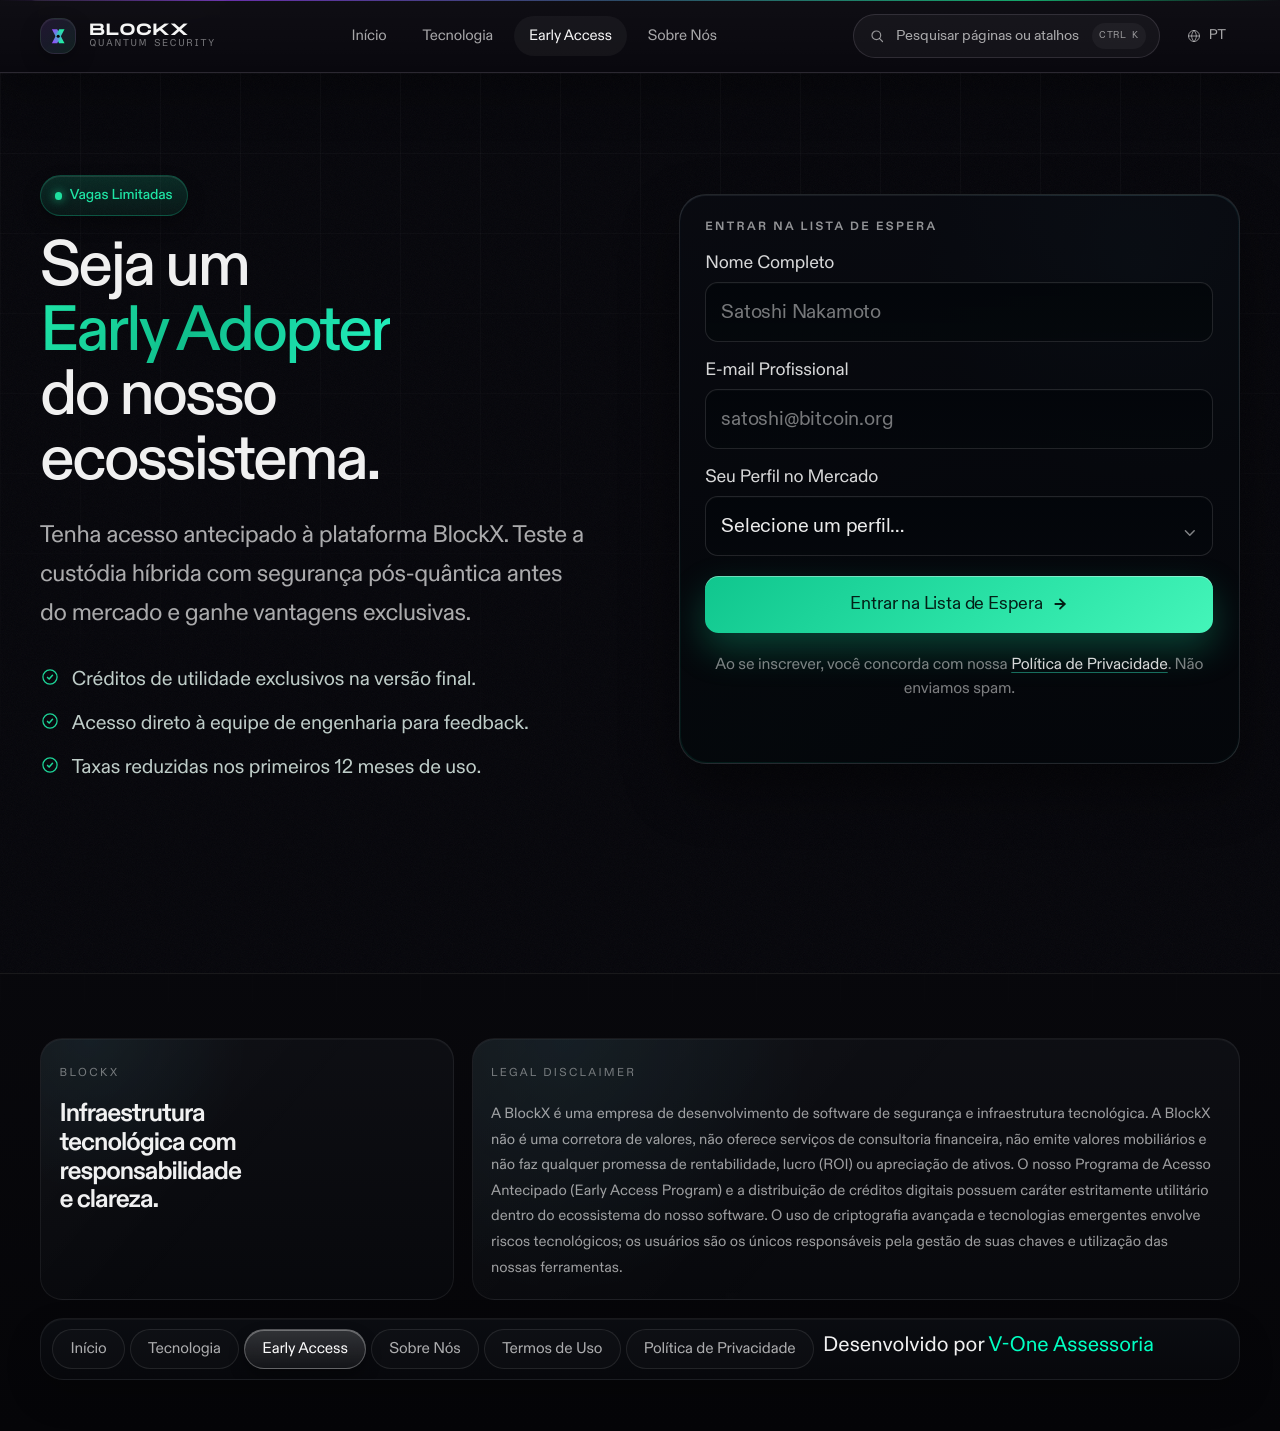
==== commit e0841fe3: "Enhance early access and privacy pages with new styles and header components. Introduce site-header " ====
--- a/early-access.html
+++ b/early-access.html
@@ -10,18 +10,122 @@
 <meta content="Entre para o Early Access Program da BlockX e acesse a infraestrutura de segurança digital antes do mercado." name="description"/>
 <link rel="stylesheet" href="styles.css"/>
 <link rel="stylesheet" href="early-access.css"/>
+<link rel="stylesheet" href="site-header.css"/>
+<script defer src="site-header.js"></script>
 </head>
 <body class="ea-body">
 <a class="ea-skip-link" href="#main-content">Pular para o conteúdo</a>
+
+<header class="site-header">
+  <div class="site-header__inner max-w-screen-2xl w-full mx-auto px-5 md:px-8 xl:px-10">
+    <a class="site-header__brand" href="index.html#hero" aria-label="BlockX, ir para a página inicial">
+      <span class="site-header__brand-mark" aria-hidden="true">
+        <svg viewBox="0 0 32 32" fill="none" xmlns="http://www.w3.org/2000/svg">
+          <defs>
+            <linearGradient id="site-header-logo-a-ea" x1="7" y1="6" x2="24.5" y2="25.5" gradientUnits="userSpaceOnUse">
+              <stop offset="0" stop-color="#9945FF"/>
+              <stop offset="0.55" stop-color="#43B4CA"/>
+              <stop offset="1" stop-color="#19FB9B"/>
+            </linearGradient>
+            <linearGradient id="site-header-logo-b-ea" x1="25" y1="6" x2="8" y2="26" gradientUnits="userSpaceOnUse">
+              <stop offset="0" stop-color="#19FB9B"/>
+              <stop offset="0.48" stop-color="#43B4CA"/>
+              <stop offset="1" stop-color="#9945FF"/>
+            </linearGradient>
+          </defs>
+          <path d="M7 6H14.6L25 26H17.4L7 6Z" fill="url(#site-header-logo-a-ea)"/>
+          <path d="M17.4 6H25L14.6 26H7L17.4 6Z" fill="url(#site-header-logo-b-ea)"/>
+          <circle cx="16" cy="16" r="2.2" fill="#07060B"/>
+        </svg>
+      </span>
+      <span class="site-header__brand-copy">
+        <span class="site-header__brand-name">BlockX</span>
+        <span class="site-header__brand-sub">Quantum Security</span>
+      </span>
+    </a>
+
+    <nav class="site-header__nav" aria-label="Navegação principal">
+      <a class="site-header__nav-link" href="index.html#hero">Início</a>
+      <a class="site-header__nav-link" href="tecnologia.html#hero">Tecnologia</a>
+      <a class="site-header__nav-link is-active" aria-current="page" href="early-access.html#hero">Early Access</a>
+      <a class="site-header__nav-link" href="sobre.html#hero">Sobre Nós</a>
+    </nav>
+
+    <div class="site-header__actions">
+      <button class="site-header__search" type="button" aria-controls="site-command-palette" aria-haspopup="dialog" data-site-search-open>
+        <svg class="site-header__search-icon" aria-hidden="true" viewBox="0 0 24 24" fill="none" xmlns="http://www.w3.org/2000/svg">
+          <circle cx="11" cy="11" r="6.5" stroke="currentColor" stroke-width="1.8"/>
+          <path d="m16 16 4.25 4.25" stroke="currentColor" stroke-width="1.8" stroke-linecap="round"/>
+        </svg>
+        <span class="site-header__search-text">Pesquisar páginas ou atalhos</span>
+        <span class="site-header__search-shortcut" aria-hidden="true">Ctrl K</span>
+      </button>
+
+      <div class="site-header__locale" aria-label="Idioma atual: Português">
+        <svg aria-hidden="true" viewBox="0 0 24 24" fill="none" xmlns="http://www.w3.org/2000/svg">
+          <circle cx="12" cy="12" r="8.25" stroke="currentColor" stroke-width="1.5"/>
+          <path d="M3.75 12H20.25M12 3.75C14.2 6.1 15.45 8.95 15.45 12C15.45 15.05 14.2 17.9 12 20.25M12 3.75C9.8 6.1 8.55 8.95 8.55 12C8.55 15.05 9.8 17.9 12 20.25" stroke="currentColor" stroke-width="1.5" stroke-linecap="round"/>
+        </svg>
+        <span>PT</span>
+      </div>
+
+      <button class="site-header__toggle" type="button" aria-label="Abrir menu principal" aria-controls="site-mobile-menu" aria-expanded="false">
+        <span class="site-header__toggle-bar"></span>
+        <span class="site-header__toggle-bar"></span>
+        <span class="site-header__toggle-bar"></span>
+      </button>
+    </div>
+  </div>
+
+  <div class="site-header__mobile" id="site-mobile-menu" hidden>
+    <div class="site-header__mobile-inner max-w-screen-2xl w-full mx-auto px-5 md:px-8 xl:px-10">
+      <button class="site-header__mobile-search" type="button" data-site-search-open>
+        <svg class="site-header__mobile-search-icon" aria-hidden="true" viewBox="0 0 24 24" fill="none" xmlns="http://www.w3.org/2000/svg">
+          <circle cx="11" cy="11" r="6.5" stroke="currentColor" stroke-width="1.8"/>
+          <path d="m16 16 4.25 4.25" stroke="currentColor" stroke-width="1.8" stroke-linecap="round"/>
+        </svg>
+        <span>Pesquisar páginas ou atalhos</span>
+      </button>
+
+      <nav class="site-header__mobile-nav" aria-label="Navegação principal mobile">
+        <a class="site-header__mobile-link" href="index.html#hero">Início</a>
+        <a class="site-header__mobile-link" href="tecnologia.html#hero">Tecnologia</a>
+        <a class="site-header__mobile-link is-active" aria-current="page" href="early-access.html#hero">Early Access</a>
+        <a class="site-header__mobile-link" href="sobre.html#hero">Sobre Nós</a>
+      </nav>
+
+      <a class="site-header__mobile-cta" href="early-access.html#hero">Garantir Acesso Antecipado</a>
+    </div>
+  </div>
+</header>
 
 <main id="main-content">
   <section class="ea-hero" id="hero" aria-labelledby="early-access-title">
     <div class="ea-hero__bg" aria-hidden="true">
       <div class="ea-hero__grid"></div>
+      <div class="ea-hero__particles">
+        <span class="ea-hero__particle" style="left:7%;top:78%;animation-delay:0s;"></span>
+        <span class="ea-hero__particle" style="left:16%;top:68%;animation-delay:1.3s;--p-color:var(--ea-violet);"></span>
+        <span class="ea-hero__particle" style="left:25%;top:58%;animation-delay:2.5s;"></span>
+        <span class="ea-hero__particle" style="left:34%;top:82%;animation-delay:0.7s;--p-color:var(--ea-violet);"></span>
+        <span class="ea-hero__particle" style="left:44%;top:91%;animation-delay:3.1s;"></span>
+        <span class="ea-hero__particle" style="left:53%;top:72%;animation-delay:1.8s;--p-color:var(--ea-emerald);"></span>
+        <span class="ea-hero__particle" style="left:63%;top:62%;animation-delay:2.2s;"></span>
+        <span class="ea-hero__particle" style="left:71%;top:87%;animation-delay:0.4s;--p-color:var(--ea-violet);"></span>
+        <span class="ea-hero__particle" style="left:81%;top:52%;animation-delay:2.9s;--p-color:var(--ea-emerald);"></span>
+        <span class="ea-hero__particle" style="left:89%;top:76%;animation-delay:1.1s;"></span>
+        <span class="ea-hero__particle" style="left:11%;top:42%;animation-delay:3.7s;--p-color:var(--ea-emerald);"></span>
+        <span class="ea-hero__particle" style="left:29%;top:32%;animation-delay:1.9s;"></span>
+        <span class="ea-hero__particle" style="left:49%;top:27%;animation-delay:2.7s;--p-color:var(--ea-violet);"></span>
+        <span class="ea-hero__particle" style="left:67%;top:38%;animation-delay:0.5s;"></span>
+        <span class="ea-hero__particle" style="left:79%;top:22%;animation-delay:3.3s;--p-color:var(--ea-emerald);"></span>
+        <span class="ea-hero__particle" style="left:93%;top:47%;animation-delay:1.5s;--p-color:var(--ea-violet);"></span>
+      </div>
+      <div class="ea-hero__scan-beam"></div>
       <div class="ea-hero__orb ea-hero__orb--one"></div>
       <div class="ea-hero__orb ea-hero__orb--two"></div>
+      <div class="ea-hero__orb ea-hero__orb--three"></div>
       <div class="ea-hero__noise"></div>
-      <div class="ea-hero__scanline"></div>
     </div>
 
     <div class="max-w-screen-2xl w-full mx-auto px-5 md:px-8 xl:px-10">
@@ -102,7 +206,7 @@
                 </span>
               </button>
 
-              <p class="ea-form__legal nd-body-s" id="ea-form-legal">Ao se inscrever, você concorda com nossa Política de Privacidade. Não enviamos spam.</p>
+              <p class="ea-form__legal nd-body-s" id="ea-form-legal">Ao se inscrever, você concorda com nossa <a class="ea-form__legal-link" href="politica-de-privacidade.html#hero">Política de Privacidade</a>. Não enviamos spam.</p>
               <p class="ea-form__status nd-body-s" id="ea-form-status" role="status" aria-live="polite"></p>
             </form>
           </article>
@@ -128,14 +232,17 @@
           <p class="tech-footer__copy">A BlockX é uma empresa de desenvolvimento de software de segurança e infraestrutura tecnológica. A BlockX não é uma corretora de valores, não oferece serviços de consultoria financeira, não emite valores mobiliários e não faz qualquer promessa de rentabilidade, lucro (ROI) ou apreciação de ativos. O nosso Programa de Acesso Antecipado (Early Access Program) e a distribuição de créditos digitais possuem caráter estritamente utilitário dentro do ecossistema do nosso software. O uso de criptografia avançada e tecnologias emergentes envolve riscos tecnológicos; os usuários são os únicos responsáveis pela gestão de suas chaves e utilização das nossas ferramentas.</p>
         </div>
 
-        <nav aria-label="Links úteis" class="tech-footer__nav">
-          <a class="tech-footer__link" href="index.html#hero">Início</a>
-          <a class="tech-footer__link" href="tecnologia.html#hero">Tecnologia</a>
-          <a aria-current="page" class="tech-footer__link is-active" href="early-access.html#hero">Early Access</a>
-          <a class="tech-footer__link" href="sobre.html#hero">Sobre Nós</a>
-          <a class="tech-footer__link" href="index.html#footer">Termos de Uso</a>
-          <a class="tech-footer__link" href="index.html#footer">Política de Privacidade</a>
-        </nav>
+        <div class="tech-footer__nav" role="group" aria-label="Links úteis e créditos">
+          <nav aria-label="Links úteis" class="tech-footer__nav-list">
+            <a class="tech-footer__link" href="index.html#hero">Início</a>
+            <a class="tech-footer__link" href="tecnologia.html#hero">Tecnologia</a>
+            <a aria-current="page" class="tech-footer__link is-active" href="early-access.html#hero">Early Access</a>
+            <a class="tech-footer__link" href="sobre.html#hero">Sobre Nós</a>
+            <a class="tech-footer__link" href="termos-de-uso.html#hero">Termos de Uso</a>
+            <a class="tech-footer__link" href="politica-de-privacidade.html#hero">Política de Privacidade</a>
+          </nav>
+          <p class="tech-footer__nav-credit">Desenvolvido por <a class="tech-footer__nav-credit-link" href="https://portfolio.voneassessoria.com.br" rel="noopener noreferrer" target="_blank">V-One Assessoria</a></p>
+        </div>
       </div>
     </div>
   </footer>
@@ -182,7 +289,7 @@
 
     footerNav.addEventListener("click", (event) => {
       const target = event.target;
-      if (!(target instanceof HTMLAnchorElement)) return;
+      if (!(target instanceof HTMLAnchorElement) || !target.classList.contains("tech-footer__link")) return;
 
       links.forEach((link) => {
         const isActive = link === target;
--- a/early-access.css
+++ b/early-access.css
@@ -1,6 +1,10 @@
 :root {
   color-scheme: dark;
+  --ea-page-surface: #05050a;
   --ea-bg: #07060b;
+  --ea-cyan: #59e1ff;
+  --ea-violet: #8f5cff;
+  --ea-emerald: #47d7ac;
   --ea-text: rgba(255, 255, 255, 0.94);
   --ea-text-soft: rgba(255, 255, 255, 0.66);
   --ea-text-faint: rgba(255, 255, 255, 0.48);
@@ -19,17 +23,17 @@
   background: var(--ea-bg);
 }
 
+#main-content {
+  background: transparent;
+}
+
 body.ea-body {
   margin: 0;
   overflow-x: hidden;
   color: var(--ea-text);
   -webkit-tap-highlight-color: rgba(89, 225, 255, 0.18);
   touch-action: manipulation;
-  background:
-    radial-gradient(ellipse 90% 35% at 18% 2%, rgba(88, 89, 255, 0.2), transparent 66%),
-    radial-gradient(ellipse 70% 24% at 85% 30%, rgba(10, 216, 164, 0.13), transparent 74%),
-    radial-gradient(ellipse 78% 20% at 50% 94%, rgba(89, 225, 255, 0.08), transparent 72%),
-    linear-gradient(180deg, #08070d 0%, #06060a 56%, #06050a 100%);
+  background: linear-gradient(180deg, var(--ea-page-surface) 0%, var(--ea-bg) 18%, var(--ea-bg) 100%);
 }
 
 .ea-skip-link {
@@ -53,8 +57,10 @@
 
 .ea-hero {
   position: relative;
+  min-height: 100vh;
   overflow: hidden;
   isolation: isolate;
+  background-color: var(--ea-page-surface);
   padding: clamp(4.5rem, 8vw, 7.2rem) 0 clamp(3.8rem, 7vw, 6rem);
 }
 
@@ -62,7 +68,7 @@
   position: absolute;
   inset: 0;
   pointer-events: none;
-  z-index: -1;
+  z-index: 0;
 }
 
 .ea-hero__grid {
@@ -71,76 +77,128 @@
   background-image:
     linear-gradient(rgba(255, 255, 255, 0.035) 1px, transparent 1px),
     linear-gradient(90deg, rgba(255, 255, 255, 0.035) 1px, transparent 1px);
-  background-size: 82px 82px;
-  mask-image: linear-gradient(180deg, rgba(0, 0, 0, 0.85), transparent 100%);
-  opacity: 0.3;
-  animation: eaGridPulse 9s ease-in-out infinite;
+  background-size: 80px 80px;
+  mask-image: linear-gradient(180deg, rgba(0, 0, 0, 0.85), transparent 92%);
+  animation: eaGridPulse 7s ease-in-out infinite;
 }
 
 @keyframes eaGridPulse {
-  0%,
-  100% { opacity: 0.2; }
+  0%, 100% { opacity: 0.18; }
   50% { opacity: 0.34; }
 }
 
+.ea-hero__particles {
+  position: absolute;
+  inset: 0;
+  pointer-events: none;
+}
+
+.ea-hero__particle {
+  position: absolute;
+  width: 3px;
+  height: 3px;
+  border-radius: 50%;
+  background: var(--p-color, var(--ea-cyan));
+  box-shadow: 0 0 7px var(--p-color, var(--ea-cyan));
+  opacity: 0;
+  animation: eaParticleRise 7s ease-out infinite;
+}
+
+@keyframes eaParticleRise {
+  0% { transform: translateY(0) translateX(0); opacity: 0; }
+  10% { opacity: 0.85; }
+  90% { opacity: 0.25; }
+  100% { transform: translateY(-72px) translateX(18px); opacity: 0; }
+}
+
 .ea-hero__orb {
   position: absolute;
   border-radius: 50%;
+  opacity: 0;
   filter: blur(88px);
 }
 
 .ea-hero__orb--one {
-  top: 4%;
-  right: -4%;
-  width: 28rem;
-  height: 28rem;
-  background: rgba(89, 225, 255, 0.16);
+  top: 7%;
+  right: 8%;
+  width: 30rem;
+  height: 30rem;
+  background: rgba(143, 92, 255, 0.13);
   animation: eaOrbDriftOne 20s ease-in-out infinite;
 }
 
 .ea-hero__orb--two {
-  left: -8%;
-  bottom: 1%;
+  left: -4%;
+  bottom: 10%;
   width: 26rem;
   height: 26rem;
-  background: rgba(21, 207, 151, 0.16);
+  background: rgba(89, 225, 255, 0.09);
   animation: eaOrbDriftTwo 23s ease-in-out infinite;
 }
 
+.ea-hero__orb--three {
+  right: 25%;
+  bottom: 0;
+  width: 20rem;
+  height: 20rem;
+  background: rgba(71, 215, 172, 0.07);
+  animation: eaOrbDriftThree 17s ease-in-out infinite;
+}
+
 @keyframes eaOrbDriftOne {
-  0%,
-  100% { transform: translate(0, 0); }
-  50% { transform: translate(-2.2rem, 3.2rem); }
+  0%, 100% { transform: translate(0, 0); }
+  33% { transform: translate(-2.5rem, 3.5rem); }
+  66% { transform: translate(2rem, -1.5rem); }
 }
 
 @keyframes eaOrbDriftTwo {
-  0%,
-  100% { transform: translate(0, 0); }
-  50% { transform: translate(2.8rem, -2.1rem); }
+  0%, 100% { transform: translate(0, 0); }
+  33% { transform: translate(3rem, -2rem); }
+  66% { transform: translate(-1.5rem, 2.5rem); }
+}
+
+@keyframes eaOrbDriftThree {
+  0%, 100% { transform: translate(0, 0); }
+  50% { transform: translate(2.5rem, -3rem); }
 }
 
 .ea-hero__noise {
   position: absolute;
   inset: 0;
-  opacity: 0.03;
+  opacity: 0.04;
   background-image: url("data:image/svg+xml,%3Csvg viewBox='0 0 256 256' xmlns='http://www.w3.org/2000/svg'%3E%3Cfilter id='n'%3E%3CfeTurbulence type='fractalNoise' baseFrequency='0.85' numOctaves='3' stitchTiles='stitch'/%3E%3C/filter%3E%3Crect width='100%25' height='100%25' filter='url(%23n)'/%3E%3C/svg%3E");
   background-size: 180px 180px;
 }
 
-.ea-hero__scanline {
-  position: absolute;
-  inset: 0;
-  opacity: 0.15;
-  background: repeating-linear-gradient(
-    0deg,
-    transparent,
-    transparent 2px,
-    rgba(255, 255, 255, 0.009) 2px,
-    rgba(255, 255, 255, 0.009) 4px
+.ea-hero__scan-beam {
+  position: absolute;
+  left: 0;
+  right: 0;
+  top: 0;
+  height: 1px;
+  pointer-events: none;
+  background: linear-gradient(
+    90deg,
+    transparent 0%,
+    rgba(89, 225, 255, 0.55) 25%,
+    rgba(143, 92, 255, 0.75) 50%,
+    rgba(89, 225, 255, 0.55) 75%,
+    transparent 100%
   );
+  opacity: 0;
+  animation: eaScanLine 11s ease-in-out infinite;
+}
+
+@keyframes eaScanLine {
+  0% { top: -1px; opacity: 0; }
+  4% { opacity: 0.65; }
+  96% { opacity: 0.28; }
+  100% { top: 100%; opacity: 0; }
 }
 
 .ea-hero__layout {
+  position: relative;
+  z-index: 1;
   display: grid;
   grid-template-columns: minmax(0, 1fr);
   align-items: center;
@@ -407,6 +465,27 @@
   text-wrap: pretty;
 }
 
+.ea-form__legal-link {
+  color: rgba(255, 255, 255, 0.84);
+  text-decoration: underline;
+  text-decoration-color: rgba(54, 247, 205, 0.42);
+  text-underline-offset: 0.18em;
+  transition:
+    color 0.2s ease,
+    text-decoration-color 0.2s ease;
+}
+
+.ea-form__legal-link:hover {
+  color: rgba(255, 255, 255, 0.96);
+  text-decoration-color: rgba(54, 247, 205, 0.72);
+}
+
+.ea-form__legal-link:focus-visible {
+  outline: 2px solid rgba(54, 247, 205, 0.72);
+  outline-offset: 3px;
+  border-radius: 0.35rem;
+}
+
 .ea-form__status {
   margin: 0.08rem 0 0;
   min-height: 1.2rem;
@@ -471,6 +550,8 @@
 
 @media (prefers-reduced-motion: reduce) {
   .ea-hero__grid,
+  .ea-hero__particle,
+  .ea-hero__scan-beam,
   .ea-hero__orb,
   .ea-badge__dot,
   .ea-form__submit {
--- a/site-header.css
+++ b/site-header.css
@@ -0,0 +1,636 @@
+:root {
+  --site-header-height: 4.5rem;
+  --site-header-surface: rgba(11, 10, 16, 0.86);
+  --site-header-border: rgba(240, 228, 255, 0.12);
+  --site-header-text: rgba(255, 255, 255, 0.64);
+  --site-header-text-strong: rgba(255, 255, 255, 0.96);
+  --site-header-pill: rgba(255, 255, 255, 0.04);
+  --site-header-pill-hover: rgba(255, 255, 255, 0.07);
+  --site-header-shadow: 0 18px 48px rgba(0, 0, 0, 0.28);
+}
+
+body.is-site-locked {
+  overflow: hidden;
+}
+
+.sr-only {
+  position: absolute;
+  width: 1px;
+  height: 1px;
+  padding: 0;
+  margin: -1px;
+  overflow: hidden;
+  clip: rect(0, 0, 0, 0);
+  white-space: nowrap;
+  border: 0;
+}
+
+body > section[id],
+body > main [id] {
+  scroll-margin-top: calc(var(--site-header-height) + 1.5rem);
+}
+
+.site-header {
+  position: sticky;
+  top: 0;
+  z-index: 220;
+  isolation: isolate;
+  backdrop-filter: blur(18px) saturate(140%);
+  -webkit-backdrop-filter: blur(18px) saturate(140%);
+  background:
+    linear-gradient(180deg, rgba(255, 255, 255, 0.025), rgba(255, 255, 255, 0)),
+    var(--site-header-surface);
+  border-bottom: 1px solid var(--site-header-border);
+  box-shadow: var(--site-header-shadow);
+}
+
+.site-header::before {
+  content: "";
+  position: absolute;
+  inset: 0 0 auto;
+  height: 1px;
+  background: linear-gradient(
+    90deg,
+    transparent 0%,
+    rgba(153, 69, 255, 0.8) 18%,
+    rgba(84, 151, 213, 0.55) 48%,
+    rgba(25, 251, 155, 0.8) 80%,
+    transparent 100%
+  );
+  opacity: 0.8;
+}
+
+.site-header__inner {
+  position: relative;
+  min-height: var(--site-header-height);
+  display: flex;
+  align-items: center;
+  gap: 1.25rem;
+}
+
+.site-header__brand {
+  display: inline-flex;
+  align-items: center;
+  gap: 0.85rem;
+  color: var(--site-header-text-strong);
+  text-decoration: none;
+  min-width: max-content;
+  flex-shrink: 0;
+}
+
+.site-header__brand:focus-visible,
+.site-header__nav-link:focus-visible,
+.site-header__search:focus-visible,
+.site-header__toggle:focus-visible,
+.site-header__mobile-search:focus-visible,
+.site-header__mobile-link:focus-visible,
+.site-header__mobile-cta:focus-visible,
+.site-palette__item:focus-visible,
+.site-palette__close:focus-visible,
+.site-palette__input:focus-visible {
+  outline: 2px solid rgba(25, 251, 155, 0.72);
+  outline-offset: 2px;
+}
+
+.site-header__brand-mark {
+  width: 2.25rem;
+  height: 2.25rem;
+  display: inline-flex;
+  align-items: center;
+  justify-content: center;
+  border-radius: 0.9rem;
+  background:
+    linear-gradient(135deg, rgba(153, 69, 255, 0.12), rgba(25, 251, 155, 0.08)),
+    rgba(255, 255, 255, 0.02);
+  border: 1px solid rgba(255, 255, 255, 0.08);
+  box-shadow:
+    inset 0 1px 0 rgba(255, 255, 255, 0.05),
+    0 8px 20px rgba(0, 0, 0, 0.28);
+}
+
+.site-header__brand-mark svg {
+  width: 1.4rem;
+  height: 1.4rem;
+  display: block;
+}
+
+.site-header__brand-copy {
+  display: flex;
+  flex-direction: column;
+  gap: 0.16rem;
+}
+
+.site-header__brand-name {
+  font-family: Monument, Diatype, sans-serif;
+  font-size: 1.02rem;
+  line-height: 1;
+  letter-spacing: 0.08em;
+  text-transform: uppercase;
+}
+
+.site-header__brand-sub {
+  font-family: DSemi, "ABC Mono", monospace;
+  font-size: 0.62rem;
+  line-height: 1;
+  letter-spacing: 0.18em;
+  text-transform: uppercase;
+  color: rgba(255, 255, 255, 0.44);
+}
+
+.site-header__nav {
+  display: flex;
+  align-items: center;
+  justify-content: center;
+  gap: 0.35rem;
+  flex: 1 1 auto;
+  min-width: 0;
+}
+
+.site-header__nav-link {
+  position: relative;
+  display: inline-flex;
+  align-items: center;
+  justify-content: center;
+  min-height: 2.5rem;
+  padding: 0 0.95rem;
+  border-radius: 999px;
+  color: var(--site-header-text);
+  text-decoration: none;
+  font-size: 0.94rem;
+  line-height: 1;
+  letter-spacing: -0.01em;
+  transition:
+    color 180ms ease,
+    background-color 180ms ease,
+    transform 180ms ease,
+    border-color 180ms ease;
+  touch-action: manipulation;
+}
+
+.site-header__nav-link:hover,
+.site-header__nav-link[aria-current="page"],
+.site-header__nav-link.is-active {
+  color: var(--site-header-text-strong);
+  background: rgba(255, 255, 255, 0.045);
+}
+
+.site-header__nav-link:hover {
+  transform: translateY(-1px);
+}
+
+.site-header__actions {
+  display: flex;
+  align-items: center;
+  gap: 0.75rem;
+  flex-shrink: 0;
+}
+
+.site-header__search,
+.site-header__mobile-search {
+  display: inline-flex;
+  align-items: center;
+  gap: 0.72rem;
+  min-height: 2.7rem;
+  border-radius: 999px;
+  border: 1px solid rgba(240, 228, 255, 0.12);
+  background: var(--site-header-pill);
+  color: var(--site-header-text);
+  transition:
+    background-color 180ms ease,
+    border-color 180ms ease,
+    color 180ms ease,
+    transform 180ms ease;
+  touch-action: manipulation;
+}
+
+.site-header__search {
+  min-width: min(24vw, 21rem);
+  padding: 0 0.82rem 0 0.95rem;
+}
+
+.site-header__search:hover,
+.site-header__mobile-search:hover {
+  color: var(--site-header-text-strong);
+  background: var(--site-header-pill-hover);
+  border-color: rgba(255, 255, 255, 0.18);
+  transform: translateY(-1px);
+}
+
+.site-header__search-icon,
+.site-header__mobile-search-icon,
+.site-header__locale svg {
+  width: 1rem;
+  height: 1rem;
+  flex-shrink: 0;
+  opacity: 0.86;
+}
+
+.site-header__search-text {
+  min-width: 0;
+  flex: 1 1 auto;
+  text-align: left;
+  font-size: 0.92rem;
+  line-height: 1;
+  white-space: nowrap;
+  overflow: hidden;
+  text-overflow: ellipsis;
+}
+
+.site-header__search-shortcut {
+  display: inline-flex;
+  align-items: center;
+  justify-content: center;
+  min-width: 2.85rem;
+  height: 1.65rem;
+  padding: 0 0.45rem;
+  border-radius: 999px;
+  background: rgba(255, 255, 255, 0.045);
+  color: rgba(255, 255, 255, 0.54);
+  font-family: DSemi, "ABC Mono", monospace;
+  font-size: 0.62rem;
+  letter-spacing: 0.08em;
+  text-transform: uppercase;
+}
+
+.site-header__locale {
+  display: inline-flex;
+  align-items: center;
+  gap: 0.42rem;
+  min-height: 2.5rem;
+  padding: 0 0.82rem;
+  border-radius: 999px;
+  color: var(--site-header-text);
+  border: 1px solid transparent;
+}
+
+.site-header__locale span {
+  font-size: 0.88rem;
+  line-height: 1;
+}
+
+.site-header__toggle {
+  display: none;
+  width: 2.85rem;
+  height: 2.85rem;
+  padding: 0;
+  border-radius: 999px;
+  border: 1px solid rgba(240, 228, 255, 0.12);
+  background: rgba(255, 255, 255, 0.04);
+  color: var(--site-header-text-strong);
+  align-items: center;
+  justify-content: center;
+  position: relative;
+  transition: background-color 180ms ease, border-color 180ms ease;
+  touch-action: manipulation;
+}
+
+.site-header__toggle:hover {
+  background: rgba(255, 255, 255, 0.07);
+  border-color: rgba(255, 255, 255, 0.18);
+}
+
+.site-header__toggle-bar {
+  position: absolute;
+  width: 1rem;
+  height: 1.5px;
+  border-radius: 999px;
+  background: currentColor;
+  transition: transform 180ms ease, opacity 180ms ease;
+}
+
+.site-header__toggle-bar:nth-child(1) {
+  transform: translateY(-0.28rem);
+}
+
+.site-header__toggle-bar:nth-child(3) {
+  transform: translateY(0.28rem);
+}
+
+.site-header.is-menu-open .site-header__toggle-bar:nth-child(1) {
+  transform: rotate(45deg);
+}
+
+.site-header.is-menu-open .site-header__toggle-bar:nth-child(2) {
+  opacity: 0;
+}
+
+.site-header.is-menu-open .site-header__toggle-bar:nth-child(3) {
+  transform: rotate(-45deg);
+}
+
+.site-header__mobile[hidden],
+.site-palette[hidden] {
+  display: none !important;
+}
+
+.site-header__mobile {
+  border-top: 1px solid rgba(255, 255, 255, 0.06);
+  background:
+    linear-gradient(180deg, rgba(255, 255, 255, 0.02), rgba(255, 255, 255, 0)),
+    rgba(9, 8, 14, 0.94);
+}
+
+.site-header__mobile-inner {
+  padding-top: 0.9rem;
+  padding-bottom: 1rem;
+  display: grid;
+  gap: 0.75rem;
+}
+
+.site-header__mobile-search {
+  width: 100%;
+  justify-content: flex-start;
+  padding: 0 0.95rem;
+}
+
+.site-header__mobile-nav {
+  display: grid;
+  gap: 0.42rem;
+}
+
+.site-header__mobile-link,
+.site-header__mobile-cta {
+  display: flex;
+  align-items: center;
+  justify-content: space-between;
+  min-height: 3rem;
+  padding: 0.95rem 1rem;
+  border-radius: 1rem;
+  text-decoration: none;
+  touch-action: manipulation;
+}
+
+.site-header__mobile-link {
+  border: 1px solid rgba(240, 228, 255, 0.1);
+  background: rgba(255, 255, 255, 0.025);
+  color: var(--site-header-text);
+}
+
+.site-header__mobile-link::after {
+  content: "↗";
+  color: rgba(255, 255, 255, 0.3);
+  font-size: 0.9rem;
+}
+
+.site-header__mobile-link[aria-current="page"],
+.site-header__mobile-link.is-active {
+  color: var(--site-header-text-strong);
+  background: rgba(255, 255, 255, 0.06);
+}
+
+.site-header__mobile-cta {
+  justify-content: center;
+  border: 1px solid rgba(16, 185, 129, 0.26);
+  background: linear-gradient(135deg, rgba(16, 185, 129, 0.16), rgba(0, 240, 255, 0.12));
+  color: rgba(255, 255, 255, 0.96);
+  font-weight: 500;
+}
+
+.site-palette {
+  position: fixed;
+  inset: 0;
+  z-index: 260;
+  display: grid;
+  align-items: start;
+  justify-items: center;
+  padding: clamp(4rem, 8vh, 5.5rem) 1.25rem 1.5rem;
+}
+
+.site-palette__backdrop {
+  position: absolute;
+  inset: 0;
+  background: rgba(3, 3, 6, 0.7);
+  backdrop-filter: blur(14px);
+  -webkit-backdrop-filter: blur(14px);
+}
+
+.site-palette__dialog {
+  position: relative;
+  width: min(100%, 44rem);
+  border-radius: 1.4rem;
+  border: 1px solid rgba(240, 228, 255, 0.14);
+  background:
+    radial-gradient(circle at top right, rgba(16, 185, 129, 0.09), transparent 28%),
+    radial-gradient(circle at top left, rgba(139, 92, 246, 0.12), transparent 32%),
+    rgba(12, 10, 18, 0.94);
+  box-shadow: 0 32px 80px rgba(0, 0, 0, 0.42);
+  overflow: hidden;
+}
+
+.site-palette__header {
+  display: flex;
+  align-items: center;
+  justify-content: space-between;
+  gap: 1rem;
+  padding: 1rem 1rem 0;
+}
+
+.site-palette__title {
+  font-family: DSemi, "ABC Mono", monospace;
+  font-size: 0.7rem;
+  letter-spacing: 0.14em;
+  text-transform: uppercase;
+  color: rgba(255, 255, 255, 0.46);
+}
+
+.site-palette__close {
+  display: inline-flex;
+  align-items: center;
+  justify-content: center;
+  flex-shrink: 0;
+  width: 2.3rem;
+  height: 2.3rem;
+  border-radius: 999px;
+  border: 1px solid rgba(255, 255, 255, 0.08);
+  background: rgba(255, 255, 255, 0.04);
+  color: rgba(255, 255, 255, 0.82);
+}
+
+.site-palette__close svg {
+  width: 1rem;
+  height: 1rem;
+}
+
+.site-palette__search {
+  padding: 0.85rem 1rem 1rem;
+}
+
+.site-palette__input-wrap {
+  display: flex;
+  align-items: center;
+  gap: 0.8rem;
+  min-height: 3.55rem;
+  padding: 0 1rem;
+  border-radius: 1rem;
+  border: 1px solid rgba(240, 228, 255, 0.1);
+  background: rgba(255, 255, 255, 0.04);
+}
+
+.site-palette__input-icon {
+  width: 1.05rem;
+  height: 1.05rem;
+  color: rgba(255, 255, 255, 0.46);
+  flex-shrink: 0;
+}
+
+.site-palette__input {
+  width: 100%;
+  border: 0;
+  background: transparent;
+  color: rgba(255, 255, 255, 0.96);
+  font-size: 1rem;
+  outline: 0;
+}
+
+.site-palette__input::placeholder {
+  color: rgba(255, 255, 255, 0.36);
+}
+
+.site-palette__results {
+  display: grid;
+  gap: 0.5rem;
+  max-height: min(48vh, 28rem);
+  padding: 0 1rem 1rem;
+  overflow: auto;
+}
+
+.site-palette__item,
+.site-palette__empty {
+  border-radius: 1rem;
+  border: 1px solid rgba(240, 228, 255, 0.08);
+  background: rgba(255, 255, 255, 0.028);
+}
+
+.site-palette__item {
+  display: flex;
+  align-items: flex-start;
+  justify-content: space-between;
+  gap: 1rem;
+  padding: 0.95rem 1rem;
+  text-decoration: none;
+  color: inherit;
+  transition:
+    transform 180ms ease,
+    background-color 180ms ease,
+    border-color 180ms ease;
+}
+
+.site-palette__item:hover {
+  transform: translateY(-1px);
+  background: rgba(255, 255, 255, 0.06);
+  border-color: rgba(255, 255, 255, 0.14);
+}
+
+.site-palette__item-copy {
+  min-width: 0;
+}
+
+.site-palette__item-kicker {
+  display: inline-flex;
+  align-items: center;
+  min-height: 1.25rem;
+  padding: 0 0.48rem;
+  margin-bottom: 0.45rem;
+  border-radius: 999px;
+  background: rgba(255, 255, 255, 0.05);
+  color: rgba(255, 255, 255, 0.46);
+  font-family: DSemi, "ABC Mono", monospace;
+  font-size: 0.62rem;
+  letter-spacing: 0.1em;
+  text-transform: uppercase;
+}
+
+.site-palette__item-title {
+  display: block;
+  color: rgba(255, 255, 255, 0.96);
+  font-size: 0.98rem;
+  line-height: 1.2;
+}
+
+.site-palette__item-meta {
+  display: block;
+  margin-top: 0.25rem;
+  color: rgba(255, 255, 255, 0.5);
+  font-size: 0.88rem;
+  line-height: 1.4;
+}
+
+.site-palette__item-arrow {
+  color: rgba(255, 255, 255, 0.32);
+  font-size: 1rem;
+  line-height: 1;
+  padding-top: 0.15rem;
+}
+
+.site-palette__empty {
+  padding: 1rem;
+  color: rgba(255, 255, 255, 0.52);
+  font-size: 0.92rem;
+}
+
+@media (max-width: 1279px) {
+  .site-header__search {
+    min-width: 18rem;
+  }
+}
+
+@media (max-width: 1139px) {
+  :root {
+    --site-header-height: 4.15rem;
+  }
+
+  .site-header__nav,
+  .site-header__search,
+  .site-header__locale {
+    display: none;
+  }
+
+  .site-header__toggle {
+    display: inline-flex;
+  }
+}
+
+@media (max-width: 767px) {
+  .site-header__inner {
+    gap: 0.8rem;
+  }
+
+  .site-header__brand-copy {
+    gap: 0.1rem;
+  }
+
+  .site-header__brand-name {
+    font-size: 0.92rem;
+  }
+
+  .site-header__brand-sub {
+    font-size: 0.56rem;
+  }
+
+  .site-palette {
+    padding-top: 3.4rem;
+  }
+
+  .site-palette__dialog {
+    border-radius: 1.1rem;
+  }
+
+  .site-palette__item {
+    padding: 0.9rem;
+  }
+
+  .site-palette__item-meta {
+    font-size: 0.83rem;
+  }
+}
+
+@media (prefers-reduced-motion: reduce) {
+  .site-header,
+  .site-header *,
+  .site-palette,
+  .site-palette * {
+    animation: none !important;
+    transition: none !important;
+    scroll-behavior: auto !important;
+  }
+}
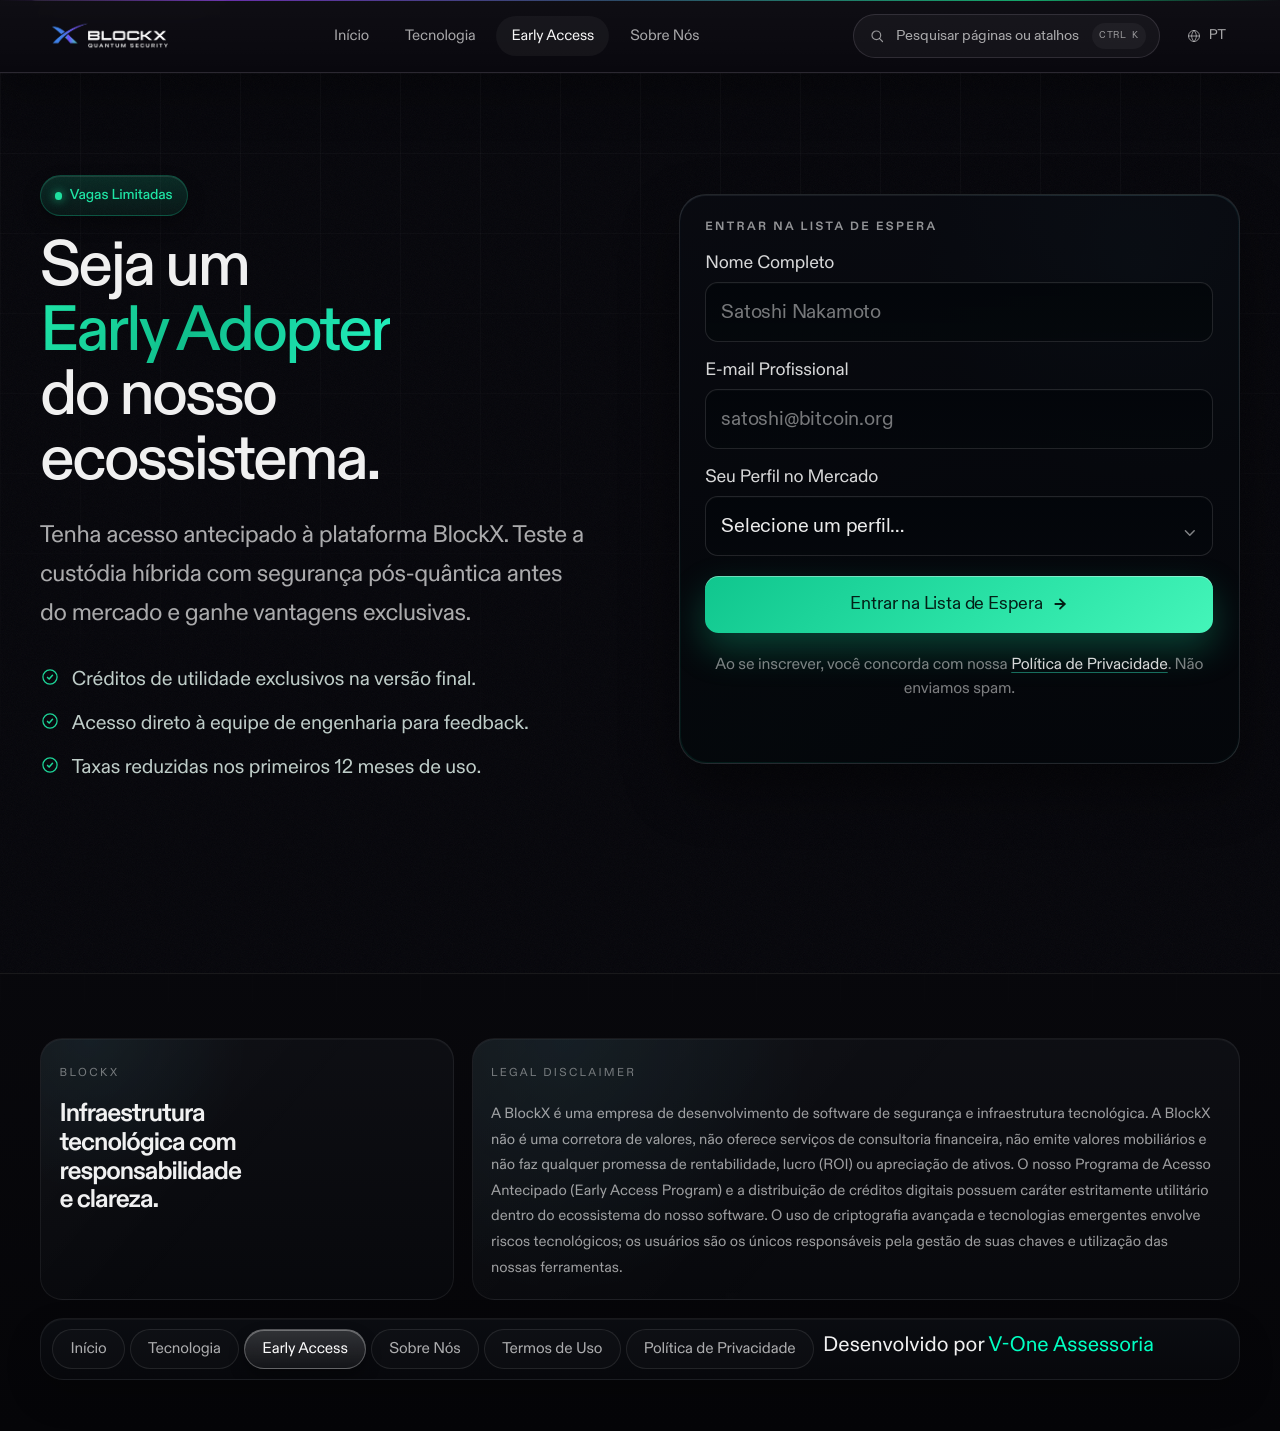
==== commit cf6c53a5: "Replace SVG logos with image assets across multiple HTML files for improved performance and consiste" ====
--- a/early-access.html
+++ b/early-access.html
@@ -20,27 +20,7 @@
   <div class="site-header__inner max-w-screen-2xl w-full mx-auto px-5 md:px-8 xl:px-10">
     <a class="site-header__brand" href="index.html#hero" aria-label="BlockX, ir para a página inicial">
       <span class="site-header__brand-mark" aria-hidden="true">
-        <svg viewBox="0 0 32 32" fill="none" xmlns="http://www.w3.org/2000/svg">
-          <defs>
-            <linearGradient id="site-header-logo-a-ea" x1="7" y1="6" x2="24.5" y2="25.5" gradientUnits="userSpaceOnUse">
-              <stop offset="0" stop-color="#9945FF"/>
-              <stop offset="0.55" stop-color="#43B4CA"/>
-              <stop offset="1" stop-color="#19FB9B"/>
-            </linearGradient>
-            <linearGradient id="site-header-logo-b-ea" x1="25" y1="6" x2="8" y2="26" gradientUnits="userSpaceOnUse">
-              <stop offset="0" stop-color="#19FB9B"/>
-              <stop offset="0.48" stop-color="#43B4CA"/>
-              <stop offset="1" stop-color="#9945FF"/>
-            </linearGradient>
-          </defs>
-          <path d="M7 6H14.6L25 26H17.4L7 6Z" fill="url(#site-header-logo-a-ea)"/>
-          <path d="M17.4 6H25L14.6 26H7L17.4 6Z" fill="url(#site-header-logo-b-ea)"/>
-          <circle cx="16" cy="16" r="2.2" fill="#07060B"/>
-        </svg>
-      </span>
-      <span class="site-header__brand-copy">
-        <span class="site-header__brand-name">BlockX</span>
-        <span class="site-header__brand-sub">Quantum Security</span>
+        <img src="assets/imagens/logo-blockx-xdegrade-semfundo.png" alt="" width="2400" height="600" decoding="async"/>
       </span>
     </a>
 
--- a/site-header.css
+++ b/site-header.css
@@ -7,6 +7,9 @@
   --site-header-pill: rgba(255, 255, 255, 0.04);
   --site-header-pill-hover: rgba(255, 255, 255, 0.07);
   --site-header-shadow: 0 18px 48px rgba(0, 0, 0, 0.28);
+  --site-header-accent-cyan: #59e1ff;
+  --site-header-accent-violet: #8f5cff;
+  --site-header-accent-emerald: #47d7ac;
 }
 
 body.is-site-locked {
@@ -93,24 +96,17 @@
 }
 
 .site-header__brand-mark {
-  width: 2.25rem;
-  height: 2.25rem;
+  width: clamp(8.75rem, 11vw, 10.5rem);
+  max-width: 100%;
   display: inline-flex;
   align-items: center;
   justify-content: center;
-  border-radius: 0.9rem;
-  background:
-    linear-gradient(135deg, rgba(153, 69, 255, 0.12), rgba(25, 251, 155, 0.08)),
-    rgba(255, 255, 255, 0.02);
-  border: 1px solid rgba(255, 255, 255, 0.08);
-  box-shadow:
-    inset 0 1px 0 rgba(255, 255, 255, 0.05),
-    0 8px 20px rgba(0, 0, 0, 0.28);
-}
-
-.site-header__brand-mark svg {
-  width: 1.4rem;
-  height: 1.4rem;
+  flex-shrink: 0;
+}
+
+.site-header__brand-mark img {
+  width: 100%;
+  height: auto;
   display: block;
 }
 
@@ -294,7 +290,13 @@
   width: 1rem;
   height: 1.5px;
   border-radius: 999px;
-  background: currentColor;
+  background: linear-gradient(
+    90deg,
+    var(--site-header-accent-cyan) 0%,
+    var(--site-header-accent-violet) 52%,
+    var(--site-header-accent-emerald) 100%
+  );
+  box-shadow: 0 0 10px rgba(89, 225, 255, 0.18);
   transition: transform 180ms ease, opacity 180ms ease;
 }
 
@@ -341,6 +343,7 @@
   width: 100%;
   justify-content: flex-start;
   padding: 0 0.95rem;
+  font-size: 0.96rem;
 }
 
 .site-header__mobile-nav {
@@ -357,6 +360,8 @@
   padding: 0.95rem 1rem;
   border-radius: 1rem;
   text-decoration: none;
+  font-size: 0.96rem;
+  line-height: 1.2;
   touch-action: manipulation;
 }
 
@@ -383,6 +388,7 @@
   border: 1px solid rgba(16, 185, 129, 0.26);
   background: linear-gradient(135deg, rgba(16, 185, 129, 0.16), rgba(0, 240, 255, 0.12));
   color: rgba(255, 255, 255, 0.96);
+  font-size: 0.92rem;
   font-weight: 500;
 }
 
@@ -579,12 +585,20 @@
     --site-header-height: 4.15rem;
   }
 
+  .site-header__inner {
+    justify-content: space-between;
+  }
+
   .site-header__nav,
   .site-header__search,
   .site-header__locale {
     display: none;
   }
 
+  .site-header__actions {
+    margin-left: auto;
+  }
+
   .site-header__toggle {
     display: inline-flex;
   }
@@ -595,16 +609,8 @@
     gap: 0.8rem;
   }
 
-  .site-header__brand-copy {
-    gap: 0.1rem;
-  }
-
-  .site-header__brand-name {
-    font-size: 0.92rem;
-  }
-
-  .site-header__brand-sub {
-    font-size: 0.56rem;
+  .site-header__brand-mark {
+    width: 7.75rem;
   }
 
   .site-palette {
